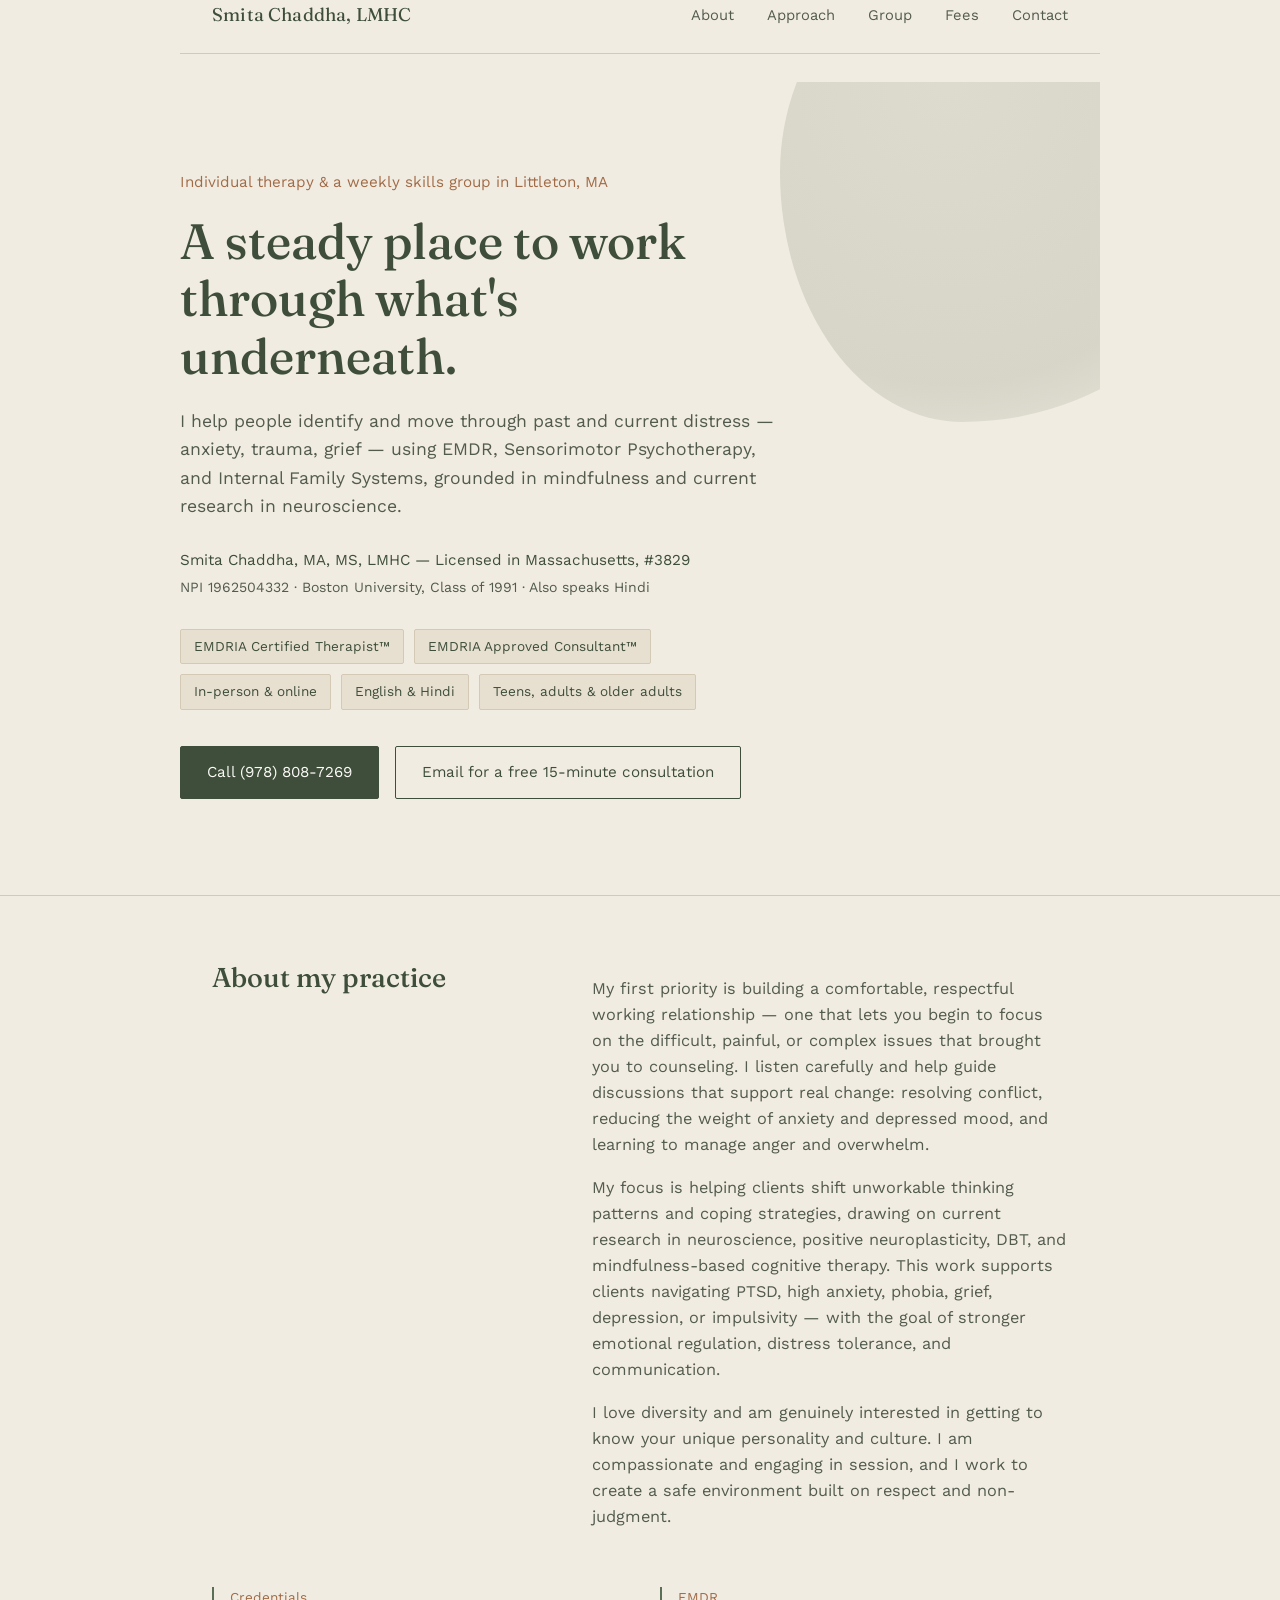
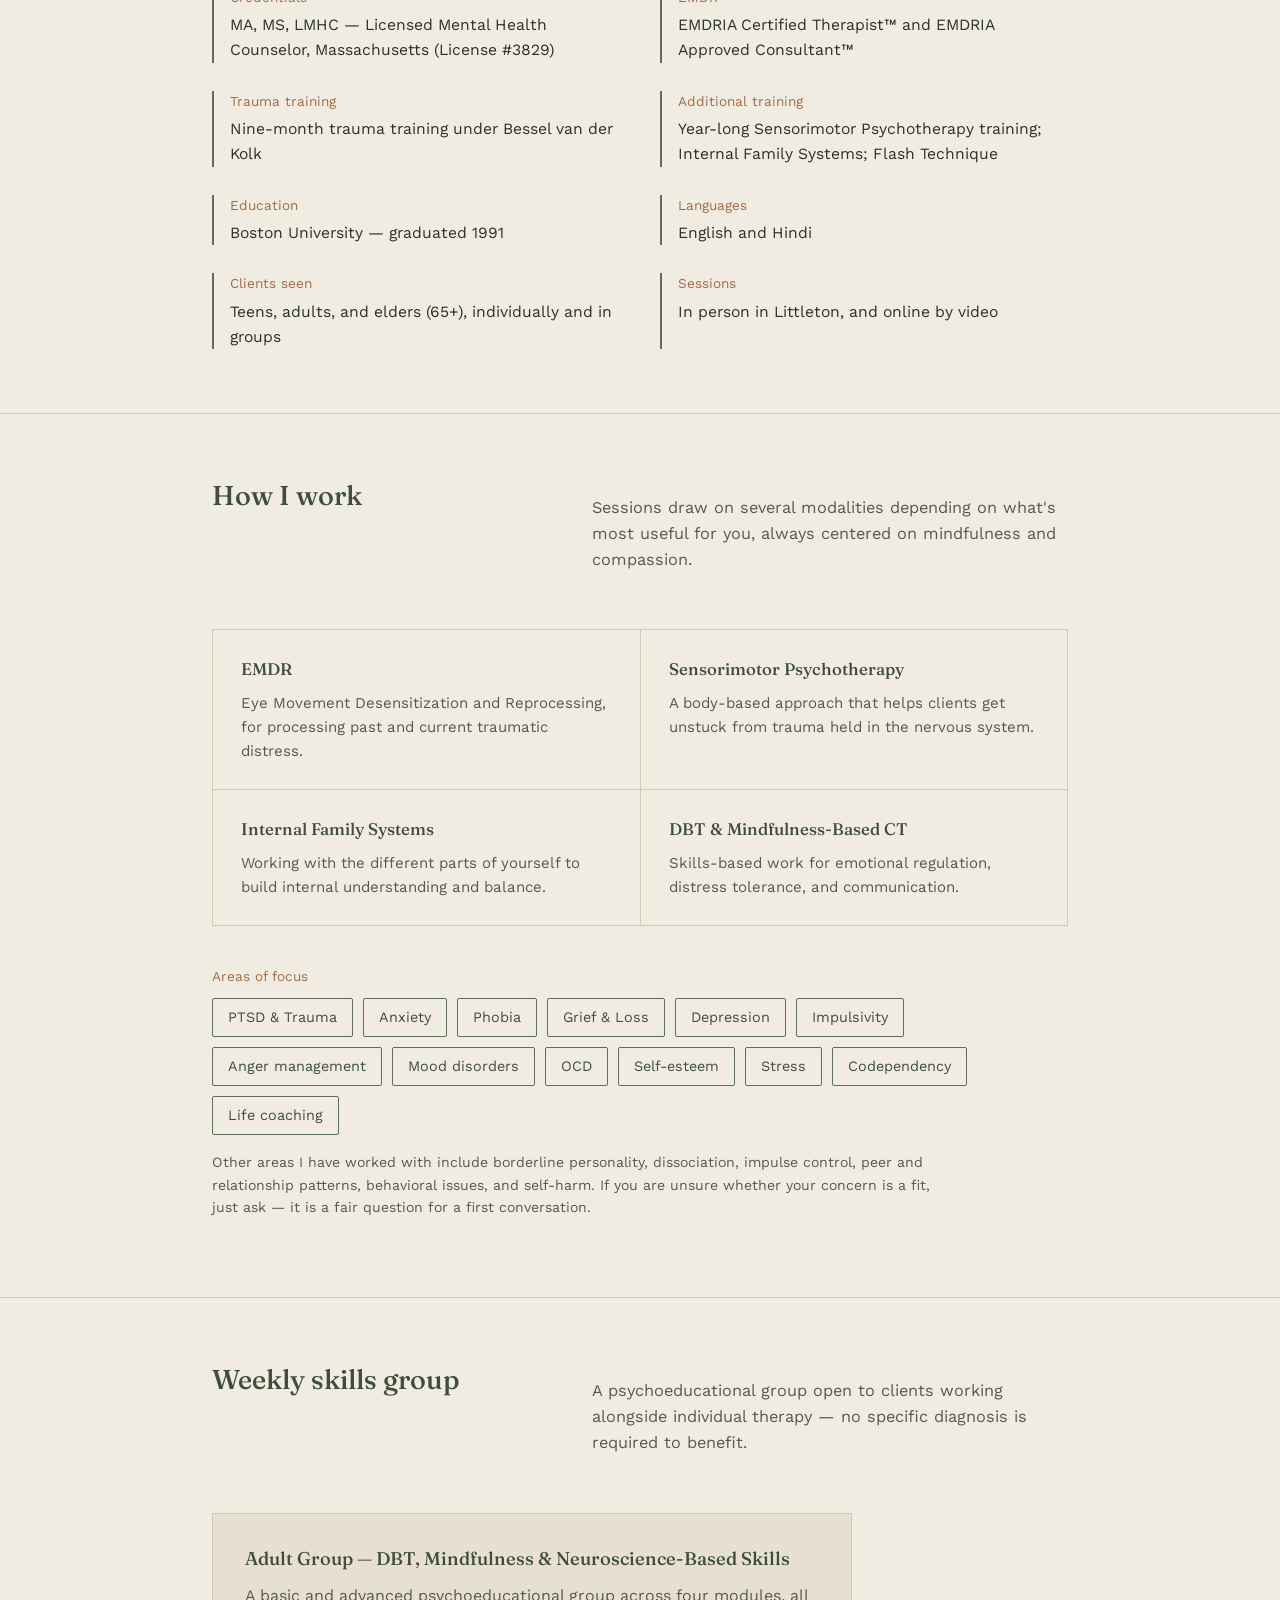
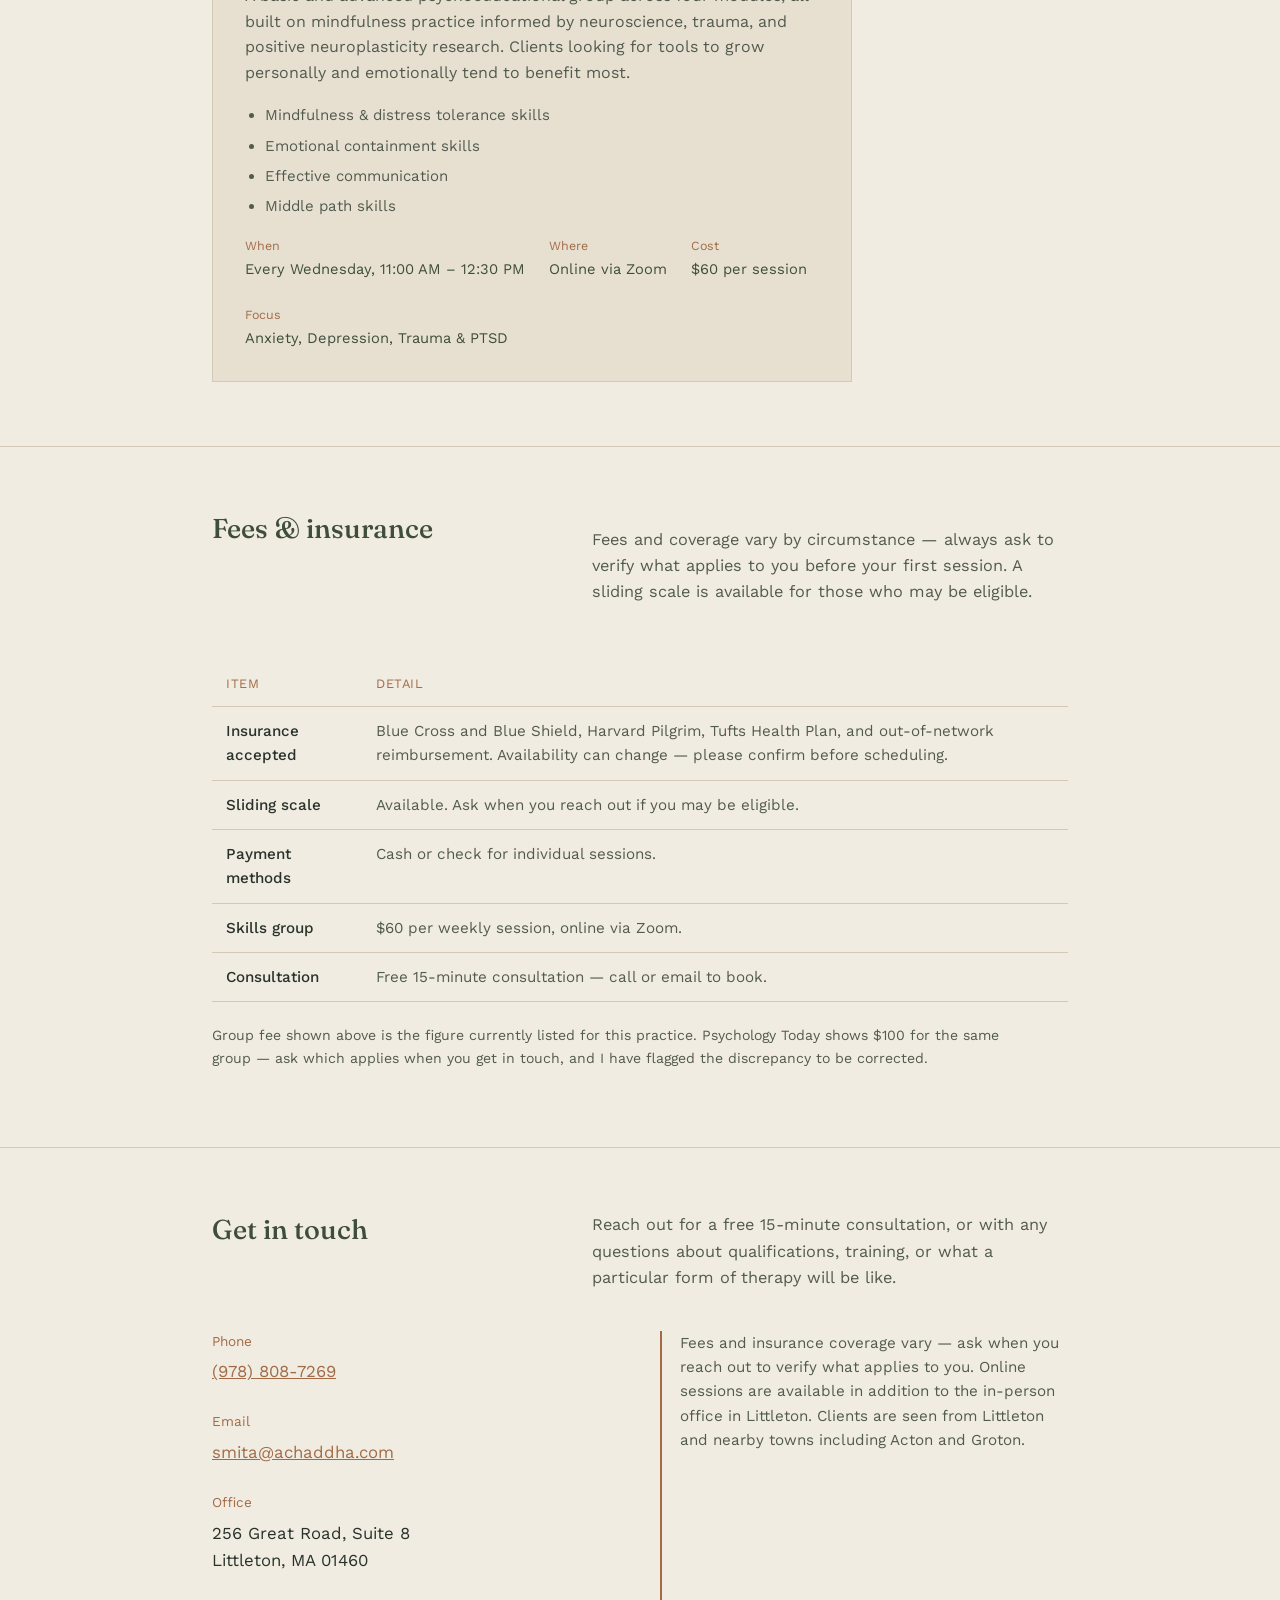
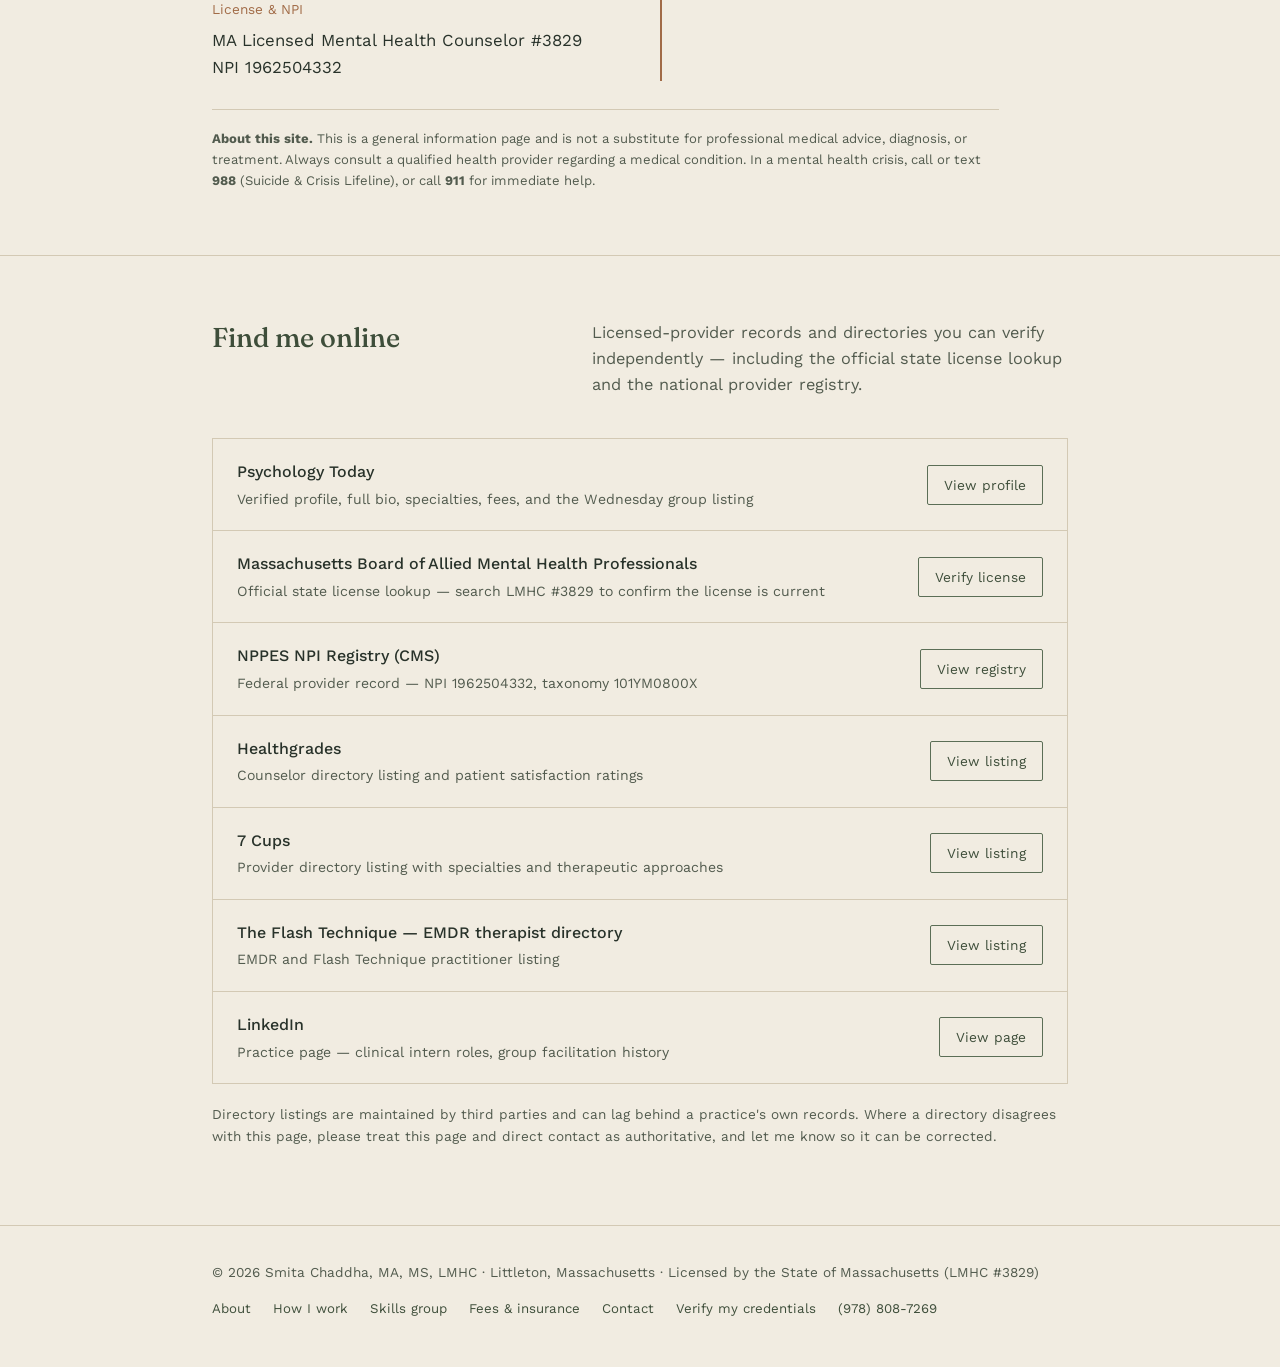
==== index.html @ 00d1aa67 "site: Smita Chaddha LMHC (Littleton, MA) — static site with schema, profiles" ====
<!DOCTYPE html>
<html lang="en">
<head>
<meta charset="UTF-8">
<meta name="viewport" content="width=device-width, initial-scale=1.0">
<title>Smita Chaddha, MA, MS, LMHC — Trauma &amp; EMDR Therapy, Littleton MA</title>
<meta name="description" content="Smita Chaddha, MA, MS, LMHC. Trauma and EMDR specialist in Littleton, Massachusetts, offering individual therapy and a weekly DBT &amp; mindfulness skills group. Licensed LMHC #3829, NPI 1962504332.">
<link rel="canonical" href="https://ari-builds.github.io/smita-chaddha-therapy/">

<meta property="og:type" content="website">
<meta property="og:title" content="Smita Chaddha, MA, MS, LMHC — Trauma &amp; EMDR Therapy in Littleton, MA">
<meta property="og:description" content="EMDR, Sensorimotor Psychotherapy and IFS for trauma, anxiety, grief and depression. Free 15-minute consultation.">
<meta property="og:locale" content="en_US">
<meta name="twitter:card" content="summary_large_image">
<meta name="twitter:title" content="Smita Chaddha, MA, MS, LMHC — Trauma &amp; EMDR Therapy, Littleton MA">
<meta name="twitter:description" content="EMDR, Sensorimotor Psychotherapy and IFS for trauma, anxiety, grief and depression. Free 15-minute consultation.">
<meta name="theme-color" content="#3E4E3A">

<link rel="preconnect" href="https://fonts.googleapis.com">
<link rel="preconnect" href="https://fonts.gstatic.com" crossorigin>
<link href="https://fonts.googleapis.com/css2?family=Fraunces:ital,opsz,wght@0,9..144,400;0,9..144,500;0,9..144,600;1,9..144,400&family=Work+Sans:wght@300;400;500;600&display=swap" rel="stylesheet">

<script type="application/ld+json">
{
  "@context": "https://schema.org",
  "@type": ["Person", "MedicalBusiness", "LocalBusiness"],
  "@id": "https://ari-builds.github.io/smita-chaddha-therapy/#person",
  "name": "Smita Chaddha",
  "alternateName": "Smita Chaddha, MA, MS, LMHC",
  "givenName": "Smita",
  "familyName": "Chaddha",
  "honorificSuffix": "MA, MS, LMHC",
  "jobTitle": "Licensed Mental Health Counselor",
  "description": "Trauma and EMDR specialist and mindfulness-based therapist in Littleton, Massachusetts. Licensed by the State of Massachusetts.",
  "url": "https://ari-builds.github.io/smita-chaddha-therapy/",
  "email": "smita@achaddha.com",
  "telephone": "+1-978-808-7269",
  "image": "https://ari-builds.github.io/smita-chaddha-therapy/og-image.jpg",
  "priceRange": "$$",
  "currenciesAccepted": "USD",
  "languages": ["en", "hi"],
  "knowsLanguage": ["en", "hi"],
  "address": {
    "@type": "PostalAddress",
    "streetAddress": "256 Great Road, Suite 8",
    "addressLocality": "Littleton",
    "addressRegion": "MA",
    "postalCode": "01460",
    "addressCountry": "US"
  },
  "geo": {
    "@type": "GeoCoordinates",
    "latitude": 42.5384,
    "longitude": -71.3089
  },
  "telephone": "+1-978-808-7269",
  "areaServed": [
    { "@type": "City", "name": "Littleton" },
    { "@type": "City", "name": "Acton" },
    { "@type": "City", "name": "Groton" },
    { "@type": "AdministrativeArea", "name": "Middlesex County" }
  ],
  "identifier": [
    { "@type": "PropertyValue", "name": "NPI", "value": "1962504332" },
    { "@type": "PropertyValue", "name": "MA LMHC License", "value": "3829" }
  ],
  "hasCredential": {
    "@type": "EducationalOccupationalCredential",
    "credentialCategory": "license",
    "identifier": "LMHC #3829"
  },
  "alumniOf": { "@type": "CollegeOrUniversity", "name": "Boston University" },
  "knowsAbout": [
    "EMDR", "Trauma and PTSD", "Sensorimotor Psychotherapy",
    "Internal Family Systems", "DBT", "Mindfulness-Based Cognitive Therapy",
    "Anxiety", "Grief", "Depression", "Phobia", "Impulsivity"
  ],
  "medicalSpecialty": "Mental Health",
  "availableService": [
    { "@type": "MedicalTherapy", "name": "Individual psychotherapy" },
    { "@type": "MedicalTherapy", "name": "EMDR trauma processing" },
    { "@type": "MedicalTherapy", "name": "Weekly DBT & mindfulness skills group" }
  ],
  "openingHoursSpecification": [{
    "@type": "OpeningHoursSpecification",
    "dayOfWeek": ["Wednesday"],
    "opens": "11:00",
    "closes": "12:30"
  }],
  "sameAs": [
    "https://www.psychologytoday.com/us/therapists/smita-chaddha-littleton-ma/141858",
    "https://www.healthgrades.com/counseling-directory/ma-massachusetts/littleton",
    "https://www.7cups.com/local/us/ma/littleton/therapists/smita-chaddha-counselor-ment-48624172",
    "https://flashtechnique.com/wp/places/united-states/massachusetts/littleton-1/therapist-1/smita-chaddha-mams-lmhc/",
    "https://npiregistry.cms.hhs.gov/provider-view/1962504332",
    "https://www.linkedin.com/company/smita-chaddha"
  ]
}
</script>

<style>
  :root{
    --paper:#F1ECE1;
    --paper-deep:#E7E0D1;
    --ink:#28322A;
    --ink-soft:#525B4E;
    --sage:#5B6E56;
    --sage-deep:#3E4E3A;
    --clay:#A16B47;
    --line:#D3C9B4;
    --white:#FBFAF6;
  }
  *{box-sizing:border-box;}
  html{scroll-behavior:smooth;}
  body{
    margin:0;
    background:var(--paper);
    color:var(--ink);
    font-family:"Work Sans", sans-serif;
    font-weight:400;
    line-height:1.6;
  }
  h1,h2,h3{
    font-family:"Fraunces", serif;
    font-weight:500;
    color:var(--sage-deep);
    margin:0;
  }
  a{color:var(--clay);}
  .wrap{
    max-width:920px;
    margin:0 auto;
    padding:0 32px;
  }
  .skip{
    position:absolute;left:-9999px;
    background:var(--sage-deep);color:var(--white);
    padding:10px 16px;z-index:100;
  }
  .skip:focus{left:12px;top:12px;}

  /* header */
  header{
    padding:28px 0 0;
  }
  .brandbar{
    display:flex;
    justify-content:space-between;
    align-items:center;
    max-width:920px;
    margin:0 auto;
    padding:0 32px 24px;
    border-bottom:1px solid var(--line);
    flex-wrap:wrap;
    gap:8px;
  }
  .brandbar .name{
    font-family:"Fraunces", serif;
    font-size:1.15rem;
    letter-spacing:0.01em;
    color:var(--sage-deep);
  }
  .brandbar nav a{
    color:var(--ink-soft);
    text-decoration:none;
    margin-left:28px;
    font-size:0.92rem;
  }
  .brandbar nav a:hover{color:var(--clay);}
  @media (max-width:560px){
    .brandbar nav a{margin-left:16px;font-size:0.85rem;}
  }

  /* hero */
  .hero{
    padding:88px 0 96px;
    position:relative;
    overflow:hidden;
  }
  .hero-shape{
    position:absolute;
    top:-140px;
    right:-160px;
    width:480px;
    height:480px;
    border-radius:44% 56% 62% 38% / 48% 40% 60% 52%;
    background:radial-gradient(circle at 35% 30%, #6F8267 0%, #4C5E47 65%, transparent 100%);
    opacity:0.16;
    z-index:0;
  }
  .hero-inner{position:relative; z-index:1; max-width:620px;}
  .eyebrow-plain{
    font-size:0.95rem;
    color:var(--clay);
    margin-bottom:18px;
  }
  .hero h1{
    font-size:clamp(2.1rem, 4.4vw, 3.1rem);
    line-height:1.16;
    max-width:11.5em;
  }
  .hero p.sub{
    margin-top:22px;
    font-size:1.1rem;
    color:var(--ink-soft);
    max-width:34em;
  }
  .creds-line{
    margin-top:28px;
    font-size:0.95rem;
    color:var(--sage-deep);
  }
  .creds-line .alt{
    display:block;
    color:var(--ink-soft);
    font-size:0.88rem;
    margin-top:4px;
  }
  .cta-row{
    margin-top:36px;
    display:flex;
    gap:16px;
    flex-wrap:wrap;
  }
  .btn{
    display:inline-block;
    padding:13px 26px;
    border-radius:2px;
    text-decoration:none;
    font-size:0.95rem;
    border:1px solid var(--sage-deep);
    transition:background 0.2s ease, color 0.2s ease;
  }
  .btn-solid{
    background:var(--sage-deep);
    color:var(--white);
  }
  .btn-solid:hover{background:var(--sage);}
  .btn-outline{
    color:var(--sage-deep);
    background:transparent;
  }
  .btn-outline:hover{background:var(--paper-deep);}

  /* badges */
  .badges{
    display:flex;
    flex-wrap:wrap;
    gap:10px;
    margin-top:30px;
  }
  .badges span{
    background:var(--paper-deep);
    border:1px solid var(--line);
    color:var(--sage-deep);
    padding:6px 13px;
    font-size:0.85rem;
    border-radius:2px;
  }

  /* section framing */
  section{
    padding:64px 0;
    border-top:1px solid var(--line);
  }
  .section-head{
    display:grid;
    grid-template-columns:1fr 1.4fr;
    gap:40px;
    margin-bottom:40px;
  }
  .section-head h2{
    font-size:1.7rem;
    line-height:1.25;
  }
  .section-head .lede{
    color:var(--ink-soft);
    font-size:1.02rem;
  }
  @media (max-width:640px){
    .section-head{grid-template-columns:1fr;}
  }

  /* about */
  .about-body p{
    max-width:60em;
    color:var(--ink-soft);
  }
  .about-body p + p{margin-top:16px;}

  /* credentials list */
  .cred-grid{
    display:grid;
    grid-template-columns:1fr 1fr;
    gap:28px 40px;
    margin-top:8px;
  }
  @media (max-width:640px){
    .cred-grid{grid-template-columns:1fr;}
  }
  .cred-item{
    border-left:2px solid var(--sage);
    padding-left:16px;
  }
  .cred-item .label{
    font-size:0.85rem;
    color:var(--clay);
    margin-bottom:4px;
  }
  .cred-item .value{
    color:var(--ink);
    font-size:0.98rem;
  }

  /* approach */
  .approach-list{
    display:grid;
    grid-template-columns:repeat(2, 1fr);
    gap:1px;
    background:var(--line);
    border:1px solid var(--line);
    margin-top:8px;
  }
  @media (max-width:640px){
    .approach-list{grid-template-columns:1fr;}
  }
  .approach-item{
    background:var(--paper);
    padding:26px 28px;
  }
  .approach-item h3{
    font-size:1.05rem;
    font-weight:500;
    margin-bottom:8px;
  }
  .approach-item p{
    color:var(--ink-soft);
    font-size:0.94rem;
    margin:0;
  }

  /* focus areas */
  .focus-tags{
    display:flex;
    flex-wrap:wrap;
    gap:10px;
    margin-top:6px;
  }
  .focus-tags span{
    border:1px solid var(--sage);
    color:var(--sage-deep);
    padding:7px 15px;
    font-size:0.9rem;
    border-radius:2px;
  }

  /* group */
  .group-card{
    margin-top:8px;
    background:var(--paper-deep);
    border:1px solid var(--line);
    padding:30px 32px;
    max-width:640px;
  }
  .group-card h3{
    font-size:1.15rem;
    margin-bottom:10px;
  }
  .group-meta{
    display:flex;
    flex-wrap:wrap;
    gap:24px;
    margin-top:18px;
    font-size:0.92rem;
    color:var(--sage-deep);
  }
  .group-meta div span{
    display:block;
    color:var(--clay);
    font-size:0.78rem;
    margin-bottom:2px;
  }
  .group-modules{
    margin:18px 0 0;
    padding-left:20px;
    color:var(--ink-soft);
    font-size:0.94rem;
  }
  .group-modules li{margin-bottom:6px;}

  /* contact */
  .contact-grid{
    display:grid;
    grid-template-columns:1fr 1fr;
    gap:40px;
  }
  @media (max-width:640px){
    .contact-grid{grid-template-columns:1fr;}
  }
  .contact-block .label{
    font-size:0.85rem;
    color:var(--clay);
    margin-bottom:6px;
  }
  .contact-block .value{
    font-size:1.05rem;
    color:var(--ink);
  }
  .contact-block + .contact-block{margin-top:26px;}
  .note-box{
    border-left:2px solid var(--clay);
    padding-left:18px;
    color:var(--ink-soft);
    font-size:0.95rem;
    max-width:32em;
  }

  /* fees / insurance */
  .fee-table{
    width:100%;
    border-collapse:collapse;
    margin-top:8px;
    font-size:0.95rem;
  }
  .fee-table th,
  .fee-table td{
    text-align:left;
    padding:12px 14px;
    border-bottom:1px solid var(--line);
    vertical-align:top;
  }
  .fee-table th{
    color:var(--clay);
    font-weight:400;
    font-size:0.8rem;
    text-transform:uppercase;
    letter-spacing:0.04em;
  }
  .fee-table td:first-child{color:var(--ink);font-weight:500;}
  .fee-table td{color:var(--ink-soft);}
  .fee-table a{text-decoration:none;border-bottom:1px solid rgba(161,107,71,0.35);}

  /* profiles */
  .profile-list{
    display:grid;
    gap:1px;
    background:var(--line);
    border:1px solid var(--line);
    margin-top:8px;
  }
  .profile-row{
    background:var(--paper);
    padding:20px 24px;
    display:flex;
    justify-content:space-between;
    align-items:center;
    gap:18px;
    flex-wrap:wrap;
  }
  .profile-row .pname{
    font-weight:500;
    color:var(--ink);
  }
  .profile-row .pdesc{
    display:block;
    color:var(--ink-soft);
    font-size:0.88rem;
    margin-top:3px;
  }
  .profile-row a{
    text-decoration:none;
    border:1px solid var(--sage);
    color:var(--sage-deep);
    padding:8px 16px;
    font-size:0.86rem;
    border-radius:2px;
    white-space:nowrap;
  }
  .profile-row a:hover{background:var(--sage);color:var(--white);}

  /* details grid */
  .detail-grid{
    display:grid;
    grid-template-columns:repeat(auto-fit,minmax(210px,1fr));
    gap:28px 40px;
    margin-top:8px;
  }
  .detail-grid .label{
    font-size:0.85rem;
    color:var(--clay);
    margin-bottom:5px;
  }
  .detail-grid .value{
    color:var(--ink);
    font-size:0.97rem;
  }

  .disclaimer{
    margin-top:28px;
    font-size:0.82rem;
    color:var(--ink-soft);
    border-top:1px solid var(--line);
    padding-top:18px;
    max-width:60em;
  }

  footer{
    padding:36px 0 48px;
    color:var(--ink-soft);
    font-size:0.85rem;
    border-top:1px solid var(--line);
  }
  footer a{color:var(--sage-deep);}
  .footer-links{
    margin-top:14px;
    display:flex;
    flex-wrap:wrap;
    gap:8px 22px;
  }
  .footer-links a{
    text-decoration:none;
    font-size:0.83rem;
  }
  .footer-links a:hover{color:var(--clay);text-decoration:underline;}

  @media print{
    .brandbar nav,.cta-row{display:none;}
    body{background:#fff;}
  }
</style>
</head>
<body>

<a class="skip" href="#main">Skip to content</a>

<div class="brandbar">
  <div class="name">Smita Chaddha, LMHC</div>
  <nav>
    <a href="#about">About</a>
    <a href="#approach">Approach</a>
    <a href="#group">Group</a>
    <a href="#fees">Fees</a>
    <a href="#contact">Contact</a>
  </nav>
</div>

<header>
  <div class="wrap hero">
    <div class="hero-shape"></div>
    <div class="hero-inner">
      <div class="eyebrow-plain">Individual therapy &amp; a weekly skills group in Littleton, MA</div>
      <h1>A steady place to work through what's underneath.</h1>
      <p class="sub">I help people identify and move through past and current distress — anxiety, trauma, grief — using EMDR, Sensorimotor Psychotherapy, and Internal Family Systems, grounded in mindfulness and current research in neuroscience.</p>
      <div class="creds-line">
        Smita Chaddha, MA, MS, LMHC — Licensed in Massachusetts, #3829
        <span class="alt">NPI 1962504332 · Boston University, Class of 1991 · Also speaks Hindi</span>
      </div>
      <div class="badges">
        <span>EMDRIA Certified Therapist™</span>
        <span>EMDRIA Approved Consultant™</span>
        <span>In-person &amp; online</span>
        <span>English &amp; Hindi</span>
        <span>Teens, adults &amp; older adults</span>
      </div>
      <div class="cta-row">
        <a class="btn btn-solid" href="tel:+19788087269">Call (978) 808-7269</a>
        <a class="btn btn-outline" href="mailto:smita@achaddha.com">Email for a free 15-minute consultation</a>
      </div>
    </div>
  </div>
</header>

<main id="main">

<section id="about">
  <div class="wrap">
    <div class="section-head">
      <h2>About my practice</h2>
      <div class="lede about-body">
        <p>My first priority is building a comfortable, respectful working relationship — one that lets you begin to focus on the difficult, painful, or complex issues that brought you to counseling. I listen carefully and help guide discussions that support real change: resolving conflict, reducing the weight of anxiety and depressed mood, and learning to manage anger and overwhelm.</p>
        <p>My focus is helping clients shift unworkable thinking patterns and coping strategies, drawing on current research in neuroscience, positive neuroplasticity, DBT, and mindfulness-based cognitive therapy. This work supports clients navigating PTSD, high anxiety, phobia, grief, depression, or impulsivity — with the goal of stronger emotional regulation, distress tolerance, and communication.</p>
        <p>I love diversity and am genuinely interested in getting to know your unique personality and culture. I am compassionate and engaging in session, and I work to create a safe environment built on respect and non-judgment.</p>
      </div>
    </div>

    <div class="cred-grid">
      <div class="cred-item">
        <div class="label">Credentials</div>
        <div class="value">MA, MS, LMHC — Licensed Mental Health Counselor, Massachusetts (License #3829)</div>
      </div>
      <div class="cred-item">
        <div class="label">EMDR</div>
        <div class="value">EMDRIA Certified Therapist™ and EMDRIA Approved Consultant™</div>
      </div>
      <div class="cred-item">
        <div class="label">Trauma training</div>
        <div class="value">Nine-month trauma training under Bessel van der Kolk</div>
      </div>
      <div class="cred-item">
        <div class="label">Additional training</div>
        <div class="value">Year-long Sensorimotor Psychotherapy training; Internal Family Systems; Flash Technique</div>
      </div>
      <div class="cred-item">
        <div class="label">Education</div>
        <div class="value">Boston University — graduated 1991</div>
      </div>
      <div class="cred-item">
        <div class="label">Languages</div>
        <div class="value">English and Hindi</div>
      </div>
      <div class="cred-item">
        <div class="label">Clients seen</div>
        <div class="value">Teens, adults, and elders (65+), individually and in groups</div>
      </div>
      <div class="cred-item">
        <div class="label">Sessions</div>
        <div class="value">In person in Littleton, and online by video</div>
      </div>
    </div>
  </div>
</section>

<section id="approach">
  <div class="wrap">
    <div class="section-head">
      <h2>How I work</h2>
      <p class="lede">Sessions draw on several modalities depending on what's most useful for you, always centered on mindfulness and compassion.</p>
    </div>

    <div class="approach-list">
      <div class="approach-item">
        <h3>EMDR</h3>
        <p>Eye Movement Desensitization and Reprocessing, for processing past and current traumatic distress.</p>
      </div>
      <div class="approach-item">
        <h3>Sensorimotor Psychotherapy</h3>
        <p>A body-based approach that helps clients get unstuck from trauma held in the nervous system.</p>
      </div>
      <div class="approach-item">
        <h3>Internal Family Systems</h3>
        <p>Working with the different parts of yourself to build internal understanding and balance.</p>
      </div>
      <div class="approach-item">
        <h3>DBT &amp; Mindfulness-Based CT</h3>
        <p>Skills-based work for emotional regulation, distress tolerance, and communication.</p>
      </div>
    </div>

    <div style="margin-top:40px;">
      <div class="label" style="font-size:0.85rem; color:var(--clay); margin-bottom:10px;">Areas of focus</div>
      <div class="focus-tags">
        <span>PTSD &amp; Trauma</span>
        <span>Anxiety</span>
        <span>Phobia</span>
        <span>Grief &amp; Loss</span>
        <span>Depression</span>
        <span>Impulsivity</span>
        <span>Anger management</span>
        <span>Mood disorders</span>
        <span>OCD</span>
        <span>Self-esteem</span>
        <span>Stress</span>
        <span>Codependency</span>
        <span>Life coaching</span>
      </div>
      <p style="color:var(--ink-soft); font-size:0.88rem; margin-top:16px; max-width:52em;">
        Other areas I have worked with include borderline personality, dissociation, impulse control, peer and relationship patterns, behavioral issues, and self-harm. If you are unsure whether your concern is a fit, just ask — it is a fair question for a first conversation.
      </p>
    </div>
  </div>
</section>

<section id="group">
  <div class="wrap">
    <div class="section-head">
      <h2>Weekly skills group</h2>
      <div class="lede">
        <p>A psychoeducational group open to clients working alongside individual therapy — no specific diagnosis is required to benefit.</p>
      </div>
    </div>

    <div class="group-card">
      <h3>Adult Group — DBT, Mindfulness &amp; Neuroscience-Based Skills</h3>
      <p style="color:var(--ink-soft); margin:0;">
        A basic and advanced psychoeducational group across four modules, all built on mindfulness practice informed by neuroscience, trauma, and positive neuroplasticity research. Clients looking for tools to grow personally and emotionally tend to benefit most.
      </p>
      <ul class="group-modules">
        <li>Mindfulness &amp; distress tolerance skills</li>
        <li>Emotional containment skills</li>
        <li>Effective communication</li>
        <li>Middle path skills</li>
      </ul>
      <div class="group-meta">
        <div><span>When</span>Every Wednesday, 11:00 AM – 12:30 PM</div>
        <div><span>Where</span>Online via Zoom</div>
        <div><span>Cost</span>$60 per session</div>
        <div><span>Focus</span>Anxiety, Depression, Trauma &amp; PTSD</div>
      </div>
    </div>
  </div>
</section>

<section id="fees">
  <div class="wrap">
    <div class="section-head">
      <h2>Fees &amp; insurance</h2>
      <p class="lede">
        Fees and coverage vary by circumstance — always ask to verify what applies to you before your first session. A sliding scale is available for those who may be eligible.
      </p>
    </div>

    <table class="fee-table">
      <thead>
        <tr><th>Item</th><th>Detail</th></tr>
      </thead>
      <tbody>
        <tr>
          <td>Insurance accepted</td>
          <td>Blue Cross and Blue Shield, Harvard Pilgrim, Tufts Health Plan, and out-of-network reimbursement. Availability can change — please confirm before scheduling.</td>
        </tr>
        <tr>
          <td>Sliding scale</td>
          <td>Available. Ask when you reach out if you may be eligible.</td>
        </tr>
        <tr>
          <td>Payment methods</td>
          <td>Cash or check for individual sessions.</td>
        </tr>
        <tr>
          <td>Skills group</td>
          <td>$60 per weekly session, online via Zoom.</td>
        </tr>
        <tr>
          <td>Consultation</td>
          <td>Free 15-minute consultation — call or email to book.</td>
        </tr>
      </tbody>
    </table>

    <p style="color:var(--ink-soft); font-size:0.88rem; margin-top:22px; max-width:56em;">
      Group fee shown above is the figure currently listed for this practice. Psychology Today shows $100 for the same group — ask which applies when you get in touch, and I have flagged the discrepancy to be corrected.
    </p>
  </div>
</section>

<section id="contact">
  <div class="wrap">
    <div class="section-head">
      <h2>Get in touch</h2>
      <div class="lede">Reach out for a free 15-minute consultation, or with any questions about qualifications, training, or what a particular form of therapy will be like.</div>
    </div>

    <div class="contact-grid">
      <div>
        <div class="contact-block">
          <div class="label">Phone</div>
          <div class="value"><a href="tel:+19788087269">(978) 808-7269</a></div>
        </div>
        <div class="contact-block">
          <div class="label">Email</div>
          <div class="value"><a href="mailto:smita@achaddha.com">smita@achaddha.com</a></div>
        </div>
        <div class="contact-block">
          <div class="label">Office</div>
          <div class="value">256 Great Road, Suite 8<br>Littleton, MA 01460</div>
        </div>
        <div class="contact-block">
          <div class="label">License &amp; NPI</div>
          <div class="value">
            MA Licensed Mental Health Counselor #3829<br>
            NPI 1962504332
          </div>
        </div>
      </div>
      <div class="note-box">
        Fees and insurance coverage vary — ask when you reach out to verify what applies to you. Online sessions are available in addition to the in-person office in Littleton. Clients are seen from Littleton and nearby towns including Acton and Groton.
      </div>
    </div>

    <div class="disclaimer">
      <strong>About this site.</strong> This is a general information page and is not a substitute for professional medical advice, diagnosis, or treatment. Always consult a qualified health provider regarding a medical condition. In a mental health crisis, call or text <strong>988</strong> (Suicide &amp; Crisis Lifeline), or call <strong>911</strong> for immediate help.
    </div>
  </div>
</section>

<section id="profiles">
  <div class="wrap">
    <div class="section-head">
      <h2>Find me online</h2>
      <div class="lede">
        Licensed-provider records and directories you can verify independently — including the official state license lookup and the national provider registry.
      </div>
    </div>

    <div class="profile-list">
      <div class="profile-row">
        <div>
          <div class="pname">Psychology Today</div>
          <span class="pdesc">Verified profile, full bio, specialties, fees, and the Wednesday group listing</span>
        </div>
        <a href="https://www.psychologytoday.com/us/therapists/smita-chaddha-littleton-ma/141858" target="_blank" rel="noopener noreferrer">View profile</a>
      </div>

      <div class="profile-row">
        <div>
          <div class="pname">Massachusetts Board of Allied Mental Health Professionals</div>
          <span class="pdesc">Official state license lookup — search LMHC #3829 to confirm the license is current</span>
        </div>
        <a href="https://mhc.mass.gov/lookup" target="_blank" rel="noopener noreferrer">Verify license</a>
      </div>

      <div class="profile-row">
        <div>
          <div class="pname">NPPES NPI Registry (CMS)</div>
          <span class="pdesc">Federal provider record — NPI 1962504332, taxonomy 101YM0800X</span>
        </div>
        <a href="https://npiregistry.cms.hhs.gov/provider-view/1962504332" target="_blank" rel="noopener noreferrer">View registry</a>
      </div>

      <div class="profile-row">
        <div>
          <div class="pname">Healthgrades</div>
          <span class="pdesc">Counselor directory listing and patient satisfaction ratings</span>
        </div>
        <a href="https://www.healthgrades.com/counseling-directory/ma-massachusetts/littleton" target="_blank" rel="noopener noreferrer">View listing</a>
      </div>

      <div class="profile-row">
        <div>
          <div class="pname">7 Cups</div>
          <span class="pdesc">Provider directory listing with specialties and therapeutic approaches</span>
        </div>
        <a href="https://www.7cups.com/local/us/ma/littleton/therapists/smita-chaddha-counselor-ment-48624172" target="_blank" rel="noopener noreferrer">View listing</a>
      </div>

      <div class="profile-row">
        <div>
          <div class="pname">The Flash Technique — EMDR therapist directory</div>
          <span class="pdesc">EMDR and Flash Technique practitioner listing</span>
        </div>
        <a href="https://flashtechnique.com/wp/places/united-states/massachusetts/littleton-1/therapist-1/smita-chaddha-mams-lmhc/" target="_blank" rel="noopener noreferrer">View listing</a>
      </div>

      <div class="profile-row">
        <div>
          <div class="pname">LinkedIn</div>
          <span class="pdesc">Practice page — clinical intern roles, group facilitation history</span>
        </div>
        <a href="https://www.linkedin.com/company/smita-chaddha" target="_blank" rel="noopener noreferrer">View page</a>
      </div>
    </div>

    <p style="color:var(--ink-soft); font-size:0.85rem; margin-top:20px;">
      Directory listings are maintained by third parties and can lag behind a practice's own records. Where a directory disagrees with this page, please treat this page and direct contact as authoritative, and let me know so it can be corrected.
    </p>
  </div>
</section>

</main>

<footer>
  <div class="wrap">
    © <span id="year"></span> Smita Chaddha, MA, MS, LMHC · Littleton, Massachusetts · Licensed by the State of Massachusetts (LMHC #3829)
    <div class="footer-links">
      <a href="#about">About</a>
      <a href="#approach">How I work</a>
      <a href="#group">Skills group</a>
      <a href="#fees">Fees &amp; insurance</a>
      <a href="#contact">Contact</a>
      <a href="#profiles">Verify my credentials</a>
      <a href="tel:+19788087269">(978) 808-7269</a>
    </div>
  </div>
</footer>

<script>
  document.getElementById('year').textContent = new Date().getFullYear();
</script>

</body>
</html>
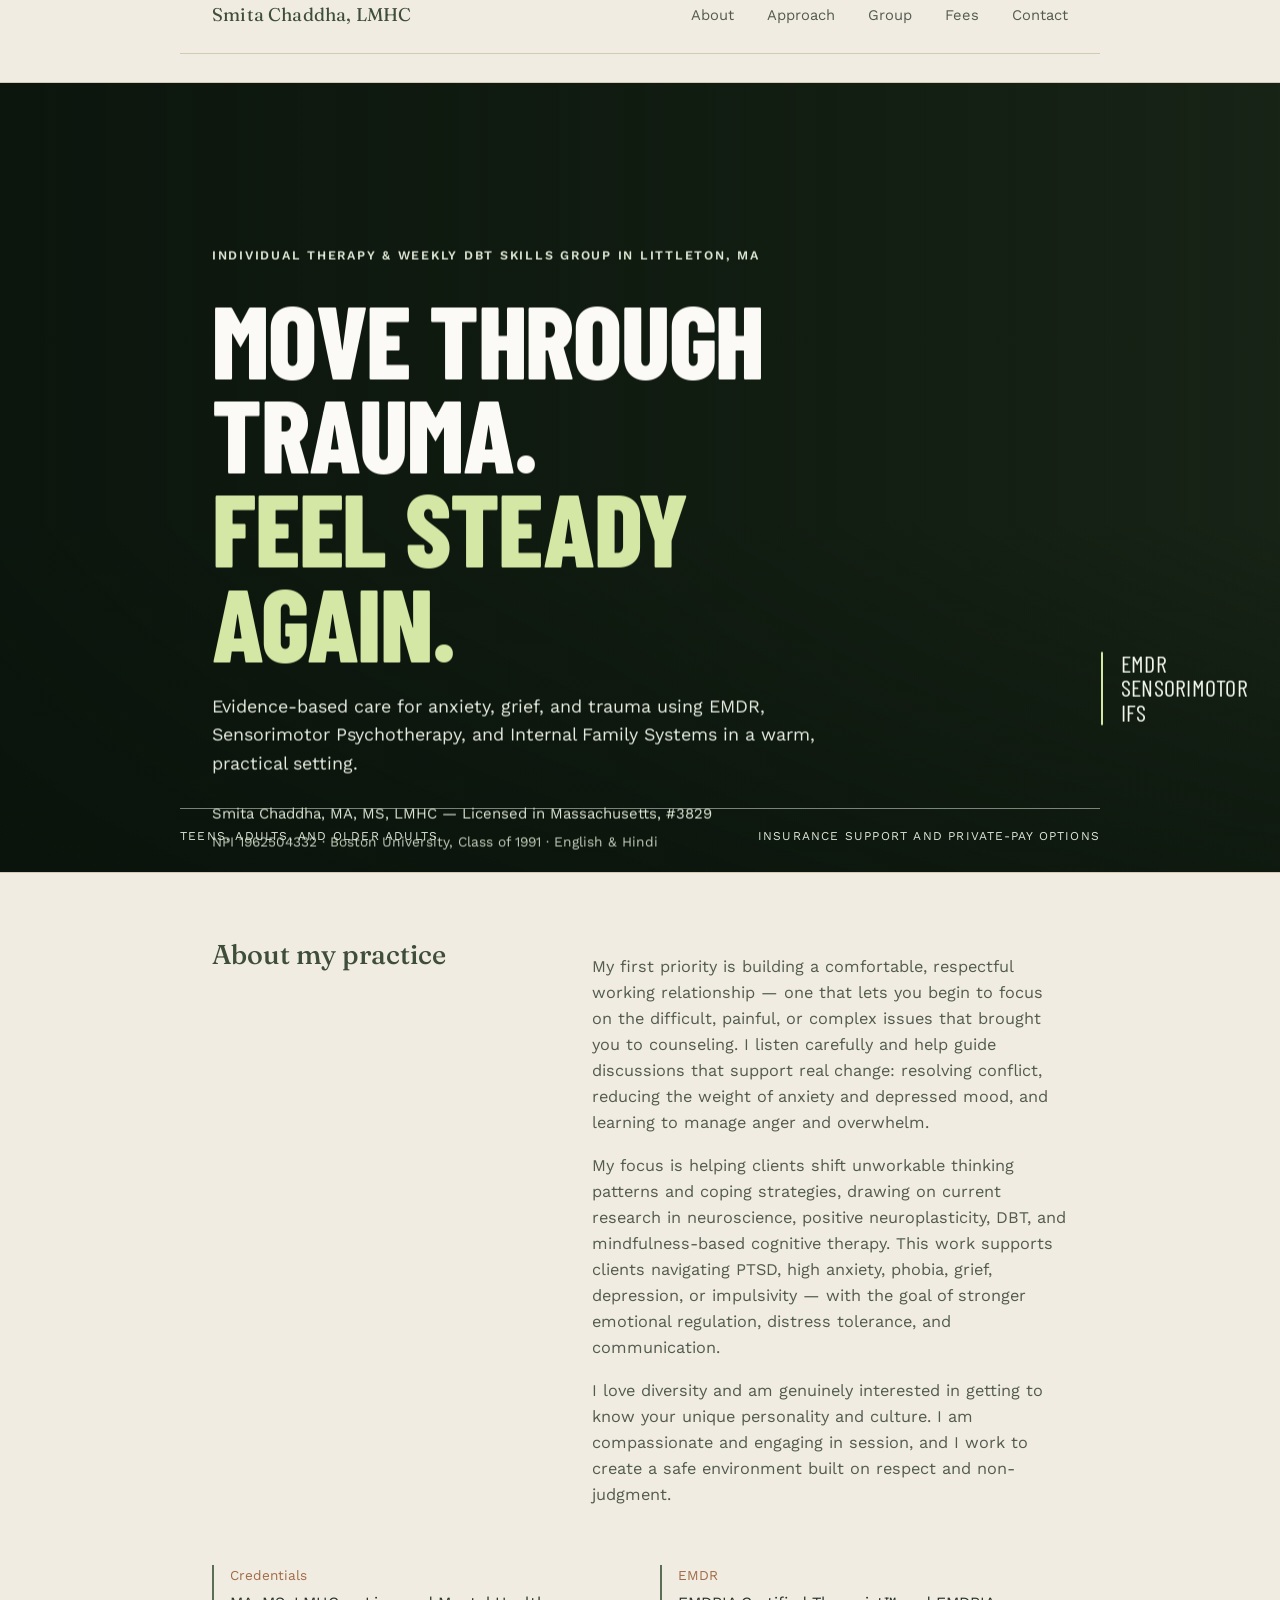
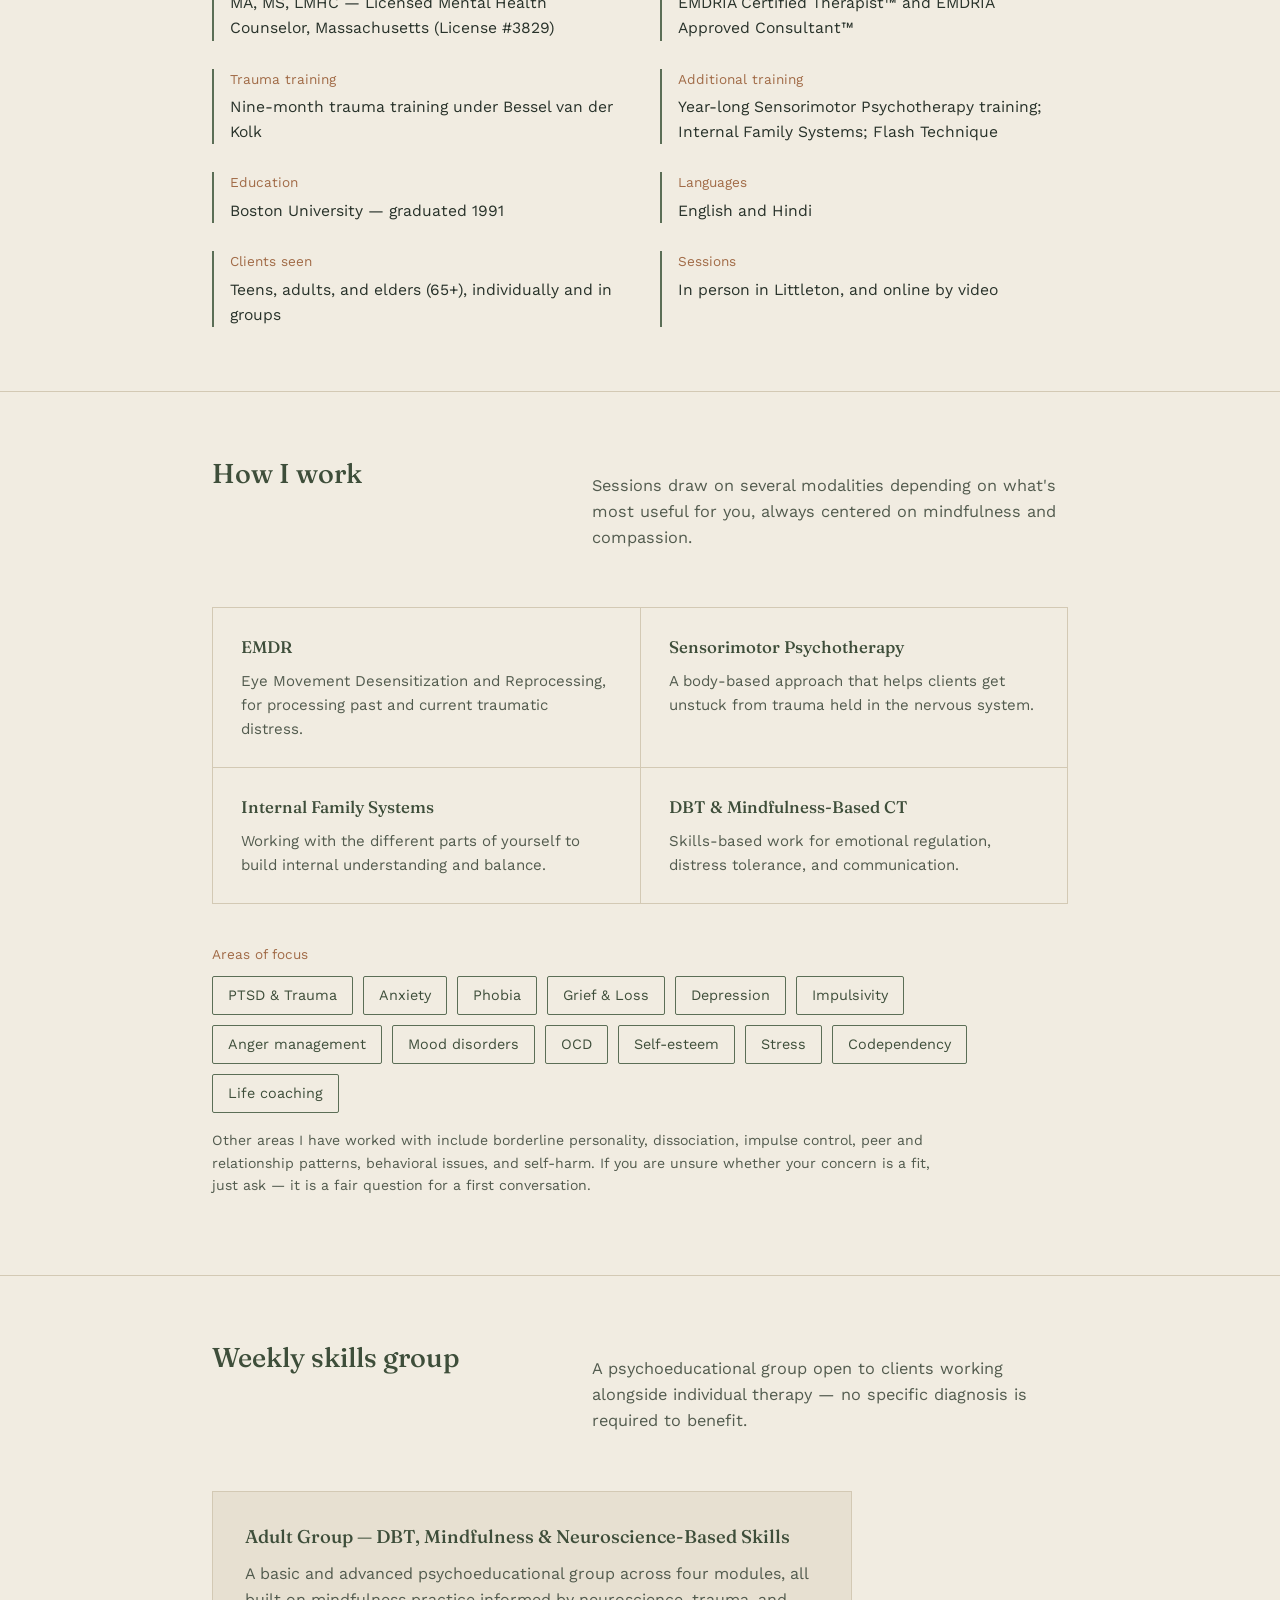
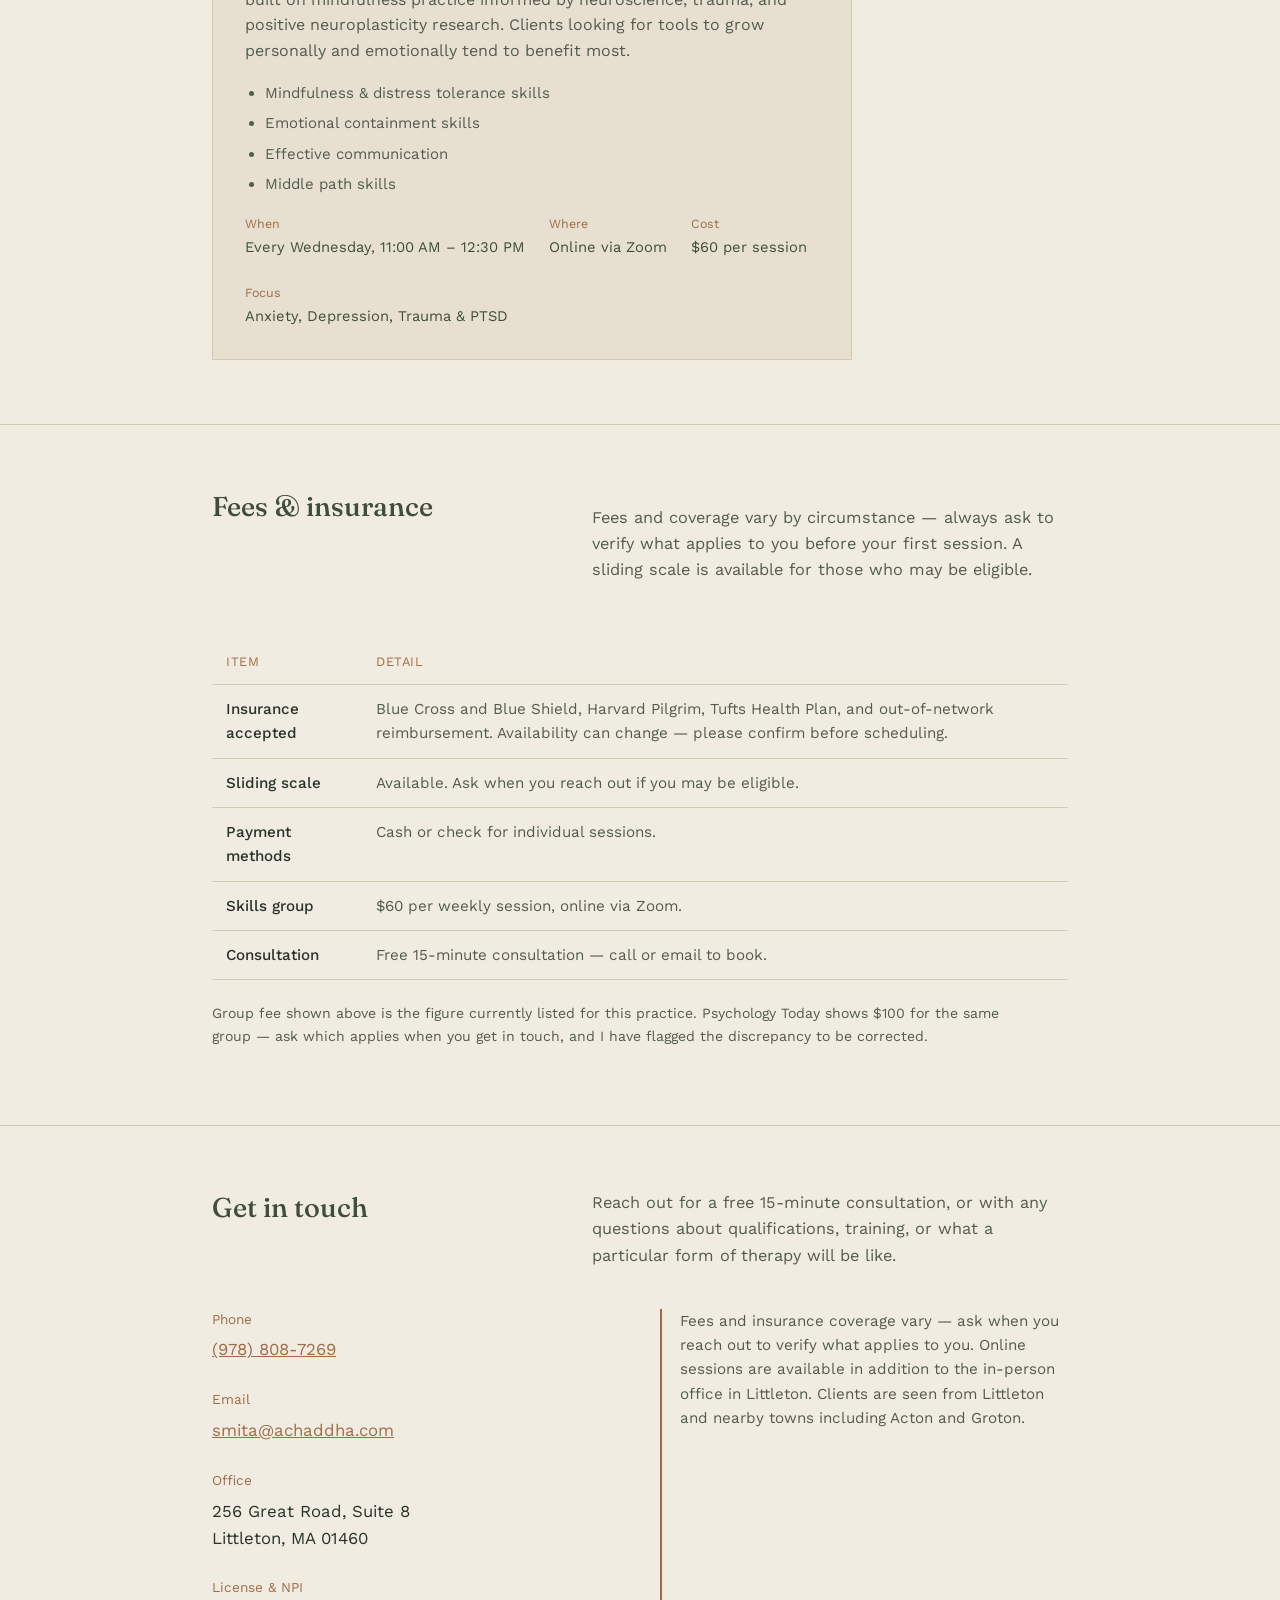
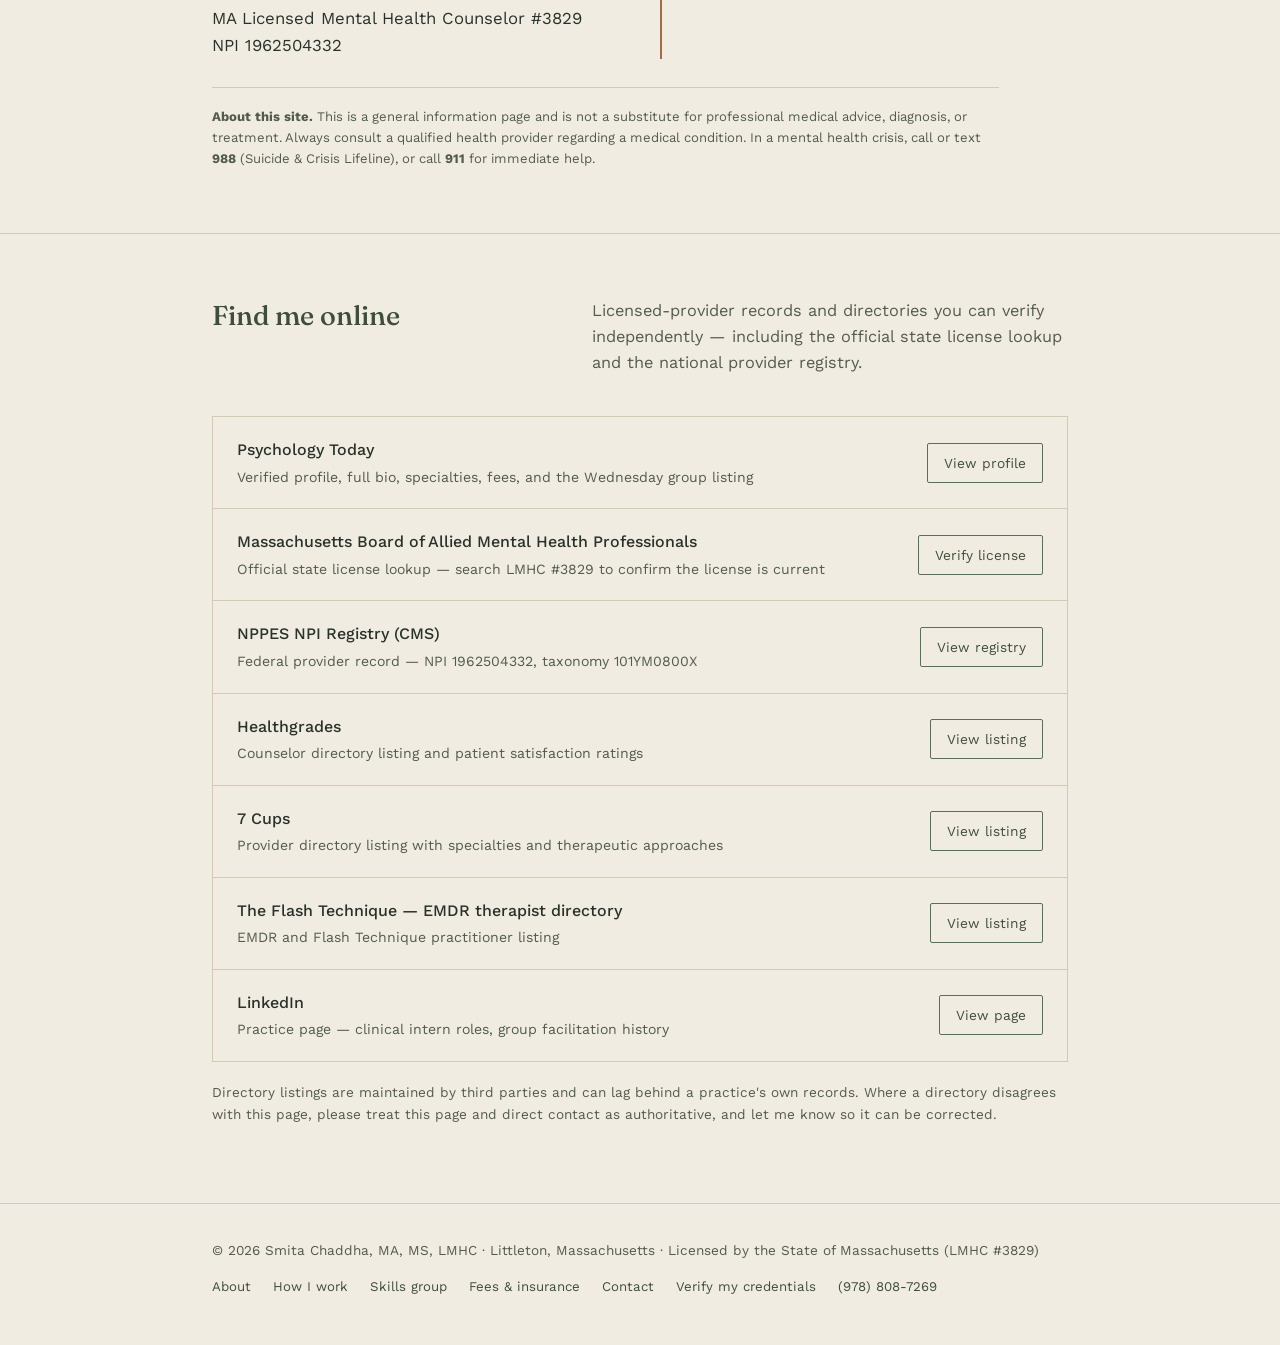
==== commit 64599adc: "Redesign hero with parallax and conversion-focused CTA layout Co-authored-by: ari-builds <283848003+" ====
--- a/index.html
+++ b/index.html
@@ -18,7 +18,7 @@
 
 <link rel="preconnect" href="https://fonts.googleapis.com">
 <link rel="preconnect" href="https://fonts.gstatic.com" crossorigin>
-<link href="https://fonts.googleapis.com/css2?family=Fraunces:ital,opsz,wght@0,9..144,400;0,9..144,500;0,9..144,600;1,9..144,400&family=Work+Sans:wght@300;400;500;600&display=swap" rel="stylesheet">
+<link href="https://fonts.googleapis.com/css2?family=Barlow+Condensed:wght@600;700;800&family=Fraunces:ital,opsz,wght@0,9..144,400;0,9..144,500;0,9..144,600;1,9..144,400&family=Work+Sans:wght@300;400;500;600&display=swap" rel="stylesheet">
 
 <script type="application/ld+json">
 {
@@ -173,74 +173,111 @@
 
   /* hero */
   .hero{
-    padding:88px 0 96px;
+    min-height:720px;
+    height:calc(100svh - 110px);
+    max-height:980px;
     position:relative;
     overflow:hidden;
-  }
-  .hero-shape{
+    color:var(--white);
+    background:#1B2819;
+    isolation:isolate;
+  }
+  .hero-media{
     position:absolute;
-    top:-140px;
-    right:-160px;
-    width:480px;
-    height:480px;
-    border-radius:44% 56% 62% 38% / 48% 40% 60% 52%;
-    background:radial-gradient(circle at 35% 30%, #6F8267 0%, #4C5E47 65%, transparent 100%);
-    opacity:0.16;
-    z-index:0;
-  }
-  .hero-inner{position:relative; z-index:1; max-width:620px;}
+    inset:-12% 0;
+    z-index:-3;
+    will-change:transform;
+  }
+  .hero-media img{
+    width:100%;
+    height:100%;
+    object-fit:cover;
+    object-position:center 58%;
+  }
+  .hero-shade{
+    position:absolute;
+    inset:0;
+    z-index:-2;
+    background:
+      linear-gradient(90deg, rgba(9,18,11,0.82) 0%, rgba(9,18,11,0.58) 48%, rgba(9,18,11,0.2) 100%),
+      linear-gradient(0deg, rgba(9,18,11,0.56), transparent 44%);
+  }
+  .hero-copy{
+    position:relative;
+    padding:88px 32px 132px;
+    max-width:920px;
+    margin:0 auto;
+    will-change:transform;
+  }
+  .hero-inner{max-width:760px;}
   .eyebrow-plain{
-    font-size:0.95rem;
-    color:var(--clay);
-    margin-bottom:18px;
+    font-size:0.78rem;
+    font-weight:600;
+    letter-spacing:0.14em;
+    color:#E0E8D6;
+    margin-bottom:26px;
+    text-transform:uppercase;
   }
   .hero h1{
-    font-size:clamp(2.1rem, 4.4vw, 3.1rem);
-    line-height:1.16;
-    max-width:11.5em;
+    font-family:"Barlow Condensed", sans-serif;
+    font-size:clamp(3.8rem, 8vw, 7.2rem);
+    font-weight:800;
+    line-height:0.92;
+    letter-spacing:-0.012em;
+    text-transform:uppercase;
+    color:var(--white);
+    max-width:13ch;
+  }
+  .hero h1 em{
+    color:#D4E7A5;
+    font-style:normal;
   }
   .hero p.sub{
-    margin-top:22px;
-    font-size:1.1rem;
-    color:var(--ink-soft);
-    max-width:34em;
+    margin-top:24px;
+    font-size:1.12rem;
+    color:#E7ECE0;
+    max-width:37em;
   }
   .creds-line{
-    margin-top:28px;
-    font-size:0.95rem;
-    color:var(--sage-deep);
+    margin-top:24px;
+    font-size:0.93rem;
+    color:#E0E8D6;
   }
   .creds-line .alt{
     display:block;
-    color:var(--ink-soft);
-    font-size:0.88rem;
+    color:#C5CFBC;
+    font-size:0.86rem;
     margin-top:4px;
   }
   .cta-row{
-    margin-top:36px;
+    margin-top:32px;
     display:flex;
-    gap:16px;
+    gap:14px;
     flex-wrap:wrap;
   }
   .btn{
-    display:inline-block;
-    padding:13px 26px;
+    display:inline-flex;
+    align-items:center;
+    justify-content:center;
+    padding:13px 24px;
     border-radius:2px;
     text-decoration:none;
-    font-size:0.95rem;
-    border:1px solid var(--sage-deep);
-    transition:background 0.2s ease, color 0.2s ease;
+    font-size:0.9rem;
+    font-weight:600;
+    border:1px solid transparent;
+    transition:background 0.2s ease, color 0.2s ease, transform 0.2s ease;
   }
   .btn-solid{
-    background:var(--sage-deep);
+    background:#D4E7A5;
+    color:#132410;
+  }
+  .btn-solid:hover{background:#E1EFBF;transform:translateY(-2px);}
+  .btn-outline{
     color:var(--white);
-  }
-  .btn-solid:hover{background:var(--sage);}
-  .btn-outline{
-    color:var(--sage-deep);
     background:transparent;
-  }
-  .btn-outline:hover{background:var(--paper-deep);}
+    border-color:#D5DDD1;
+  }
+  .btn-outline:hover{background:rgba(255,255,255,0.1);}
 
   /* badges */
   .badges{
@@ -250,12 +287,78 @@
     margin-top:30px;
   }
   .badges span{
-    background:var(--paper-deep);
-    border:1px solid var(--line);
-    color:var(--sage-deep);
+    background:rgba(7, 19, 10, 0.52);
+    border:1px solid rgba(213, 221, 209, 0.6);
+    color:#F3F6EF;
     padding:6px 13px;
-    font-size:0.85rem;
+    font-size:0.82rem;
     border-radius:2px;
+  }
+  .hero-foot{
+    position:absolute;
+    bottom:26px;
+    left:32px;
+    right:32px;
+    max-width:920px;
+    margin:0 auto;
+    border-top:1px solid rgba(213, 221, 209, 0.55);
+    display:flex;
+    justify-content:space-between;
+    gap:20px;
+    padding-top:18px;
+    font-size:0.75rem;
+    letter-spacing:0.1em;
+    text-transform:uppercase;
+    color:#DFE7D8;
+  }
+  .hero-stamp{
+    position:absolute;
+    right:32px;
+    bottom:138px;
+    border-left:2px solid #D4E7A5;
+    padding-left:18px;
+    display:flex;
+    flex-direction:column;
+    font-family:"Barlow Condensed", sans-serif;
+    font-size:1.5rem;
+    line-height:1.02;
+    letter-spacing:0.01em;
+    color:#F2F6EC;
+    will-change:transform;
+  }
+  @media (max-width:900px){
+    .hero{min-height:690px;}
+    .hero-stamp{display:none;}
+  }
+  @media (max-width:640px){
+    .hero{
+      height:auto;
+      min-height:710px;
+      max-height:none;
+    }
+    .hero-copy{
+      padding:86px 24px 120px;
+    }
+    .hero h1{
+      font-size:4.5rem;
+      line-height:0.94;
+    }
+    .hero p.sub{
+      font-size:1rem;
+      max-width:unset;
+    }
+    .btn{
+      width:100%;
+      padding:14px 20px;
+    }
+    .hero-foot{
+      left:24px;
+      right:24px;
+      font-size:0.7rem;
+      letter-spacing:0.05em;
+      flex-direction:column;
+      gap:8px;
+    }
   }
 
   /* section framing */
@@ -545,29 +648,41 @@
 </div>
 
 <header>
-  <div class="wrap hero">
-    <div class="hero-shape"></div>
-    <div class="hero-inner">
-      <div class="eyebrow-plain">Individual therapy &amp; a weekly skills group in Littleton, MA</div>
-      <h1>A steady place to work through what's underneath.</h1>
-      <p class="sub">I help people identify and move through past and current distress — anxiety, trauma, grief — using EMDR, Sensorimotor Psychotherapy, and Internal Family Systems, grounded in mindfulness and current research in neuroscience.</p>
-      <div class="creds-line">
-        Smita Chaddha, MA, MS, LMHC — Licensed in Massachusetts, #3829
-        <span class="alt">NPI 1962504332 · Boston University, Class of 1991 · Also speaks Hindi</span>
-      </div>
-      <div class="badges">
-        <span>EMDRIA Certified Therapist™</span>
-        <span>EMDRIA Approved Consultant™</span>
-        <span>In-person &amp; online</span>
-        <span>English &amp; Hindi</span>
-        <span>Teens, adults &amp; older adults</span>
-      </div>
-      <div class="cta-row">
-        <a class="btn btn-solid" href="tel:+19788087269">Call (978) 808-7269</a>
-        <a class="btn btn-outline" href="mailto:smita@achaddha.com">Email for a free 15-minute consultation</a>
-      </div>
-    </div>
-  </div>
+  <section class="hero" aria-labelledby="hero-title">
+    <div class="hero-media" data-depth="0.18">
+      <img src="https://github.com/user-attachments/assets/a3843fb7-f9f0-4b92-b313-b197921aa439" alt="Street view of the Littleton, Massachusetts office location" fetchpriority="high">
+    </div>
+    <div class="hero-shade"></div>
+    <div class="hero-copy wrap" data-depth="0.07">
+      <div class="hero-inner">
+        <div class="eyebrow-plain">Individual therapy &amp; weekly DBT skills group in Littleton, MA</div>
+        <h1 id="hero-title">Move through trauma.<br><em>Feel steady again.</em></h1>
+        <p class="sub">Evidence-based care for anxiety, grief, and trauma using EMDR, Sensorimotor Psychotherapy, and Internal Family Systems in a warm, practical setting.</p>
+        <div class="creds-line">
+          Smita Chaddha, MA, MS, LMHC — Licensed in Massachusetts, #3829
+          <span class="alt">NPI 1962504332 · Boston University, Class of 1991 · English &amp; Hindi</span>
+        </div>
+        <div class="badges">
+          <span>EMDRIA Certified Therapist™</span>
+          <span>EMDRIA Approved Consultant™</span>
+          <span>In-person in Littleton + secure online sessions</span>
+        </div>
+        <div class="cta-row">
+          <a class="btn btn-solid" href="tel:+19788087269">Call for a free 15-minute consultation</a>
+          <a class="btn btn-outline" href="mailto:smita@achaddha.com">Email Smita now</a>
+        </div>
+      </div>
+    </div>
+    <div class="hero-foot">
+      <span>Teens, adults, and older adults</span>
+      <span>Insurance support and private-pay options</span>
+    </div>
+    <div class="hero-stamp" data-depth="-0.06" aria-hidden="true">
+      <span>EMDR</span>
+      <span>SENSORIMOTOR</span>
+      <span>IFS</span>
+    </div>
+  </section>
 </header>
 
 <main id="main">
@@ -875,6 +990,46 @@
 
 <script>
   document.getElementById('year').textContent = new Date().getFullYear();
+  (() => {
+    const reduce = window.matchMedia('(prefers-reduced-motion: reduce)');
+    const layers = [...document.querySelectorAll('[data-depth]')];
+    const hero = document.querySelector('.hero');
+    if (!hero || layers.length === 0) return;
+
+    let current = window.scrollY;
+    let frame = 0;
+
+    function paint() {
+      frame = 0;
+      if (reduce.matches) {
+        layers.forEach((el) => {
+          el.style.transform = '';
+        });
+        return;
+      }
+
+      const target = Math.min(window.scrollY, hero.offsetHeight);
+      current += (target - current) * 0.12;
+      const mobile = window.innerWidth < 641 ? 0.55 : 1;
+
+      layers.forEach((el) => {
+        el.style.transform = `translate3d(0, ${(current * Number(el.dataset.depth) * mobile).toFixed(2)}px, 0)`;
+      });
+
+      if (Math.abs(target - current) > 0.1) {
+        frame = window.requestAnimationFrame(paint);
+      }
+    }
+
+    function schedule() {
+      if (!frame) frame = window.requestAnimationFrame(paint);
+    }
+
+    window.addEventListener('scroll', schedule, { passive: true });
+    window.addEventListener('resize', schedule, { passive: true });
+    reduce.addEventListener('change', schedule);
+    schedule();
+  })();
 </script>
 
 </body>
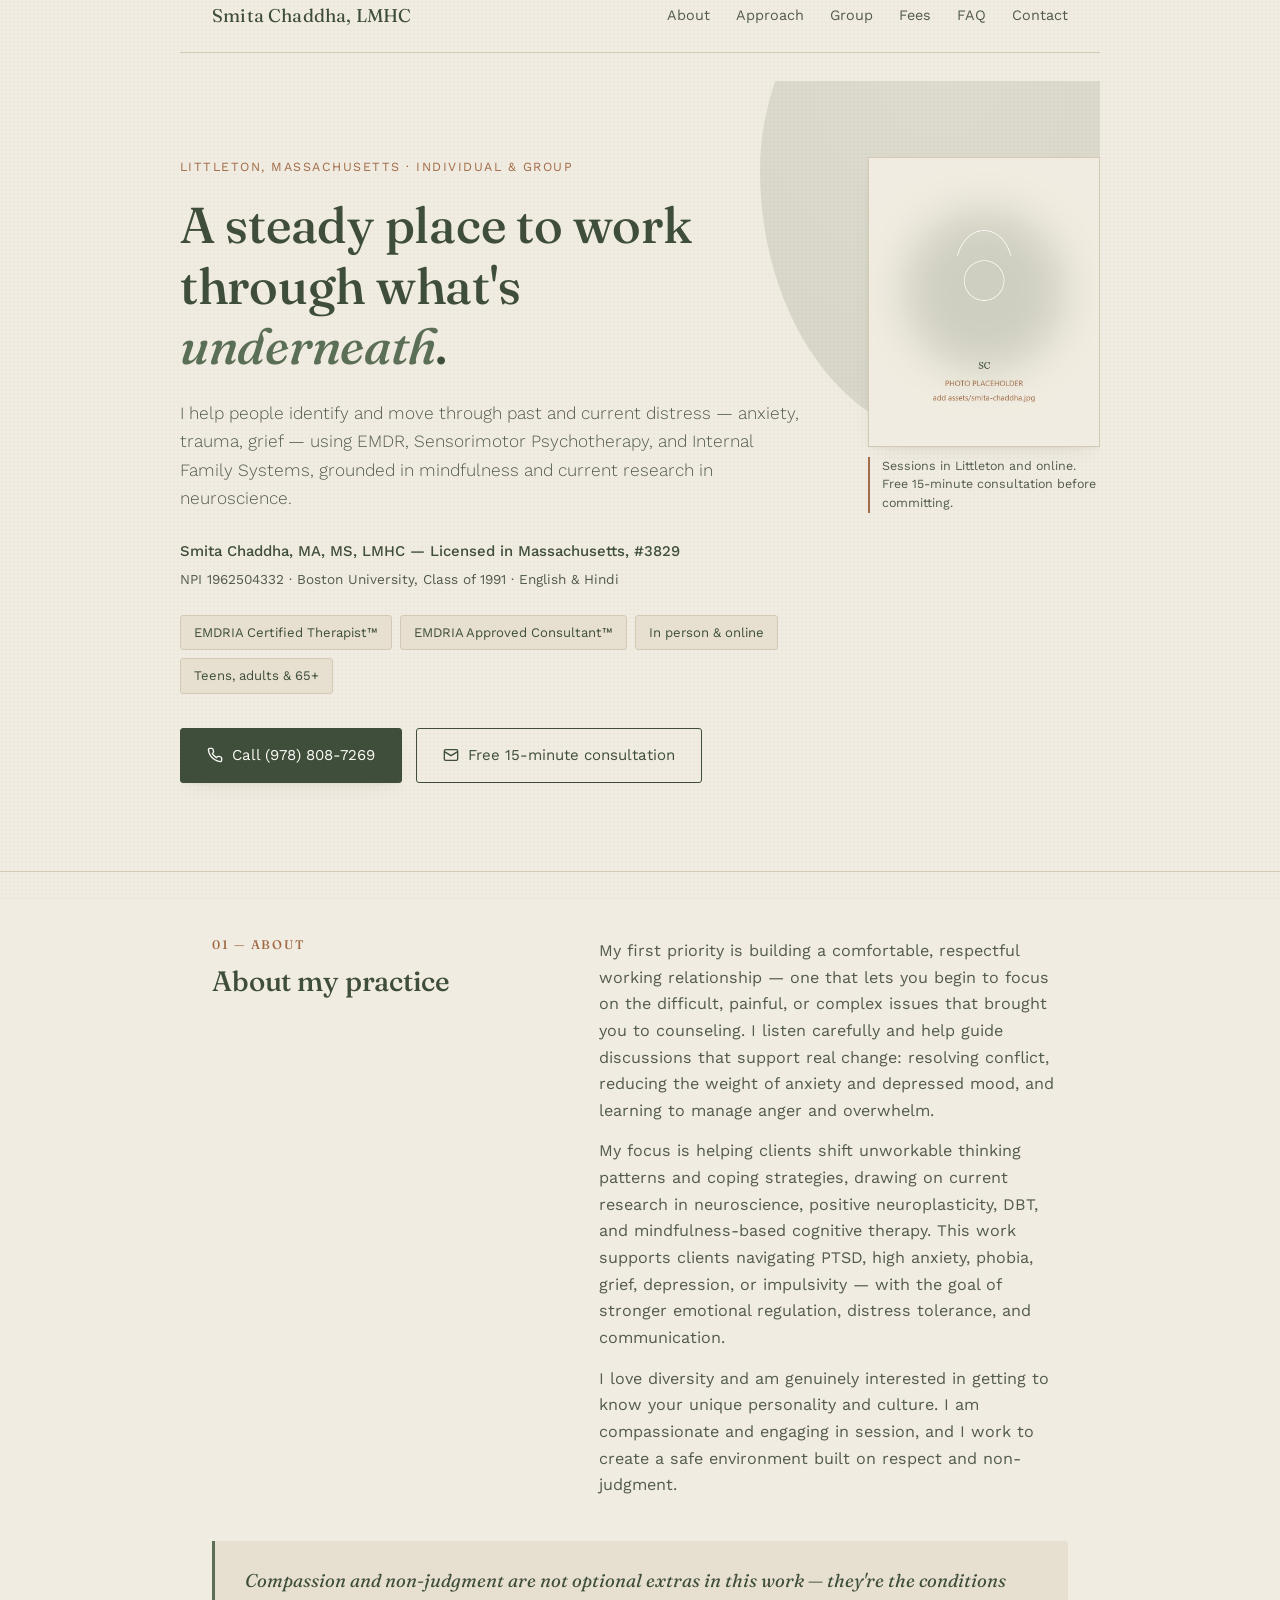
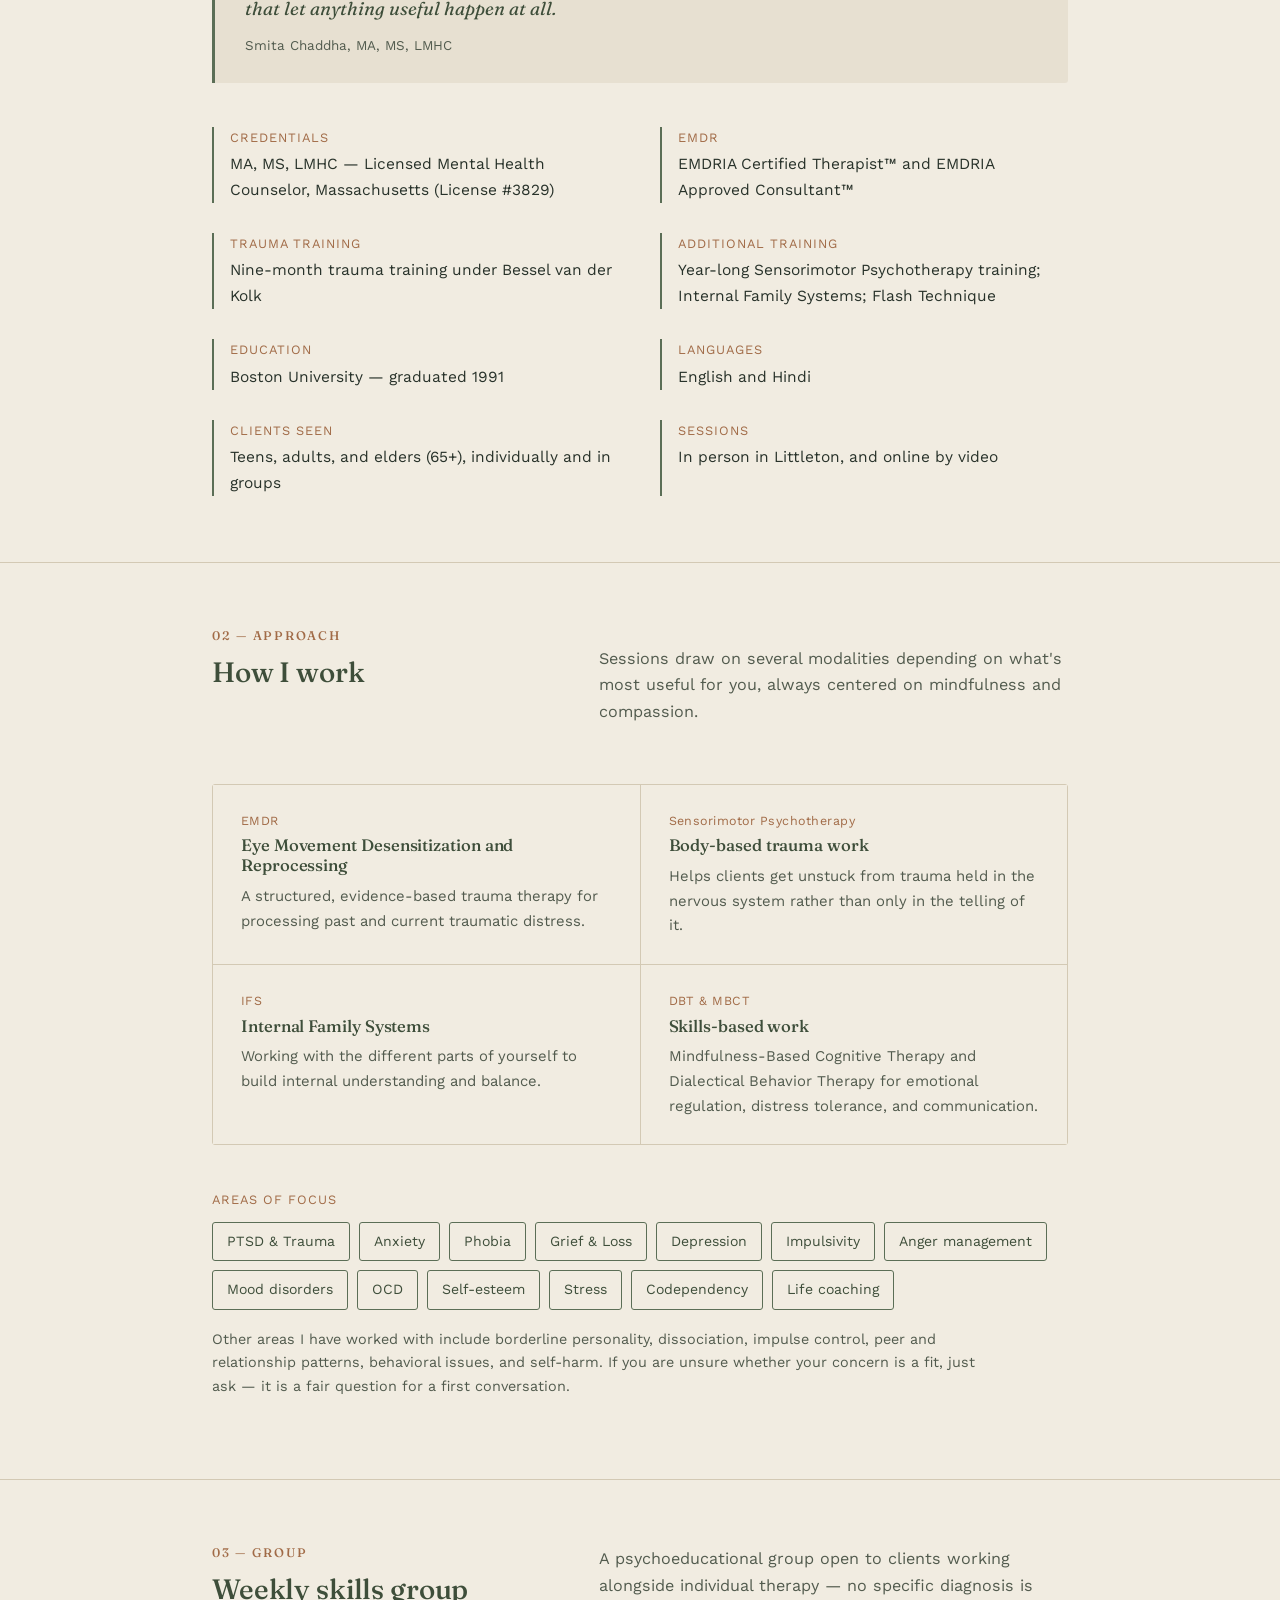
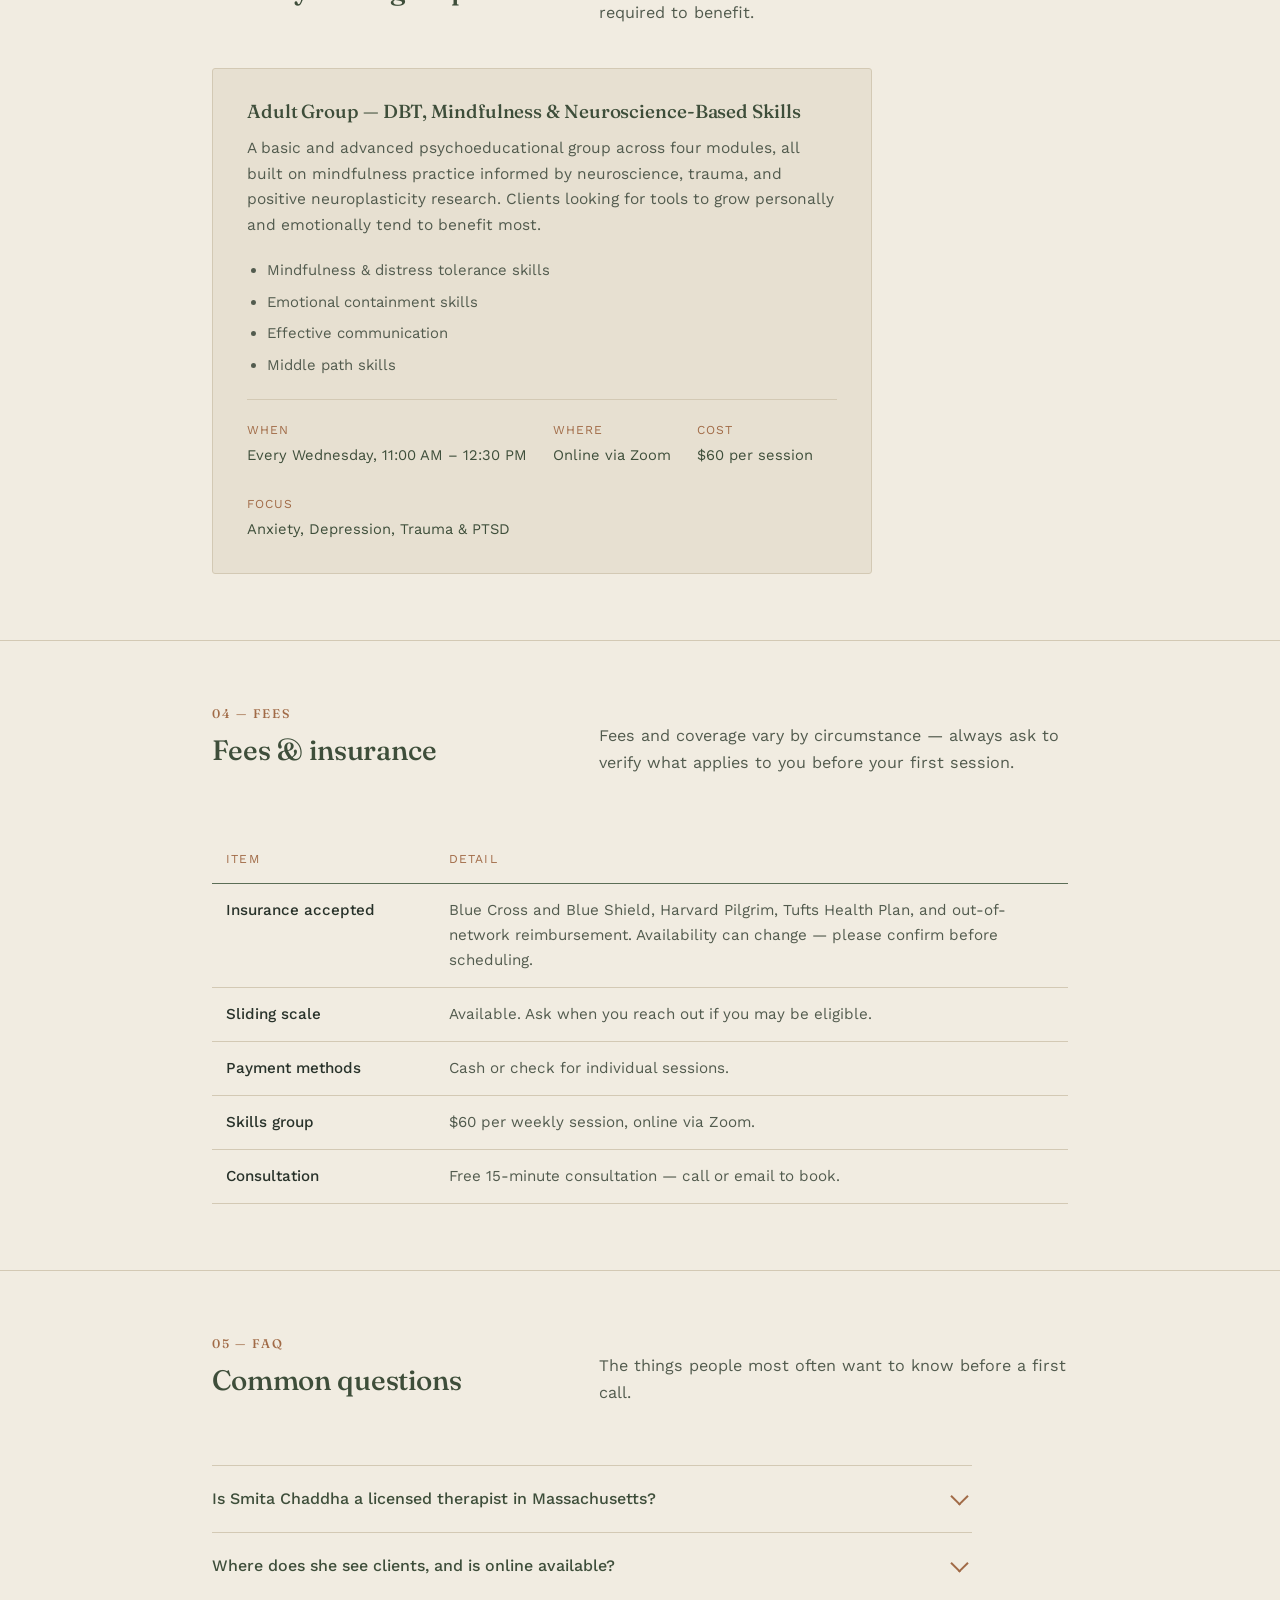
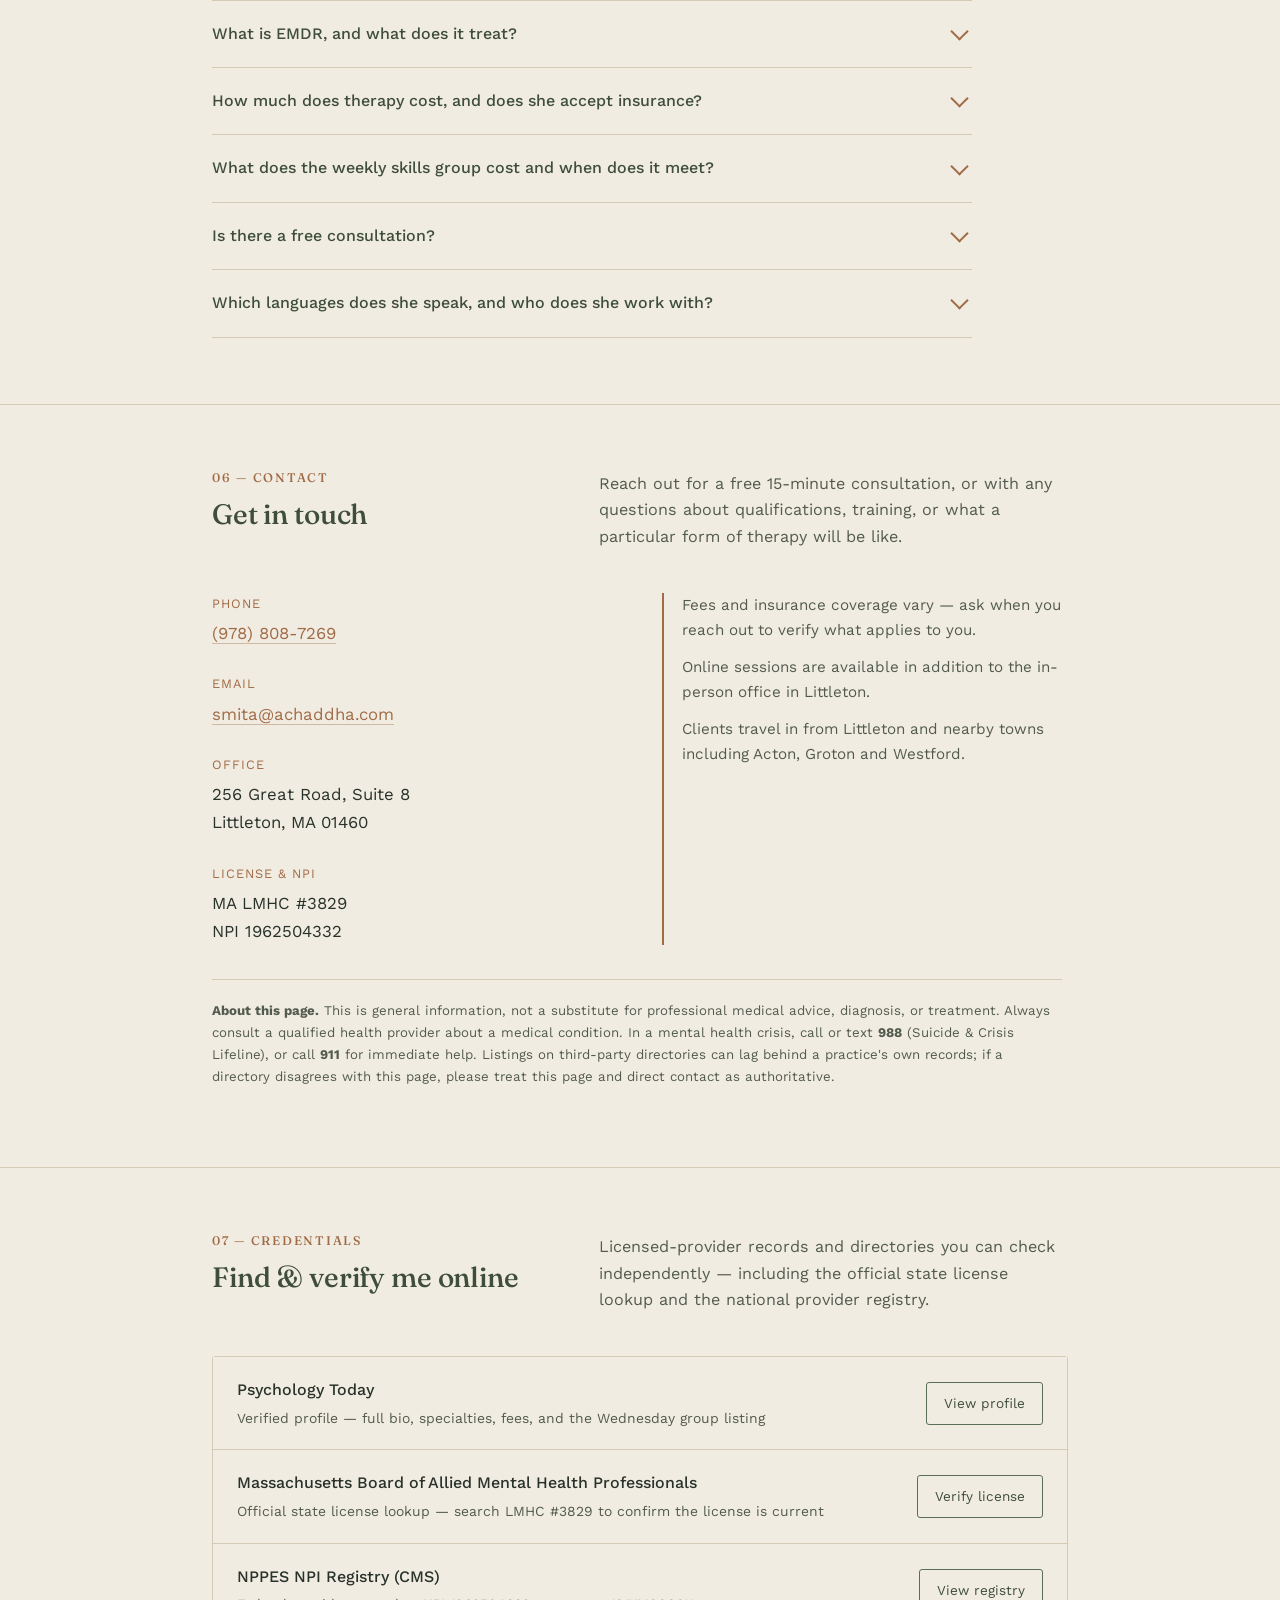
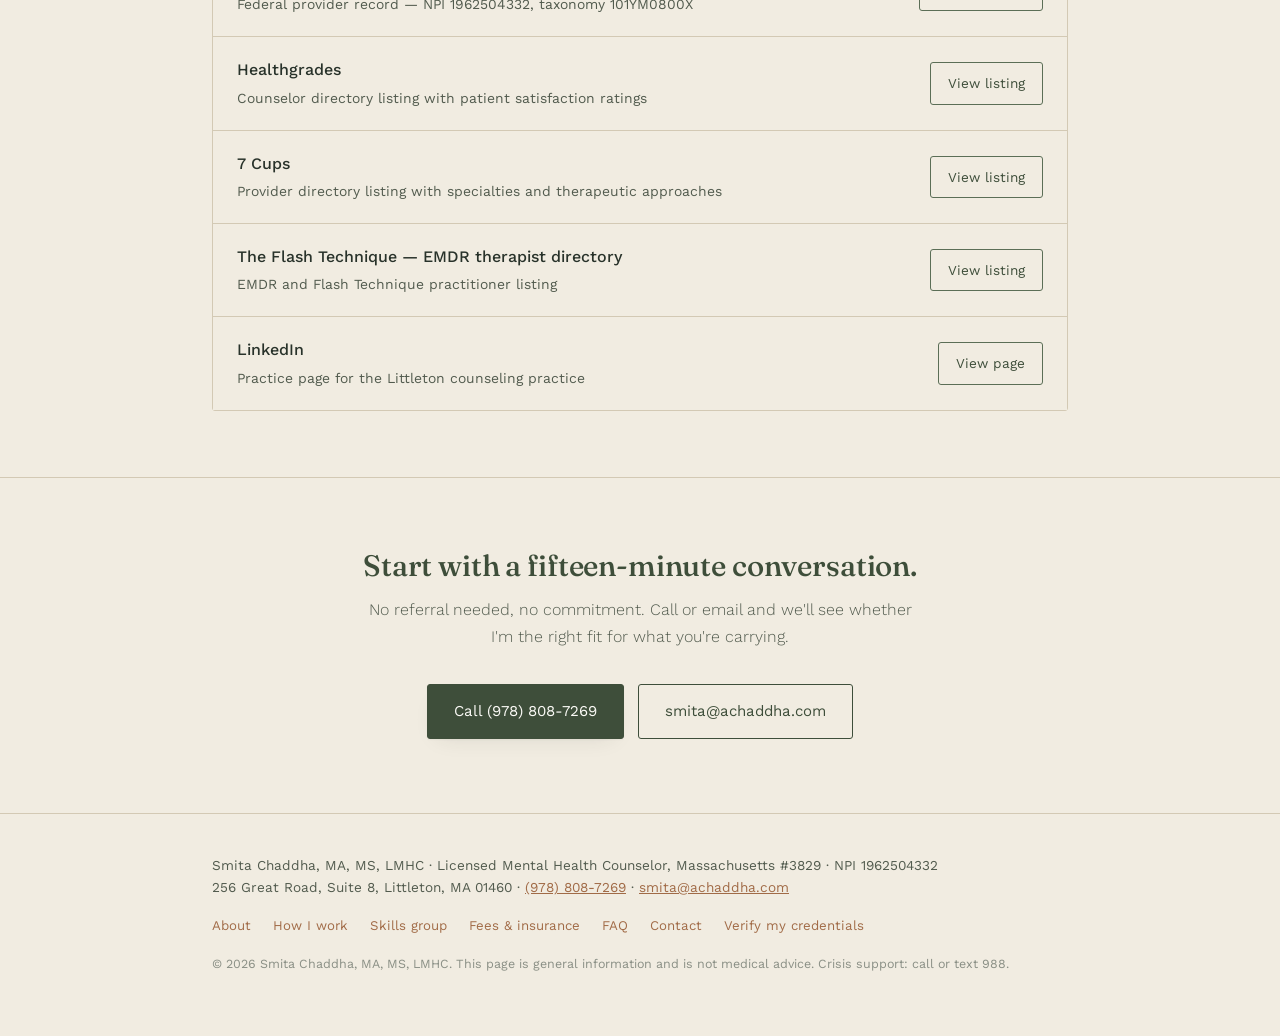
==== commit 7cae8c17: "site: rework homepage, add design system, site.js and social/photo assets - index.html: restructured" ====
--- a/index.html
+++ b/index.html
@@ -3,97 +3,186 @@
 <head>
 <meta charset="UTF-8">
 <meta name="viewport" content="width=device-width, initial-scale=1.0">
-<title>Smita Chaddha, MA, MS, LMHC — Trauma &amp; EMDR Therapy, Littleton MA</title>
-<meta name="description" content="Smita Chaddha, MA, MS, LMHC. Trauma and EMDR specialist in Littleton, Massachusetts, offering individual therapy and a weekly DBT &amp; mindfulness skills group. Licensed LMHC #3829, NPI 1962504332.">
+<title>Smita Chaddha, MA, MS, LMHC — Trauma &amp; EMDR Therapist in Littleton, MA</title>
+<meta name="description" content="Smita Chaddha, MA, MS, LMHC is a trauma and EMDR specialist in Littleton, MA. EMDR, Sensorimotor Psychotherapy, Internal Family Systems and DBT for anxiety, PTSD, grief and depression. LMHC #3829, NPI 1962504332. Free 15-minute consultation.">
+<meta name="keywords" content="EMDR therapist Littleton MA, trauma therapist Littleton, anxiety therapist Littleton MA, PTSD treatment Massachusetts, Sensorimotor Psychotherapy, Internal Family Systems, DBT group Massachusetts, grief counselor Littleton">
+<meta name="author" content="Smita Chaddha, MA, MS, LMHC">
+<meta name="robots" content="index, follow, max-image-preview:large">
 <link rel="canonical" href="https://ari-builds.github.io/smita-chaddha-therapy/">
 
 <meta property="og:type" content="website">
-<meta property="og:title" content="Smita Chaddha, MA, MS, LMHC — Trauma &amp; EMDR Therapy in Littleton, MA">
-<meta property="og:description" content="EMDR, Sensorimotor Psychotherapy and IFS for trauma, anxiety, grief and depression. Free 15-minute consultation.">
+<meta property="og:site_name" content="Smita Chaddha, MA, MS, LMHC">
+<meta property="og:title" content="Smita Chaddha, MA, MS, LMHC — Trauma &amp; EMDR Therapy, Littleton MA">
+<meta property="og:description" content="EMDR, Sensorimotor Psychotherapy and IFS for trauma, anxiety, grief and depression. Licensed mental health counselor in Littleton, Massachusetts. Free 15-minute consultation.">
+<meta property="og:url" content="https://ari-builds.github.io/smita-chaddha-therapy/">
+<meta property="og:image" content="https://ari-builds.github.io/smita-chaddha-therapy/assets/og-image.jpg">
+<meta property="og:image:width" content="1200">
+<meta property="og:image:height" content="630">
+<meta property="og:image:alt" content="Smita Chaddha, MA, MS, LMHC — trauma and EMDR therapy in Littleton, Massachusetts">
 <meta property="og:locale" content="en_US">
 <meta name="twitter:card" content="summary_large_image">
 <meta name="twitter:title" content="Smita Chaddha, MA, MS, LMHC — Trauma &amp; EMDR Therapy, Littleton MA">
-<meta name="twitter:description" content="EMDR, Sensorimotor Psychotherapy and IFS for trauma, anxiety, grief and depression. Free 15-minute consultation.">
+<meta name="twitter:description" content="EMDR, Sensorimotor Psychotherapy and IFS for trauma, anxiety, grief and depression. Licensed mental health counselor in Littleton, Massachusetts.">
+<meta name="twitter:image" content="https://ari-builds.github.io/smita-chaddha-therapy/assets/og-image.jpg">
+<meta name="twitter:image:alt" content="Smita Chaddha, MA, MS, LMHC — trauma and EMDR therapy in Littleton, Massachusetts">
 <meta name="theme-color" content="#3E4E3A">
-
+<meta name="geo.region" content="US-MA">
+<meta name="geo.placename" content="Littleton, Massachusetts">
+
+<link rel="icon" href="/favicon.svg" type="image/svg+xml">
+<link rel="apple-touch-icon" href="/assets/og-image.jpg">
+<link rel="manifest" href="/site.webmanifest">
 <link rel="preconnect" href="https://fonts.googleapis.com">
 <link rel="preconnect" href="https://fonts.gstatic.com" crossorigin>
-<link href="https://fonts.googleapis.com/css2?family=Barlow+Condensed:wght@600;700;800&family=Fraunces:ital,opsz,wght@0,9..144,400;0,9..144,500;0,9..144,600;1,9..144,400&family=Work+Sans:wght@300;400;500;600&display=swap" rel="stylesheet">
+<link rel="preload" as="style" href="https://fonts.googleapis.com/css2?family=Fraunces:ital,opsz,wght@0,9..144,400;0,9..144,500;0,9..144,600;1,9..144,400&family=Work+Sans:wght@300;400;500;600&display=swap">
+<link rel="stylesheet" href="https://fonts.googleapis.com/css2?family=Fraunces:ital,opsz,wght@0,9..144,400;0,9..144,500;0,9..144,600;1,9..144,400&family=Work+Sans:wght@300;400;500;600&display=swap">
 
 <script type="application/ld+json">
 {
   "@context": "https://schema.org",
-  "@type": ["Person", "MedicalBusiness", "LocalBusiness"],
-  "@id": "https://ari-builds.github.io/smita-chaddha-therapy/#person",
-  "name": "Smita Chaddha",
-  "alternateName": "Smita Chaddha, MA, MS, LMHC",
-  "givenName": "Smita",
-  "familyName": "Chaddha",
-  "honorificSuffix": "MA, MS, LMHC",
-  "jobTitle": "Licensed Mental Health Counselor",
-  "description": "Trauma and EMDR specialist and mindfulness-based therapist in Littleton, Massachusetts. Licensed by the State of Massachusetts.",
-  "url": "https://ari-builds.github.io/smita-chaddha-therapy/",
-  "email": "smita@achaddha.com",
-  "telephone": "+1-978-808-7269",
-  "image": "https://ari-builds.github.io/smita-chaddha-therapy/og-image.jpg",
-  "priceRange": "$$",
-  "currenciesAccepted": "USD",
-  "languages": ["en", "hi"],
-  "knowsLanguage": ["en", "hi"],
-  "address": {
-    "@type": "PostalAddress",
-    "streetAddress": "256 Great Road, Suite 8",
-    "addressLocality": "Littleton",
-    "addressRegion": "MA",
-    "postalCode": "01460",
-    "addressCountry": "US"
-  },
-  "geo": {
-    "@type": "GeoCoordinates",
-    "latitude": 42.5384,
-    "longitude": -71.3089
-  },
-  "telephone": "+1-978-808-7269",
-  "areaServed": [
-    { "@type": "City", "name": "Littleton" },
-    { "@type": "City", "name": "Acton" },
-    { "@type": "City", "name": "Groton" },
-    { "@type": "AdministrativeArea", "name": "Middlesex County" }
-  ],
-  "identifier": [
-    { "@type": "PropertyValue", "name": "NPI", "value": "1962504332" },
-    { "@type": "PropertyValue", "name": "MA LMHC License", "value": "3829" }
-  ],
-  "hasCredential": {
-    "@type": "EducationalOccupationalCredential",
-    "credentialCategory": "license",
-    "identifier": "LMHC #3829"
-  },
-  "alumniOf": { "@type": "CollegeOrUniversity", "name": "Boston University" },
-  "knowsAbout": [
-    "EMDR", "Trauma and PTSD", "Sensorimotor Psychotherapy",
-    "Internal Family Systems", "DBT", "Mindfulness-Based Cognitive Therapy",
-    "Anxiety", "Grief", "Depression", "Phobia", "Impulsivity"
-  ],
-  "medicalSpecialty": "Mental Health",
-  "availableService": [
-    { "@type": "MedicalTherapy", "name": "Individual psychotherapy" },
-    { "@type": "MedicalTherapy", "name": "EMDR trauma processing" },
-    { "@type": "MedicalTherapy", "name": "Weekly DBT & mindfulness skills group" }
-  ],
-  "openingHoursSpecification": [{
-    "@type": "OpeningHoursSpecification",
-    "dayOfWeek": ["Wednesday"],
-    "opens": "11:00",
-    "closes": "12:30"
-  }],
-  "sameAs": [
-    "https://www.psychologytoday.com/us/therapists/smita-chaddha-littleton-ma/141858",
-    "https://www.healthgrades.com/counseling-directory/ma-massachusetts/littleton",
-    "https://www.7cups.com/local/us/ma/littleton/therapists/smita-chaddha-counselor-ment-48624172",
-    "https://flashtechnique.com/wp/places/united-states/massachusetts/littleton-1/therapist-1/smita-chaddha-mams-lmhc/",
-    "https://npiregistry.cms.hhs.gov/provider-view/1962504332",
-    "https://www.linkedin.com/company/smita-chaddha"
+  "@graph": [
+    {
+      "@type": "WebSite",
+      "@id": "https://ari-builds.github.io/smita-chaddha-therapy/#website",
+      "url": "https://ari-builds.github.io/smita-chaddha-therapy/",
+      "name": "Smita Chaddha, MA, MS, LMHC — Trauma & EMDR Therapy",
+      "inLanguage": "en-US",
+      "publisher": { "@id": "https://ari-builds.github.io/smita-chaddha-therapy/#person" }
+    },
+    {
+      "@type": ["Person", "MedicalBusiness", "LocalBusiness"],
+      "@id": "https://ari-builds.github.io/smita-chaddha-therapy/#person",
+      "name": "Smita Chaddha",
+      "alternateName": ["Smita Chaddha, MA, MS, LMHC", "Smita Chaddha LMHC"],
+      "givenName": "Smita",
+      "familyName": "Chaddha",
+      "honorificSuffix": "MA, MS, LMHC",
+      "jobTitle": "Licensed Mental Health Counselor",
+      "description": "Licensed mental health counselor in Littleton, Massachusetts, specialising in trauma and EMDR. Trained in a nine-month trauma programme under Bessel van der Kolk and a year-long Sensorimotor Psychotherapy training, and certified by EMDRIA as both a therapist and an approved consultant.",
+      "url": "https://ari-builds.github.io/smita-chaddha-therapy/",
+      "email": "smita@achaddha.com",
+      "telephone": "+1-978-808-7269",
+      "image": "https://ari-builds.github.io/smita-chaddha-therapy/assets/og-image.jpg",
+      "priceRange": "$$",
+      "currenciesAccepted": "USD",
+      "paymentAccepted": "Cash, Check",
+      "languages": ["en", "hi"],
+      "knowsLanguage": [
+        { "@type": "Language", "name": "English", "alternateName": "English (US)" },
+        { "@type": "Language", "name": "Hindi" }
+      ],
+      "address": {
+        "@type": "PostalAddress",
+        "streetAddress": "256 Great Road, Suite 8",
+        "addressLocality": "Littleton",
+        "addressRegion": "MA",
+        "postalCode": "01460",
+        "addressCountry": "US"
+      },
+      "geo": { "@type": "GeoCoordinates", "latitude": 42.5384, "longitude": -71.3089 },
+      "hasMap": "https://maps.google.com/?q=256+Great+Road+Suite+8+Littleton+MA+01460",
+      "areaServed": [
+        { "@type": "City", "name": "Littleton", "containedInPlace": { "@type": "AdministrativeArea", "name": "Middlesex County, Massachusetts" } },
+        { "@type": "City", "name": "Acton" },
+        { "@type": "City", "name": "Groton" },
+        { "@type": "City", "name": "Westford" },
+        { "@type": "AdministrativeArea", "name": "Middlesex County, Massachusetts" }
+      ],
+      "serviceArea": { "@type": "GeoCircle", "geoMidpoint": { "@type": "GeoCoordinates", "latitude": 42.5384, "longitude": -71.3089 }, "geoRadius": 25000 },
+      "identifier": [
+        { "@type": "PropertyValue", "name": "NPI", "value": "1962504332" },
+        { "@type": "PropertyValue", "name": "MA Licensed Mental Health Counselor", "value": "3829" },
+        { "@type": "PropertyValue", "name": "NPI Taxonomy Code", "value": "101YM0800X" }
+      ],
+      "hasCredential": [
+        { "@type": "EducationalOccupationalCredential", "credentialCategory": "license", "identifier": "LMHC #3829", "recognizedBy": { "@type": "GovernmentOrganization", "name": "Massachusetts Board of Allied Mental Health Professionals" } },
+        { "@type": "EducationalOccupationalCredential", "credentialCategory": "certification", "identifier": "EMDRIA Certified Therapist" },
+        { "@type": "EducationalOccupationalCredential", "credentialCategory": "certification", "identifier": "EMDRIA Approved Consultant" }
+      ],
+      "alumniOf": { "@type": "CollegeOrUniversity", "name": "Boston University" },
+      "medicalSpecialty": "Mental Health",
+      "knowsAbout": [
+        "Eye Movement Desensitization and Reprocessing (EMDR)", "Post-traumatic stress disorder (PTSD)",
+        "Sensorimotor Psychotherapy", "Internal Family Systems (IFS)",
+        "Dialectical Behavior Therapy (DBT)", "Mindfulness-Based Cognitive Therapy (MBCT)",
+        "Anxiety", "Grief and loss", "Depression", "Specific phobias", "Impulsivity",
+        "Positive neuroplasticity", "Neuroscience-informed therapy"
+      ],
+      "availableService": [
+        { "@type": "MedicalTherapy", "name": "Individual psychotherapy", "description": "One-to-one therapy for teens, adults and older adults, in person in Littleton or online by video." },
+        { "@type": "MedicalTherapy", "name": "EMDR trauma processing", "description": "EMDR for past and present traumatic distress." },
+        { "@type": "MedicalTherapy", "name": "Trauma-focused therapy", "description": "Trauma work informed by current neuroscience and positive neuroplasticity research." },
+        { "@type": "MedicalTherapy", "name": "Weekly DBT and mindfulness skills group", "description": "A psychoeducational group for adults meeting online on Wednesdays." }
+      ],
+      "isAcceptingNewPatients": true,
+      "sameAs": [
+        "https://www.psychologytoday.com/us/therapists/smita-chaddha-littleton-ma/141858",
+        "https://www.healthgrades.com/counseling-directory/ma-massachusetts/littleton",
+        "https://www.7cups.com/local/us/ma/littleton/therapists/smita-chaddha-counselor-ment-48624172",
+        "https://flashtechnique.com/wp/places/united-states/massachusetts/littleton-1/therapist-1/smita-chaddha-mams-lmhc/",
+        "https://npiregistry.cms.hhs.gov/provider-view/1962504332",
+        "https://www.linkedin.com/company/smita-chaddha"
+      ]
+    },
+    {
+      "@type": "Event",
+      "@id": "https://ari-builds.github.io/smita-chaddha-therapy/#group",
+      "name": "Adult Group — DBT, Mindfulness & Neuroscience-Based Skills",
+      "description": "A basic and advanced psychoeducational skills group in four modules: mindfulness and distress tolerance, emotional containment, effective communication, and middle path skills. Intended for clients working alongside individual therapy. No specific diagnosis is required to benefit.",
+      "eventAttendanceMode": "https://schema.org/OnlineEventAttendanceMode",
+      "eventStatus": "https://schema.org/EventScheduled",
+      "organizer": { "@id": "https://ari-builds.github.io/smita-chaddha-therapy/#person" },
+      "location": { "@type": "VirtualLocation", "url": "https://www.zoom.us/" },
+      "offers": {
+        "@type": "Offer",
+        "price": "60",
+        "priceCurrency": "USD",
+        "availability": "https://schema.org/InStock",
+        "description": "Per weekly session. Sliding scale may apply — ask when you get in touch."
+      },
+      "about": ["DBT", "Mindfulness", "Distress tolerance", "Emotional regulation"]
+    },
+    {
+      "@type": "FAQPage",
+      "@id": "https://ari-builds.github.io/smita-chaddha-therapy/#faq",
+      "mainEntity": [
+        {
+          "@type": "Question",
+          "name": "Is Smita Chaddha a licensed therapist in Massachusetts?",
+          "acceptedAnswer": { "@type": "Answer", "text": "Yes. Smita Chaddha is a Licensed Mental Health Counselor in Massachusetts, license number 3829, and a sole proprietor. She also holds National Provider Identifier 1962504332. You can verify the license through the Massachusetts Board of Allied Mental Health Professionals and the NPI through the CMS NPI Registry." }
+        },
+        {
+          "@type": "Question",
+          "name": "Where does Smita Chaddha see clients?",
+          "acceptedAnswer": { "@type": "Answer", "text": "Her office is at 256 Great Road, Suite 8, Littleton, Massachusetts 01460. Sessions are also available online by video, and clients commonly travel from Acton, Groton, Westford and elsewhere in Middlesex County." }
+        },
+        {
+          "@type": "Question",
+          "name": "What is EMDR and what does it treat?",
+          "acceptedAnswer": { "@type": "Answer", "text": "EMDR stands for Eye Movement Desensitization and Reprocessing. It is a structured trauma therapy used to process past and present traumatic distress. Smita Chaddha is an EMDRIA Certified Therapist and an EMDRIA Approved Consultant, and uses EMDR for PTSD, high anxiety, phobias, grief and depression." }
+        },
+        {
+          "@type": "Question",
+          "name": "How much does therapy cost and does she accept insurance?",
+          "acceptedAnswer": { "@type": "Answer", "text": "Fees and coverage vary, so ask when you reach out to verify what applies to you. Blue Cross and Blue Shield, Harvard Pilgrim and Tufts Health Plan are accepted, as well as out-of-network reimbursement. A sliding scale is available for those who may be eligible. Individual sessions are paid by cash or check." }
+        },
+        {
+          "@type": "Question",
+          "name": "What does the weekly skills group cost and when does it meet?",
+          "acceptedAnswer": { "@type": "Answer", "text": "The adult skills group meets online via Zoom every Wednesday from 11:00 AM to 12:30 PM, at $60 per session. It runs as a basic and advanced psychoeducational group across four modules: mindfulness and distress tolerance, emotional containment, effective communication, and middle path skills. It is intended for clients working alongside individual therapy, and no specific diagnosis is required to benefit." }
+        },
+        {
+          "@type": "Question",
+          "name": "Does Smita Chaddha offer a free consultation?",
+          "acceptedAnswer": { "@type": "Answer", "text": "Yes. Call (978) 808-7269 or email smita@achaddha.com to book a free 15-minute consultation, or to ask about qualifications, training, or what a particular form of therapy will be like." }
+        },
+        {
+          "@type": "Question",
+          "name": "Which languages does she speak, and who does she work with?",
+          "acceptedAnswer": { "@type": "Answer", "text": "She works in English and Hindi. She sees individuals and groups, and works with teens, adults and adults aged 65 and over." }
+        }
+      ]
+    }
   ]
 }
 </script>
@@ -109,526 +198,283 @@
     --clay:#A16B47;
     --line:#D3C9B4;
     --white:#FBFAF6;
+    --radius:3px;
+    --shadow:0 1px 2px rgba(40,50,42,.05), 0 8px 24px -12px rgba(40,50,42,.14);
   }
   *{box-sizing:border-box;}
-  html{scroll-behavior:smooth;}
+  html{scroll-behavior:smooth;scroll-padding-top:88px;}
   body{
     margin:0;
     background:var(--paper);
     color:var(--ink);
-    font-family:"Work Sans", sans-serif;
+    font-family:"Work Sans",sans-serif;
     font-weight:400;
-    line-height:1.6;
+    line-height:1.65;
+    -webkit-font-smoothing:antialiased;
+    overflow-x:hidden;
+  }
+  body::before{
+    content:"";position:fixed;inset:0;pointer-events:none;z-index:0;opacity:.5;
+    background-image:radial-gradient(rgba(62,78,58,.055) 1px, transparent 1px);
+    background-size:4px 4px;
   }
   h1,h2,h3{
-    font-family:"Fraunces", serif;
+    font-family:"Fraunces",serif;
     font-weight:500;
     color:var(--sage-deep);
     margin:0;
+    line-height:1.2;
+    letter-spacing:-0.005em;
   }
   a{color:var(--clay);}
-  .wrap{
-    max-width:920px;
-    margin:0 auto;
-    padding:0 32px;
-  }
-  .skip{
-    position:absolute;left:-9999px;
-    background:var(--sage-deep);color:var(--white);
-    padding:10px 16px;z-index:100;
-  }
+  :focus-visible{outline:2px solid var(--clay);outline-offset:3px;border-radius:2px;}
+  .wrap{max-width:920px;margin:0 auto;padding:0 32px;position:relative;z-index:1;}
+
+  .skip{position:absolute;left:-9999px;background:var(--sage-deep);color:var(--white);padding:12px 18px;z-index:200;}
   .skip:focus{left:12px;top:12px;}
 
-  /* header */
-  header{
-    padding:28px 0 0;
-  }
+  /* ============ header ============ */
+  header{padding:28px 0 0;}
   .brandbar{
-    display:flex;
-    justify-content:space-between;
-    align-items:center;
-    max-width:920px;
-    margin:0 auto;
-    padding:0 32px 24px;
+    display:flex;justify-content:space-between;align-items:center;gap:10px;
+    max-width:920px;margin:0 auto;padding:0 32px 20px;
     border-bottom:1px solid var(--line);
-    flex-wrap:wrap;
-    gap:8px;
   }
   .brandbar .name{
-    font-family:"Fraunces", serif;
-    font-size:1.15rem;
-    letter-spacing:0.01em;
-    color:var(--sage-deep);
-  }
+    font-family:"Fraunces",serif;font-size:1.15rem;color:var(--sage-deep);
+    text-decoration:none;letter-spacing:.01em;white-space:nowrap;
+  }
+  .brandbar nav{display:flex;flex-wrap:wrap;gap:4px 0;}
   .brandbar nav a{
-    color:var(--ink-soft);
-    text-decoration:none;
-    margin-left:28px;
-    font-size:0.92rem;
-  }
-  .brandbar nav a:hover{color:var(--clay);}
-  @media (max-width:560px){
-    .brandbar nav a{margin-left:16px;font-size:0.85rem;}
-  }
-
-  /* hero */
-  .hero{
-    min-height:720px;
-    height:calc(100svh - 110px);
-    max-height:980px;
-    position:relative;
-    overflow:hidden;
-    color:var(--white);
-    background:#1B2819;
-    isolation:isolate;
-  }
-  .hero-media{
-    position:absolute;
-    inset:-12% 0;
-    z-index:-3;
-    will-change:transform;
-  }
-  .hero-media img{
-    width:100%;
-    height:100%;
-    object-fit:cover;
-    object-position:center 58%;
-  }
-  .hero-shade{
-    position:absolute;
-    inset:0;
-    z-index:-2;
-    background:
-      linear-gradient(90deg, rgba(9,18,11,0.82) 0%, rgba(9,18,11,0.58) 48%, rgba(9,18,11,0.2) 100%),
-      linear-gradient(0deg, rgba(9,18,11,0.56), transparent 44%);
-  }
-  .hero-copy{
-    position:relative;
-    padding:88px 32px 132px;
-    max-width:920px;
-    margin:0 auto;
-    will-change:transform;
-  }
-  .hero-inner{max-width:760px;}
-  .eyebrow-plain{
-    font-size:0.78rem;
-    font-weight:600;
-    letter-spacing:0.14em;
-    color:#E0E8D6;
-    margin-bottom:26px;
-    text-transform:uppercase;
-  }
-  .hero h1{
-    font-family:"Barlow Condensed", sans-serif;
-    font-size:clamp(3.8rem, 8vw, 7.2rem);
-    font-weight:800;
-    line-height:0.92;
-    letter-spacing:-0.012em;
-    text-transform:uppercase;
-    color:var(--white);
-    max-width:13ch;
-  }
-  .hero h1 em{
-    color:#D4E7A5;
-    font-style:normal;
-  }
-  .hero p.sub{
-    margin-top:24px;
-    font-size:1.12rem;
-    color:#E7ECE0;
-    max-width:37em;
-  }
-  .creds-line{
-    margin-top:24px;
-    font-size:0.93rem;
-    color:#E0E8D6;
-  }
-  .creds-line .alt{
-    display:block;
-    color:#C5CFBC;
-    font-size:0.86rem;
-    margin-top:4px;
-  }
-  .cta-row{
-    margin-top:32px;
-    display:flex;
-    gap:14px;
-    flex-wrap:wrap;
-  }
+    color:var(--ink-soft);text-decoration:none;margin-left:26px;font-size:.9rem;
+    padding:4px 0;position:relative;transition:color .18s ease;
+  }
+  .brandbar nav a::after{
+    content:"";position:absolute;left:0;bottom:0;height:1px;width:0;background:var(--clay);
+    transition:width .22s ease;
+  }
+  .brandbar nav a:hover{color:var(--sage-deep);}
+  .brandbar nav a:hover::after{width:100%;}
+  @media (max-width:620px){
+    .brandbar{padding-bottom:14px;}
+    .brandbar nav a{margin-left:16px;font-size:.83rem;}
+    .brandbar .name{font-size:1.02rem;}
+  }
+
+  /* ============ hero ============ */
+  .hero{padding:76px 0 88px;position:relative;overflow:hidden;}
+  .hero-shape{
+    position:absolute;top:-160px;right:-180px;width:520px;height:520px;z-index:0;
+    border-radius:44% 56% 62% 38% / 48% 40% 60% 52%;
+    background:radial-gradient(circle at 35% 30%,#6F8267 0%,#4C5E47 65%,transparent 100%);
+    opacity:.15;
+  }
+  .hero-grid{display:grid;grid-template-columns:1fr 232px;gap:48px;align-items:start;position:relative;z-index:1;}
+  .eyebrow-plain{font-size:.78rem;color:var(--clay);margin-bottom:18px;text-transform:uppercase;letter-spacing:.12em;}
+  .hero h1{font-size:clamp(2.15rem,4.6vw,3.15rem);max-width:12em;}
+  .hero h1 em{font-style:italic;color:var(--sage);}
+  .hero p.sub{margin-top:22px;font-size:1.08rem;color:var(--ink-soft);max-width:36em;font-weight:300;}
+  .creds-line{margin-top:26px;font-size:.93rem;color:var(--sage-deep);font-weight:500;}
+  .creds-line .alt{display:block;color:var(--ink-soft);font-size:.85rem;margin-top:5px;font-weight:400;}
+  .badges{display:flex;flex-wrap:wrap;gap:8px;margin-top:24px;}
+  .badges span{
+    background:var(--paper-deep);border:1px solid var(--line);color:var(--sage-deep);
+    padding:6px 13px;font-size:.82rem;border-radius:var(--radius);
+  }
+  .cta-row{margin-top:34px;display:flex;gap:14px;flex-wrap:wrap;}
   .btn{
-    display:inline-flex;
-    align-items:center;
-    justify-content:center;
-    padding:13px 24px;
-    border-radius:2px;
-    text-decoration:none;
-    font-size:0.9rem;
-    font-weight:600;
-    border:1px solid transparent;
-    transition:background 0.2s ease, color 0.2s ease, transform 0.2s ease;
-  }
-  .btn-solid{
-    background:#D4E7A5;
-    color:#132410;
-  }
-  .btn-solid:hover{background:#E1EFBF;transform:translateY(-2px);}
-  .btn-outline{
-    color:var(--white);
-    background:transparent;
-    border-color:#D5DDD1;
-  }
-  .btn-outline:hover{background:rgba(255,255,255,0.1);}
-
-  /* badges */
-  .badges{
-    display:flex;
-    flex-wrap:wrap;
-    gap:10px;
-    margin-top:30px;
-  }
-  .badges span{
-    background:rgba(7, 19, 10, 0.52);
-    border:1px solid rgba(213, 221, 209, 0.6);
-    color:#F3F6EF;
-    padding:6px 13px;
-    font-size:0.82rem;
-    border-radius:2px;
-  }
-  .hero-foot{
-    position:absolute;
-    bottom:26px;
-    left:32px;
-    right:32px;
-    max-width:920px;
-    margin:0 auto;
-    border-top:1px solid rgba(213, 221, 209, 0.55);
-    display:flex;
-    justify-content:space-between;
-    gap:20px;
-    padding-top:18px;
-    font-size:0.75rem;
-    letter-spacing:0.1em;
-    text-transform:uppercase;
-    color:#DFE7D8;
-  }
-  .hero-stamp{
-    position:absolute;
-    right:32px;
-    bottom:138px;
-    border-left:2px solid #D4E7A5;
-    padding-left:18px;
-    display:flex;
-    flex-direction:column;
-    font-family:"Barlow Condensed", sans-serif;
-    font-size:1.5rem;
-    line-height:1.02;
-    letter-spacing:0.01em;
-    color:#F2F6EC;
-    will-change:transform;
-  }
-  @media (max-width:900px){
-    .hero{min-height:690px;}
-    .hero-stamp{display:none;}
-  }
-  @media (max-width:640px){
-    .hero{
-      height:auto;
-      min-height:710px;
-      max-height:none;
-    }
-    .hero-copy{
-      padding:86px 24px 120px;
-    }
-    .hero h1{
-      font-size:4.5rem;
-      line-height:0.94;
-    }
-    .hero p.sub{
-      font-size:1rem;
-      max-width:unset;
-    }
-    .btn{
-      width:100%;
-      padding:14px 20px;
-    }
-    .hero-foot{
-      left:24px;
-      right:24px;
-      font-size:0.7rem;
-      letter-spacing:0.05em;
-      flex-direction:column;
-      gap:8px;
-    }
-  }
-
-  /* section framing */
-  section{
-    padding:64px 0;
-    border-top:1px solid var(--line);
-  }
-  .section-head{
-    display:grid;
-    grid-template-columns:1fr 1.4fr;
-    gap:40px;
-    margin-bottom:40px;
-  }
-  .section-head h2{
-    font-size:1.7rem;
-    line-height:1.25;
-  }
-  .section-head .lede{
-    color:var(--ink-soft);
-    font-size:1.02rem;
-  }
-  @media (max-width:640px){
-    .section-head{grid-template-columns:1fr;}
-  }
-
-  /* about */
-  .about-body p{
-    max-width:60em;
-    color:var(--ink-soft);
-  }
+    display:inline-flex;align-items:center;gap:9px;
+    padding:14px 26px;border-radius:var(--radius);text-decoration:none;
+    font-size:.94rem;border:1px solid var(--sage-deep);
+    transition:background .2s ease,color .2s ease,transform .2s ease,box-shadow .2s ease;
+  }
+  .btn svg{flex:none;width:16px;height:16px;}
+  .btn-solid{background:var(--sage-deep);color:var(--white);box-shadow:var(--shadow);}
+  .btn-solid:hover{background:var(--sage);transform:translateY(-1px);}
+  .btn-outline{color:var(--sage-deep);background:transparent;}
+  .btn-outline:hover{background:var(--paper-deep);}
+
+  /* portrait */
+  .portrait{position:relative;}
+  .portrait-frame{
+    border:1px solid var(--line);background:var(--paper-deep);
+    aspect-ratio:4/5;overflow:hidden;box-shadow:var(--shadow);
+  }
+  .portrait-frame img{width:100%;height:100%;object-fit:cover;display:block;}
+  .portrait-cap{
+    font-size:.78rem;color:var(--ink-soft);margin-top:10px;line-height:1.5;
+    border-left:2px solid var(--clay);padding-left:12px;
+  }
+  @media (max-width:820px){
+    .hero-grid{grid-template-columns:1fr;gap:34px;}
+    .portrait{max-width:260px;}
+  }
+
+  /* ============ sections ============ */
+  section{padding:66px 0;border-top:1px solid var(--line);position:relative;z-index:1;}
+  .section-head{display:grid;grid-template-columns:1fr 1.35fr;gap:40px;margin-bottom:42px;}
+  .section-head h2{font-size:1.75rem;}
+  .section-head .num{
+    display:block;font-size:.78rem;color:var(--clay);letter-spacing:.14em;
+    text-transform:uppercase;margin-bottom:12px;
+  }
+  .section-head .lede{color:var(--ink-soft);font-size:1.01rem;}
+  .section-head .lede p{margin:0;}
+  .section-head .lede p + p{margin-top:14px;}
+  @media (max-width:640px){.section-head{grid-template-columns:1fr;gap:18px;}}
+
+  .about-body p{max-width:60em;color:var(--ink-soft);}
   .about-body p + p{margin-top:16px;}
 
-  /* credentials list */
-  .cred-grid{
-    display:grid;
-    grid-template-columns:1fr 1fr;
-    gap:28px 40px;
-    margin-top:8px;
-  }
-  @media (max-width:640px){
-    .cred-grid{grid-template-columns:1fr;}
-  }
-  .cred-item{
-    border-left:2px solid var(--sage);
-    padding-left:16px;
-  }
-  .cred-item .label{
-    font-size:0.85rem;
-    color:var(--clay);
-    margin-bottom:4px;
-  }
-  .cred-item .value{
-    color:var(--ink);
-    font-size:0.98rem;
-  }
-
-  /* approach */
+  /* pull quote */
+  .pullquote{
+    margin:34px 0 0;padding:26px 30px;background:var(--paper-deep);
+    border-left:3px solid var(--sage);border-radius:0 var(--radius) var(--radius) 0;
+  }
+  .pullquote p{margin:0;font-family:"Fraunces",serif;font-style:italic;font-size:1.16rem;color:var(--sage-deep);line-height:1.5;}
+  .pullquote cite{display:block;margin-top:12px;font-style:normal;font-size:.84rem;color:var(--ink-soft);}
+
+  /* credentials */
+  .cred-grid{display:grid;grid-template-columns:1fr 1fr;gap:30px 40px;}
+  @media (max-width:640px){.cred-grid{grid-template-columns:1fr;gap:24px;}}
+  .cred-item{border-left:2px solid var(--sage);padding-left:16px;}
+  .cred-item .label{font-size:.8rem;color:var(--clay);margin-bottom:4px;text-transform:uppercase;letter-spacing:.08em;}
+  .cred-item .value{color:var(--ink);font-size:.97rem;}
+
+  /* approach cards */
   .approach-list{
-    display:grid;
-    grid-template-columns:repeat(2, 1fr);
-    gap:1px;
-    background:var(--line);
-    border:1px solid var(--line);
-    margin-top:8px;
-  }
-  @media (max-width:640px){
-    .approach-list{grid-template-columns:1fr;}
-  }
-  .approach-item{
-    background:var(--paper);
-    padding:26px 28px;
-  }
-  .approach-item h3{
-    font-size:1.05rem;
-    font-weight:500;
-    margin-bottom:8px;
-  }
-  .approach-item p{
-    color:var(--ink-soft);
-    font-size:0.94rem;
-    margin:0;
-  }
-
-  /* focus areas */
-  .focus-tags{
-    display:flex;
-    flex-wrap:wrap;
-    gap:10px;
-    margin-top:6px;
-  }
+    display:grid;grid-template-columns:repeat(2,1fr);gap:1px;
+    background:var(--line);border:1px solid var(--line);border-radius:var(--radius);
+  }
+  @media (max-width:640px){.approach-list{grid-template-columns:1fr;}}
+  .approach-item{background:var(--paper);padding:26px 28px;transition:background .2s ease;}
+  .approach-item:hover{background:var(--white);}
+  .approach-item h3{font-size:1.04rem;font-weight:500;margin-bottom:8px;}
+  .approach-item p{color:var(--ink-soft);font-size:.93rem;margin:0;}
+  .approach-item .abbr{font-size:.78rem;color:var(--clay);display:block;margin-bottom:5px;letter-spacing:.04em;}
+
+  /* tags */
+  .focus-tags{display:flex;flex-wrap:wrap;gap:9px;}
   .focus-tags span{
-    border:1px solid var(--sage);
-    color:var(--sage-deep);
-    padding:7px 15px;
-    font-size:0.9rem;
-    border-radius:2px;
+    border:1px solid var(--sage);color:var(--sage-deep);padding:7px 14px;
+    font-size:.88rem;border-radius:var(--radius);
   }
 
   /* group */
   .group-card{
-    margin-top:8px;
-    background:var(--paper-deep);
-    border:1px solid var(--line);
-    padding:30px 32px;
-    max-width:640px;
-  }
-  .group-card h3{
-    font-size:1.15rem;
-    margin-bottom:10px;
-  }
-  .group-meta{
-    display:flex;
-    flex-wrap:wrap;
-    gap:24px;
-    margin-top:18px;
-    font-size:0.92rem;
-    color:var(--sage-deep);
-  }
-  .group-meta div span{
-    display:block;
-    color:var(--clay);
-    font-size:0.78rem;
-    margin-bottom:2px;
-  }
-  .group-modules{
-    margin:18px 0 0;
-    padding-left:20px;
-    color:var(--ink-soft);
-    font-size:0.94rem;
-  }
-  .group-modules li{margin-bottom:6px;}
+    margin-top:6px;background:var(--paper-deep);border:1px solid var(--line);
+    padding:32px 34px;max-width:660px;border-radius:var(--radius);
+  }
+  .group-card h3{font-size:1.18rem;margin-bottom:12px;}
+  .group-card p{color:var(--ink-soft);margin:0;font-size:.97rem;}
+  .group-modules{margin:20px 0 0;padding-left:20px;color:var(--ink-soft);font-size:.93rem;}
+  .group-modules li{margin-bottom:7px;}
+  .group-meta{display:flex;flex-wrap:wrap;gap:26px;margin-top:22px;padding-top:20px;border-top:1px solid var(--line);font-size:.92rem;color:var(--sage-deep);}
+  .group-meta div span{display:block;color:var(--clay);font-size:.76rem;margin-bottom:3px;text-transform:uppercase;letter-spacing:.08em;}
+
+  /* fees */
+  .fee-table{width:100%;border-collapse:collapse;margin-top:6px;font-size:.95rem;}
+  .fee-table th,.fee-table td{text-align:left;padding:14px 14px;border-bottom:1px solid var(--line);vertical-align:top;}
+  .fee-table thead th{color:var(--clay);font-weight:400;font-size:.76rem;text-transform:uppercase;letter-spacing:.1em;border-bottom:1px solid var(--sage);}
+  .fee-table tbody tr:hover{background:var(--white);}
+  .fee-table td:first-child{color:var(--ink);font-weight:500;width:26%;}
+  .fee-table td{color:var(--ink-soft);}
+
+  /* profiles */
+  .profile-list{display:grid;gap:1px;background:var(--line);border:1px solid var(--line);border-radius:var(--radius);}
+  .profile-row{
+    background:var(--paper);padding:20px 24px;display:flex;justify-content:space-between;
+    align-items:center;gap:18px;flex-wrap:wrap;transition:background .18s ease;
+  }
+  .profile-row:hover{background:var(--white);}
+  .profile-row .pname{font-weight:500;color:var(--ink);}
+  .profile-row .pdesc{display:block;color:var(--ink-soft);font-size:.87rem;margin-top:3px;max-width:46em;}
+  .profile-row a{
+    text-decoration:none;border:1px solid var(--sage);color:var(--sage-deep);
+    padding:9px 17px;font-size:.85rem;border-radius:var(--radius);white-space:nowrap;
+    transition:background .18s ease,color .18s ease;
+  }
+  .profile-row a:hover{background:var(--sage);color:var(--white);}
+
+  /* faq */
+  .faq-list{border-top:1px solid var(--line);max-width:760px;}
+  .faq-item{border-bottom:1px solid var(--line);}
+  .faq-item summary{
+    list-style:none;cursor:pointer;padding:20px 40px 20px 0;position:relative;
+    font-weight:500;color:var(--sage-deep);font-size:1rem;
+  }
+  .faq-item summary::-webkit-details-marker{display:none;}
+  .faq-item summary::after{
+    content:"";position:absolute;right:6px;top:50%;width:11px;height:11px;
+    border-right:2px solid var(--clay);border-bottom:2px solid var(--clay);
+    transform:translateY(-70%) rotate(45deg);transition:transform .2s ease;
+  }
+  .faq-item[open] summary::after{transform:translateY(-30%) rotate(-135deg);}
+  .faq-item summary:hover{color:var(--clay);}
+  .faq-item .answer{padding:0 44px 22px 0;color:var(--ink-soft);font-size:.95rem;}
 
   /* contact */
-  .contact-grid{
-    display:grid;
-    grid-template-columns:1fr 1fr;
-    gap:40px;
-  }
+  .contact-grid{display:grid;grid-template-columns:1fr 1fr;gap:44px;}
+  @media (max-width:640px){.contact-grid{grid-template-columns:1fr;gap:34px;}}
+  .contact-block .label{font-size:.8rem;color:var(--clay);margin-bottom:6px;text-transform:uppercase;letter-spacing:.08em;}
+  .contact-block .value{font-size:1.05rem;color:var(--ink);}
+  .contact-block + .contact-block{margin-top:26px;}
+  .contact-block a{text-decoration:none;border-bottom:1px solid rgba(161,107,71,.4);}
+  .contact-block a:hover{border-bottom-color:var(--clay);}
+  .note-box{border-left:2px solid var(--clay);padding-left:18px;color:var(--ink-soft);font-size:.95rem;max-width:34em;}
+  .note-box p{margin:0 0 12px;}
+  .note-box p:last-child{margin:0;}
+
+  .disclaimer{
+    margin-top:34px;padding-top:20px;border-top:1px solid var(--line);
+    font-size:.83rem;color:var(--ink-soft);max-width:64em;
+  }
+  .disclaimer strong{color:var(--ink-soft);}
+
+  /* final cta */
+  .final-cta{
+    text-align:center;padding:70px 0 74px;border-top:1px solid var(--line);position:relative;z-index:1;
+  }
+  .final-cta h2{font-size:1.85rem;margin-bottom:14px;}
+  .final-cta p{color:var(--ink-soft);max-width:34em;margin:0 auto 28px;font-weight:300;}
+
+  /* mobile sticky bar */
+  .mobile-bar{
+    display:none;position:fixed;left:0;right:0;bottom:0;z-index:120;
+    background:var(--sage-deep);padding:10px 14px;gap:10px;
+    box-shadow:0 -4px 20px -8px rgba(40,50,42,.4);
+  }
+  .mobile-bar a{
+    flex:1;text-align:center;text-decoration:none;padding:13px 10px;
+    font-size:.92rem;border-radius:var(--radius);
+  }
+  .mobile-bar .call{background:var(--white);color:var(--sage-deep);}
+  .mobile-bar .mail{border:1px solid rgba(251,250,246,.45);color:var(--white);}
   @media (max-width:640px){
-    .contact-grid{grid-template-columns:1fr;}
-  }
-  .contact-block .label{
-    font-size:0.85rem;
-    color:var(--clay);
-    margin-bottom:6px;
-  }
-  .contact-block .value{
-    font-size:1.05rem;
-    color:var(--ink);
-  }
-  .contact-block + .contact-block{margin-top:26px;}
-  .note-box{
-    border-left:2px solid var(--clay);
-    padding-left:18px;
-    color:var(--ink-soft);
-    font-size:0.95rem;
-    max-width:32em;
-  }
-
-  /* fees / insurance */
-  .fee-table{
-    width:100%;
-    border-collapse:collapse;
-    margin-top:8px;
-    font-size:0.95rem;
-  }
-  .fee-table th,
-  .fee-table td{
-    text-align:left;
-    padding:12px 14px;
-    border-bottom:1px solid var(--line);
-    vertical-align:top;
-  }
-  .fee-table th{
-    color:var(--clay);
-    font-weight:400;
-    font-size:0.8rem;
-    text-transform:uppercase;
-    letter-spacing:0.04em;
-  }
-  .fee-table td:first-child{color:var(--ink);font-weight:500;}
-  .fee-table td{color:var(--ink-soft);}
-  .fee-table a{text-decoration:none;border-bottom:1px solid rgba(161,107,71,0.35);}
-
-  /* profiles */
-  .profile-list{
-    display:grid;
-    gap:1px;
-    background:var(--line);
-    border:1px solid var(--line);
-    margin-top:8px;
-  }
-  .profile-row{
-    background:var(--paper);
-    padding:20px 24px;
-    display:flex;
-    justify-content:space-between;
-    align-items:center;
-    gap:18px;
-    flex-wrap:wrap;
-  }
-  .profile-row .pname{
-    font-weight:500;
-    color:var(--ink);
-  }
-  .profile-row .pdesc{
-    display:block;
-    color:var(--ink-soft);
-    font-size:0.88rem;
-    margin-top:3px;
-  }
-  .profile-row a{
-    text-decoration:none;
-    border:1px solid var(--sage);
-    color:var(--sage-deep);
-    padding:8px 16px;
-    font-size:0.86rem;
-    border-radius:2px;
-    white-space:nowrap;
-  }
-  .profile-row a:hover{background:var(--sage);color:var(--white);}
-
-  /* details grid */
-  .detail-grid{
-    display:grid;
-    grid-template-columns:repeat(auto-fit,minmax(210px,1fr));
-    gap:28px 40px;
-    margin-top:8px;
-  }
-  .detail-grid .label{
-    font-size:0.85rem;
-    color:var(--clay);
-    margin-bottom:5px;
-  }
-  .detail-grid .value{
-    color:var(--ink);
-    font-size:0.97rem;
-  }
-
-  .disclaimer{
-    margin-top:28px;
-    font-size:0.82rem;
-    color:var(--ink-soft);
-    border-top:1px solid var(--line);
-    padding-top:18px;
-    max-width:60em;
-  }
-
-  footer{
-    padding:36px 0 48px;
-    color:var(--ink-soft);
-    font-size:0.85rem;
-    border-top:1px solid var(--line);
-  }
-  footer a{color:var(--sage-deep);}
-  .footer-links{
-    margin-top:14px;
-    display:flex;
-    flex-wrap:wrap;
-    gap:8px 22px;
-  }
-  .footer-links a{
-    text-decoration:none;
-    font-size:0.83rem;
-  }
+    .mobile-bar{display:flex;}
+    body{padding-bottom:74px;}
+  }
+
+  footer{padding:40px 0 48px;color:var(--ink-soft);font-size:.85rem;border-top:1px solid var(--line);position:relative;z-index:1;}
+  footer .nap{margin-bottom:12px;}
+  .footer-links{margin-top:16px;display:flex;flex-wrap:wrap;gap:8px 22px;}
+  .footer-links a{text-decoration:none;font-size:.83rem;}
   .footer-links a:hover{color:var(--clay);text-decoration:underline;}
+  .colophon{margin-top:18px;font-size:.78rem;color:#8a8f85;}
+
+  /* reveal */
+  .rv{opacity:0;transform:translateY(14px);transition:opacity .7s cubic-bezier(.2,.7,.3,1),transform .7s cubic-bezier(.2,.7,.3,1);}
+  .rv.in{opacity:1;transform:none;}
+  @media (prefers-reduced-motion:reduce){
+    html{scroll-behavior:auto;}
+    .rv{opacity:1;transform:none;transition:none;}
+    *{animation:none!important;transition-duration:.01ms!important;}
+  }
 
   @media print{
-    .brandbar nav,.cta-row{display:none;}
+    .brandbar nav,.cta-row,.mobile-bar,.final-cta,.hero-shape{display:none;}
     body{background:#fff;}
+    .faq-item .answer{display:block!important;}
   }
 </style>
 </head>
@@ -637,27 +483,25 @@
 <a class="skip" href="#main">Skip to content</a>
 
 <div class="brandbar">
-  <div class="name">Smita Chaddha, LMHC</div>
-  <nav>
+  <a class="name" href="#main">Smita Chaddha, LMHC</a>
+  <nav aria-label="Primary">
     <a href="#about">About</a>
     <a href="#approach">Approach</a>
     <a href="#group">Group</a>
     <a href="#fees">Fees</a>
+    <a href="#faq">FAQ</a>
     <a href="#contact">Contact</a>
   </nav>
 </div>
 
 <header>
-  <section class="hero" aria-labelledby="hero-title">
-    <div class="hero-media" data-depth="0.18">
-      <img src="https://github.com/user-attachments/assets/a3843fb7-f9f0-4b92-b313-b197921aa439" alt="Street view of the Littleton, Massachusetts office location" fetchpriority="high">
-    </div>
-    <div class="hero-shade"></div>
-    <div class="hero-copy wrap" data-depth="0.07">
+  <div class="wrap hero">
+    <div class="hero-shape" aria-hidden="true"></div>
+    <div class="hero-grid">
       <div class="hero-inner">
-        <div class="eyebrow-plain">Individual therapy &amp; weekly DBT skills group in Littleton, MA</div>
-        <h1 id="hero-title">Move through trauma.<br><em>Feel steady again.</em></h1>
-        <p class="sub">Evidence-based care for anxiety, grief, and trauma using EMDR, Sensorimotor Psychotherapy, and Internal Family Systems in a warm, practical setting.</p>
+        <div class="eyebrow-plain">Littleton, Massachusetts · Individual &amp; group</div>
+        <h1>A steady place to work through what's <em>underneath</em>.</h1>
+        <p class="sub">I help people identify and move through past and current distress — anxiety, trauma, grief — using EMDR, Sensorimotor Psychotherapy, and Internal Family Systems, grounded in mindfulness and current research in neuroscience.</p>
         <div class="creds-line">
           Smita Chaddha, MA, MS, LMHC — Licensed in Massachusetts, #3829
           <span class="alt">NPI 1962504332 · Boston University, Class of 1991 · English &amp; Hindi</span>
@@ -665,24 +509,31 @@
         <div class="badges">
           <span>EMDRIA Certified Therapist™</span>
           <span>EMDRIA Approved Consultant™</span>
-          <span>In-person in Littleton + secure online sessions</span>
+          <span>In person &amp; online</span>
+          <span>Teens, adults &amp; 65+</span>
         </div>
         <div class="cta-row">
-          <a class="btn btn-solid" href="tel:+19788087269">Call for a free 15-minute consultation</a>
-          <a class="btn btn-outline" href="mailto:smita@achaddha.com">Email Smita now</a>
-        </div>
-      </div>
-    </div>
-    <div class="hero-foot">
-      <span>Teens, adults, and older adults</span>
-      <span>Insurance support and private-pay options</span>
-    </div>
-    <div class="hero-stamp" data-depth="-0.06" aria-hidden="true">
-      <span>EMDR</span>
-      <span>SENSORIMOTOR</span>
-      <span>IFS</span>
-    </div>
-  </section>
+          <a class="btn btn-solid" href="tel:+19788087269">
+            <svg viewBox="0 0 24 24" fill="none" stroke="currentColor" stroke-width="2" aria-hidden="true"><path d="M22 16.9v3a2 2 0 0 1-2.2 2 19.8 19.8 0 0 1-8.6-3.1 19.5 19.5 0 0 1-6-6A19.8 19.8 0 0 1 2.1 4.2 2 2 0 0 1 4.1 2h3a2 2 0 0 1 2 1.7c.1 1 .4 1.9.7 2.8a2 2 0 0 1-.5 2.1L8.1 9.9a16 16 0 0 0 6 6l1.3-1.2a2 2 0 0 1 2.1-.5c.9.3 1.8.6 2.8.7a2 2 0 0 1 1.7 2Z"/></svg>
+            Call (978) 808-7269
+          </a>
+          <a class="btn btn-outline" href="mailto:smita@achaddha.com">
+            <svg viewBox="0 0 24 24" fill="none" stroke="currentColor" stroke-width="2" aria-hidden="true"><rect x="2" y="4" width="20" height="16" rx="2"/><path d="m2 7 10 6 10-6"/></svg>
+            Free 15-minute consultation
+          </a>
+        </div>
+      </div>
+
+      <div class="portrait">
+        <div class="portrait-frame">
+          <!-- Drop a real headshot at assets/smita-chaddha.jpg and it replaces the placeholder automatically. -->
+          <img src="assets/photo-placeholder.jpg" alt="Portrait of Smita Chaddha, MA, MS, LMHC, licensed mental health counselor in Littleton, Massachusetts"
+               onerror="this.src='assets/photo-placeholder.jpg'">
+        </div>
+        <p class="portrait-cap">Sessions in Littleton and online. Free 15-minute consultation before committing.</p>
+      </div>
+    </div>
+  </div>
 </header>
 
 <main id="main">
@@ -690,7 +541,7 @@
 <section id="about">
   <div class="wrap">
     <div class="section-head">
-      <h2>About my practice</h2>
+      <h2><span class="num">01 — About</span>About my practice</h2>
       <div class="lede about-body">
         <p>My first priority is building a comfortable, respectful working relationship — one that lets you begin to focus on the difficult, painful, or complex issues that brought you to counseling. I listen carefully and help guide discussions that support real change: resolving conflict, reducing the weight of anxiety and depressed mood, and learning to manage anger and overwhelm.</p>
         <p>My focus is helping clients shift unworkable thinking patterns and coping strategies, drawing on current research in neuroscience, positive neuroplasticity, DBT, and mindfulness-based cognitive therapy. This work supports clients navigating PTSD, high anxiety, phobia, grief, depression, or impulsivity — with the goal of stronger emotional regulation, distress tolerance, and communication.</p>
@@ -698,36 +549,41 @@
       </div>
     </div>
 
-    <div class="cred-grid">
-      <div class="cred-item">
+    <blockquote class="pullquote rv">
+      <p>Compassion and non-judgment are not optional extras in this work — they're the conditions that let anything useful happen at all.</p>
+      <cite>Smita Chaddha, MA, MS, LMHC</cite>
+    </blockquote>
+
+    <div class="cred-grid" style="margin-top:44px;">
+      <div class="cred-item rv">
         <div class="label">Credentials</div>
         <div class="value">MA, MS, LMHC — Licensed Mental Health Counselor, Massachusetts (License #3829)</div>
       </div>
-      <div class="cred-item">
+      <div class="cred-item rv">
         <div class="label">EMDR</div>
         <div class="value">EMDRIA Certified Therapist™ and EMDRIA Approved Consultant™</div>
       </div>
-      <div class="cred-item">
+      <div class="cred-item rv">
         <div class="label">Trauma training</div>
         <div class="value">Nine-month trauma training under Bessel van der Kolk</div>
       </div>
-      <div class="cred-item">
+      <div class="cred-item rv">
         <div class="label">Additional training</div>
         <div class="value">Year-long Sensorimotor Psychotherapy training; Internal Family Systems; Flash Technique</div>
       </div>
-      <div class="cred-item">
+      <div class="cred-item rv">
         <div class="label">Education</div>
         <div class="value">Boston University — graduated 1991</div>
       </div>
-      <div class="cred-item">
+      <div class="cred-item rv">
         <div class="label">Languages</div>
         <div class="value">English and Hindi</div>
       </div>
-      <div class="cred-item">
+      <div class="cred-item rv">
         <div class="label">Clients seen</div>
         <div class="value">Teens, adults, and elders (65+), individually and in groups</div>
       </div>
-      <div class="cred-item">
+      <div class="cred-item rv">
         <div class="label">Sessions</div>
         <div class="value">In person in Littleton, and online by video</div>
       </div>
@@ -738,47 +594,43 @@
 <section id="approach">
   <div class="wrap">
     <div class="section-head">
-      <h2>How I work</h2>
+      <h2><span class="num">02 — Approach</span>How I work</h2>
       <p class="lede">Sessions draw on several modalities depending on what's most useful for you, always centered on mindfulness and compassion.</p>
     </div>
 
-    <div class="approach-list">
+    <div class="approach-list rv">
       <div class="approach-item">
-        <h3>EMDR</h3>
-        <p>Eye Movement Desensitization and Reprocessing, for processing past and current traumatic distress.</p>
+        <span class="abbr">EMDR</span>
+        <h3>Eye Movement Desensitization and Reprocessing</h3>
+        <p>A structured, evidence-based trauma therapy for processing past and current traumatic distress.</p>
       </div>
       <div class="approach-item">
-        <h3>Sensorimotor Psychotherapy</h3>
-        <p>A body-based approach that helps clients get unstuck from trauma held in the nervous system.</p>
+        <span class="abbr">Sensorimotor Psychotherapy</span>
+        <h3>Body-based trauma work</h3>
+        <p>Helps clients get unstuck from trauma held in the nervous system rather than only in the telling of it.</p>
       </div>
       <div class="approach-item">
+        <span class="abbr">IFS</span>
         <h3>Internal Family Systems</h3>
         <p>Working with the different parts of yourself to build internal understanding and balance.</p>
       </div>
       <div class="approach-item">
-        <h3>DBT &amp; Mindfulness-Based CT</h3>
-        <p>Skills-based work for emotional regulation, distress tolerance, and communication.</p>
-      </div>
-    </div>
-
-    <div style="margin-top:40px;">
-      <div class="label" style="font-size:0.85rem; color:var(--clay); margin-bottom:10px;">Areas of focus</div>
+        <span class="abbr">DBT &amp; MBCT</span>
+        <h3>Skills-based work</h3>
+        <p>Mindfulness-Based Cognitive Therapy and Dialectical Behavior Therapy for emotional regulation, distress tolerance, and communication.</p>
+      </div>
+    </div>
+
+    <div style="margin-top:44px;" class="rv">
+      <div class="label" style="font-size:.8rem;color:var(--clay);margin-bottom:12px;text-transform:uppercase;letter-spacing:.08em;">Areas of focus</div>
       <div class="focus-tags">
-        <span>PTSD &amp; Trauma</span>
-        <span>Anxiety</span>
-        <span>Phobia</span>
-        <span>Grief &amp; Loss</span>
-        <span>Depression</span>
-        <span>Impulsivity</span>
-        <span>Anger management</span>
-        <span>Mood disorders</span>
-        <span>OCD</span>
-        <span>Self-esteem</span>
-        <span>Stress</span>
-        <span>Codependency</span>
+        <span>PTSD &amp; Trauma</span><span>Anxiety</span><span>Phobia</span>
+        <span>Grief &amp; Loss</span><span>Depression</span><span>Impulsivity</span>
+        <span>Anger management</span><span>Mood disorders</span><span>OCD</span>
+        <span>Self-esteem</span><span>Stress</span><span>Codependency</span>
         <span>Life coaching</span>
       </div>
-      <p style="color:var(--ink-soft); font-size:0.88rem; margin-top:16px; max-width:52em;">
+      <p style="color:var(--ink-soft);font-size:.9rem;margin-top:18px;max-width:54em;">
         Other areas I have worked with include borderline personality, dissociation, impulse control, peer and relationship patterns, behavioral issues, and self-harm. If you are unsure whether your concern is a fit, just ask — it is a fair question for a first conversation.
       </p>
     </div>
@@ -788,17 +640,15 @@
 <section id="group">
   <div class="wrap">
     <div class="section-head">
-      <h2>Weekly skills group</h2>
+      <h2><span class="num">03 — Group</span>Weekly skills group</h2>
       <div class="lede">
         <p>A psychoeducational group open to clients working alongside individual therapy — no specific diagnosis is required to benefit.</p>
       </div>
     </div>
 
-    <div class="group-card">
+    <div class="group-card rv">
       <h3>Adult Group — DBT, Mindfulness &amp; Neuroscience-Based Skills</h3>
-      <p style="color:var(--ink-soft); margin:0;">
-        A basic and advanced psychoeducational group across four modules, all built on mindfulness practice informed by neuroscience, trauma, and positive neuroplasticity research. Clients looking for tools to grow personally and emotionally tend to benefit most.
-      </p>
+      <p>A basic and advanced psychoeducational group across four modules, all built on mindfulness practice informed by neuroscience, trauma, and positive neuroplasticity research. Clients looking for tools to grow personally and emotionally tend to benefit most.</p>
       <ul class="group-modules">
         <li>Mindfulness &amp; distress tolerance skills</li>
         <li>Emotional containment skills</li>
@@ -818,55 +668,74 @@
 <section id="fees">
   <div class="wrap">
     <div class="section-head">
-      <h2>Fees &amp; insurance</h2>
-      <p class="lede">
-        Fees and coverage vary by circumstance — always ask to verify what applies to you before your first session. A sliding scale is available for those who may be eligible.
-      </p>
-    </div>
-
-    <table class="fee-table">
+      <h2><span class="num">04 — Fees</span>Fees &amp; insurance</h2>
+      <p class="lede">Fees and coverage vary by circumstance — always ask to verify what applies to you before your first session.</p>
+    </div>
+
+    <table class="fee-table rv">
       <thead>
-        <tr><th>Item</th><th>Detail</th></tr>
+        <tr><th scope="col">Item</th><th scope="col">Detail</th></tr>
       </thead>
       <tbody>
-        <tr>
-          <td>Insurance accepted</td>
-          <td>Blue Cross and Blue Shield, Harvard Pilgrim, Tufts Health Plan, and out-of-network reimbursement. Availability can change — please confirm before scheduling.</td>
-        </tr>
-        <tr>
-          <td>Sliding scale</td>
-          <td>Available. Ask when you reach out if you may be eligible.</td>
-        </tr>
-        <tr>
-          <td>Payment methods</td>
-          <td>Cash or check for individual sessions.</td>
-        </tr>
-        <tr>
-          <td>Skills group</td>
-          <td>$60 per weekly session, online via Zoom.</td>
-        </tr>
-        <tr>
-          <td>Consultation</td>
-          <td>Free 15-minute consultation — call or email to book.</td>
-        </tr>
+        <tr><td>Insurance accepted</td><td>Blue Cross and Blue Shield, Harvard Pilgrim, Tufts Health Plan, and out-of-network reimbursement. Availability can change — please confirm before scheduling.</td></tr>
+        <tr><td>Sliding scale</td><td>Available. Ask when you reach out if you may be eligible.</td></tr>
+        <tr><td>Payment methods</td><td>Cash or check for individual sessions.</td></tr>
+        <tr><td>Skills group</td><td>$60 per weekly session, online via Zoom.</td></tr>
+        <tr><td>Consultation</td><td>Free 15-minute consultation — call or email to book.</td></tr>
       </tbody>
     </table>
-
-    <p style="color:var(--ink-soft); font-size:0.88rem; margin-top:22px; max-width:56em;">
-      Group fee shown above is the figure currently listed for this practice. Psychology Today shows $100 for the same group — ask which applies when you get in touch, and I have flagged the discrepancy to be corrected.
-    </p>
+  </div>
+</section>
+
+<section id="faq">
+  <div class="wrap">
+    <div class="section-head">
+      <h2><span class="num">05 — FAQ</span>Common questions</h2>
+      <p class="lede">The things people most often want to know before a first call.</p>
+    </div>
+
+    <div class="faq-list">
+      <details class="faq-item">
+        <summary>Is Smita Chaddha a licensed therapist in Massachusetts?</summary>
+        <div class="answer">Yes — Licensed Mental Health Counselor, Massachusetts license #3829, sole proprietor, NPI 1962504332. You can confirm both independently: the license through the Massachusetts Board of Allied Mental Health Professionals, and the NPI through the CMS NPI Registry. Links are in the "Find me online" section below.</div>
+      </details>
+      <details class="faq-item">
+        <summary>Where does she see clients, and is online available?</summary>
+        <div class="answer">The office is at 256 Great Road, Suite 8, Littleton, MA 01460. Sessions are also available online by video, and clients commonly travel from Acton, Groton, Westford and elsewhere in Middlesex County.</div>
+      </details>
+      <details class="faq-item">
+        <summary>What is EMDR, and what does it treat?</summary>
+        <div class="answer">EMDR stands for Eye Movement Desensitization and Reprocessing — a structured, evidence-based trauma therapy used to process past and present traumatic distress. Smita is an EMDRIA Certified Therapist™ and an EMDRIA Approved Consultant™, and uses EMDR for PTSD, high anxiety, phobias, grief and depression.</div>
+      </details>
+      <details class="faq-item">
+        <summary>How much does therapy cost, and does she accept insurance?</summary>
+        <div class="answer">Fees and coverage vary, so ask when you reach out to verify what applies to you. Blue Cross and Blue Shield, Harvard Pilgrim and Tufts Health Plan are accepted, as well as out-of-network reimbursement. A sliding scale is available for those who may be eligible. Individual sessions are paid by cash or check.</div>
+      </details>
+      <details class="faq-item">
+        <summary>What does the weekly skills group cost and when does it meet?</summary>
+        <div class="answer">The adult skills group meets online via Zoom every Wednesday from 11:00 AM to 12:30 PM, at $60 per session. It runs as a basic and advanced psychoeducational group across four modules — mindfulness and distress tolerance, emotional containment, effective communication, and middle path skills. It is intended for clients working alongside individual therapy, and no specific diagnosis is required to benefit.</div>
+      </details>
+      <details class="faq-item">
+        <summary>Is there a free consultation?</summary>
+        <div class="answer">Yes — call (978) 808-7269 or email smita@achaddha.com to book a free 15-minute consultation, or to ask about qualifications, training, or what a particular form of therapy will be like.</div>
+      </details>
+      <details class="faq-item">
+        <summary>Which languages does she speak, and who does she work with?</summary>
+        <div class="answer">She works in English and Hindi. She sees individuals and groups, and works with teens, adults, and adults aged 65 and over.</div>
+      </details>
+    </div>
   </div>
 </section>
 
 <section id="contact">
   <div class="wrap">
     <div class="section-head">
-      <h2>Get in touch</h2>
+      <h2><span class="num">06 — Contact</span>Get in touch</h2>
       <div class="lede">Reach out for a free 15-minute consultation, or with any questions about qualifications, training, or what a particular form of therapy will be like.</div>
     </div>
 
     <div class="contact-grid">
-      <div>
+      <div class="rv">
         <div class="contact-block">
           <div class="label">Phone</div>
           <div class="value"><a href="tel:+19788087269">(978) 808-7269</a></div>
@@ -881,29 +750,28 @@
         </div>
         <div class="contact-block">
           <div class="label">License &amp; NPI</div>
-          <div class="value">
-            MA Licensed Mental Health Counselor #3829<br>
-            NPI 1962504332
-          </div>
-        </div>
-      </div>
-      <div class="note-box">
-        Fees and insurance coverage vary — ask when you reach out to verify what applies to you. Online sessions are available in addition to the in-person office in Littleton. Clients are seen from Littleton and nearby towns including Acton and Groton.
-      </div>
-    </div>
-
-    <div class="disclaimer">
-      <strong>About this site.</strong> This is a general information page and is not a substitute for professional medical advice, diagnosis, or treatment. Always consult a qualified health provider regarding a medical condition. In a mental health crisis, call or text <strong>988</strong> (Suicide &amp; Crisis Lifeline), or call <strong>911</strong> for immediate help.
-    </div>
+          <div class="value">MA LMHC #3829<br>NPI 1962504332</div>
+        </div>
+      </div>
+      <div class="note-box rv">
+        <p>Fees and insurance coverage vary — ask when you reach out to verify what applies to you.</p>
+        <p>Online sessions are available in addition to the in-person office in Littleton.</p>
+        <p>Clients travel in from Littleton and nearby towns including Acton, Groton and Westford.</p>
+      </div>
+    </div>
+
+    <p class="disclaimer">
+      <strong>About this page.</strong> This is general information, not a substitute for professional medical advice, diagnosis, or treatment. Always consult a qualified health provider about a medical condition. In a mental health crisis, call or text <strong>988</strong> (Suicide &amp; Crisis Lifeline), or call <strong>911</strong> for immediate help. Listings on third-party directories can lag behind a practice's own records; if a directory disagrees with this page, please treat this page and direct contact as authoritative.
+    </p>
   </div>
 </section>
 
 <section id="profiles">
   <div class="wrap">
     <div class="section-head">
-      <h2>Find me online</h2>
+      <h2><span class="num">07 — Credentials</span>Find &amp; verify me online</h2>
       <div class="lede">
-        Licensed-provider records and directories you can verify independently — including the official state license lookup and the national provider registry.
+        Licensed-provider records and directories you can check independently — including the official state license lookup and the national provider registry.
       </div>
     </div>
 
@@ -911,11 +779,10 @@
       <div class="profile-row">
         <div>
           <div class="pname">Psychology Today</div>
-          <span class="pdesc">Verified profile, full bio, specialties, fees, and the Wednesday group listing</span>
+          <span class="pdesc">Verified profile — full bio, specialties, fees, and the Wednesday group listing</span>
         </div>
         <a href="https://www.psychologytoday.com/us/therapists/smita-chaddha-littleton-ma/141858" target="_blank" rel="noopener noreferrer">View profile</a>
       </div>
-
       <div class="profile-row">
         <div>
           <div class="pname">Massachusetts Board of Allied Mental Health Professionals</div>
@@ -923,7 +790,6 @@
         </div>
         <a href="https://mhc.mass.gov/lookup" target="_blank" rel="noopener noreferrer">Verify license</a>
       </div>
-
       <div class="profile-row">
         <div>
           <div class="pname">NPPES NPI Registry (CMS)</div>
@@ -931,15 +797,13 @@
         </div>
         <a href="https://npiregistry.cms.hhs.gov/provider-view/1962504332" target="_blank" rel="noopener noreferrer">View registry</a>
       </div>
-
       <div class="profile-row">
         <div>
           <div class="pname">Healthgrades</div>
-          <span class="pdesc">Counselor directory listing and patient satisfaction ratings</span>
+          <span class="pdesc">Counselor directory listing with patient satisfaction ratings</span>
         </div>
         <a href="https://www.healthgrades.com/counseling-directory/ma-massachusetts/littleton" target="_blank" rel="noopener noreferrer">View listing</a>
       </div>
-
       <div class="profile-row">
         <div>
           <div class="pname">7 Cups</div>
@@ -947,7 +811,6 @@
         </div>
         <a href="https://www.7cups.com/local/us/ma/littleton/therapists/smita-chaddha-counselor-ment-48624172" target="_blank" rel="noopener noreferrer">View listing</a>
       </div>
-
       <div class="profile-row">
         <div>
           <div class="pname">The Flash Technique — EMDR therapist directory</div>
@@ -955,81 +818,72 @@
         </div>
         <a href="https://flashtechnique.com/wp/places/united-states/massachusetts/littleton-1/therapist-1/smita-chaddha-mams-lmhc/" target="_blank" rel="noopener noreferrer">View listing</a>
       </div>
-
       <div class="profile-row">
         <div>
           <div class="pname">LinkedIn</div>
-          <span class="pdesc">Practice page — clinical intern roles, group facilitation history</span>
+          <span class="pdesc">Practice page for the Littleton counseling practice</span>
         </div>
         <a href="https://www.linkedin.com/company/smita-chaddha" target="_blank" rel="noopener noreferrer">View page</a>
       </div>
     </div>
-
-    <p style="color:var(--ink-soft); font-size:0.85rem; margin-top:20px;">
-      Directory listings are maintained by third parties and can lag behind a practice's own records. Where a directory disagrees with this page, please treat this page and direct contact as authoritative, and let me know so it can be corrected.
-    </p>
   </div>
 </section>
+
+<div class="final-cta">
+  <div class="wrap">
+    <h2>Start with a fifteen-minute conversation.</h2>
+    <p>No referral needed, no commitment. Call or email and we'll see whether I'm the right fit for what you're carrying.</p>
+    <div class="cta-row" style="justify-content:center;">
+      <a class="btn btn-solid" href="tel:+19788087269">Call (978) 808-7269</a>
+      <a class="btn btn-outline" href="mailto:smita@achaddha.com">smita@achaddha.com</a>
+    </div>
+  </div>
+</div>
 
 </main>
 
 <footer>
   <div class="wrap">
-    © <span id="year"></span> Smita Chaddha, MA, MS, LMHC · Littleton, Massachusetts · Licensed by the State of Massachusetts (LMHC #3829)
+    <div class="nap">
+      Smita Chaddha, MA, MS, LMHC · Licensed Mental Health Counselor, Massachusetts #3829 · NPI 1962504332<br>
+      256 Great Road, Suite 8, Littleton, MA 01460 · <a href="tel:+19788087269">(978) 808-7269</a> · <a href="mailto:smita@achaddha.com">smita@achaddha.com</a>
+    </div>
     <div class="footer-links">
-      <a href="#about">About</a>
-      <a href="#approach">How I work</a>
-      <a href="#group">Skills group</a>
-      <a href="#fees">Fees &amp; insurance</a>
-      <a href="#contact">Contact</a>
+      <a href="#about">About</a><a href="#approach">How I work</a><a href="#group">Skills group</a>
+      <a href="#fees">Fees &amp; insurance</a><a href="#faq">FAQ</a><a href="#contact">Contact</a>
       <a href="#profiles">Verify my credentials</a>
-      <a href="tel:+19788087269">(978) 808-7269</a>
-    </div>
+    </div>
+    <p class="colophon">&copy; <span id="year"></span> Smita Chaddha, MA, MS, LMHC. This page is general information and is not medical advice. Crisis support: call or text 988.</p>
   </div>
 </footer>
+
+<div class="mobile-bar">
+  <a class="call" href="tel:+19788087269">Call (978) 808-7269</a>
+  <a class="mail" href="mailto:smita@achaddha.com">Email</a>
+</div>
 
 <script>
   document.getElementById('year').textContent = new Date().getFullYear();
-  (() => {
-    const reduce = window.matchMedia('(prefers-reduced-motion: reduce)');
-    const layers = [...document.querySelectorAll('[data-depth]')];
-    const hero = document.querySelector('.hero');
-    if (!hero || layers.length === 0) return;
-
-    let current = window.scrollY;
-    let frame = 0;
-
-    function paint() {
-      frame = 0;
-      if (reduce.matches) {
-        layers.forEach((el) => {
-          el.style.transform = '';
-        });
-        return;
-      }
-
-      const target = Math.min(window.scrollY, hero.offsetHeight);
-      current += (target - current) * 0.12;
-      const mobile = window.innerWidth < 641 ? 0.55 : 1;
-
-      layers.forEach((el) => {
-        el.style.transform = `translate3d(0, ${(current * Number(el.dataset.depth) * mobile).toFixed(2)}px, 0)`;
+
+  // Real photo wins over placeholder when present.
+  var hero = document.querySelector('.portrait-frame img');
+  var real = new Image();
+  real.onload = function () { hero.src = 'assets/smita-chaddha.jpg'; };
+  real.src = 'assets/smita-chaddha.jpg';
+
+  // Gentle scroll reveal, skipped when reduced motion is requested.
+  var reduce = window.matchMedia('(prefers-reduced-motion: reduce)').matches;
+  var items = document.querySelectorAll('.rv');
+  if (!reduce && 'IntersectionObserver' in window) {
+    var io = new IntersectionObserver(function (entries) {
+      entries.forEach(function (e) {
+        if (e.isIntersecting) { e.target.classList.add('in'); io.unobserve(e.target); }
       });
-
-      if (Math.abs(target - current) > 0.1) {
-        frame = window.requestAnimationFrame(paint);
-      }
-    }
-
-    function schedule() {
-      if (!frame) frame = window.requestAnimationFrame(paint);
-    }
-
-    window.addEventListener('scroll', schedule, { passive: true });
-    window.addEventListener('resize', schedule, { passive: true });
-    reduce.addEventListener('change', schedule);
-    schedule();
-  })();
+    }, { rootMargin: '0px 0px -8% 0px', threshold: 0.06 });
+    items.forEach(function (el) { io.observe(el); });
+  } else {
+    items.forEach(function (el) { el.classList.add('in'); });
+  }
 </script>
 
 </body>
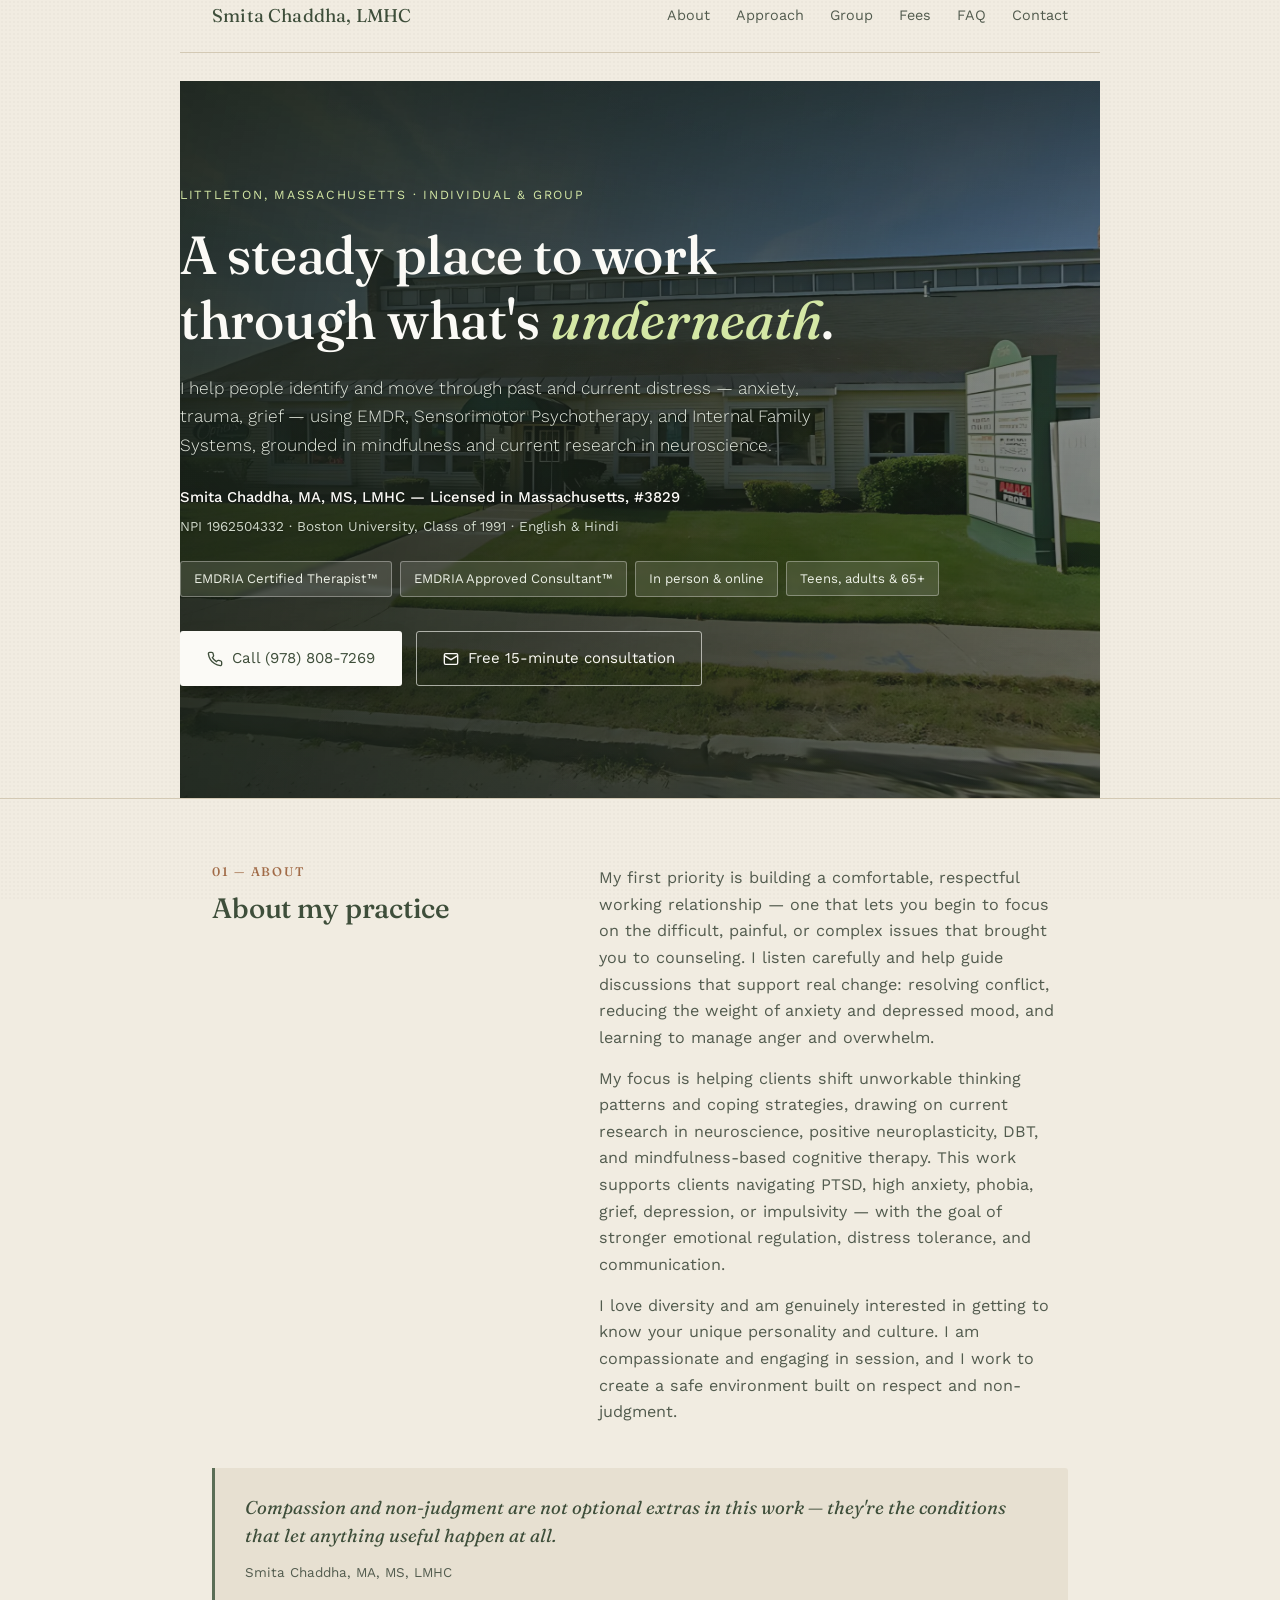
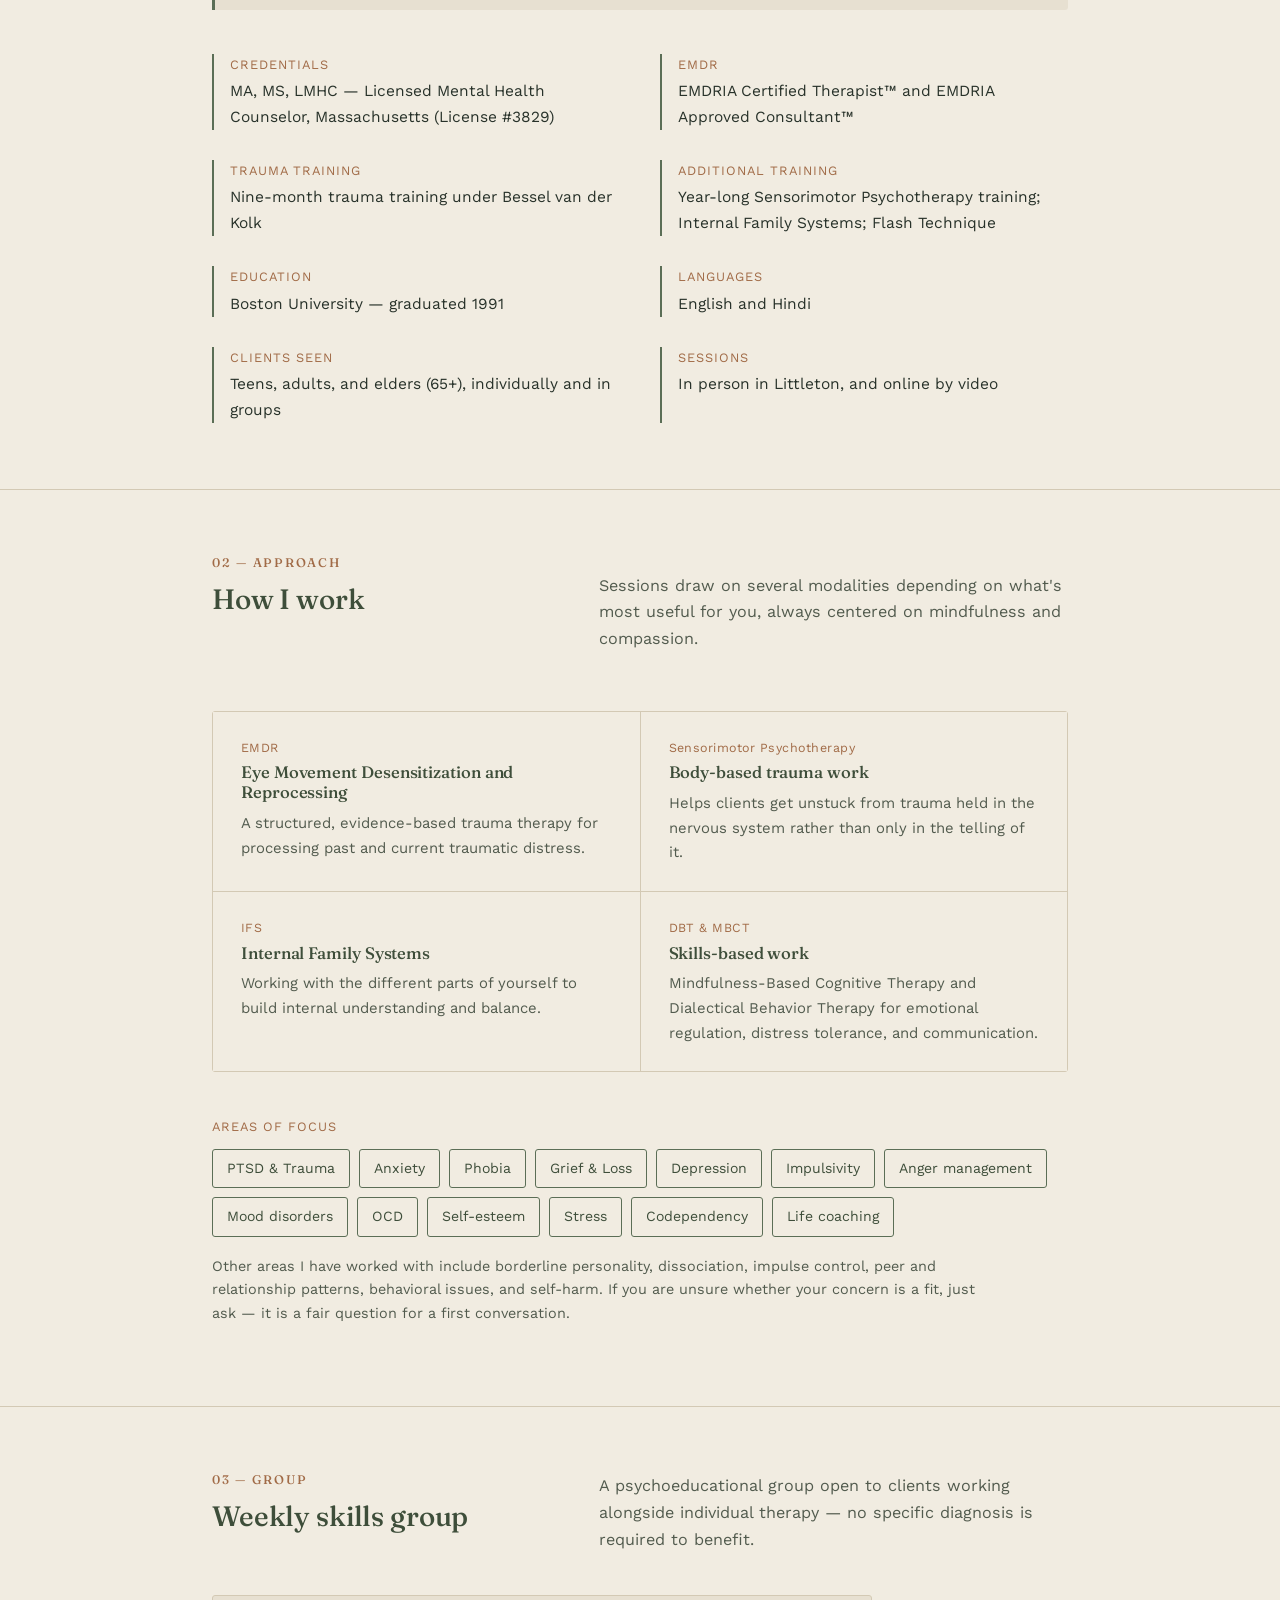
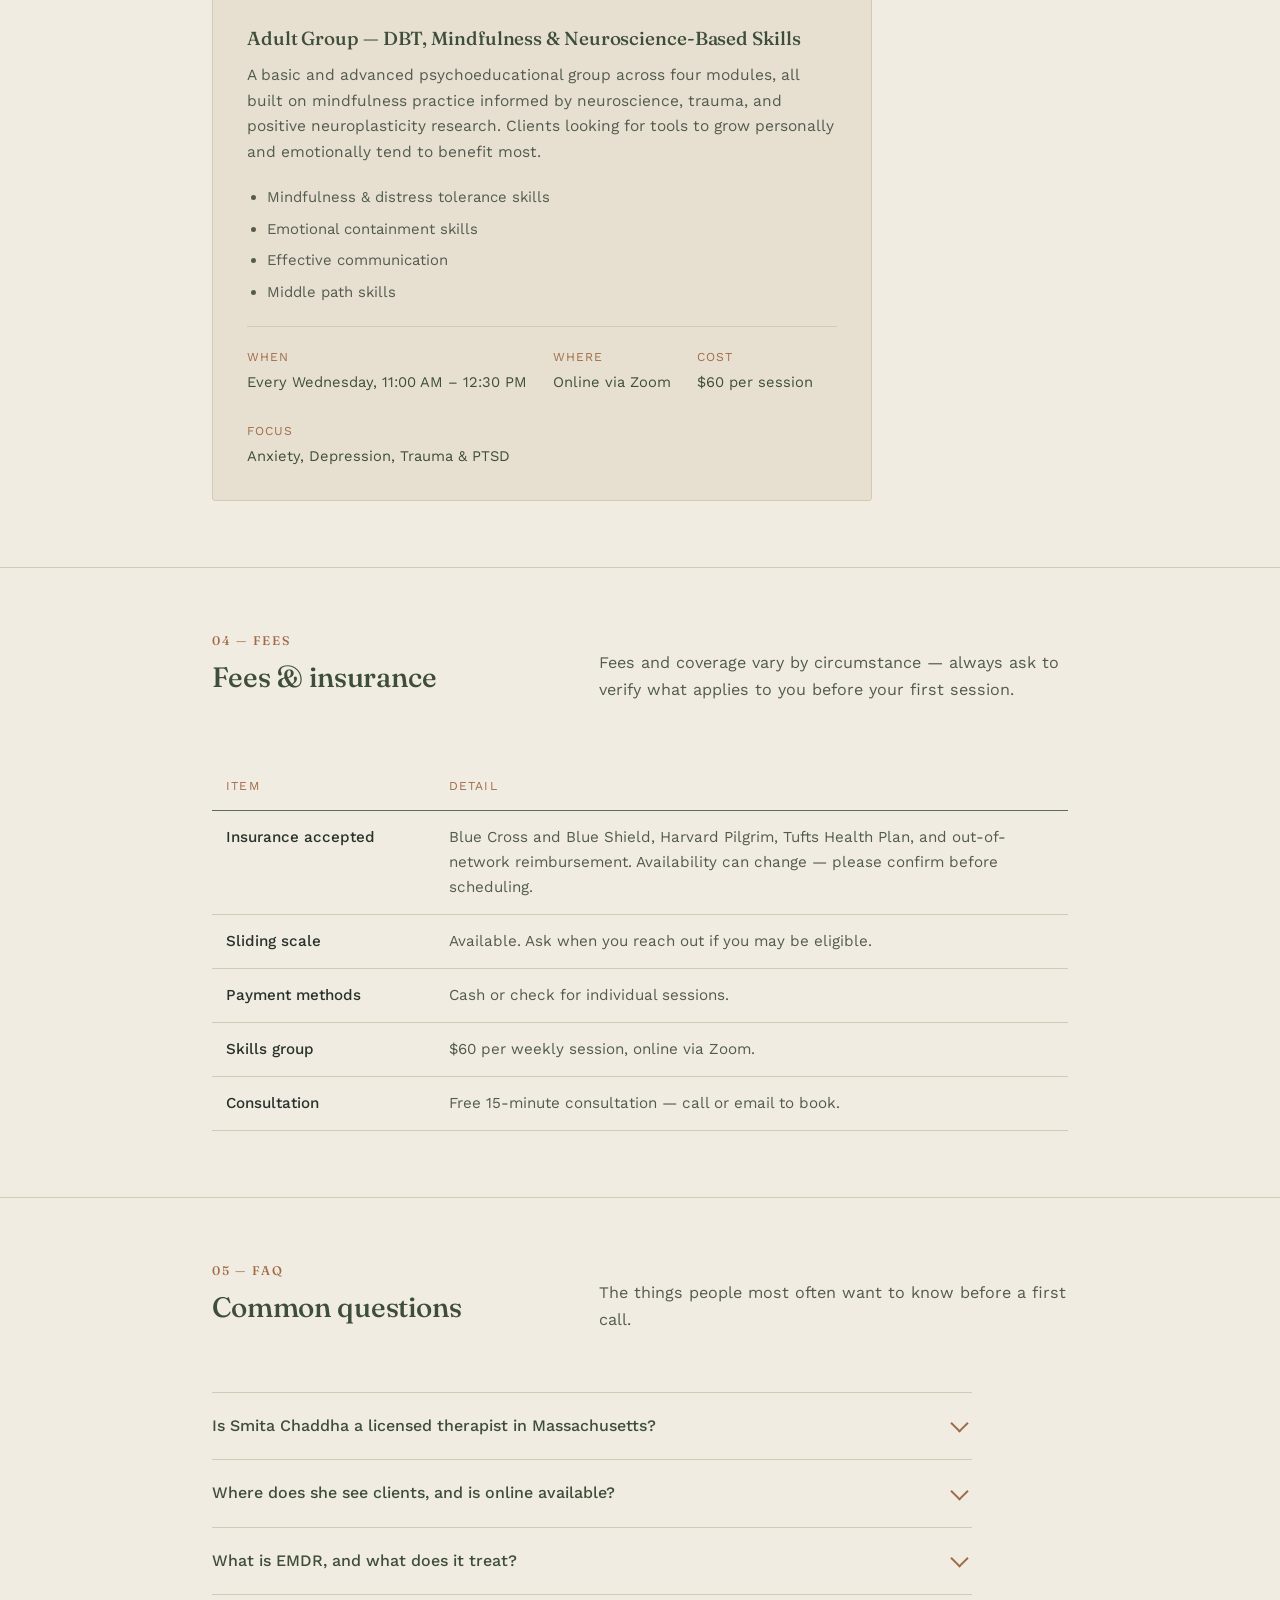
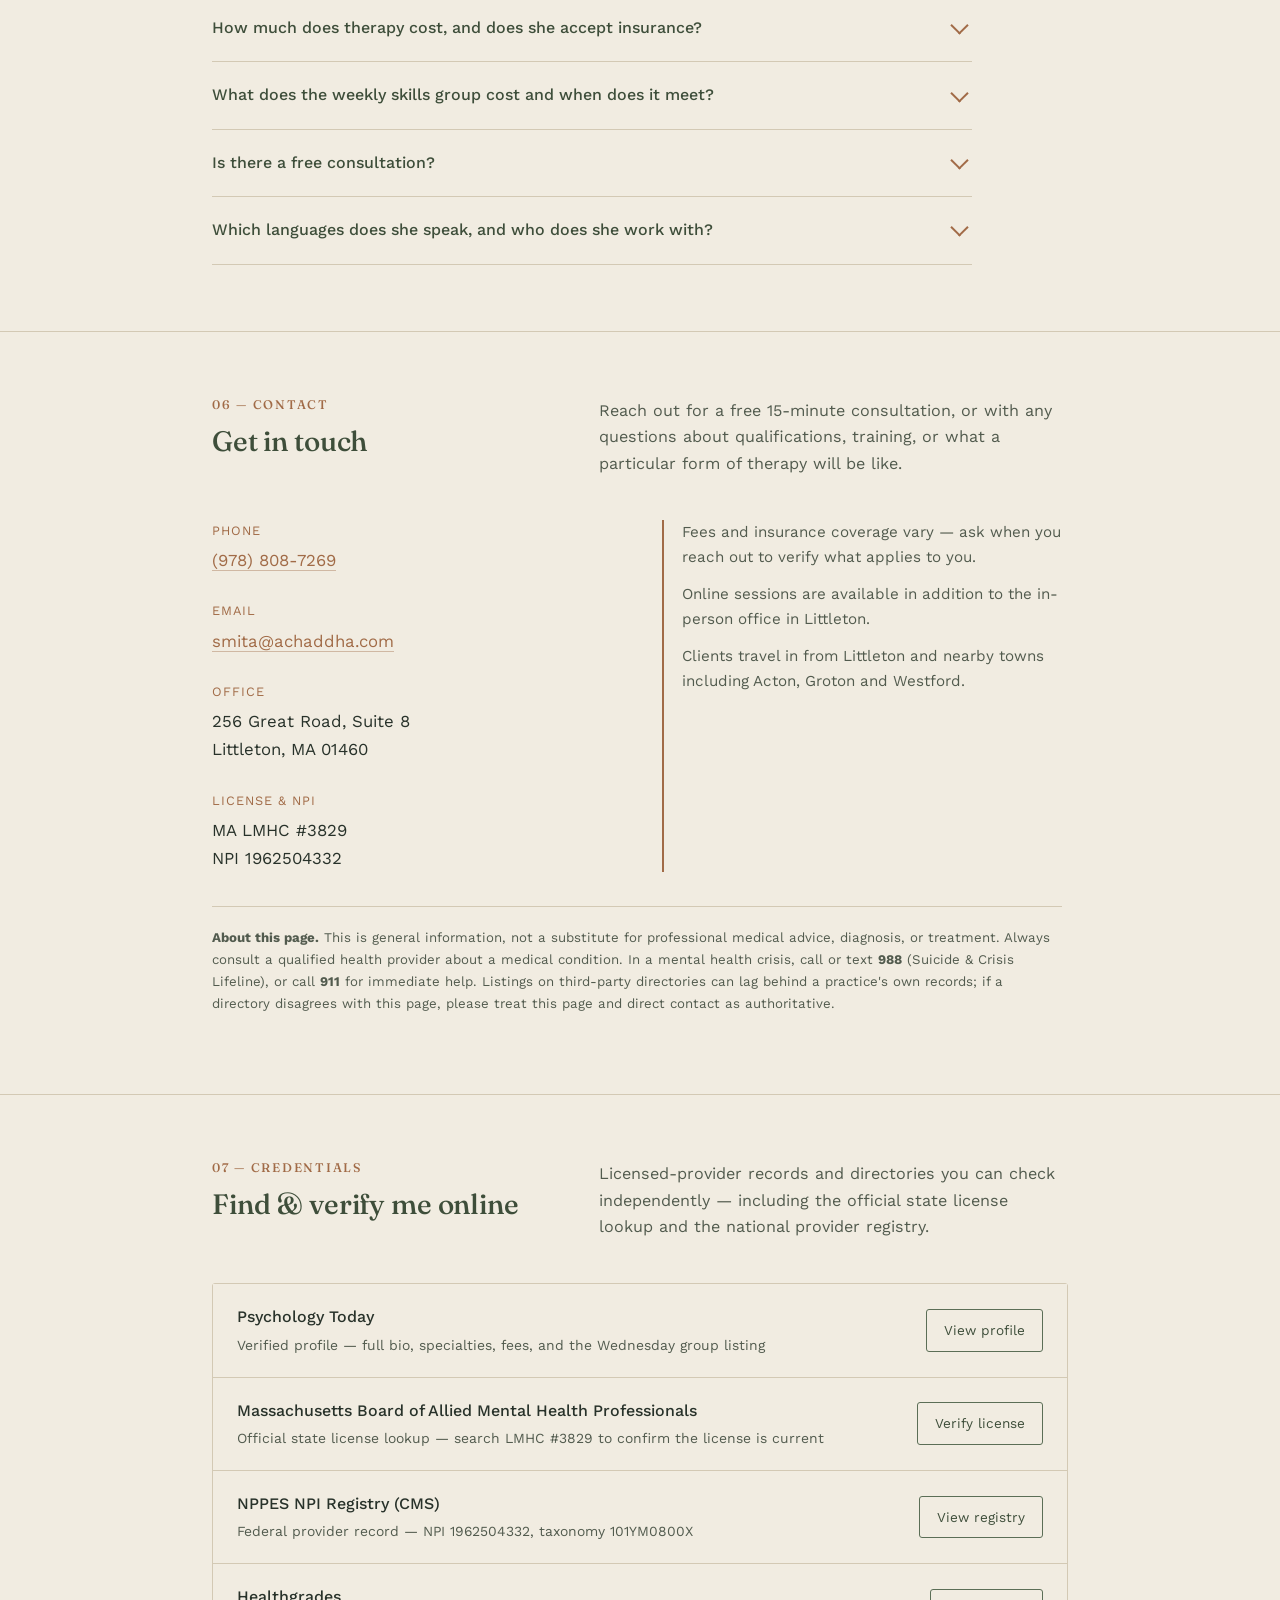
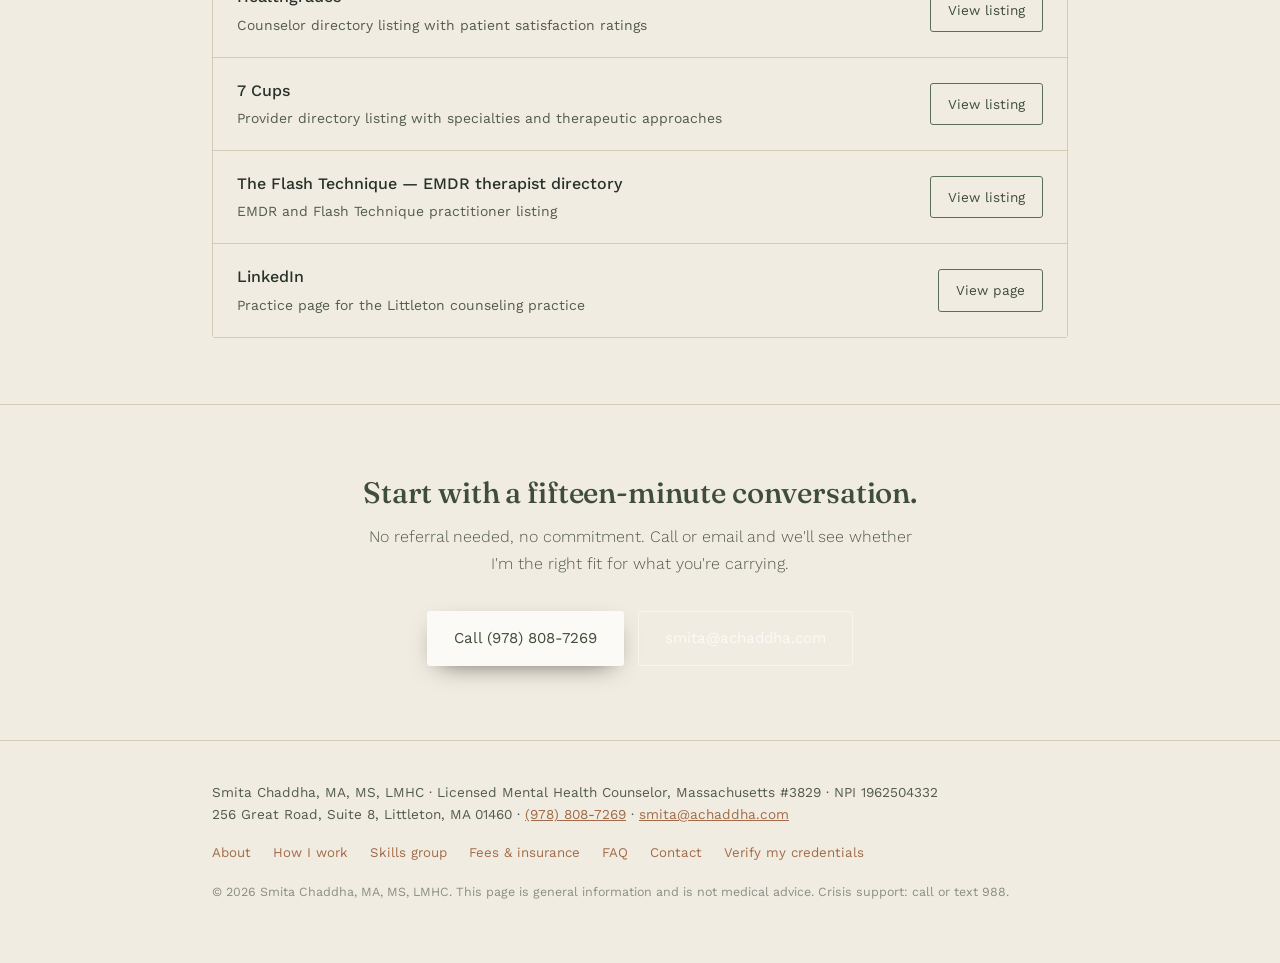
==== commit 74324143: "site: AI-enhanced full-bleed hero, fix hero collision, wire site.js Hero was a 142x70 thumbnail stre" ====
--- a/index.html
+++ b/index.html
@@ -61,7 +61,7 @@
       "description": "Licensed mental health counselor in Littleton, Massachusetts, specialising in trauma and EMDR. Trained in a nine-month trauma programme under Bessel van der Kolk and a year-long Sensorimotor Psychotherapy training, and certified by EMDRIA as both a therapist and an approved consultant.",
       "url": "https://ari-builds.github.io/smita-chaddha-therapy/",
       "email": "smita@achaddha.com",
-      "telephone": "+1-978-808-7269",
+      "telephone": "+19788087269",
       "image": "https://ari-builds.github.io/smita-chaddha-therapy/assets/og-image.jpg",
       "priceRange": "$$",
       "currenciesAccepted": "USD",
@@ -262,39 +262,67 @@
   }
 
   /* ============ hero ============ */
-  .hero{padding:76px 0 88px;position:relative;overflow:hidden;}
-  .hero-shape{
-    position:absolute;top:-160px;right:-180px;width:520px;height:520px;z-index:0;
-    border-radius:44% 56% 62% 38% / 48% 40% 60% 52%;
-    background:radial-gradient(circle at 35% 30%,#6F8267 0%,#4C5E47 65%,transparent 100%);
-    opacity:.15;
-  }
-  .hero-grid{display:grid;grid-template-columns:1fr 232px;gap:48px;align-items:start;position:relative;z-index:1;}
-  .eyebrow-plain{font-size:.78rem;color:var(--clay);margin-bottom:18px;text-transform:uppercase;letter-spacing:.12em;}
-  .hero h1{font-size:clamp(2.15rem,4.6vw,3.15rem);max-width:12em;}
-  .hero h1 em{font-style:italic;color:var(--sage);}
-  .hero p.sub{margin-top:22px;font-size:1.08rem;color:var(--ink-soft);max-width:36em;font-weight:300;}
-  .creds-line{margin-top:26px;font-size:.93rem;color:var(--sage-deep);font-weight:500;}
-  .creds-line .alt{display:block;color:var(--ink-soft);font-size:.85rem;margin-top:5px;font-weight:400;}
+  /* Full-bleed photo hero. Text is NEVER transformed here: only the
+     decorative media layer moves on scroll, which is what removes the
+     copy-vs-next-section collision the deployed build had. */
+  .hero{
+    position:relative;z-index:1;isolation:isolate;overflow:hidden;
+    padding:104px 0 112px;min-height:min(76vh,740px);
+    display:flex;align-items:center;
+  }
+  .hero-media{
+    position:absolute;inset:-10% 0;z-index:-2;
+    will-change:transform;transform:translate3d(0,0,0);
+    background:var(--sage-deep);
+  }
+  .hero-media img{width:100%;height:100%;object-fit:cover;object-position:center 54%;display:block;}
+  .hero-scrim{
+    position:absolute;inset:0;z-index:-1;
+    background:
+      linear-gradient(100deg, rgba(24,32,24,.90) 0%, rgba(26,34,26,.74) 44%, rgba(28,36,28,.42) 100%),
+      linear-gradient(to bottom, rgba(20,27,20,.55) 0%, rgba(20,27,20,0) 30%, rgba(20,27,20,.45) 100%);
+  }
+  .hero-grid{
+    display:grid;grid-template-columns:1fr;gap:48px;align-items:center;
+    position:relative;z-index:1;width:100%;
+  }
+  .hero-inner{max-width:780px;}
+  .eyebrow-plain{
+    font-size:.78rem;color:#D4E7A5;margin-bottom:18px;
+    text-transform:uppercase;letter-spacing:.14em;
+  }
+  .hero h1{font-size:clamp(2.2rem,4.8vw,3.35rem);max-width:13em;color:#FBFAF6;}
+  .hero h1 em{font-style:italic;color:#D4E7A5;}
+  .hero p.sub{
+    margin-top:22px;font-size:1.08rem;color:#E4EADF;max-width:38em;font-weight:300;
+    text-shadow:0 1px 2px rgba(0,0,0,.35);
+  }
+  .creds-line{
+    margin-top:26px;font-size:.93rem;color:#FBFAF6;font-weight:500;
+    text-shadow:0 1px 2px rgba(0,0,0,.4);
+  }
+  .creds-line .alt{display:block;color:#CFD8C9;font-size:.85rem;margin-top:5px;font-weight:400;}
   .badges{display:flex;flex-wrap:wrap;gap:8px;margin-top:24px;}
   .badges span{
-    background:var(--paper-deep);border:1px solid var(--line);color:var(--sage-deep);
+    background:rgba(251,250,246,.12);border:1px solid rgba(251,250,246,.34);color:#EDF1E7;
     padding:6px 13px;font-size:.82rem;border-radius:var(--radius);
+    backdrop-filter:blur(2px);
   }
   .cta-row{margin-top:34px;display:flex;gap:14px;flex-wrap:wrap;}
   .btn{
     display:inline-flex;align-items:center;gap:9px;
     padding:14px 26px;border-radius:var(--radius);text-decoration:none;
-    font-size:.94rem;border:1px solid var(--sage-deep);
+    font-size:.94rem;border:1px solid transparent;
     transition:background .2s ease,color .2s ease,transform .2s ease,box-shadow .2s ease;
   }
   .btn svg{flex:none;width:16px;height:16px;}
-  .btn-solid{background:var(--sage-deep);color:var(--white);box-shadow:var(--shadow);}
-  .btn-solid:hover{background:var(--sage);transform:translateY(-1px);}
-  .btn-outline{color:var(--sage-deep);background:transparent;}
-  .btn-outline:hover{background:var(--paper-deep);}
-
-  /* portrait */
+  .btn-solid{background:var(--white);color:var(--sage-deep);box-shadow:0 8px 26px -12px rgba(0,0,0,.7);}
+  .btn-solid:hover{background:#EDE7D9;transform:translateY(-1px);}
+  .btn-outline{color:#FBFAF6;border-color:rgba(251,250,246,.62);background:transparent;}
+  .btn-outline:hover{background:rgba(251,250,246,.14);}
+  .btn:focus-visible{outline:2px solid #D4E7A5;outline-offset:3px;}
+
+  /* portrait card, kept off the hero and used inside About instead */
   .portrait{position:relative;}
   .portrait-frame{
     border:1px solid var(--line);background:var(--paper-deep);
@@ -306,9 +334,15 @@
     border-left:2px solid var(--clay);padding-left:12px;
   }
   @media (max-width:820px){
-    .hero-grid{grid-template-columns:1fr;gap:34px;}
+    .hero{padding:74px 0 82px;min-height:0;}
+    .hero-grid{gap:34px;}
+    .hero-scrim{
+      background:
+        linear-gradient(180deg, rgba(22,30,22,.86) 0%, rgba(24,32,24,.78) 60%, rgba(24,32,24,.86) 100%);
+    }
     .portrait{max-width:260px;}
   }
+
 
   /* ============ sections ============ */
   section{padding:66px 0;border-top:1px solid var(--line);position:relative;z-index:1;}
@@ -463,20 +497,34 @@
   .colophon{margin-top:18px;font-size:.78rem;color:#8a8f85;}
 
   /* reveal */
-  .rv{opacity:0;transform:translateY(14px);transition:opacity .7s cubic-bezier(.2,.7,.3,1),transform .7s cubic-bezier(.2,.7,.3,1);}
-  .rv.in{opacity:1;transform:none;}
+  /* Reveal is opt-IN via html.reveal, set by the head snippet below.
+     If site.js never loads, that class is removed by a failsafe timer, so
+     content can never be left permanently invisible. */
+  .rv{transition:opacity .7s cubic-bezier(.2,.7,.3,1),transform .7s cubic-bezier(.2,.7,.3,1);}
+  html.reveal .rv{opacity:0;transform:translateY(14px);}
+  html.reveal .rv.in{opacity:1;transform:none;}
   @media (prefers-reduced-motion:reduce){
     html{scroll-behavior:auto;}
-    .rv{opacity:1;transform:none;transition:none;}
+    .rv,html.reveal .rv{opacity:1;transform:none;transition:none;}
     *{animation:none!important;transition-duration:.01ms!important;}
   }
 
   @media print{
-    .brandbar nav,.cta-row,.mobile-bar,.final-cta,.hero-shape{display:none;}
+    .brandbar nav,.cta-row,.mobile-bar,.final-cta,.hero-media,.hero-scrim{display:none;}
     body{background:#fff;}
     .faq-item .answer{display:block!important;}
   }
 </style>
+<script>
+/* Arms scroll-reveal before first paint. Failsafe: if site.js never runs
+   (404, blocked, error), reveal is switched back off so no content can be
+   left permanently invisible. With JS disabled this script never executes
+   either, so content stays visible. */
+document.documentElement.classList.add('reveal');
+window.__revealFailsafe = setTimeout(function () {
+  document.documentElement.classList.remove('reveal');
+}, 3000);
+</script>
 </head>
 <body>
 
@@ -496,7 +544,13 @@
 
 <header>
   <div class="wrap hero">
-    <div class="hero-shape" aria-hidden="true"></div>
+    <div class="hero-media" aria-hidden="true">
+      <picture>
+        <source srcset="assets/hero-enhanced.webp" type="image/webp">
+        <img src="assets/hero-enhanced.jpg" alt="" fetchpriority="high" decoding="async">
+      </picture>
+    </div>
+    <div class="hero-scrim" aria-hidden="true"></div>
     <div class="hero-grid">
       <div class="hero-inner">
         <div class="eyebrow-plain">Littleton, Massachusetts · Individual &amp; group</div>
@@ -523,18 +577,10 @@
           </a>
         </div>
       </div>
-
-      <div class="portrait">
-        <div class="portrait-frame">
-          <!-- Drop a real headshot at assets/smita-chaddha.jpg and it replaces the placeholder automatically. -->
-          <img src="assets/photo-placeholder.jpg" alt="Portrait of Smita Chaddha, MA, MS, LMHC, licensed mental health counselor in Littleton, Massachusetts"
-               onerror="this.src='assets/photo-placeholder.jpg'">
-        </div>
-        <p class="portrait-cap">Sessions in Littleton and online. Free 15-minute consultation before committing.</p>
-      </div>
     </div>
   </div>
 </header>
+
 
 <main id="main">
 
@@ -788,7 +834,7 @@
           <div class="pname">Massachusetts Board of Allied Mental Health Professionals</div>
           <span class="pdesc">Official state license lookup — search LMHC #3829 to confirm the license is current</span>
         </div>
-        <a href="https://mhc.mass.gov/lookup" target="_blank" rel="noopener noreferrer">Verify license</a>
+        <a href="https://www.mass.gov/orgs/board-of-registration-of-allied-mental-health-and-human-services-professions" target="_blank" rel="noopener noreferrer">Verify license</a>
       </div>
       <div class="profile-row">
         <div>
@@ -862,29 +908,7 @@
   <a class="mail" href="mailto:smita@achaddha.com">Email</a>
 </div>
 
-<script>
-  document.getElementById('year').textContent = new Date().getFullYear();
-
-  // Real photo wins over placeholder when present.
-  var hero = document.querySelector('.portrait-frame img');
-  var real = new Image();
-  real.onload = function () { hero.src = 'assets/smita-chaddha.jpg'; };
-  real.src = 'assets/smita-chaddha.jpg';
-
-  // Gentle scroll reveal, skipped when reduced motion is requested.
-  var reduce = window.matchMedia('(prefers-reduced-motion: reduce)').matches;
-  var items = document.querySelectorAll('.rv');
-  if (!reduce && 'IntersectionObserver' in window) {
-    var io = new IntersectionObserver(function (entries) {
-      entries.forEach(function (e) {
-        if (e.isIntersecting) { e.target.classList.add('in'); io.unobserve(e.target); }
-      });
-    }, { rootMargin: '0px 0px -8% 0px', threshold: 0.06 });
-    items.forEach(function (el) { io.observe(el); });
-  } else {
-    items.forEach(function (el) { el.classList.add('in'); });
-  }
-</script>
+<script src="site.js" defer></script>
 
 </body>
 </html>
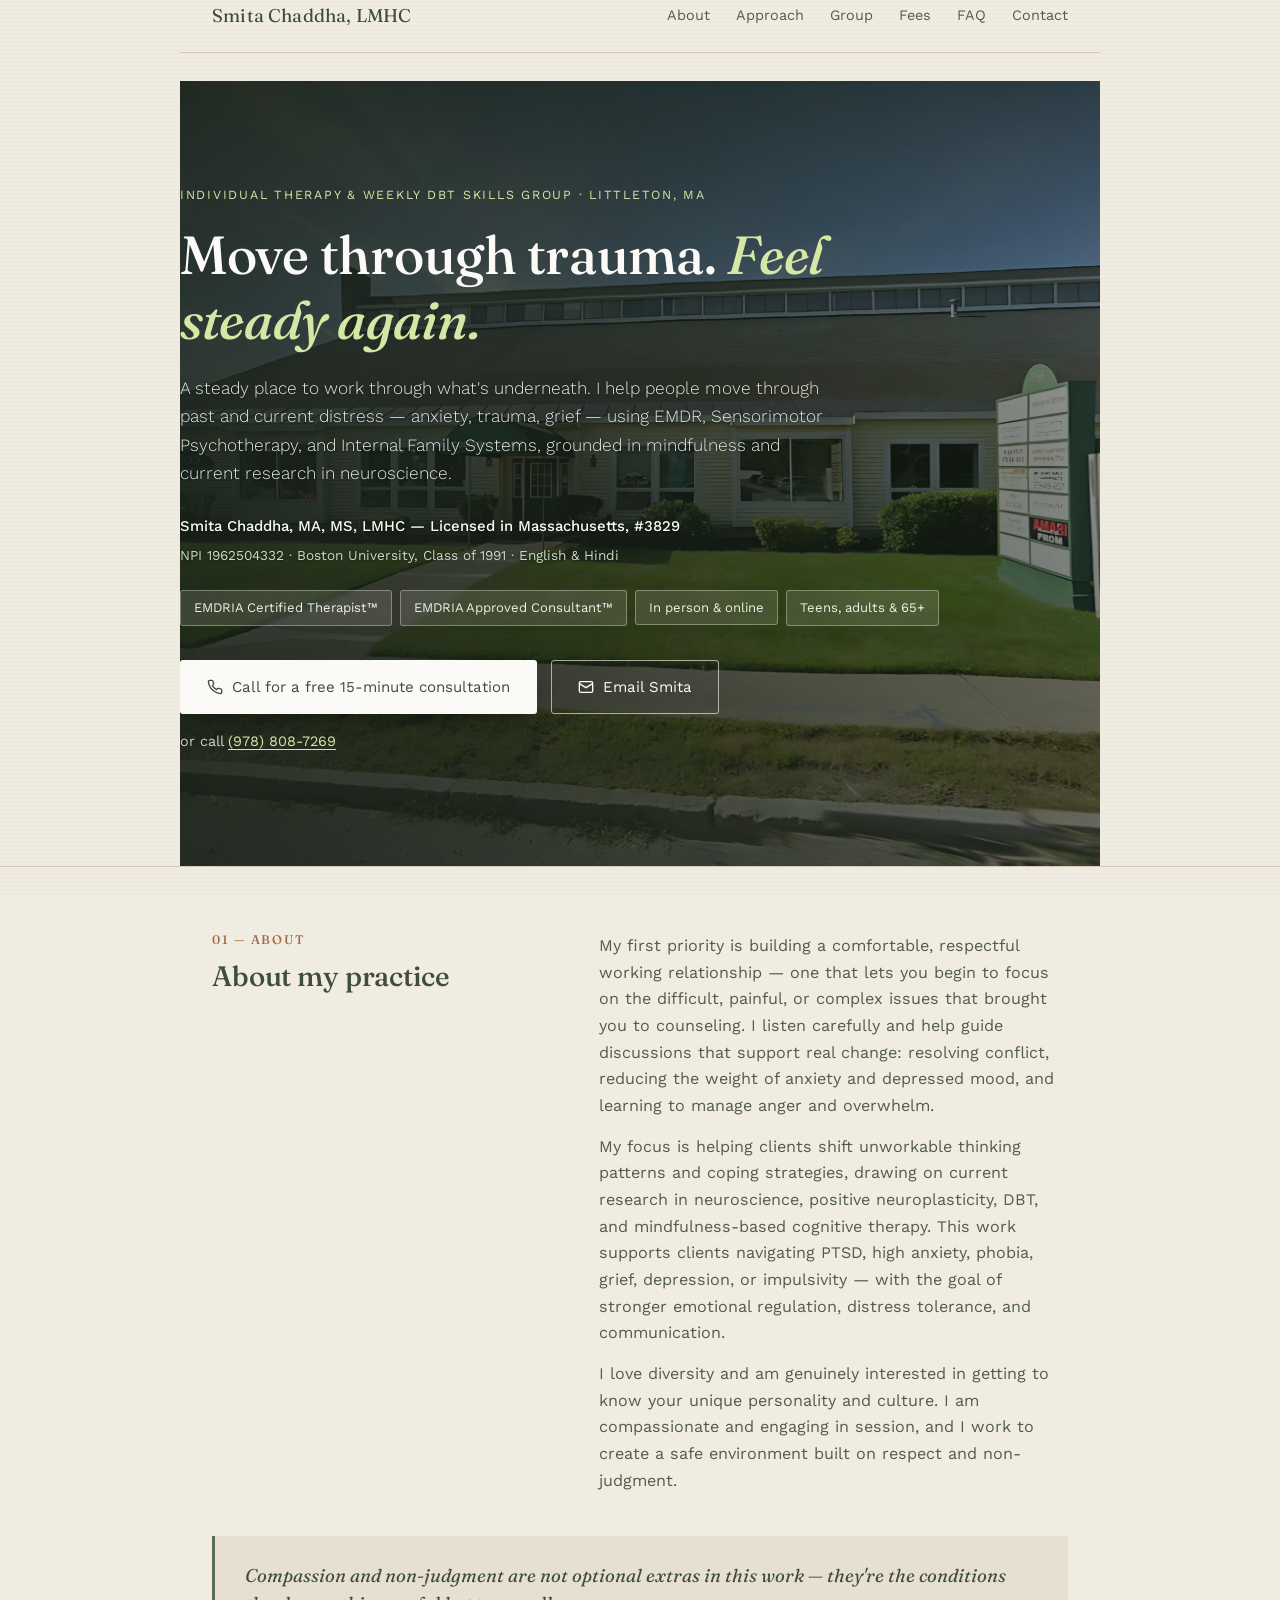
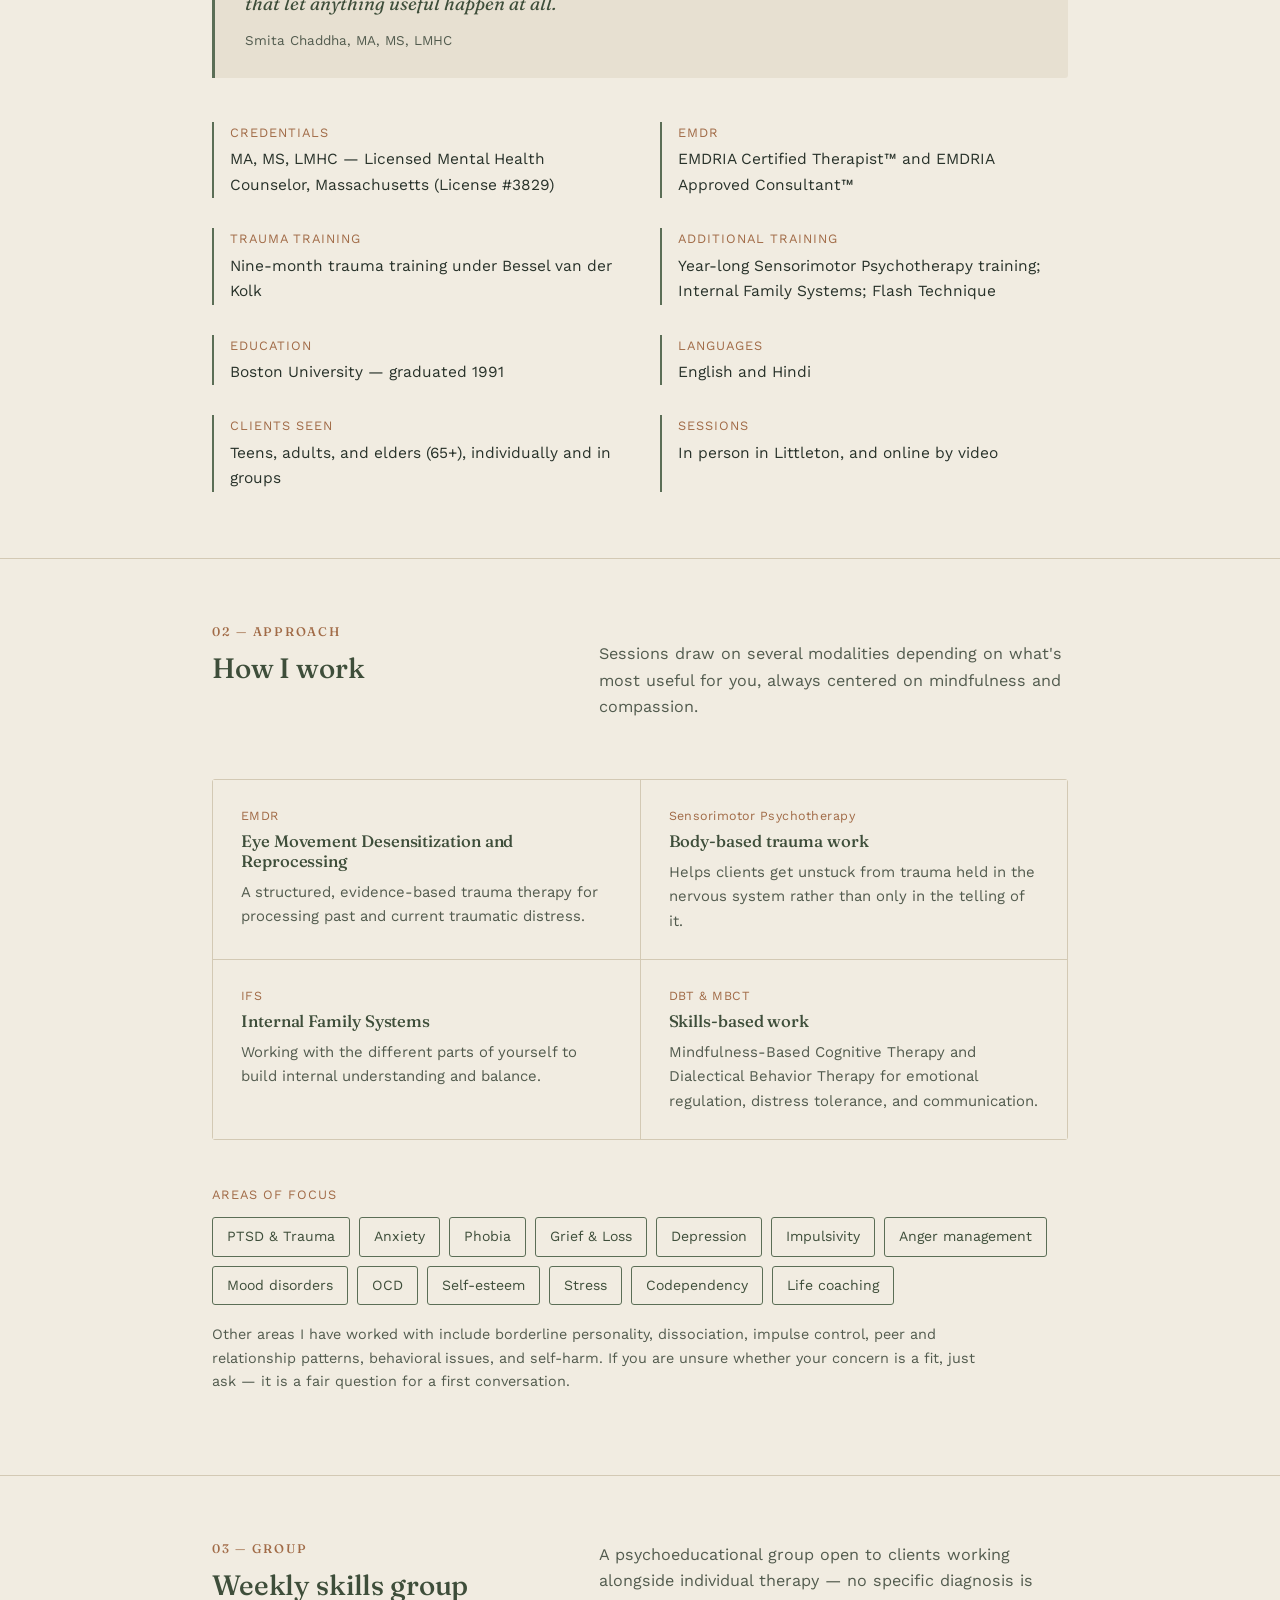
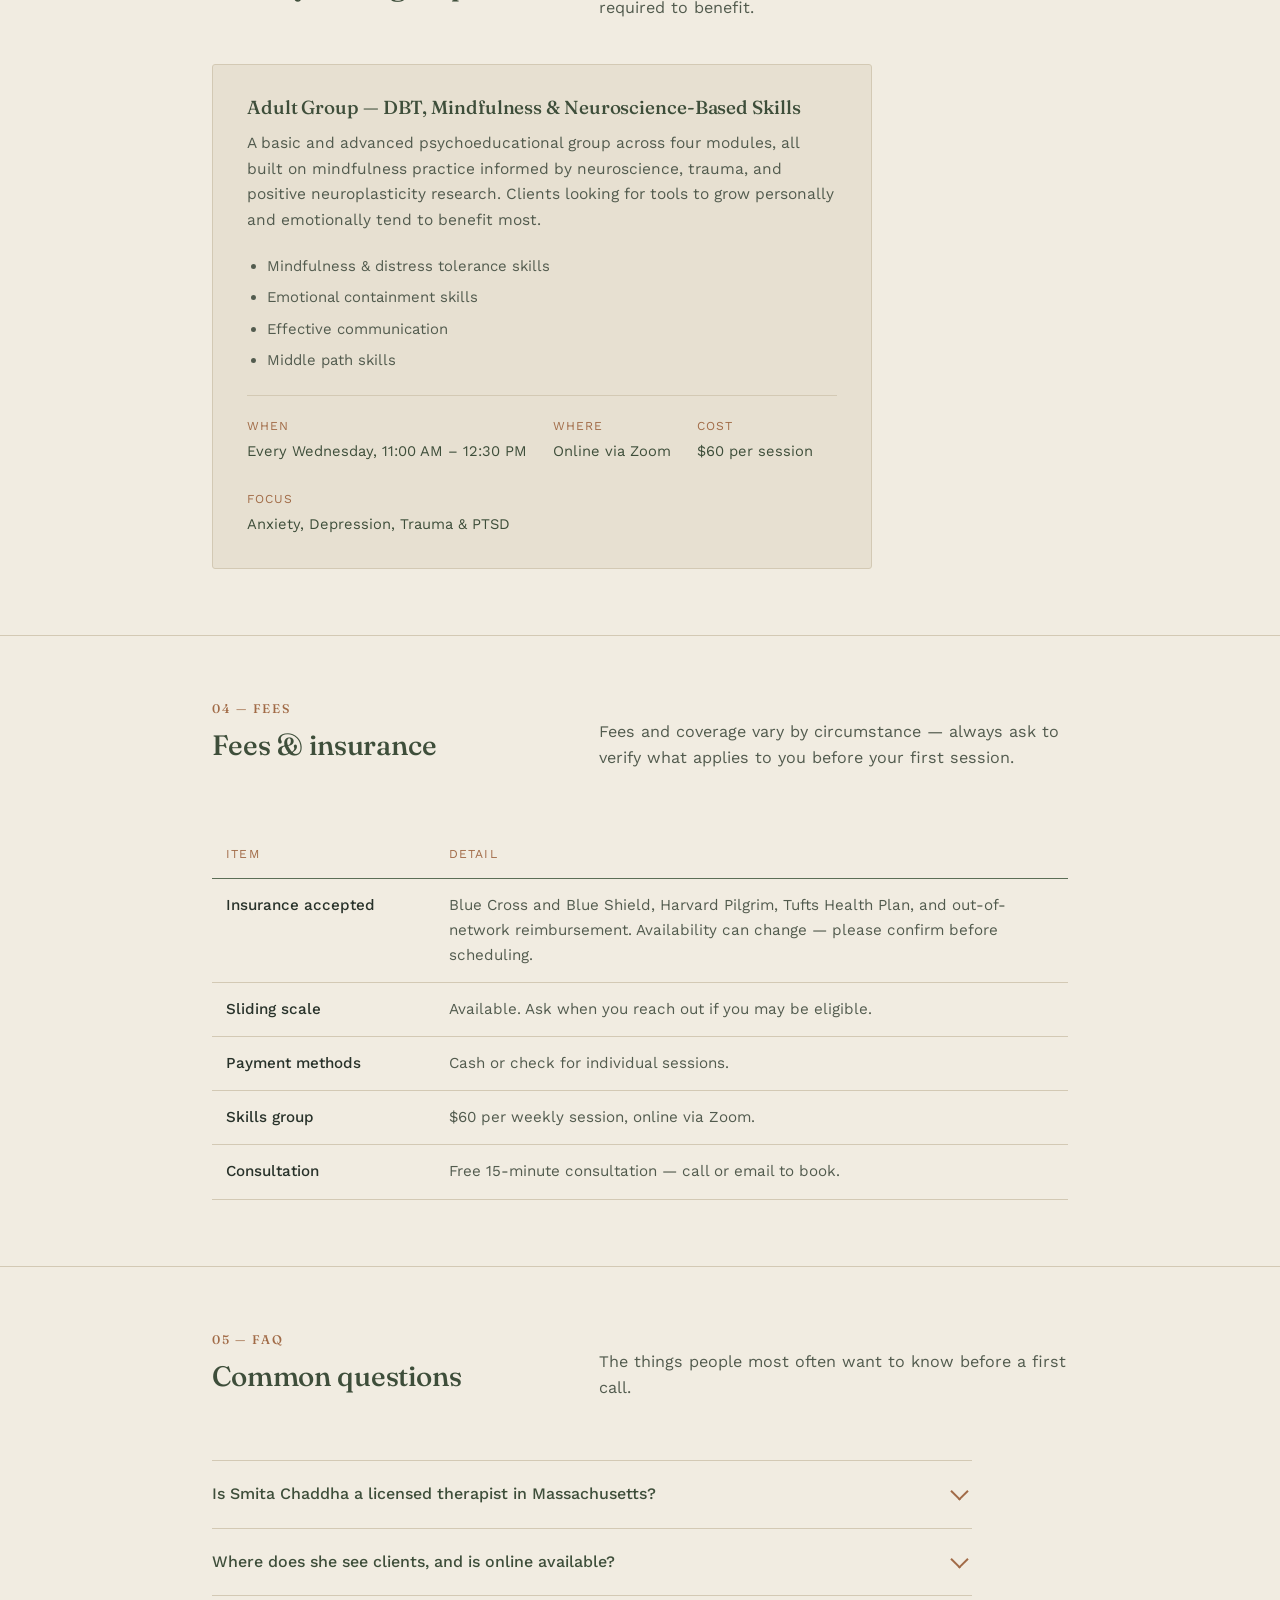
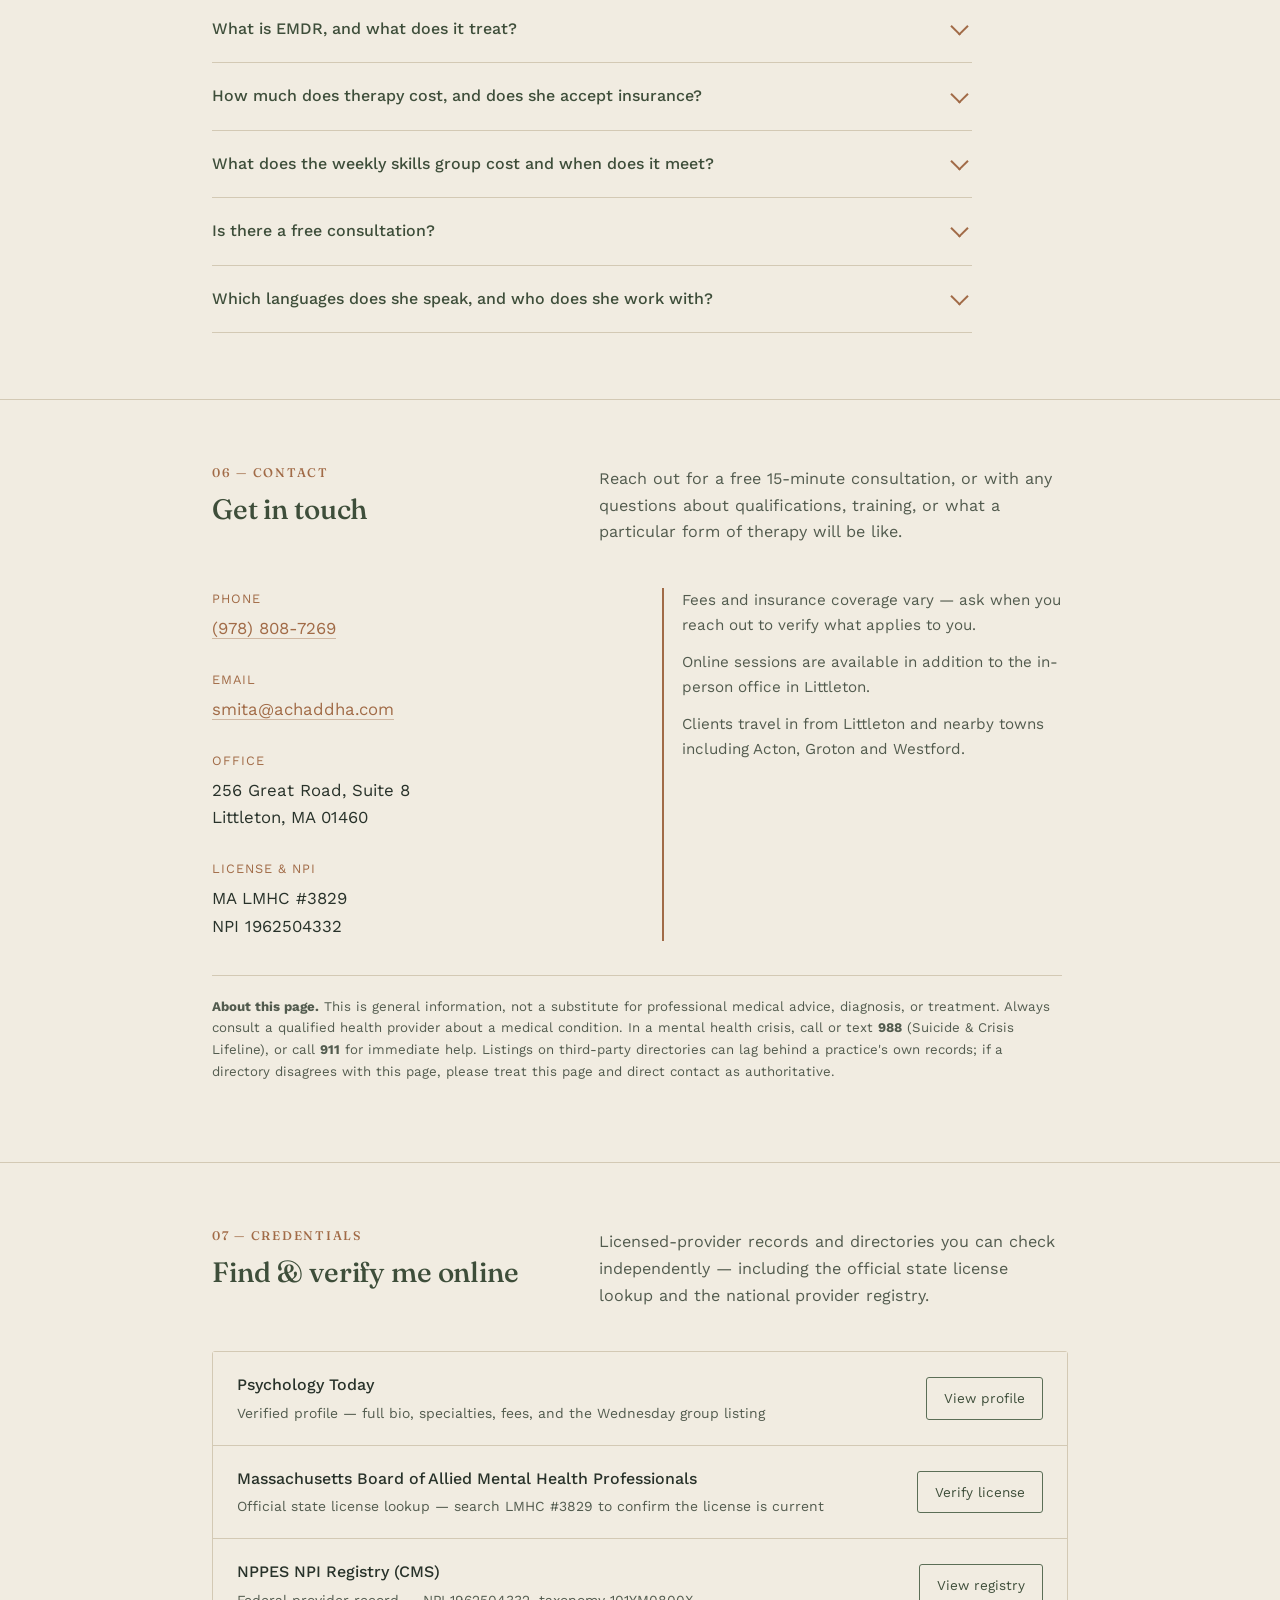
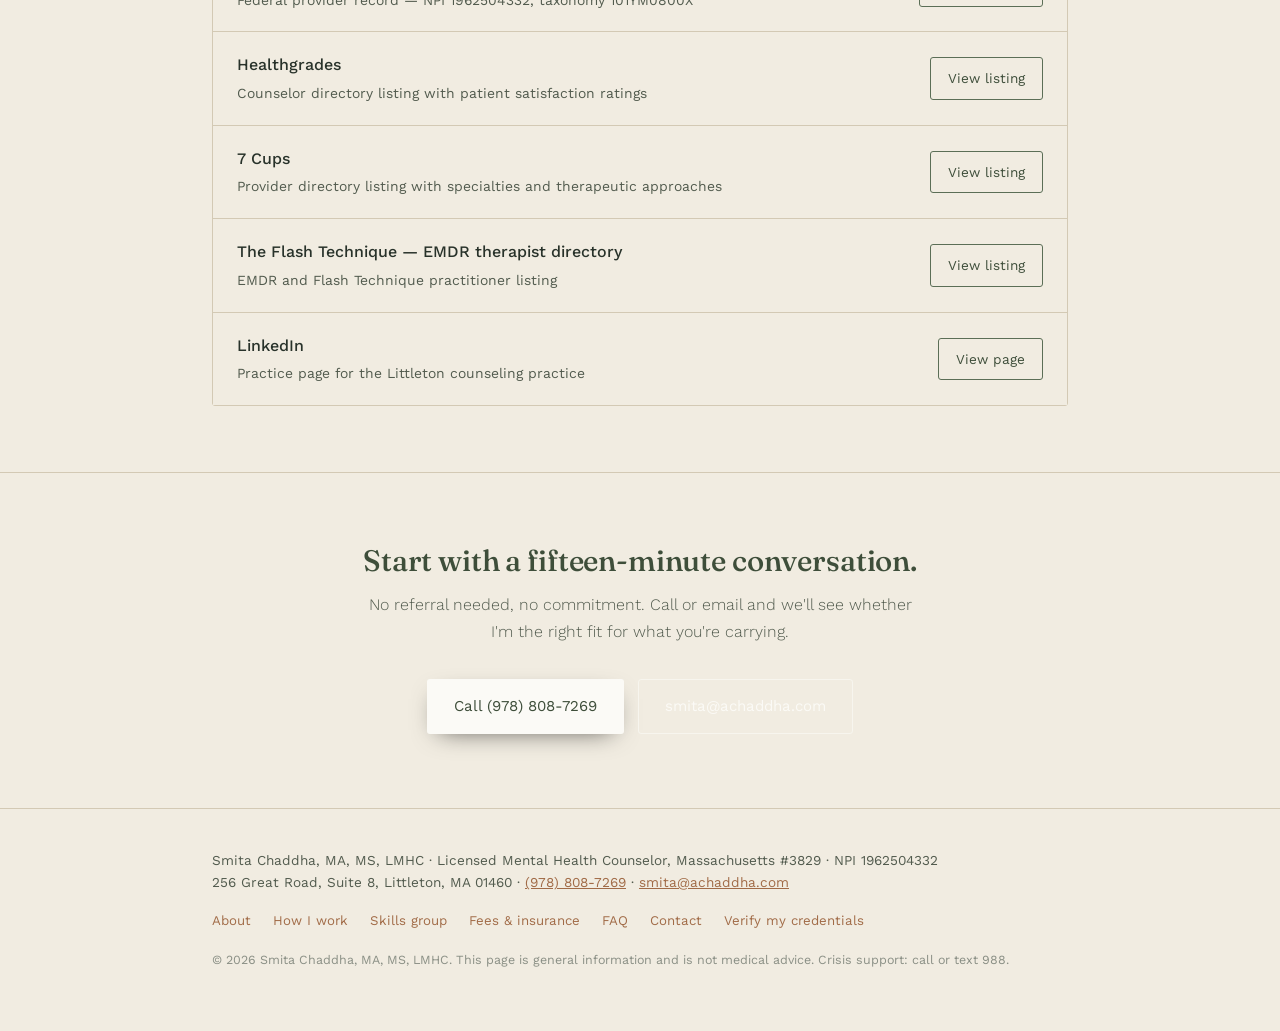
==== commit 56a0aafe: "site: blend hero copy from PR #1 with verified build - h1: adopt PR #1 wording 'Move through trauma." ====
--- a/index.html
+++ b/index.html
@@ -308,7 +308,9 @@
     padding:6px 13px;font-size:.82rem;border-radius:var(--radius);
     backdrop-filter:blur(2px);
   }
-  .cta-row{margin-top:34px;display:flex;gap:14px;flex-wrap:wrap;}
+  .cta-row{margin-top:34px;display:flex;gap:14px;flex-wrap:wrap;align-items:center;}
+  .hero .cta-note{flex-basis:100%;margin:2px 0 0;font-size:.9rem;color:rgba(251,250,246,.8);}
+  .hero .cta-note a{color:#D4E7A5;text-decoration:underline;text-underline-offset:3px;}
   .btn{
     display:inline-flex;align-items:center;gap:9px;
     padding:14px 26px;border-radius:var(--radius);text-decoration:none;
@@ -553,9 +555,9 @@
     <div class="hero-scrim" aria-hidden="true"></div>
     <div class="hero-grid">
       <div class="hero-inner">
-        <div class="eyebrow-plain">Littleton, Massachusetts · Individual &amp; group</div>
-        <h1>A steady place to work through what's <em>underneath</em>.</h1>
-        <p class="sub">I help people identify and move through past and current distress — anxiety, trauma, grief — using EMDR, Sensorimotor Psychotherapy, and Internal Family Systems, grounded in mindfulness and current research in neuroscience.</p>
+        <div class="eyebrow-plain">Individual therapy &amp; weekly DBT skills group · Littleton, MA</div>
+        <h1>Move through trauma. <em>Feel steady again.</em></h1>
+        <p class="sub">A steady place to work through what's underneath. I help people move through past and current distress — anxiety, trauma, grief — using EMDR, Sensorimotor Psychotherapy, and Internal Family Systems, grounded in mindfulness and current research in neuroscience.</p>
         <div class="creds-line">
           Smita Chaddha, MA, MS, LMHC — Licensed in Massachusetts, #3829
           <span class="alt">NPI 1962504332 · Boston University, Class of 1991 · English &amp; Hindi</span>
@@ -569,12 +571,13 @@
         <div class="cta-row">
           <a class="btn btn-solid" href="tel:+19788087269">
             <svg viewBox="0 0 24 24" fill="none" stroke="currentColor" stroke-width="2" aria-hidden="true"><path d="M22 16.9v3a2 2 0 0 1-2.2 2 19.8 19.8 0 0 1-8.6-3.1 19.5 19.5 0 0 1-6-6A19.8 19.8 0 0 1 2.1 4.2 2 2 0 0 1 4.1 2h3a2 2 0 0 1 2 1.7c.1 1 .4 1.9.7 2.8a2 2 0 0 1-.5 2.1L8.1 9.9a16 16 0 0 0 6 6l1.3-1.2a2 2 0 0 1 2.1-.5c.9.3 1.8.6 2.8.7a2 2 0 0 1 1.7 2Z"/></svg>
-            Call (978) 808-7269
+            Call for a free 15-minute consultation
           </a>
           <a class="btn btn-outline" href="mailto:smita@achaddha.com">
             <svg viewBox="0 0 24 24" fill="none" stroke="currentColor" stroke-width="2" aria-hidden="true"><rect x="2" y="4" width="20" height="16" rx="2"/><path d="m2 7 10 6 10-6"/></svg>
-            Free 15-minute consultation
+            Email Smita
           </a>
+          <p class="cta-note">or call <a href="tel:+19788087269">(978) 808-7269</a></p>
         </div>
       </div>
     </div>
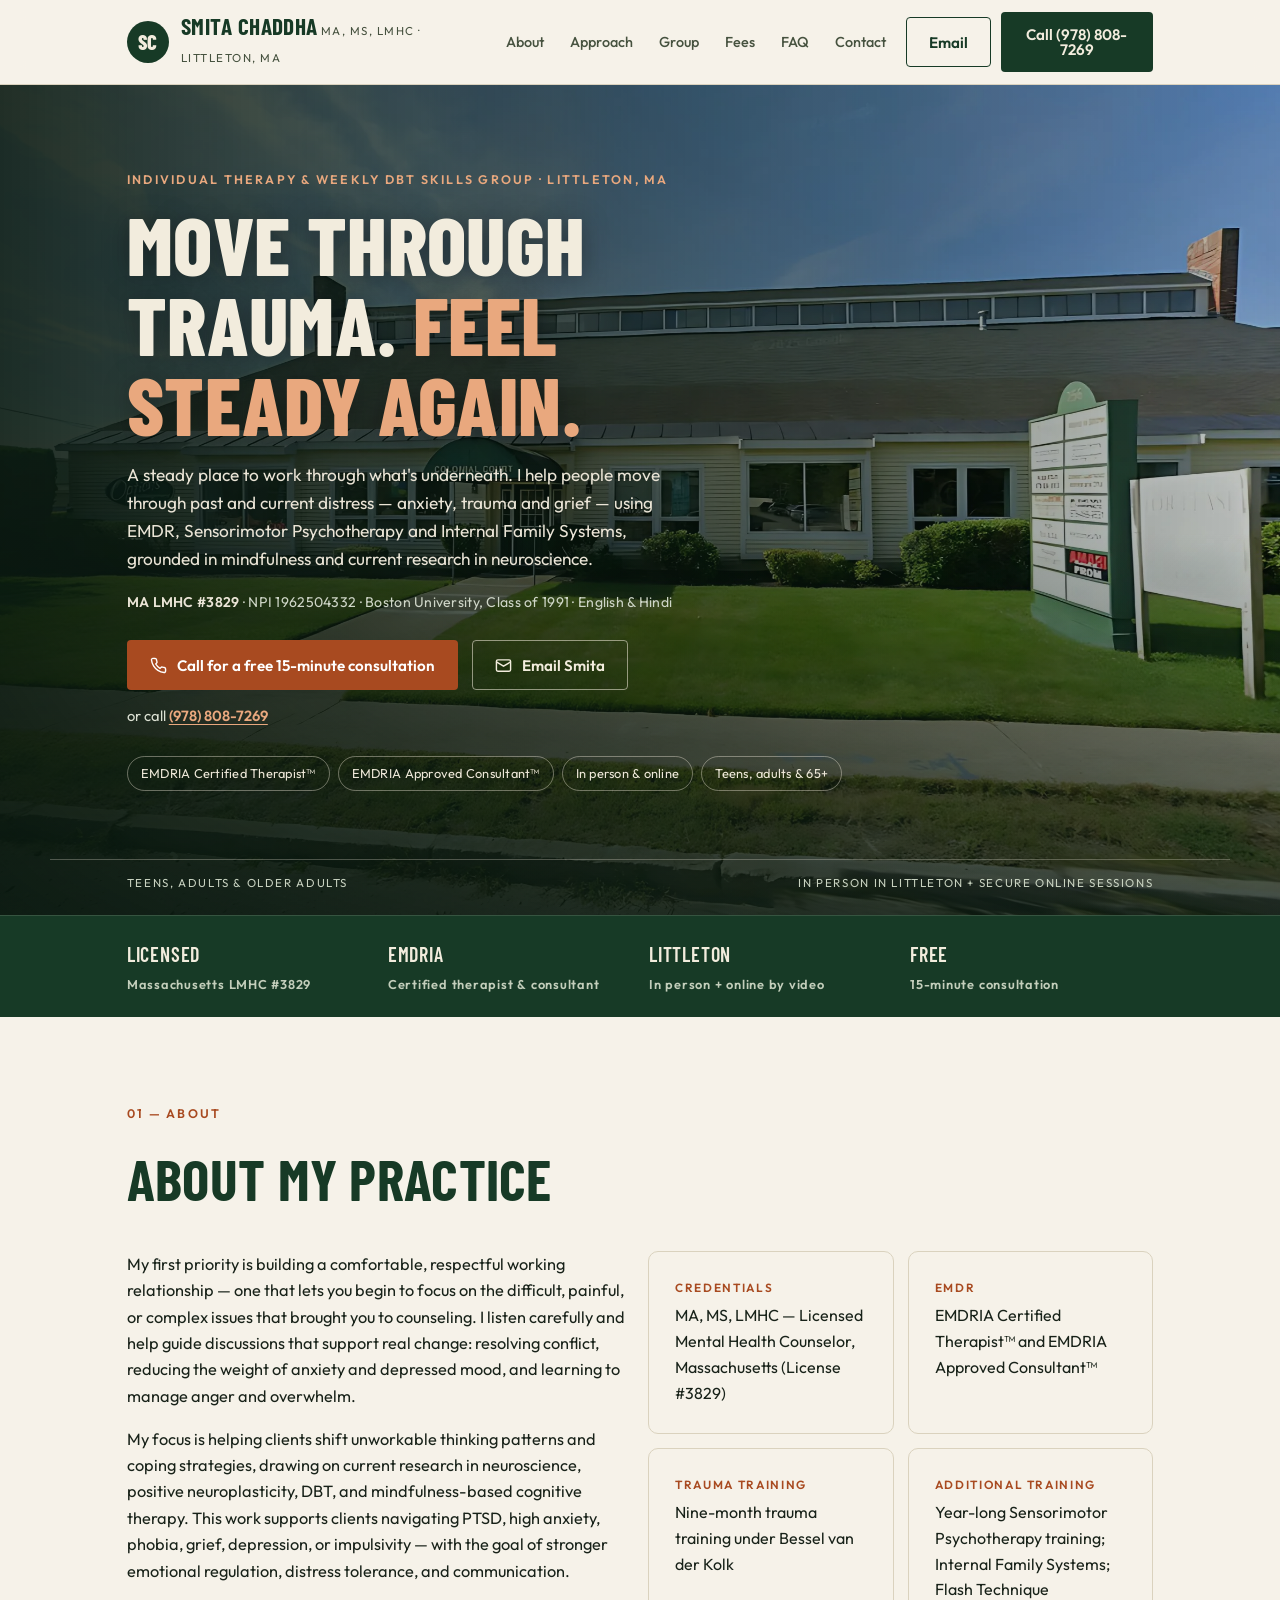
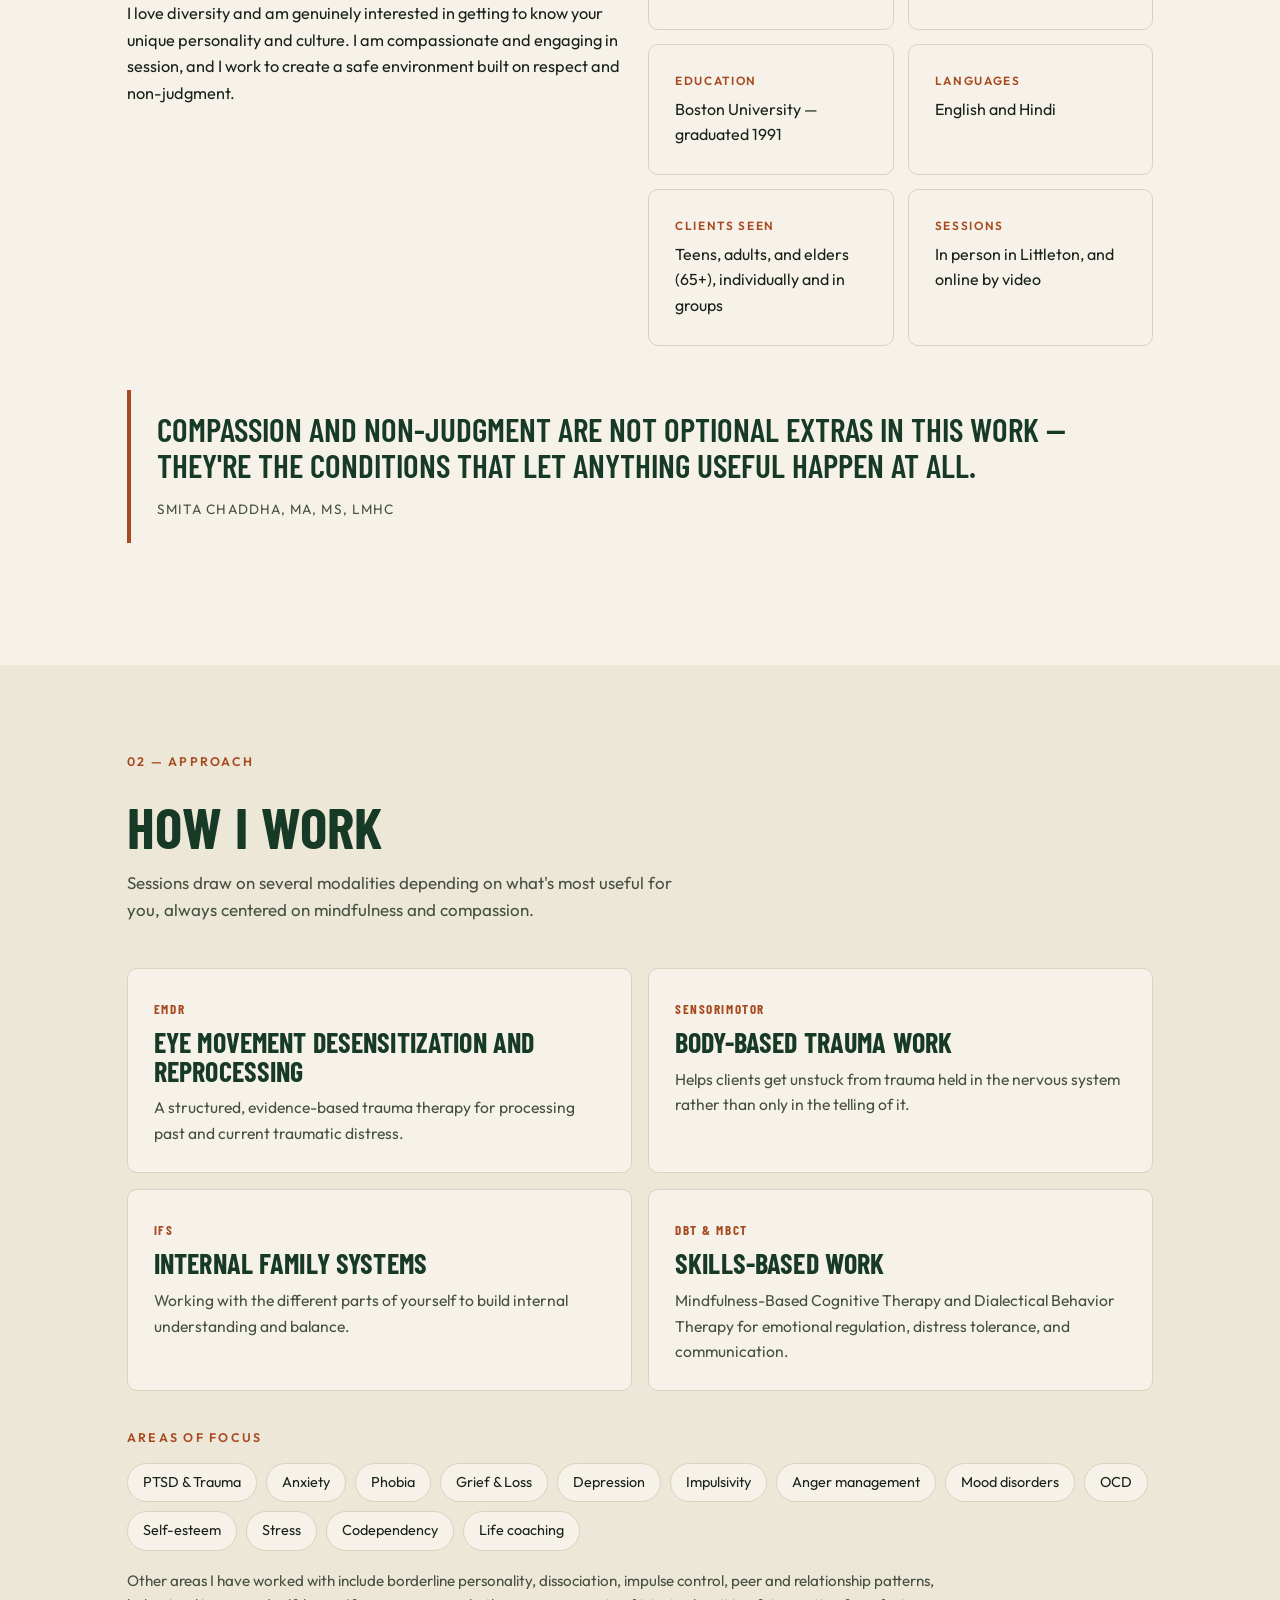
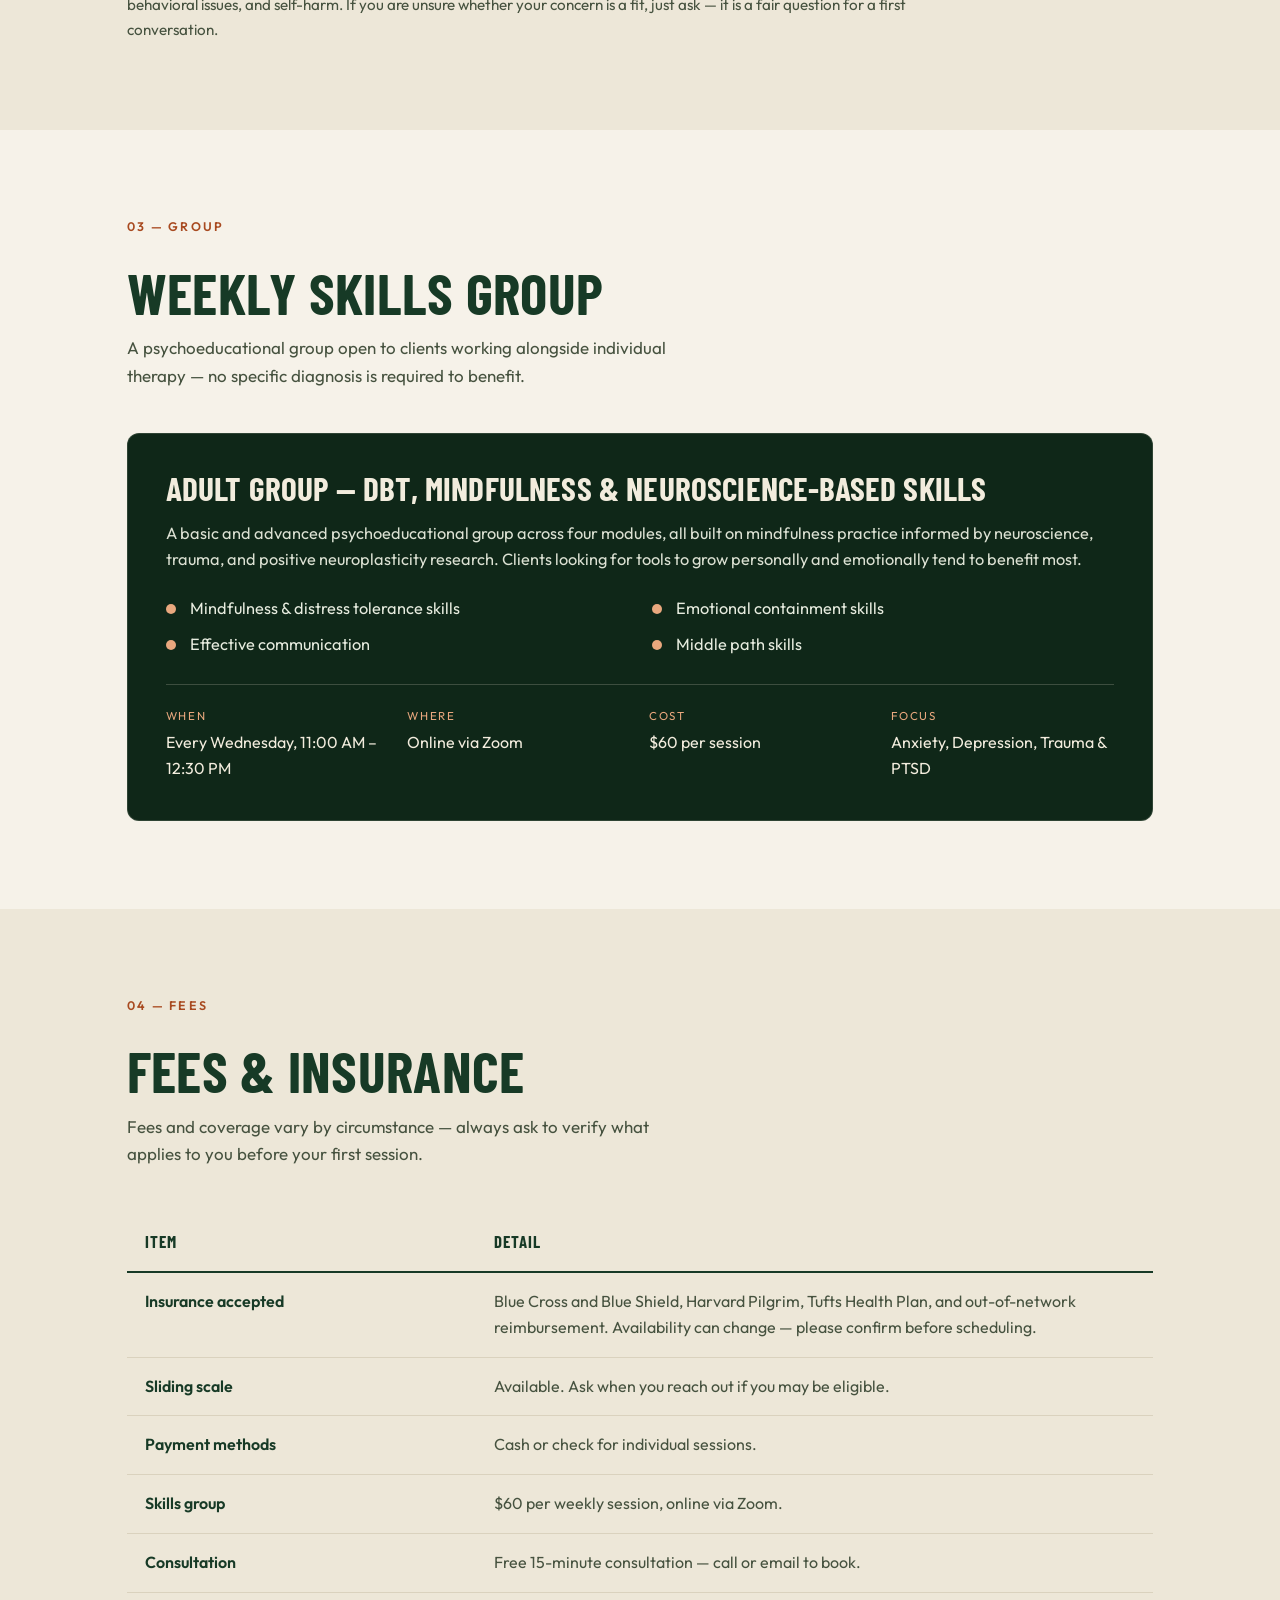
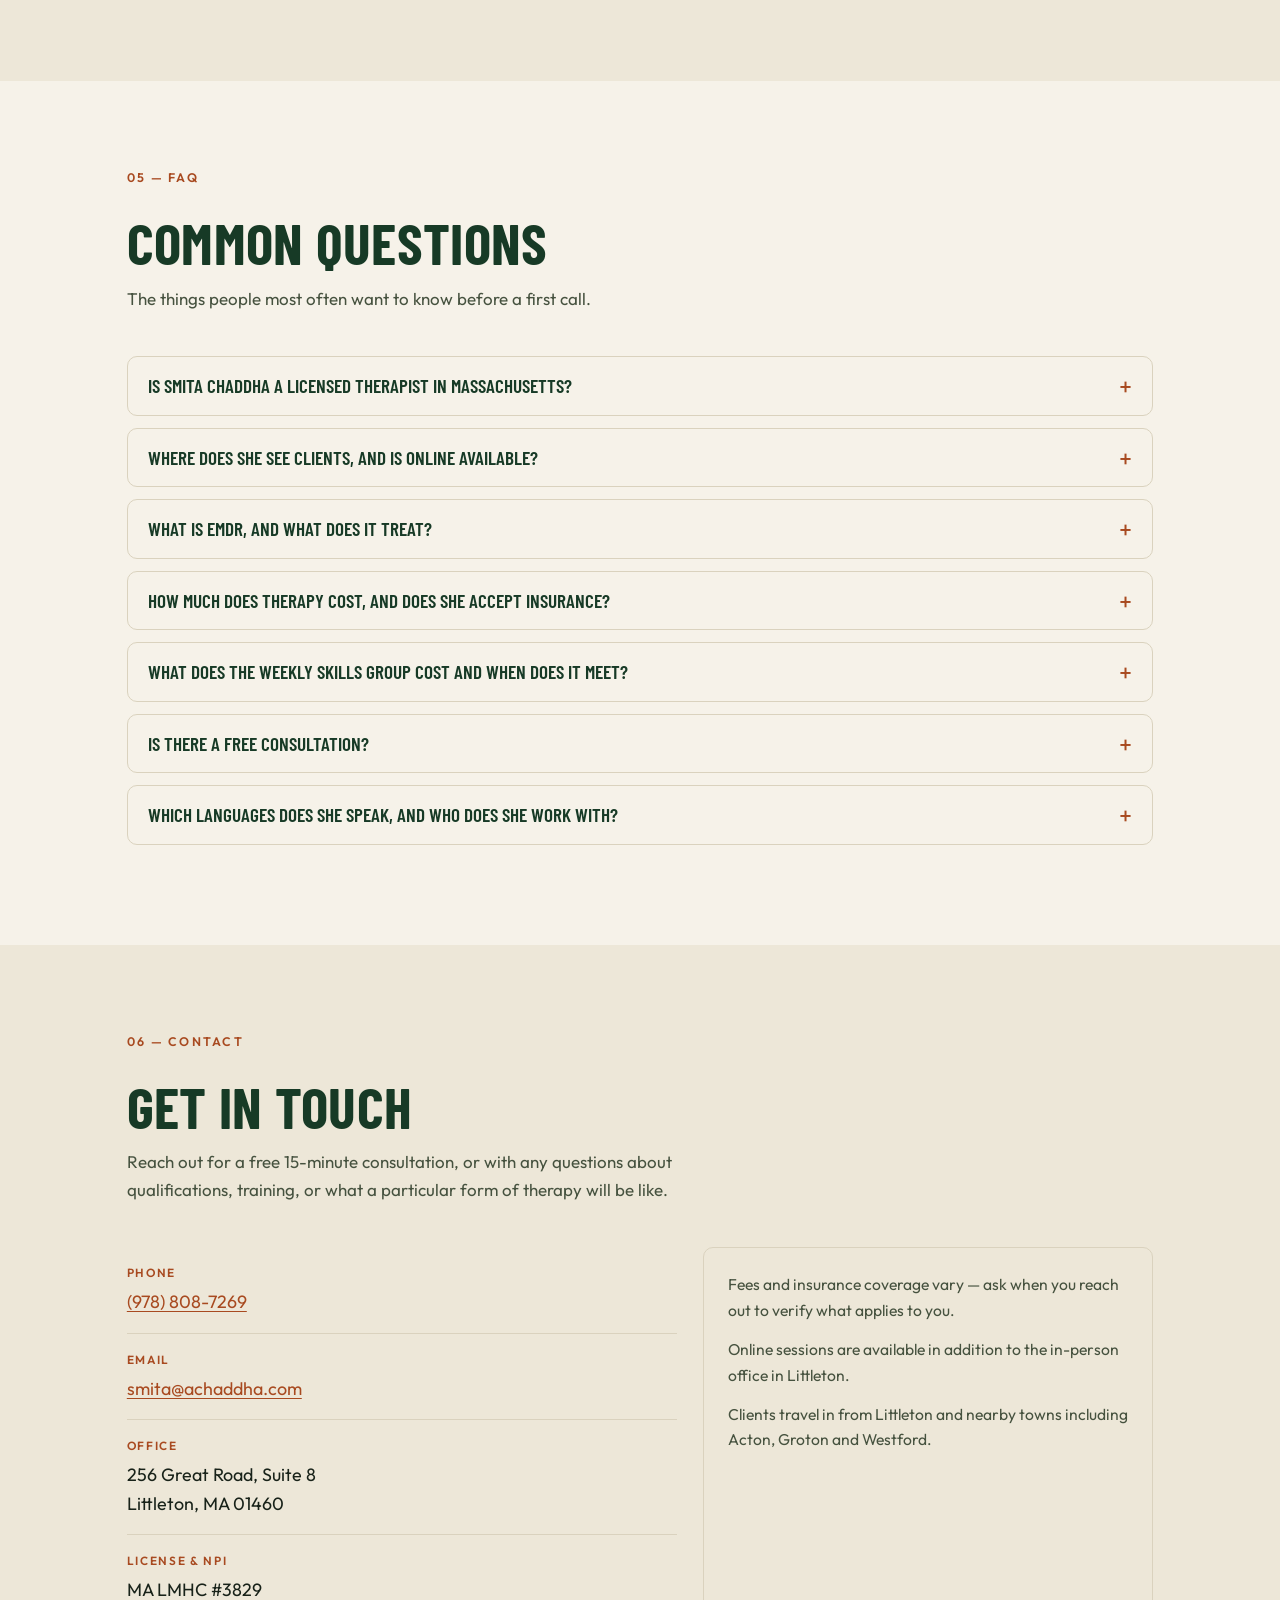
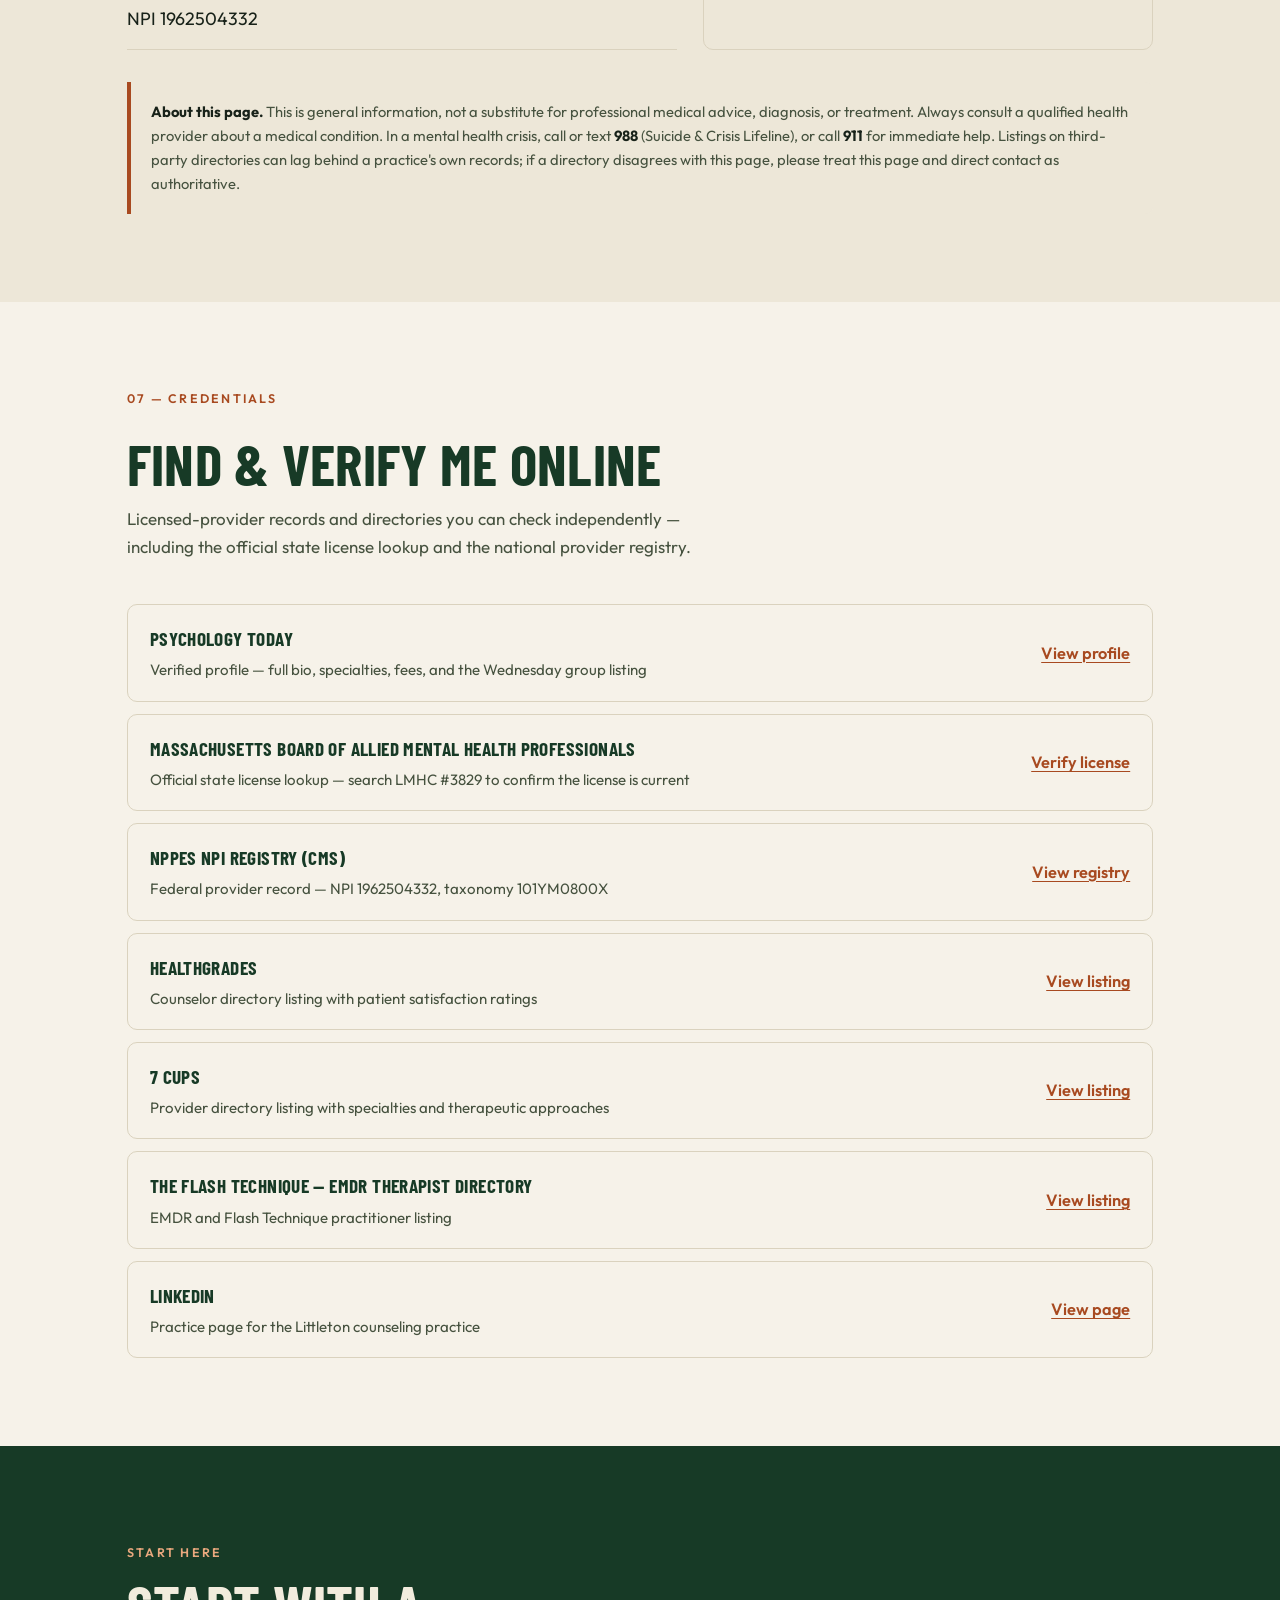
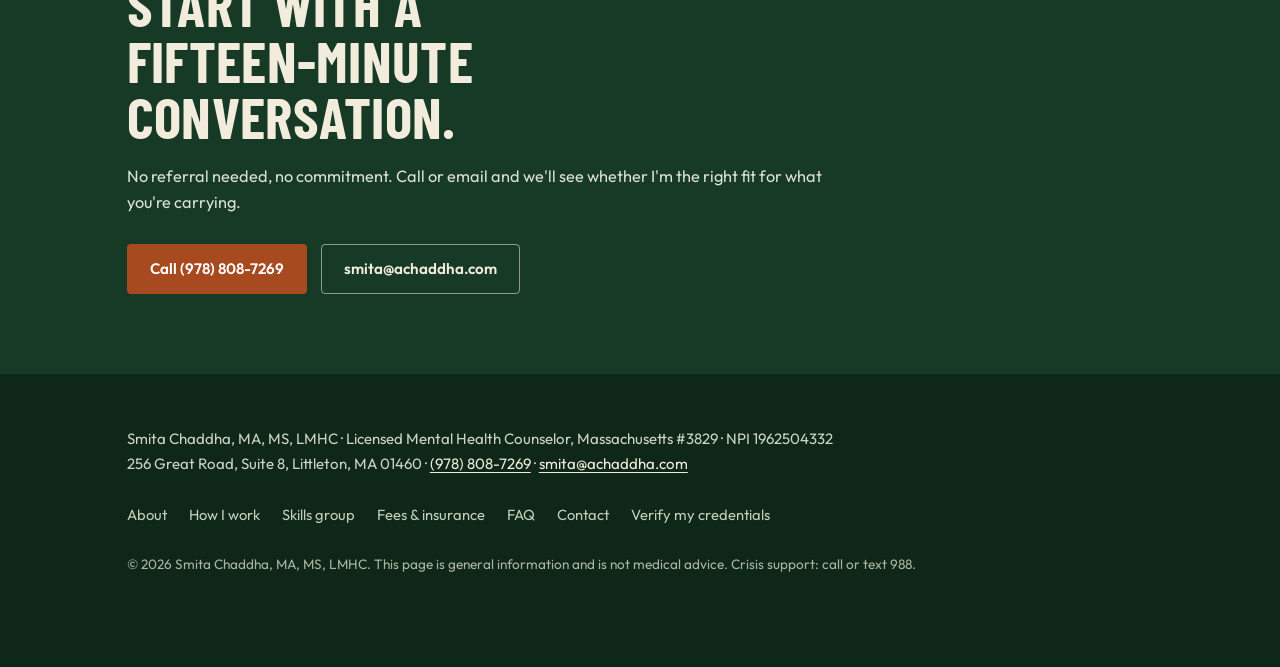
==== commit f151c453: "site: rebuild homepage on new design system; fix all contrast failures Adopt the layout/type/interac" ====
--- a/index.html
+++ b/index.html
@@ -25,17 +25,17 @@
 <meta name="twitter:description" content="EMDR, Sensorimotor Psychotherapy and IFS for trauma, anxiety, grief and depression. Licensed mental health counselor in Littleton, Massachusetts.">
 <meta name="twitter:image" content="https://ari-builds.github.io/smita-chaddha-therapy/assets/og-image.jpg">
 <meta name="twitter:image:alt" content="Smita Chaddha, MA, MS, LMHC — trauma and EMDR therapy in Littleton, Massachusetts">
-<meta name="theme-color" content="#3E4E3A">
+<meta name="theme-color" content="#173A26">
 <meta name="geo.region" content="US-MA">
 <meta name="geo.placename" content="Littleton, Massachusetts">
 
-<link rel="icon" href="/favicon.svg" type="image/svg+xml">
-<link rel="apple-touch-icon" href="/assets/og-image.jpg">
-<link rel="manifest" href="/site.webmanifest">
+<link rel="icon" href="favicon.svg" type="image/svg+xml">
+<link rel="apple-touch-icon" href="assets/og-image.jpg">
+<link rel="manifest" href="site.webmanifest">
 <link rel="preconnect" href="https://fonts.googleapis.com">
 <link rel="preconnect" href="https://fonts.gstatic.com" crossorigin>
-<link rel="preload" as="style" href="https://fonts.googleapis.com/css2?family=Fraunces:ital,opsz,wght@0,9..144,400;0,9..144,500;0,9..144,600;1,9..144,400&family=Work+Sans:wght@300;400;500;600&display=swap">
-<link rel="stylesheet" href="https://fonts.googleapis.com/css2?family=Fraunces:ital,opsz,wght@0,9..144,400;0,9..144,500;0,9..144,600;1,9..144,400&family=Work+Sans:wght@300;400;500;600&display=swap">
+<link rel="stylesheet" href="https://fonts.googleapis.com/css2?family=Barlow+Condensed:wght@600;700;800&family=Outfit:wght@400;500;600;700&display=swap">
+<link rel="stylesheet" href="styles.css">
 
 <script type="application/ld+json">
 {
@@ -186,342 +186,11 @@
   ]
 }
 </script>
-
-<style>
-  :root{
-    --paper:#F1ECE1;
-    --paper-deep:#E7E0D1;
-    --ink:#28322A;
-    --ink-soft:#525B4E;
-    --sage:#5B6E56;
-    --sage-deep:#3E4E3A;
-    --clay:#A16B47;
-    --line:#D3C9B4;
-    --white:#FBFAF6;
-    --radius:3px;
-    --shadow:0 1px 2px rgba(40,50,42,.05), 0 8px 24px -12px rgba(40,50,42,.14);
-  }
-  *{box-sizing:border-box;}
-  html{scroll-behavior:smooth;scroll-padding-top:88px;}
-  body{
-    margin:0;
-    background:var(--paper);
-    color:var(--ink);
-    font-family:"Work Sans",sans-serif;
-    font-weight:400;
-    line-height:1.65;
-    -webkit-font-smoothing:antialiased;
-    overflow-x:hidden;
-  }
-  body::before{
-    content:"";position:fixed;inset:0;pointer-events:none;z-index:0;opacity:.5;
-    background-image:radial-gradient(rgba(62,78,58,.055) 1px, transparent 1px);
-    background-size:4px 4px;
-  }
-  h1,h2,h3{
-    font-family:"Fraunces",serif;
-    font-weight:500;
-    color:var(--sage-deep);
-    margin:0;
-    line-height:1.2;
-    letter-spacing:-0.005em;
-  }
-  a{color:var(--clay);}
-  :focus-visible{outline:2px solid var(--clay);outline-offset:3px;border-radius:2px;}
-  .wrap{max-width:920px;margin:0 auto;padding:0 32px;position:relative;z-index:1;}
-
-  .skip{position:absolute;left:-9999px;background:var(--sage-deep);color:var(--white);padding:12px 18px;z-index:200;}
-  .skip:focus{left:12px;top:12px;}
-
-  /* ============ header ============ */
-  header{padding:28px 0 0;}
-  .brandbar{
-    display:flex;justify-content:space-between;align-items:center;gap:10px;
-    max-width:920px;margin:0 auto;padding:0 32px 20px;
-    border-bottom:1px solid var(--line);
-  }
-  .brandbar .name{
-    font-family:"Fraunces",serif;font-size:1.15rem;color:var(--sage-deep);
-    text-decoration:none;letter-spacing:.01em;white-space:nowrap;
-  }
-  .brandbar nav{display:flex;flex-wrap:wrap;gap:4px 0;}
-  .brandbar nav a{
-    color:var(--ink-soft);text-decoration:none;margin-left:26px;font-size:.9rem;
-    padding:4px 0;position:relative;transition:color .18s ease;
-  }
-  .brandbar nav a::after{
-    content:"";position:absolute;left:0;bottom:0;height:1px;width:0;background:var(--clay);
-    transition:width .22s ease;
-  }
-  .brandbar nav a:hover{color:var(--sage-deep);}
-  .brandbar nav a:hover::after{width:100%;}
-  @media (max-width:620px){
-    .brandbar{padding-bottom:14px;}
-    .brandbar nav a{margin-left:16px;font-size:.83rem;}
-    .brandbar .name{font-size:1.02rem;}
-  }
-
-  /* ============ hero ============ */
-  /* Full-bleed photo hero. Text is NEVER transformed here: only the
-     decorative media layer moves on scroll, which is what removes the
-     copy-vs-next-section collision the deployed build had. */
-  .hero{
-    position:relative;z-index:1;isolation:isolate;overflow:hidden;
-    padding:104px 0 112px;min-height:min(76vh,740px);
-    display:flex;align-items:center;
-  }
-  .hero-media{
-    position:absolute;inset:-10% 0;z-index:-2;
-    will-change:transform;transform:translate3d(0,0,0);
-    background:var(--sage-deep);
-  }
-  .hero-media img{width:100%;height:100%;object-fit:cover;object-position:center 54%;display:block;}
-  .hero-scrim{
-    position:absolute;inset:0;z-index:-1;
-    background:
-      linear-gradient(100deg, rgba(24,32,24,.90) 0%, rgba(26,34,26,.74) 44%, rgba(28,36,28,.42) 100%),
-      linear-gradient(to bottom, rgba(20,27,20,.55) 0%, rgba(20,27,20,0) 30%, rgba(20,27,20,.45) 100%);
-  }
-  .hero-grid{
-    display:grid;grid-template-columns:1fr;gap:48px;align-items:center;
-    position:relative;z-index:1;width:100%;
-  }
-  .hero-inner{max-width:780px;}
-  .eyebrow-plain{
-    font-size:.78rem;color:#D4E7A5;margin-bottom:18px;
-    text-transform:uppercase;letter-spacing:.14em;
-  }
-  .hero h1{font-size:clamp(2.2rem,4.8vw,3.35rem);max-width:13em;color:#FBFAF6;}
-  .hero h1 em{font-style:italic;color:#D4E7A5;}
-  .hero p.sub{
-    margin-top:22px;font-size:1.08rem;color:#E4EADF;max-width:38em;font-weight:300;
-    text-shadow:0 1px 2px rgba(0,0,0,.35);
-  }
-  .creds-line{
-    margin-top:26px;font-size:.93rem;color:#FBFAF6;font-weight:500;
-    text-shadow:0 1px 2px rgba(0,0,0,.4);
-  }
-  .creds-line .alt{display:block;color:#CFD8C9;font-size:.85rem;margin-top:5px;font-weight:400;}
-  .badges{display:flex;flex-wrap:wrap;gap:8px;margin-top:24px;}
-  .badges span{
-    background:rgba(251,250,246,.12);border:1px solid rgba(251,250,246,.34);color:#EDF1E7;
-    padding:6px 13px;font-size:.82rem;border-radius:var(--radius);
-    backdrop-filter:blur(2px);
-  }
-  .cta-row{margin-top:34px;display:flex;gap:14px;flex-wrap:wrap;align-items:center;}
-  .hero .cta-note{flex-basis:100%;margin:2px 0 0;font-size:.9rem;color:rgba(251,250,246,.8);}
-  .hero .cta-note a{color:#D4E7A5;text-decoration:underline;text-underline-offset:3px;}
-  .btn{
-    display:inline-flex;align-items:center;gap:9px;
-    padding:14px 26px;border-radius:var(--radius);text-decoration:none;
-    font-size:.94rem;border:1px solid transparent;
-    transition:background .2s ease,color .2s ease,transform .2s ease,box-shadow .2s ease;
-  }
-  .btn svg{flex:none;width:16px;height:16px;}
-  .btn-solid{background:var(--white);color:var(--sage-deep);box-shadow:0 8px 26px -12px rgba(0,0,0,.7);}
-  .btn-solid:hover{background:#EDE7D9;transform:translateY(-1px);}
-  .btn-outline{color:#FBFAF6;border-color:rgba(251,250,246,.62);background:transparent;}
-  .btn-outline:hover{background:rgba(251,250,246,.14);}
-  .btn:focus-visible{outline:2px solid #D4E7A5;outline-offset:3px;}
-
-  /* portrait card, kept off the hero and used inside About instead */
-  .portrait{position:relative;}
-  .portrait-frame{
-    border:1px solid var(--line);background:var(--paper-deep);
-    aspect-ratio:4/5;overflow:hidden;box-shadow:var(--shadow);
-  }
-  .portrait-frame img{width:100%;height:100%;object-fit:cover;display:block;}
-  .portrait-cap{
-    font-size:.78rem;color:var(--ink-soft);margin-top:10px;line-height:1.5;
-    border-left:2px solid var(--clay);padding-left:12px;
-  }
-  @media (max-width:820px){
-    .hero{padding:74px 0 82px;min-height:0;}
-    .hero-grid{gap:34px;}
-    .hero-scrim{
-      background:
-        linear-gradient(180deg, rgba(22,30,22,.86) 0%, rgba(24,32,24,.78) 60%, rgba(24,32,24,.86) 100%);
-    }
-    .portrait{max-width:260px;}
-  }
-
-
-  /* ============ sections ============ */
-  section{padding:66px 0;border-top:1px solid var(--line);position:relative;z-index:1;}
-  .section-head{display:grid;grid-template-columns:1fr 1.35fr;gap:40px;margin-bottom:42px;}
-  .section-head h2{font-size:1.75rem;}
-  .section-head .num{
-    display:block;font-size:.78rem;color:var(--clay);letter-spacing:.14em;
-    text-transform:uppercase;margin-bottom:12px;
-  }
-  .section-head .lede{color:var(--ink-soft);font-size:1.01rem;}
-  .section-head .lede p{margin:0;}
-  .section-head .lede p + p{margin-top:14px;}
-  @media (max-width:640px){.section-head{grid-template-columns:1fr;gap:18px;}}
-
-  .about-body p{max-width:60em;color:var(--ink-soft);}
-  .about-body p + p{margin-top:16px;}
-
-  /* pull quote */
-  .pullquote{
-    margin:34px 0 0;padding:26px 30px;background:var(--paper-deep);
-    border-left:3px solid var(--sage);border-radius:0 var(--radius) var(--radius) 0;
-  }
-  .pullquote p{margin:0;font-family:"Fraunces",serif;font-style:italic;font-size:1.16rem;color:var(--sage-deep);line-height:1.5;}
-  .pullquote cite{display:block;margin-top:12px;font-style:normal;font-size:.84rem;color:var(--ink-soft);}
-
-  /* credentials */
-  .cred-grid{display:grid;grid-template-columns:1fr 1fr;gap:30px 40px;}
-  @media (max-width:640px){.cred-grid{grid-template-columns:1fr;gap:24px;}}
-  .cred-item{border-left:2px solid var(--sage);padding-left:16px;}
-  .cred-item .label{font-size:.8rem;color:var(--clay);margin-bottom:4px;text-transform:uppercase;letter-spacing:.08em;}
-  .cred-item .value{color:var(--ink);font-size:.97rem;}
-
-  /* approach cards */
-  .approach-list{
-    display:grid;grid-template-columns:repeat(2,1fr);gap:1px;
-    background:var(--line);border:1px solid var(--line);border-radius:var(--radius);
-  }
-  @media (max-width:640px){.approach-list{grid-template-columns:1fr;}}
-  .approach-item{background:var(--paper);padding:26px 28px;transition:background .2s ease;}
-  .approach-item:hover{background:var(--white);}
-  .approach-item h3{font-size:1.04rem;font-weight:500;margin-bottom:8px;}
-  .approach-item p{color:var(--ink-soft);font-size:.93rem;margin:0;}
-  .approach-item .abbr{font-size:.78rem;color:var(--clay);display:block;margin-bottom:5px;letter-spacing:.04em;}
-
-  /* tags */
-  .focus-tags{display:flex;flex-wrap:wrap;gap:9px;}
-  .focus-tags span{
-    border:1px solid var(--sage);color:var(--sage-deep);padding:7px 14px;
-    font-size:.88rem;border-radius:var(--radius);
-  }
-
-  /* group */
-  .group-card{
-    margin-top:6px;background:var(--paper-deep);border:1px solid var(--line);
-    padding:32px 34px;max-width:660px;border-radius:var(--radius);
-  }
-  .group-card h3{font-size:1.18rem;margin-bottom:12px;}
-  .group-card p{color:var(--ink-soft);margin:0;font-size:.97rem;}
-  .group-modules{margin:20px 0 0;padding-left:20px;color:var(--ink-soft);font-size:.93rem;}
-  .group-modules li{margin-bottom:7px;}
-  .group-meta{display:flex;flex-wrap:wrap;gap:26px;margin-top:22px;padding-top:20px;border-top:1px solid var(--line);font-size:.92rem;color:var(--sage-deep);}
-  .group-meta div span{display:block;color:var(--clay);font-size:.76rem;margin-bottom:3px;text-transform:uppercase;letter-spacing:.08em;}
-
-  /* fees */
-  .fee-table{width:100%;border-collapse:collapse;margin-top:6px;font-size:.95rem;}
-  .fee-table th,.fee-table td{text-align:left;padding:14px 14px;border-bottom:1px solid var(--line);vertical-align:top;}
-  .fee-table thead th{color:var(--clay);font-weight:400;font-size:.76rem;text-transform:uppercase;letter-spacing:.1em;border-bottom:1px solid var(--sage);}
-  .fee-table tbody tr:hover{background:var(--white);}
-  .fee-table td:first-child{color:var(--ink);font-weight:500;width:26%;}
-  .fee-table td{color:var(--ink-soft);}
-
-  /* profiles */
-  .profile-list{display:grid;gap:1px;background:var(--line);border:1px solid var(--line);border-radius:var(--radius);}
-  .profile-row{
-    background:var(--paper);padding:20px 24px;display:flex;justify-content:space-between;
-    align-items:center;gap:18px;flex-wrap:wrap;transition:background .18s ease;
-  }
-  .profile-row:hover{background:var(--white);}
-  .profile-row .pname{font-weight:500;color:var(--ink);}
-  .profile-row .pdesc{display:block;color:var(--ink-soft);font-size:.87rem;margin-top:3px;max-width:46em;}
-  .profile-row a{
-    text-decoration:none;border:1px solid var(--sage);color:var(--sage-deep);
-    padding:9px 17px;font-size:.85rem;border-radius:var(--radius);white-space:nowrap;
-    transition:background .18s ease,color .18s ease;
-  }
-  .profile-row a:hover{background:var(--sage);color:var(--white);}
-
-  /* faq */
-  .faq-list{border-top:1px solid var(--line);max-width:760px;}
-  .faq-item{border-bottom:1px solid var(--line);}
-  .faq-item summary{
-    list-style:none;cursor:pointer;padding:20px 40px 20px 0;position:relative;
-    font-weight:500;color:var(--sage-deep);font-size:1rem;
-  }
-  .faq-item summary::-webkit-details-marker{display:none;}
-  .faq-item summary::after{
-    content:"";position:absolute;right:6px;top:50%;width:11px;height:11px;
-    border-right:2px solid var(--clay);border-bottom:2px solid var(--clay);
-    transform:translateY(-70%) rotate(45deg);transition:transform .2s ease;
-  }
-  .faq-item[open] summary::after{transform:translateY(-30%) rotate(-135deg);}
-  .faq-item summary:hover{color:var(--clay);}
-  .faq-item .answer{padding:0 44px 22px 0;color:var(--ink-soft);font-size:.95rem;}
-
-  /* contact */
-  .contact-grid{display:grid;grid-template-columns:1fr 1fr;gap:44px;}
-  @media (max-width:640px){.contact-grid{grid-template-columns:1fr;gap:34px;}}
-  .contact-block .label{font-size:.8rem;color:var(--clay);margin-bottom:6px;text-transform:uppercase;letter-spacing:.08em;}
-  .contact-block .value{font-size:1.05rem;color:var(--ink);}
-  .contact-block + .contact-block{margin-top:26px;}
-  .contact-block a{text-decoration:none;border-bottom:1px solid rgba(161,107,71,.4);}
-  .contact-block a:hover{border-bottom-color:var(--clay);}
-  .note-box{border-left:2px solid var(--clay);padding-left:18px;color:var(--ink-soft);font-size:.95rem;max-width:34em;}
-  .note-box p{margin:0 0 12px;}
-  .note-box p:last-child{margin:0;}
-
-  .disclaimer{
-    margin-top:34px;padding-top:20px;border-top:1px solid var(--line);
-    font-size:.83rem;color:var(--ink-soft);max-width:64em;
-  }
-  .disclaimer strong{color:var(--ink-soft);}
-
-  /* final cta */
-  .final-cta{
-    text-align:center;padding:70px 0 74px;border-top:1px solid var(--line);position:relative;z-index:1;
-  }
-  .final-cta h2{font-size:1.85rem;margin-bottom:14px;}
-  .final-cta p{color:var(--ink-soft);max-width:34em;margin:0 auto 28px;font-weight:300;}
-
-  /* mobile sticky bar */
-  .mobile-bar{
-    display:none;position:fixed;left:0;right:0;bottom:0;z-index:120;
-    background:var(--sage-deep);padding:10px 14px;gap:10px;
-    box-shadow:0 -4px 20px -8px rgba(40,50,42,.4);
-  }
-  .mobile-bar a{
-    flex:1;text-align:center;text-decoration:none;padding:13px 10px;
-    font-size:.92rem;border-radius:var(--radius);
-  }
-  .mobile-bar .call{background:var(--white);color:var(--sage-deep);}
-  .mobile-bar .mail{border:1px solid rgba(251,250,246,.45);color:var(--white);}
-  @media (max-width:640px){
-    .mobile-bar{display:flex;}
-    body{padding-bottom:74px;}
-  }
-
-  footer{padding:40px 0 48px;color:var(--ink-soft);font-size:.85rem;border-top:1px solid var(--line);position:relative;z-index:1;}
-  footer .nap{margin-bottom:12px;}
-  .footer-links{margin-top:16px;display:flex;flex-wrap:wrap;gap:8px 22px;}
-  .footer-links a{text-decoration:none;font-size:.83rem;}
-  .footer-links a:hover{color:var(--clay);text-decoration:underline;}
-  .colophon{margin-top:18px;font-size:.78rem;color:#8a8f85;}
-
-  /* reveal */
-  /* Reveal is opt-IN via html.reveal, set by the head snippet below.
-     If site.js never loads, that class is removed by a failsafe timer, so
-     content can never be left permanently invisible. */
-  .rv{transition:opacity .7s cubic-bezier(.2,.7,.3,1),transform .7s cubic-bezier(.2,.7,.3,1);}
-  html.reveal .rv{opacity:0;transform:translateY(14px);}
-  html.reveal .rv.in{opacity:1;transform:none;}
-  @media (prefers-reduced-motion:reduce){
-    html{scroll-behavior:auto;}
-    .rv,html.reveal .rv{opacity:1;transform:none;transition:none;}
-    *{animation:none!important;transition-duration:.01ms!important;}
-  }
-
-  @media print{
-    .brandbar nav,.cta-row,.mobile-bar,.final-cta,.hero-media,.hero-scrim{display:none;}
-    body{background:#fff;}
-    .faq-item .answer{display:block!important;}
-  }
-</style>
 <script>
 /* Arms scroll-reveal before first paint. Failsafe: if site.js never runs
    (404, blocked, error), reveal is switched back off so no content can be
-   left permanently invisible. With JS disabled this script never executes
-   either, so content stays visible. */
+   left permanently invisible. With JS disabled this never executes either,
+   so content stays visible. */
 document.documentElement.classList.add('reveal');
 window.__revealFailsafe = setTimeout(function () {
   document.documentElement.classList.remove('reveal');
@@ -532,9 +201,39 @@
 
 <a class="skip" href="#main">Skip to content</a>
 
-<div class="brandbar">
-  <a class="name" href="#main">Smita Chaddha, LMHC</a>
-  <nav aria-label="Primary">
+<header class="site-header">
+  <div class="bar">
+    <a class="brand" href="#main" aria-label="Smita Chaddha, LMHC — home">
+      <span class="mark" aria-hidden="true">SC</span>
+      <span>
+        <span class="name">Smita Chaddha</span>
+        <span class="sub">MA, MS, LMHC · Littleton, MA</span>
+      </span>
+    </a>
+    <nav class="site-nav" aria-label="Primary">
+      <a href="#about">About</a>
+      <a href="#approach">Approach</a>
+      <a href="#group">Group</a>
+      <a href="#fees">Fees</a>
+      <a href="#faq">FAQ</a>
+      <a href="#contact">Contact</a>
+    </nav>
+    <div class="head-actions">
+      <a class="btn btn-outline" href="mailto:smita@achaddha.com">Email</a>
+      <a class="btn btn-green" href="tel:+19788087269">Call (978) 808-7269</a>
+      <button id="menuBtn" type="button" aria-label="Open menu" aria-expanded="false" aria-controls="mobileMenu">
+        <svg width="22" height="16" viewBox="0 0 22 16" fill="none" aria-hidden="true"><path d="M1 1h20M1 8h20M1 15h20" stroke="currentColor" stroke-width="2" stroke-linecap="round"/></svg>
+      </button>
+    </div>
+  </div>
+</header>
+
+<div class="mobile-menu" id="mobileMenu" aria-hidden="true">
+  <div class="mm-head">
+    <div class="mm-title">Smita Chaddha, LMHC</div>
+    <button id="menuClose" type="button" aria-label="Close menu">&#10005;</button>
+  </div>
+  <nav class="mm-links" aria-label="Mobile">
     <a href="#about">About</a>
     <a href="#approach">Approach</a>
     <a href="#group">Group</a>
@@ -542,10 +241,15 @@
     <a href="#faq">FAQ</a>
     <a href="#contact">Contact</a>
   </nav>
+  <div class="mm-cta">
+    <a class="btn btn-solid" href="tel:+19788087269">Call</a>
+    <a class="btn btn-ghost-light" href="mailto:smita@achaddha.com">Email</a>
+  </div>
+  <div class="mm-phone">(978) 808-7269 · Littleton, MA</div>
 </div>
 
 <header>
-  <div class="wrap hero">
+  <section class="hero" aria-labelledby="hero-title">
     <div class="hero-media" aria-hidden="true">
       <picture>
         <source srcset="assets/hero-enhanced.webp" type="image/webp">
@@ -553,158 +257,121 @@
       </picture>
     </div>
     <div class="hero-scrim" aria-hidden="true"></div>
-    <div class="hero-grid">
-      <div class="hero-inner">
-        <div class="eyebrow-plain">Individual therapy &amp; weekly DBT skills group · Littleton, MA</div>
-        <h1>Move through trauma. <em>Feel steady again.</em></h1>
-        <p class="sub">A steady place to work through what's underneath. I help people move through past and current distress — anxiety, trauma, grief — using EMDR, Sensorimotor Psychotherapy, and Internal Family Systems, grounded in mindfulness and current research in neuroscience.</p>
-        <div class="creds-line">
-          Smita Chaddha, MA, MS, LMHC — Licensed in Massachusetts, #3829
-          <span class="alt">NPI 1962504332 · Boston University, Class of 1991 · English &amp; Hindi</span>
-        </div>
-        <div class="badges">
-          <span>EMDRIA Certified Therapist™</span>
-          <span>EMDRIA Approved Consultant™</span>
-          <span>In person &amp; online</span>
-          <span>Teens, adults &amp; 65+</span>
-        </div>
-        <div class="cta-row">
-          <a class="btn btn-solid" href="tel:+19788087269">
-            <svg viewBox="0 0 24 24" fill="none" stroke="currentColor" stroke-width="2" aria-hidden="true"><path d="M22 16.9v3a2 2 0 0 1-2.2 2 19.8 19.8 0 0 1-8.6-3.1 19.5 19.5 0 0 1-6-6A19.8 19.8 0 0 1 2.1 4.2 2 2 0 0 1 4.1 2h3a2 2 0 0 1 2 1.7c.1 1 .4 1.9.7 2.8a2 2 0 0 1-.5 2.1L8.1 9.9a16 16 0 0 0 6 6l1.3-1.2a2 2 0 0 1 2.1-.5c.9.3 1.8.6 2.8.7a2 2 0 0 1 1.7 2Z"/></svg>
-            Call for a free 15-minute consultation
-          </a>
-          <a class="btn btn-outline" href="mailto:smita@achaddha.com">
-            <svg viewBox="0 0 24 24" fill="none" stroke="currentColor" stroke-width="2" aria-hidden="true"><rect x="2" y="4" width="20" height="16" rx="2"/><path d="m2 7 10 6 10-6"/></svg>
-            Email Smita
-          </a>
-          <p class="cta-note">or call <a href="tel:+19788087269">(978) 808-7269</a></p>
-        </div>
+    <div class="hero-inner">
+      <p class="kicker">Individual therapy &amp; weekly DBT skills group · Littleton, MA</p>
+      <h1 id="hero-title">Move through trauma. <em>Feel steady again.</em></h1>
+      <p class="lede">A steady place to work through what's underneath. I help people move through past and current distress — anxiety, trauma and grief — using EMDR, Sensorimotor Psychotherapy and Internal Family Systems, grounded in mindfulness and current research in neuroscience.</p>
+      <p class="hero-creds"><strong>MA LMHC #3829</strong> · NPI 1962504332 · Boston University, Class of 1991 · English &amp; Hindi</p>
+      <div class="hero-actions">
+        <a class="btn btn-solid" href="tel:+19788087269">
+          <svg viewBox="0 0 24 24" fill="none" stroke="currentColor" stroke-width="2" aria-hidden="true"><path d="M22 16.9v3a2 2 0 0 1-2.2 2 19.8 19.8 0 0 1-8.6-3.1 19.5 19.5 0 0 1-6-6A19.8 19.8 0 0 1 2.1 4.2 2 2 0 0 1 4.1 2h3a2 2 0 0 1 2 1.7c.1 1 .4 1.9.7 2.8a2 2 0 0 1-.5 2.1L8.1 9.9a16 16 0 0 0 6 6l1.3-1.2a2 2 0 0 1 2.1-.5c.9.3 1.8.6 2.8.7a2 2 0 0 1 1.7 2Z"/></svg>
+          Call for a free 15-minute consultation
+        </a>
+        <a class="btn btn-ghost-light" href="mailto:smita@achaddha.com">
+          <svg viewBox="0 0 24 24" fill="none" stroke="currentColor" stroke-width="2" aria-hidden="true"><rect x="2" y="4" width="20" height="16" rx="2"/><path d="m2 7 10 6 10-6"/></svg>
+          Email Smita
+        </a>
+        <p class="hero-note">or call <a href="tel:+19788087269">(978) 808-7269</a></p>
       </div>
-    </div>
-  </div>
+      <ul class="hero-badges">
+        <li>EMDRIA Certified Therapist™</li>
+        <li>EMDRIA Approved Consultant™</li>
+        <li>In person &amp; online</li>
+        <li>Teens, adults &amp; 65+</li>
+      </ul>
+    </div>
+    <div class="hero-foot">
+      <span>Teens, adults &amp; older adults</span>
+      <span>In person in Littleton + secure online sessions</span>
+    </div>
+  </section>
 </header>
 
+<div class="stats">
+  <div class="row">
+    <div>Licensed<span>Massachusetts LMHC #3829</span></div>
+    <div>EMDRIA<span>Certified therapist &amp; consultant</span></div>
+    <div>Littleton<span>In person + online by video</span></div>
+    <div>Free<span>15-minute consultation</span></div>
+  </div>
+</div>
 
 <main id="main">
 
-<section id="about">
-  <div class="wrap">
-    <div class="section-head">
-      <h2><span class="num">01 — About</span>About my practice</h2>
-      <div class="lede about-body">
+<section class="section" id="about">
+  <div class="container">
+    <div class="section-head">
+      <p class="kicker">01 — About</p>
+      <h2>About my practice</h2>
+    </div>
+    <div class="grid grid-2">
+      <div>
         <p>My first priority is building a comfortable, respectful working relationship — one that lets you begin to focus on the difficult, painful, or complex issues that brought you to counseling. I listen carefully and help guide discussions that support real change: resolving conflict, reducing the weight of anxiety and depressed mood, and learning to manage anger and overwhelm.</p>
         <p>My focus is helping clients shift unworkable thinking patterns and coping strategies, drawing on current research in neuroscience, positive neuroplasticity, DBT, and mindfulness-based cognitive therapy. This work supports clients navigating PTSD, high anxiety, phobia, grief, depression, or impulsivity — with the goal of stronger emotional regulation, distress tolerance, and communication.</p>
         <p>I love diversity and am genuinely interested in getting to know your unique personality and culture. I am compassionate and engaging in session, and I work to create a safe environment built on respect and non-judgment.</p>
       </div>
-    </div>
-
-    <blockquote class="pullquote rv">
+      <div class="cred-grid">
+        <div class="cred card"><div class="label">Credentials</div><div class="value">MA, MS, LMHC — Licensed Mental Health Counselor, Massachusetts (License #3829)</div></div>
+        <div class="cred card"><div class="label">EMDR</div><div class="value">EMDRIA Certified Therapist™ and EMDRIA Approved Consultant™</div></div>
+        <div class="cred card"><div class="label">Trauma training</div><div class="value">Nine-month trauma training under Bessel van der Kolk</div></div>
+        <div class="cred card"><div class="label">Additional training</div><div class="value">Year-long Sensorimotor Psychotherapy training; Internal Family Systems; Flash Technique</div></div>
+        <div class="cred card"><div class="label">Education</div><div class="value">Boston University — graduated 1991</div></div>
+        <div class="cred card"><div class="label">Languages</div><div class="value">English and Hindi</div></div>
+        <div class="cred card"><div class="label">Clients seen</div><div class="value">Teens, adults, and elders (65+), individually and in groups</div></div>
+        <div class="cred card"><div class="label">Sessions</div><div class="value">In person in Littleton, and online by video</div></div>
+      </div>
+    </div>
+    <blockquote class="pullquote rv" style="margin-top:44px;">
       <p>Compassion and non-judgment are not optional extras in this work — they're the conditions that let anything useful happen at all.</p>
       <cite>Smita Chaddha, MA, MS, LMHC</cite>
     </blockquote>
-
-    <div class="cred-grid" style="margin-top:44px;">
-      <div class="cred-item rv">
-        <div class="label">Credentials</div>
-        <div class="value">MA, MS, LMHC — Licensed Mental Health Counselor, Massachusetts (License #3829)</div>
-      </div>
-      <div class="cred-item rv">
-        <div class="label">EMDR</div>
-        <div class="value">EMDRIA Certified Therapist™ and EMDRIA Approved Consultant™</div>
-      </div>
-      <div class="cred-item rv">
-        <div class="label">Trauma training</div>
-        <div class="value">Nine-month trauma training under Bessel van der Kolk</div>
-      </div>
-      <div class="cred-item rv">
-        <div class="label">Additional training</div>
-        <div class="value">Year-long Sensorimotor Psychotherapy training; Internal Family Systems; Flash Technique</div>
-      </div>
-      <div class="cred-item rv">
-        <div class="label">Education</div>
-        <div class="value">Boston University — graduated 1991</div>
-      </div>
-      <div class="cred-item rv">
-        <div class="label">Languages</div>
-        <div class="value">English and Hindi</div>
-      </div>
-      <div class="cred-item rv">
-        <div class="label">Clients seen</div>
-        <div class="value">Teens, adults, and elders (65+), individually and in groups</div>
-      </div>
-      <div class="cred-item rv">
-        <div class="label">Sessions</div>
-        <div class="value">In person in Littleton, and online by video</div>
-      </div>
-    </div>
-  </div>
-</section>
-
-<section id="approach">
-  <div class="wrap">
-    <div class="section-head">
-      <h2><span class="num">02 — Approach</span>How I work</h2>
+  </div>
+</section>
+
+<section class="section alt" id="approach">
+  <div class="container">
+    <div class="section-head">
+      <p class="kicker">02 — Approach</p>
+      <h2>How I work</h2>
       <p class="lede">Sessions draw on several modalities depending on what's most useful for you, always centered on mindfulness and compassion.</p>
     </div>
-
-    <div class="approach-list rv">
-      <div class="approach-item">
-        <span class="abbr">EMDR</span>
-        <h3>Eye Movement Desensitization and Reprocessing</h3>
-        <p>A structured, evidence-based trauma therapy for processing past and current traumatic distress.</p>
-      </div>
-      <div class="approach-item">
-        <span class="abbr">Sensorimotor Psychotherapy</span>
-        <h3>Body-based trauma work</h3>
-        <p>Helps clients get unstuck from trauma held in the nervous system rather than only in the telling of it.</p>
-      </div>
-      <div class="approach-item">
-        <span class="abbr">IFS</span>
-        <h3>Internal Family Systems</h3>
-        <p>Working with the different parts of yourself to build internal understanding and balance.</p>
-      </div>
-      <div class="approach-item">
-        <span class="abbr">DBT &amp; MBCT</span>
-        <h3>Skills-based work</h3>
-        <p>Mindfulness-Based Cognitive Therapy and Dialectical Behavior Therapy for emotional regulation, distress tolerance, and communication.</p>
-      </div>
-    </div>
-
-    <div style="margin-top:44px;" class="rv">
-      <div class="label" style="font-size:.8rem;color:var(--clay);margin-bottom:12px;text-transform:uppercase;letter-spacing:.08em;">Areas of focus</div>
-      <div class="focus-tags">
-        <span>PTSD &amp; Trauma</span><span>Anxiety</span><span>Phobia</span>
-        <span>Grief &amp; Loss</span><span>Depression</span><span>Impulsivity</span>
-        <span>Anger management</span><span>Mood disorders</span><span>OCD</span>
-        <span>Self-esteem</span><span>Stress</span><span>Codependency</span>
-        <span>Life coaching</span>
-      </div>
-      <p style="color:var(--ink-soft);font-size:.9rem;margin-top:18px;max-width:54em;">
+    <div class="approach-grid">
+      <div class="card approach rv"><span class="abbr">EMDR</span><h3>Eye Movement Desensitization and Reprocessing</h3><p>A structured, evidence-based trauma therapy for processing past and current traumatic distress.</p></div>
+      <div class="card approach rv"><span class="abbr">Sensorimotor</span><h3>Body-based trauma work</h3><p>Helps clients get unstuck from trauma held in the nervous system rather than only in the telling of it.</p></div>
+      <div class="card approach rv"><span class="abbr">IFS</span><h3>Internal Family Systems</h3><p>Working with the different parts of yourself to build internal understanding and balance.</p></div>
+      <div class="card approach rv"><span class="abbr">DBT &amp; MBCT</span><h3>Skills-based work</h3><p>Mindfulness-Based Cognitive Therapy and Dialectical Behavior Therapy for emotional regulation, distress tolerance, and communication.</p></div>
+    </div>
+    <div class="rv" style="margin-top:38px;">
+      <p class="kicker" style="margin-bottom:16px;">Areas of focus</p>
+      <ul class="tags">
+        <li>PTSD &amp; Trauma</li><li>Anxiety</li><li>Phobia</li><li>Grief &amp; Loss</li>
+        <li>Depression</li><li>Impulsivity</li><li>Anger management</li><li>Mood disorders</li>
+        <li>OCD</li><li>Self-esteem</li><li>Stress</li><li>Codependency</li><li>Life coaching</li>
+      </ul>
+      <p style="color:var(--ink-soft);font-size:.95rem;margin-top:18px;max-width:56em;">
         Other areas I have worked with include borderline personality, dissociation, impulse control, peer and relationship patterns, behavioral issues, and self-harm. If you are unsure whether your concern is a fit, just ask — it is a fair question for a first conversation.
       </p>
     </div>
   </div>
 </section>
 
-<section id="group">
-  <div class="wrap">
-    <div class="section-head">
-      <h2><span class="num">03 — Group</span>Weekly skills group</h2>
-      <div class="lede">
-        <p>A psychoeducational group open to clients working alongside individual therapy — no specific diagnosis is required to benefit.</p>
-      </div>
-    </div>
-
-    <div class="group-card rv">
+<section class="section" id="group">
+  <div class="container">
+    <div class="section-head">
+      <p class="kicker">03 — Group</p>
+      <h2>Weekly skills group</h2>
+      <p class="lede">A psychoeducational group open to clients working alongside individual therapy — no specific diagnosis is required to benefit.</p>
+    </div>
+    <div class="feature rv">
       <h3>Adult Group — DBT, Mindfulness &amp; Neuroscience-Based Skills</h3>
       <p>A basic and advanced psychoeducational group across four modules, all built on mindfulness practice informed by neuroscience, trauma, and positive neuroplasticity research. Clients looking for tools to grow personally and emotionally tend to benefit most.</p>
-      <ul class="group-modules">
+      <ul class="modules">
         <li>Mindfulness &amp; distress tolerance skills</li>
         <li>Emotional containment skills</li>
         <li>Effective communication</li>
         <li>Middle path skills</li>
       </ul>
-      <div class="group-meta">
+      <div class="feature-meta">
         <div><span>When</span>Every Wednesday, 11:00 AM – 12:30 PM</div>
         <div><span>Where</span>Online via Zoom</div>
         <div><span>Cost</span>$60 per session</div>
@@ -714,39 +381,39 @@
   </div>
 </section>
 
-<section id="fees">
-  <div class="wrap">
-    <div class="section-head">
-      <h2><span class="num">04 — Fees</span>Fees &amp; insurance</h2>
+<section class="section alt" id="fees">
+  <div class="container">
+    <div class="section-head">
+      <p class="kicker">04 — Fees</p>
+      <h2>Fees &amp; insurance</h2>
       <p class="lede">Fees and coverage vary by circumstance — always ask to verify what applies to you before your first session.</p>
     </div>
-
     <table class="fee-table rv">
       <thead>
         <tr><th scope="col">Item</th><th scope="col">Detail</th></tr>
       </thead>
       <tbody>
-        <tr><td>Insurance accepted</td><td>Blue Cross and Blue Shield, Harvard Pilgrim, Tufts Health Plan, and out-of-network reimbursement. Availability can change — please confirm before scheduling.</td></tr>
-        <tr><td>Sliding scale</td><td>Available. Ask when you reach out if you may be eligible.</td></tr>
-        <tr><td>Payment methods</td><td>Cash or check for individual sessions.</td></tr>
-        <tr><td>Skills group</td><td>$60 per weekly session, online via Zoom.</td></tr>
-        <tr><td>Consultation</td><td>Free 15-minute consultation — call or email to book.</td></tr>
+        <tr><th scope="row">Insurance accepted</th><td>Blue Cross and Blue Shield, Harvard Pilgrim, Tufts Health Plan, and out-of-network reimbursement. Availability can change — please confirm before scheduling.</td></tr>
+        <tr><th scope="row">Sliding scale</th><td>Available. Ask when you reach out if you may be eligible.</td></tr>
+        <tr><th scope="row">Payment methods</th><td>Cash or check for individual sessions.</td></tr>
+        <tr><th scope="row">Skills group</th><td>$60 per weekly session, online via Zoom.</td></tr>
+        <tr><th scope="row">Consultation</th><td>Free 15-minute consultation — call or email to book.</td></tr>
       </tbody>
     </table>
   </div>
 </section>
 
-<section id="faq">
-  <div class="wrap">
-    <div class="section-head">
-      <h2><span class="num">05 — FAQ</span>Common questions</h2>
+<section class="section" id="faq">
+  <div class="container">
+    <div class="section-head">
+      <p class="kicker">05 — FAQ</p>
+      <h2>Common questions</h2>
       <p class="lede">The things people most often want to know before a first call.</p>
     </div>
-
     <div class="faq-list">
       <details class="faq-item">
         <summary>Is Smita Chaddha a licensed therapist in Massachusetts?</summary>
-        <div class="answer">Yes — Licensed Mental Health Counselor, Massachusetts license #3829, sole proprietor, NPI 1962504332. You can confirm both independently: the license through the Massachusetts Board of Allied Mental Health Professionals, and the NPI through the CMS NPI Registry. Links are in the "Find me online" section below.</div>
+        <div class="answer">Yes — Licensed Mental Health Counselor, Massachusetts license #3829, sole proprietor, NPI 1962504332. You can confirm both independently: the license through the Massachusetts Board of Allied Mental Health Professionals, and the NPI through the CMS NPI Registry. Links are in the "Find &amp; verify me online" section below.</div>
       </details>
       <details class="faq-item">
         <summary>Where does she see clients, and is online available?</summary>
@@ -776,31 +443,19 @@
   </div>
 </section>
 
-<section id="contact">
-  <div class="wrap">
-    <div class="section-head">
-      <h2><span class="num">06 — Contact</span>Get in touch</h2>
-      <div class="lede">Reach out for a free 15-minute consultation, or with any questions about qualifications, training, or what a particular form of therapy will be like.</div>
-    </div>
-
+<section class="section alt" id="contact">
+  <div class="container">
+    <div class="section-head">
+      <p class="kicker">06 — Contact</p>
+      <h2>Get in touch</h2>
+      <p class="lede">Reach out for a free 15-minute consultation, or with any questions about qualifications, training, or what a particular form of therapy will be like.</p>
+    </div>
     <div class="contact-grid">
       <div class="rv">
-        <div class="contact-block">
-          <div class="label">Phone</div>
-          <div class="value"><a href="tel:+19788087269">(978) 808-7269</a></div>
-        </div>
-        <div class="contact-block">
-          <div class="label">Email</div>
-          <div class="value"><a href="mailto:smita@achaddha.com">smita@achaddha.com</a></div>
-        </div>
-        <div class="contact-block">
-          <div class="label">Office</div>
-          <div class="value">256 Great Road, Suite 8<br>Littleton, MA 01460</div>
-        </div>
-        <div class="contact-block">
-          <div class="label">License &amp; NPI</div>
-          <div class="value">MA LMHC #3829<br>NPI 1962504332</div>
-        </div>
+        <div class="contact-block"><div class="label">Phone</div><div class="value"><a href="tel:+19788087269">(978) 808-7269</a></div></div>
+        <div class="contact-block"><div class="label">Email</div><div class="value"><a href="mailto:smita@achaddha.com">smita@achaddha.com</a></div></div>
+        <div class="contact-block"><div class="label">Office</div><div class="value">256 Great Road, Suite 8<br>Littleton, MA 01460</div></div>
+        <div class="contact-block"><div class="label">License &amp; NPI</div><div class="value">MA LMHC #3829<br>NPI 1962504332</div></div>
       </div>
       <div class="note-box rv">
         <p>Fees and insurance coverage vary — ask when you reach out to verify what applies to you.</p>
@@ -808,91 +463,47 @@
         <p>Clients travel in from Littleton and nearby towns including Acton, Groton and Westford.</p>
       </div>
     </div>
-
     <p class="disclaimer">
       <strong>About this page.</strong> This is general information, not a substitute for professional medical advice, diagnosis, or treatment. Always consult a qualified health provider about a medical condition. In a mental health crisis, call or text <strong>988</strong> (Suicide &amp; Crisis Lifeline), or call <strong>911</strong> for immediate help. Listings on third-party directories can lag behind a practice's own records; if a directory disagrees with this page, please treat this page and direct contact as authoritative.
     </p>
   </div>
 </section>
 
-<section id="profiles">
-  <div class="wrap">
-    <div class="section-head">
-      <h2><span class="num">07 — Credentials</span>Find &amp; verify me online</h2>
-      <div class="lede">
-        Licensed-provider records and directories you can check independently — including the official state license lookup and the national provider registry.
-      </div>
-    </div>
-
+<section class="section" id="profiles">
+  <div class="container">
+    <div class="section-head">
+      <p class="kicker">07 — Credentials</p>
+      <h2>Find &amp; verify me online</h2>
+      <p class="lede">Licensed-provider records and directories you can check independently — including the official state license lookup and the national provider registry.</p>
+    </div>
     <div class="profile-list">
-      <div class="profile-row">
-        <div>
-          <div class="pname">Psychology Today</div>
-          <span class="pdesc">Verified profile — full bio, specialties, fees, and the Wednesday group listing</span>
-        </div>
-        <a href="https://www.psychologytoday.com/us/therapists/smita-chaddha-littleton-ma/141858" target="_blank" rel="noopener noreferrer">View profile</a>
-      </div>
-      <div class="profile-row">
-        <div>
-          <div class="pname">Massachusetts Board of Allied Mental Health Professionals</div>
-          <span class="pdesc">Official state license lookup — search LMHC #3829 to confirm the license is current</span>
-        </div>
-        <a href="https://www.mass.gov/orgs/board-of-registration-of-allied-mental-health-and-human-services-professions" target="_blank" rel="noopener noreferrer">Verify license</a>
-      </div>
-      <div class="profile-row">
-        <div>
-          <div class="pname">NPPES NPI Registry (CMS)</div>
-          <span class="pdesc">Federal provider record — NPI 1962504332, taxonomy 101YM0800X</span>
-        </div>
-        <a href="https://npiregistry.cms.hhs.gov/provider-view/1962504332" target="_blank" rel="noopener noreferrer">View registry</a>
-      </div>
-      <div class="profile-row">
-        <div>
-          <div class="pname">Healthgrades</div>
-          <span class="pdesc">Counselor directory listing with patient satisfaction ratings</span>
-        </div>
-        <a href="https://www.healthgrades.com/counseling-directory/ma-massachusetts/littleton" target="_blank" rel="noopener noreferrer">View listing</a>
-      </div>
-      <div class="profile-row">
-        <div>
-          <div class="pname">7 Cups</div>
-          <span class="pdesc">Provider directory listing with specialties and therapeutic approaches</span>
-        </div>
-        <a href="https://www.7cups.com/local/us/ma/littleton/therapists/smita-chaddha-counselor-ment-48624172" target="_blank" rel="noopener noreferrer">View listing</a>
-      </div>
-      <div class="profile-row">
-        <div>
-          <div class="pname">The Flash Technique — EMDR therapist directory</div>
-          <span class="pdesc">EMDR and Flash Technique practitioner listing</span>
-        </div>
-        <a href="https://flashtechnique.com/wp/places/united-states/massachusetts/littleton-1/therapist-1/smita-chaddha-mams-lmhc/" target="_blank" rel="noopener noreferrer">View listing</a>
-      </div>
-      <div class="profile-row">
-        <div>
-          <div class="pname">LinkedIn</div>
-          <span class="pdesc">Practice page for the Littleton counseling practice</span>
-        </div>
-        <a href="https://www.linkedin.com/company/smita-chaddha" target="_blank" rel="noopener noreferrer">View page</a>
-      </div>
+      <div class="profile-row rv"><div><div class="pname">Psychology Today</div><span class="pdesc">Verified profile — full bio, specialties, fees, and the Wednesday group listing</span></div><a href="https://www.psychologytoday.com/us/therapists/smita-chaddha-littleton-ma/141858" target="_blank" rel="noopener noreferrer">View profile</a></div>
+      <div class="profile-row rv"><div><div class="pname">Massachusetts Board of Allied Mental Health Professionals</div><span class="pdesc">Official state license lookup — search LMHC #3829 to confirm the license is current</span></div><a href="https://www.mass.gov/orgs/board-of-registration-of-allied-mental-health-and-human-services-professions" target="_blank" rel="noopener noreferrer">Verify license</a></div>
+      <div class="profile-row rv"><div><div class="pname">NPPES NPI Registry (CMS)</div><span class="pdesc">Federal provider record — NPI 1962504332, taxonomy 101YM0800X</span></div><a href="https://npiregistry.cms.hhs.gov/provider-view/1962504332" target="_blank" rel="noopener noreferrer">View registry</a></div>
+      <div class="profile-row rv"><div><div class="pname">Healthgrades</div><span class="pdesc">Counselor directory listing with patient satisfaction ratings</span></div><a href="https://www.healthgrades.com/counseling-directory/ma-massachusetts/littleton" target="_blank" rel="noopener noreferrer">View listing</a></div>
+      <div class="profile-row rv"><div><div class="pname">7 Cups</div><span class="pdesc">Provider directory listing with specialties and therapeutic approaches</span></div><a href="https://www.7cups.com/local/us/ma/littleton/therapists/smita-chaddha-counselor-ment-48624172" target="_blank" rel="noopener noreferrer">View listing</a></div>
+      <div class="profile-row rv"><div><div class="pname">The Flash Technique — EMDR therapist directory</div><span class="pdesc">EMDR and Flash Technique practitioner listing</span></div><a href="https://flashtechnique.com/wp/places/united-states/massachusetts/littleton-1/therapist-1/smita-chaddha-mams-lmhc/" target="_blank" rel="noopener noreferrer">View listing</a></div>
+      <div class="profile-row rv"><div><div class="pname">LinkedIn</div><span class="pdesc">Practice page for the Littleton counseling practice</span></div><a href="https://www.linkedin.com/company/smita-chaddha" target="_blank" rel="noopener noreferrer">View page</a></div>
     </div>
   </div>
 </section>
 
 <div class="final-cta">
-  <div class="wrap">
+  <div class="container">
+    <p class="kicker" style="color:var(--accent-light);">Start here</p>
     <h2>Start with a fifteen-minute conversation.</h2>
     <p>No referral needed, no commitment. Call or email and we'll see whether I'm the right fit for what you're carrying.</p>
-    <div class="cta-row" style="justify-content:center;">
+    <div class="hero-actions">
       <a class="btn btn-solid" href="tel:+19788087269">Call (978) 808-7269</a>
-      <a class="btn btn-outline" href="mailto:smita@achaddha.com">smita@achaddha.com</a>
+      <a class="btn btn-ghost-light" href="mailto:smita@achaddha.com">smita@achaddha.com</a>
     </div>
   </div>
 </div>
 
 </main>
 
-<footer>
-  <div class="wrap">
+<footer class="site-footer">
+  <div class="container">
     <div class="nap">
       Smita Chaddha, MA, MS, LMHC · Licensed Mental Health Counselor, Massachusetts #3829 · NPI 1962504332<br>
       256 Great Road, Suite 8, Littleton, MA 01460 · <a href="tel:+19788087269">(978) 808-7269</a> · <a href="mailto:smita@achaddha.com">smita@achaddha.com</a>
@@ -907,11 +518,11 @@
 </footer>
 
 <div class="mobile-bar">
-  <a class="call" href="tel:+19788087269">Call (978) 808-7269</a>
-  <a class="mail" href="mailto:smita@achaddha.com">Email</a>
+  <a class="btn btn-solid" href="tel:+19788087269">Call (978) 808-7269</a>
+  <a class="btn btn-ghost-light" href="mailto:smita@achaddha.com">Email</a>
 </div>
 
 <script src="site.js" defer></script>
 
 </body>
-</html>+</html>
--- a/styles.css
+++ b/styles.css
@@ -0,0 +1,360 @@
+/* ==========================================================================
+   Smita Chaddha, MA, MS, LMHC - shared design system
+   Palette: deep evergreen + warm cream + accessible clay accent.
+   Layout & type language adapted from the Nevan / Repairs-N-Moore builds:
+   sticky blurred header, condensed display type, card grids, dark feature
+   bands, full-screen mobile menu, sticky mobile call bar.
+   All text/background pairs verified for WCAG AA contrast.
+   ========================================================================== */
+
+:root{
+  --paper:#F6F2E9;
+  --paper-2:#EDE7D8;
+  --ink:#182219;
+  --ink-soft:#46523F;
+  --line:#DAD2BE;
+  --line-strong:#C9BFAD;
+  --evergreen:#173A26;
+  --evergreen-2:#0F2718;
+  --cream:#F2ECDD;
+  --cream-soft:#C3CEBB;
+  --accent:#A84A20;
+  --accent-hover:#8A3A15;
+  --accent-light:#E9A87E;
+  --radius:4px;
+  --maxw:1180px;
+  --pad:6%;
+  --shadow:0 1px 2px rgba(24,34,25,.05), 0 18px 40px -24px rgba(24,34,25,.25);
+  --font-display:"Barlow Condensed",Impact,system-ui,sans-serif;
+  --font-body:"Outfit",system-ui,-apple-system,"Segoe UI",Roboto,Arial,sans-serif;
+}
+
+*{box-sizing:border-box;}
+html{scroll-behavior:smooth;scroll-padding-top:96px;}
+body{
+  margin:0;background:var(--paper);color:var(--ink);
+  font:400 1.02rem/1.62 var(--font-body);
+  -webkit-font-smoothing:antialiased;text-rendering:optimizeLegibility;
+  overflow-x:hidden;
+}
+img{display:block;max-width:100%;}
+a{color:var(--accent);text-decoration-thickness:1px;text-underline-offset:3px;}
+a:hover{color:var(--accent-hover);}
+:focus-visible{outline:3px solid var(--accent);outline-offset:3px;border-radius:3px;}
+
+h1,h2,h3,h4{
+  font-family:var(--font-display);font-weight:700;color:var(--evergreen);
+  margin:0;line-height:.98;letter-spacing:.005em;text-transform:uppercase;
+}
+h1{font-size:clamp(2.4rem,6.4vw,5.4rem);font-weight:800;}
+h2{font-size:clamp(2rem,4.6vw,3.6rem);}
+h3{font-size:clamp(1.35rem,2.2vw,1.9rem);line-height:1.02;}
+p{margin:0 0 1em;}
+p:last-child{margin-bottom:0;}
+
+.container{max-width:var(--maxw);margin:0 auto;padding:0 var(--pad);}
+
+.skip{position:fixed;left:12px;top:-100px;background:var(--evergreen);color:var(--cream);
+  padding:12px 18px;z-index:200;border-radius:var(--radius);transition:top .2s;}
+.skip:focus{top:12px;}
+
+.kicker{
+  font:600 .78rem/1.4 var(--font-body);letter-spacing:.18em;text-transform:uppercase;
+  color:var(--accent);margin:0 0 1.1em;
+}
+.on-dark .kicker{color:var(--accent-light);}
+
+/* ---------- header ---------- */
+.site-header{
+  position:sticky;top:0;z-index:60;
+  background:color-mix(in srgb,var(--paper) 88%,transparent);
+  backdrop-filter:blur(12px);-webkit-backdrop-filter:blur(12px);
+  border-bottom:1px solid var(--line);
+}
+.site-header .bar{display:flex;align-items:center;justify-content:space-between;gap:20px;
+  max-width:var(--maxw);margin:0 auto;padding:12px var(--pad);}
+.brand{display:flex;align-items:center;gap:12px;text-decoration:none;color:inherit;}
+.brand .mark{
+  width:42px;height:42px;flex:none;border-radius:50%;
+  background:var(--evergreen);color:var(--cream);
+  display:grid;place-items:center;font-family:var(--font-display);
+  font-weight:800;font-size:1.3rem;letter-spacing:.02em;
+}
+.brand .name{font-family:var(--font-display);font-weight:700;font-size:1.45rem;
+  line-height:.95;color:var(--evergreen);text-transform:uppercase;letter-spacing:.02em;}
+.brand .sub{font-size:.72rem;letter-spacing:.13em;text-transform:uppercase;color:var(--ink-soft);margin-top:3px;}
+.site-nav{display:flex;align-items:center;gap:26px;font-size:.9rem;font-weight:500;}
+.site-nav a{color:var(--ink-soft);text-decoration:none;}
+.site-nav a:hover{color:var(--accent);}
+.head-actions{display:flex;align-items:center;gap:10px;}
+#menuBtn{display:none;}
+
+/* ---------- buttons ---------- */
+.btn{
+  display:inline-flex;align-items:center;justify-content:center;gap:10px;
+  padding:14px 22px;border:1px solid transparent;border-radius:var(--radius);
+  font:600 .95rem/1 var(--font-body);text-decoration:none;cursor:pointer;
+  transition:background .18s,color .18s,border-color .18s,transform .18s;
+  min-height:50px;text-align:center;
+}
+.btn:hover{transform:translateY(-2px);}
+.btn svg{width:17px;height:17px;flex:none;}
+.btn-solid{background:var(--accent);color:#fff;}
+.btn-solid:hover{background:var(--accent-hover);color:#fff;}
+.btn-green{background:var(--evergreen);color:var(--cream);}
+.btn-green:hover{background:var(--evergreen-2);color:var(--cream);}
+.btn-outline{background:transparent;color:var(--evergreen);border-color:var(--evergreen);}
+.btn-outline:hover{background:var(--evergreen);color:var(--cream);}
+.btn-ghost-light{background:transparent;color:var(--cream);border-color:rgba(242,236,221,.55);}
+.btn-ghost-light:hover{background:rgba(242,236,221,.14);color:var(--cream);}
+.btn-block{width:100%;}
+
+/* ---------- hero ---------- */
+.hero{position:relative;overflow:hidden;isolation:isolate;color:var(--cream);
+  min-height:min(88vh,820px);display:flex;align-items:flex-end;background:var(--evergreen-2);}
+.hero-media{position:absolute;inset:-12% 0;z-index:-3;will-change:transform;}
+.hero-media img{width:100%;height:100%;object-fit:cover;object-position:center 54%;}
+.hero-scrim{position:absolute;inset:0;z-index:-2;
+  background:
+    linear-gradient(90deg,rgba(9,24,15,.9) 0%,rgba(9,24,15,.62) 46%,rgba(9,24,15,.24) 100%),
+    linear-gradient(0deg,rgba(9,24,15,.72) 0%,rgba(9,24,15,0) 46%);
+}
+.hero-inner{position:relative;width:100%;max-width:var(--maxw);margin:0 auto;
+  padding:86px var(--pad) 108px;}
+.hero .kicker{color:var(--accent-light);}
+.hero h1{color:var(--cream);max-width:16ch;text-shadow:0 2px 26px rgba(0,0,0,.35);}
+.hero h1 em{font-style:normal;color:var(--accent-light);}
+.hero .lede{margin-top:18px;max-width:34rem;font-size:1.08rem;color:#EAE4D6;}
+.hero-creds{margin-top:18px;font-size:.88rem;letter-spacing:.02em;color:#CFD6C8;}
+.hero-creds strong{color:#EAE4D6;font-weight:600;}
+.hero-actions{margin-top:26px;display:flex;flex-wrap:wrap;align-items:center;gap:14px;}
+.hero-note{flex-basis:100%;font-size:.92rem;color:#DCE1D3;}
+.hero-note a{color:var(--accent-light);font-weight:600;}
+.hero-badges{margin-top:28px;display:flex;flex-wrap:wrap;gap:8px;list-style:none;padding:0;}
+.hero-badges li{
+  font-size:.8rem;letter-spacing:.02em;color:#EDE7D8;
+  border:1px solid rgba(242,236,221,.4);border-radius:999px;padding:6px 13px;
+}
+.hero-foot{position:absolute;bottom:22px;left:50%;transform:translateX(-50%);
+  width:100%;max-width:var(--maxw);padding:14px var(--pad) 0;
+  display:flex;justify-content:space-between;gap:16px;
+  font-size:.72rem;letter-spacing:.14em;text-transform:uppercase;color:#C8D2C0;
+  border-top:1px solid rgba(242,236,221,.28);}
+
+/* ---------- stat band ---------- */
+.stats{background:var(--evergreen);color:var(--cream);border-top:1px solid rgba(242,236,221,.14);}
+.stats .row{display:grid;grid-template-columns:repeat(4,1fr);gap:18px;
+  max-width:var(--maxw);margin:0 auto;padding:22px var(--pad);}
+.stats .row div{font-family:var(--font-display);font-weight:600;font-size:1.25rem;
+  text-transform:uppercase;letter-spacing:.04em;}
+.stats .row span{display:block;font-family:var(--font-body);font-size:.8rem;
+  letter-spacing:.06em;color:var(--cream-soft);text-transform:none;margin-top:4px;}
+
+/* ---------- generic section ---------- */
+.section{padding:88px 0;}
+.section.alt{background:var(--paper-2);}
+.section.dark{background:var(--evergreen);color:var(--cream);}
+.section.dark h2,.section.dark h3{color:var(--cream);}
+.section.dark p{color:#DCE1D3;}
+.section-head{display:grid;grid-template-columns:1fr;gap:14px;margin-bottom:44px;}
+.section-head h2{max-width:24ch;}
+.section-head .lede{color:var(--ink-soft);max-width:52ch;font-size:1.06rem;}
+.section.dark .section-head .lede{color:#D6DCCE;}
+
+/* ---------- cards ---------- */
+.card{background:var(--paper);border:1px solid var(--line);border-radius:10px;padding:26px;}
+.section.alt .card{background:var(--paper);}
+.grid{display:grid;gap:16px;}
+.grid-2{grid-template-columns:repeat(2,1fr);}
+.grid-3{grid-template-columns:repeat(3,1fr);}
+.card h3{margin-bottom:10px;}
+.card p{color:var(--ink-soft);font-size:.98rem;}
+
+/* cred grid */
+.cred-grid{display:grid;grid-template-columns:repeat(2,1fr);gap:14px;}
+.cred .label{font-size:.74rem;letter-spacing:.14em;text-transform:uppercase;
+  color:var(--accent);font-weight:600;margin-bottom:6px;}
+.cred .value{font-size:1rem;color:var(--ink);}
+
+/* pull quote */
+.pullquote{margin:0 0 34px;padding:22px 0 22px 26px;border-left:4px solid var(--accent);}
+.pullquote p{font-family:var(--font-display);font-weight:600;font-size:clamp(1.4rem,2.6vw,2.1rem);
+  line-height:1.06;text-transform:uppercase;color:var(--evergreen);margin:0 0 12px;}
+.pullquote cite{font-style:normal;font-size:.85rem;letter-spacing:.08em;
+  text-transform:uppercase;color:var(--ink-soft);}
+
+/* approach */
+.approach-grid{display:grid;grid-template-columns:repeat(2,1fr);gap:16px;}
+.approach .abbr{display:inline-block;font-family:var(--font-display);font-weight:700;
+  font-size:.82rem;letter-spacing:.12em;text-transform:uppercase;color:var(--accent);
+  margin-bottom:8px;}
+
+/* focus tags */
+.tags{display:flex;flex-wrap:wrap;gap:9px;list-style:none;padding:0;margin:0;}
+.tags li{border:1px solid var(--line);border-radius:999px;padding:7px 15px;
+  font-size:.9rem;color:var(--ink);background:var(--paper);}
+.section.alt .tags li{background:var(--paper);}
+
+/* ---------- group feature ---------- */
+.feature{background:var(--evergreen-2);color:var(--cream);border-radius:12px;padding:38px;
+  border:1px solid rgba(242,236,221,.14);}
+.feature h3{color:var(--cream);font-size:clamp(1.5rem,2.6vw,2.2rem);margin-bottom:14px;}
+.feature p{color:#DCE1D3;}
+.modules{list-style:none;padding:0;margin:22px 0;display:grid;grid-template-columns:1fr 1fr;gap:10px 24px;}
+.modules li{position:relative;padding-left:24px;color:#E7ECDF;}
+.modules li::before{content:"";position:absolute;left:0;top:.55em;width:10px;height:10px;
+  border-radius:50%;background:var(--accent-light);}
+.feature-meta{display:grid;grid-template-columns:repeat(4,1fr);gap:18px;margin-top:26px;
+  border-top:1px solid rgba(242,236,221,.2);padding-top:22px;}
+.feature-meta div{font-size:1rem;color:var(--cream);}
+.feature-meta span{display:block;font-size:.72rem;letter-spacing:.14em;text-transform:uppercase;
+  color:var(--accent-light);margin-bottom:5px;}
+
+/* ---------- fees table ---------- */
+.fee-table{width:100%;border-collapse:collapse;font-size:1rem;}
+.fee-table th,.fee-table td{text-align:left;padding:16px 18px;border-bottom:1px solid var(--line);
+  vertical-align:top;}
+.fee-table thead th{font-family:var(--font-display);font-weight:700;font-size:1.05rem;
+  text-transform:uppercase;letter-spacing:.06em;color:var(--evergreen);
+  background:var(--paper-2);border-bottom:2px solid var(--evergreen);}
+.fee-table tbody th{font-weight:600;color:var(--evergreen);width:34%;}
+.fee-table td{color:var(--ink-soft);}
+
+/* ---------- faq ---------- */
+.faq-item{border:1px solid var(--line);border-radius:10px;background:var(--paper);
+  margin-bottom:12px;overflow:hidden;}
+.faq-item summary{
+  cursor:pointer;list-style:none;padding:18px 52px 18px 20px;position:relative;
+  font-family:var(--font-display);font-weight:600;font-size:1.2rem;line-height:1.12;
+  text-transform:uppercase;color:var(--evergreen);
+}
+.faq-item summary::-webkit-details-marker{display:none;}
+.faq-item summary::after{
+  content:"+";position:absolute;right:20px;top:50%;transform:translateY(-50%);
+  font-family:var(--font-body);font-weight:400;font-size:1.5rem;color:var(--accent);
+}
+.faq-item[open] summary::after{content:"\2013";}
+.faq-item summary:hover{color:var(--accent);}
+.faq-item .answer{padding:0 20px 20px;color:var(--ink-soft);border-top:1px solid var(--line);
+  margin-top:0;padding-top:16px;}
+
+/* ---------- contact ---------- */
+.contact-grid{display:grid;grid-template-columns:1.1fr .9fr;gap:26px;}
+.contact-block{padding:16px 0;border-bottom:1px solid var(--line);}
+.contact-block .label{font-size:.74rem;letter-spacing:.14em;text-transform:uppercase;
+  color:var(--accent);font-weight:600;margin-bottom:5px;}
+.contact-block .value{font-size:1.12rem;}
+.note-box{background:var(--paper-2);border:1px solid var(--line);border-radius:10px;padding:24px;}
+.note-box p{color:var(--ink-soft);font-size:.98rem;margin-bottom:14px;}
+.note-box p:last-child{margin-bottom:0;}
+
+.disclaimer{margin-top:32px;padding:18px 20px;border-left:4px solid var(--accent);
+  background:var(--paper-2);border-radius:0 8px 8px 0;font-size:.92rem;color:var(--ink-soft);}
+.disclaimer strong{color:var(--ink);}
+
+/* ---------- profiles ---------- */
+.profile-list{display:grid;gap:12px;}
+.profile-row{display:flex;align-items:center;justify-content:space-between;gap:20px;
+  background:var(--paper);border:1px solid var(--line);border-radius:10px;padding:18px 22px;}
+.profile-row .pname{font-family:var(--font-display);font-weight:700;font-size:1.2rem;
+  text-transform:uppercase;color:var(--evergreen);letter-spacing:.02em;}
+.profile-row .pdesc{display:block;color:var(--ink-soft);font-size:.94rem;margin-top:4px;}
+.profile-row a{font-weight:600;white-space:nowrap;}
+
+/* ---------- final cta ---------- */
+.final-cta{background:var(--evergreen);color:var(--cream);padding:80px 0;}
+.final-cta h2{color:var(--cream);max-width:18ch;}
+.final-cta p{color:#DCE1D3;margin-top:18px;max-width:46rem;}
+.final-cta .hero-actions{margin-top:28px;justify-content:flex-start;}
+
+/* ---------- footer ---------- */
+.site-footer{background:var(--evergreen-2);color:var(--cream-soft);padding:52px 0 92px;}
+.site-footer .nap{font-size:.94rem;line-height:1.7;color:#CBD4C3;}
+.site-footer .nap a{color:var(--cream);}
+.site-footer .footer-links{display:flex;flex-wrap:wrap;gap:8px 22px;margin:26px 0;font-size:.92rem;}
+.site-footer .footer-links a{color:var(--cream-soft);text-decoration:none;}
+.site-footer .footer-links a:hover{color:var(--cream);text-decoration:underline;}
+.site-footer .colophon{font-size:.85rem;color:#A9B4A1;margin:0;}
+
+/* ---------- mobile menu ---------- */
+.mobile-menu{position:fixed;inset:0;z-index:100;display:none;flex-direction:column;
+  background:var(--evergreen-2);color:var(--cream);padding:20px var(--pad) 28px;overflow:auto;}
+.mobile-menu.open{display:flex;}
+.mobile-menu .mm-head{display:flex;align-items:center;justify-content:space-between;}
+.mobile-menu .mm-title{font-family:var(--font-display);font-weight:700;font-size:1.4rem;
+  text-transform:uppercase;letter-spacing:.02em;}
+#menuClose{width:46px;height:46px;border-radius:50%;border:1px solid rgba(242,236,221,.35);
+  background:transparent;color:var(--cream);font-size:1.2rem;cursor:pointer;}
+.mobile-menu .mm-links{display:flex;flex-direction:column;gap:14px;margin-top:44px;}
+.mobile-menu .mm-links a{font-family:var(--font-display);font-weight:700;font-size:2.5rem;
+  line-height:1;text-transform:uppercase;color:var(--cream);text-decoration:none;}
+.mobile-menu .mm-links a:hover{color:var(--accent-light);}
+.mobile-menu .mm-cta{margin-top:auto;display:grid;grid-template-columns:1fr 1fr;gap:10px;}
+.mobile-menu .mm-cta .btn{width:100%;}
+.mobile-menu .mm-phone{margin-top:18px;text-align:center;font-family:var(--font-display);
+  font-size:1rem;letter-spacing:.14em;text-transform:uppercase;color:var(--cream-soft);}
+body.locked{overflow:hidden;}
+
+/* ---------- sticky mobile bar ---------- */
+.mobile-bar{display:none;}
+
+/* ---------- reveal ---------- */
+.rv{transition:opacity .6s cubic-bezier(.2,.7,.3,1),transform .6s cubic-bezier(.2,.7,.3,1);}
+html.reveal .rv{opacity:0;transform:translateY(16px);}
+html.reveal .rv.in{opacity:1;transform:none;}
+
+/* ---------- responsive ---------- */
+@media (max-width:1040px){
+  .grid-3{grid-template-columns:repeat(2,1fr);}
+  .cred-grid{grid-template-columns:1fr 1fr;}
+}
+@media (max-width:880px){
+  :root{--pad:6%;}
+  .site-nav,.head-actions .btn-green{display:none;}
+  #menuBtn{display:inline-flex;align-items:center;justify-content:center;width:46px;height:46px;
+    border:1px solid var(--line);border-radius:50%;background:transparent;color:var(--evergreen);cursor:pointer;}
+  .contact-grid{grid-template-columns:1fr;}
+  .feature-meta{grid-template-columns:1fr 1fr;}
+}
+@media (max-width:640px){
+  h1{font-size:clamp(2.5rem,13vw,3.6rem);}
+  .section{padding:60px 0;}
+  .grid-2,.grid-3,.approach-grid,.cred-grid{grid-template-columns:1fr;}
+  .modules{grid-template-columns:1fr;}
+  .stats .row{grid-template-columns:1fr 1fr;}
+  .hero{min-height:auto;}
+  .hero-inner{padding:96px var(--pad) 60px;}
+  .hero-foot{position:static;transform:none;max-width:none;margin:8px 0 0;padding-top:16px;}
+  .hero-foot span:last-child{display:none;}
+  .fee-table thead{display:none;}
+  .fee-table tbody th,.fee-table tbody td{display:block;width:auto;border-bottom:0;padding:6px 0;}
+  .fee-table tbody th{border-top:1px solid var(--line);padding-top:16px;}
+  .fee-table tbody td{padding-bottom:14px;color:var(--ink-soft);}
+  .profile-row{flex-direction:column;align-items:flex-start;gap:10px;}
+  .mobile-menu .mm-links a{font-size:2.1rem;}
+
+  /* sticky call bar replaces header buttons on phones */
+  .head-actions{display:none;}
+  .mobile-bar{
+    display:grid;grid-template-columns:1fr 1fr;gap:10px;position:fixed;
+    left:0;right:0;bottom:0;z-index:70;padding:11px 14px calc(11px + env(safe-area-inset-bottom));
+    background:color-mix(in srgb,var(--evergreen-2) 94%,transparent);
+    backdrop-filter:blur(10px);border-top:1px solid rgba(242,236,221,.2);
+  }
+  .mobile-bar .btn{min-height:48px;width:100%;}
+  body{padding-bottom:calc(5rem + env(safe-area-inset-bottom));}
+  .site-footer{padding-bottom:112px;}
+}
+
+@media (prefers-reduced-motion:reduce){
+  html{scroll-behavior:auto;}
+  .rv,html.reveal .rv{opacity:1;transform:none;transition:none;}
+  *{animation:none!important;transition-duration:.01ms!important;}
+  [data-depth]{transform:none!important;will-change:auto!important;}
+}
+
+@media print{
+  .site-nav,.head-actions,#menuBtn,.mobile-bar,.final-cta,.hero-media,.hero-scrim,.mobile-menu{display:none!important;}
+  body{background:#fff;padding:0;}
+  .faq-item .answer{display:block!important;}
+}
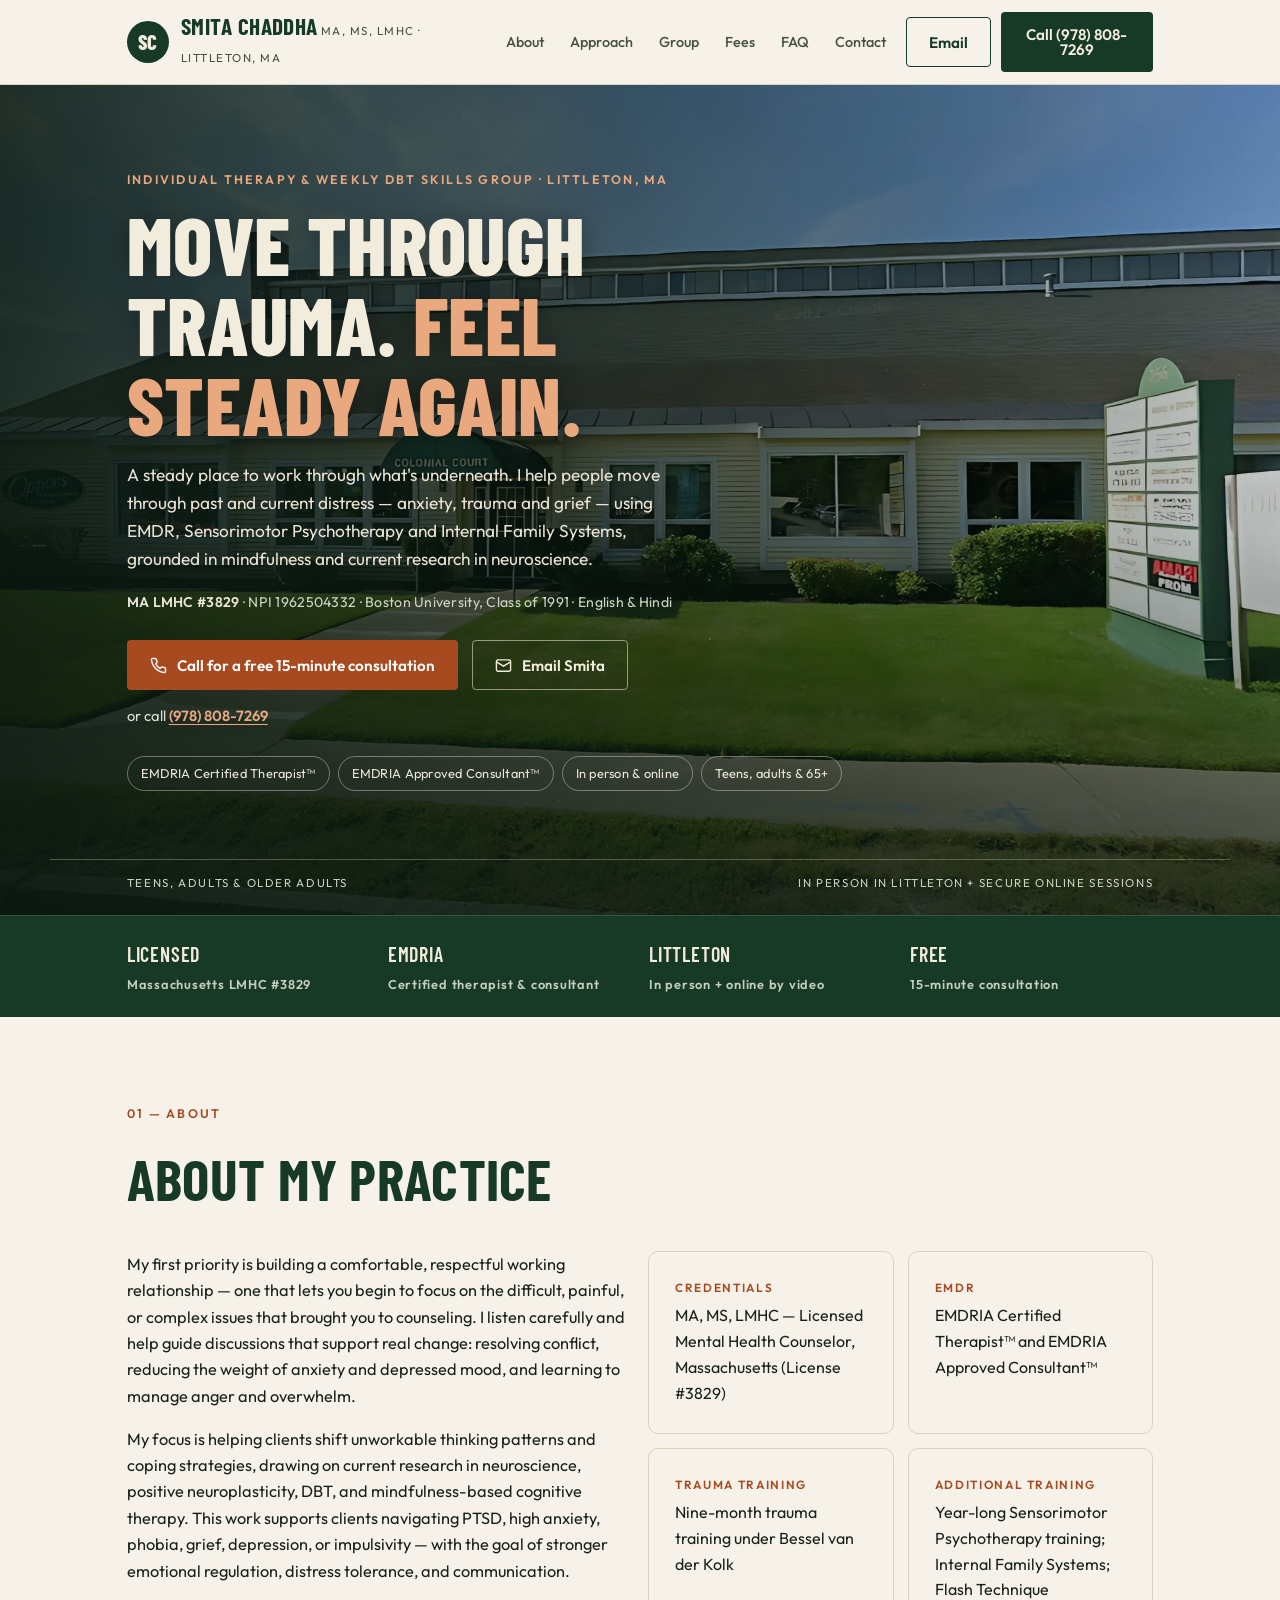
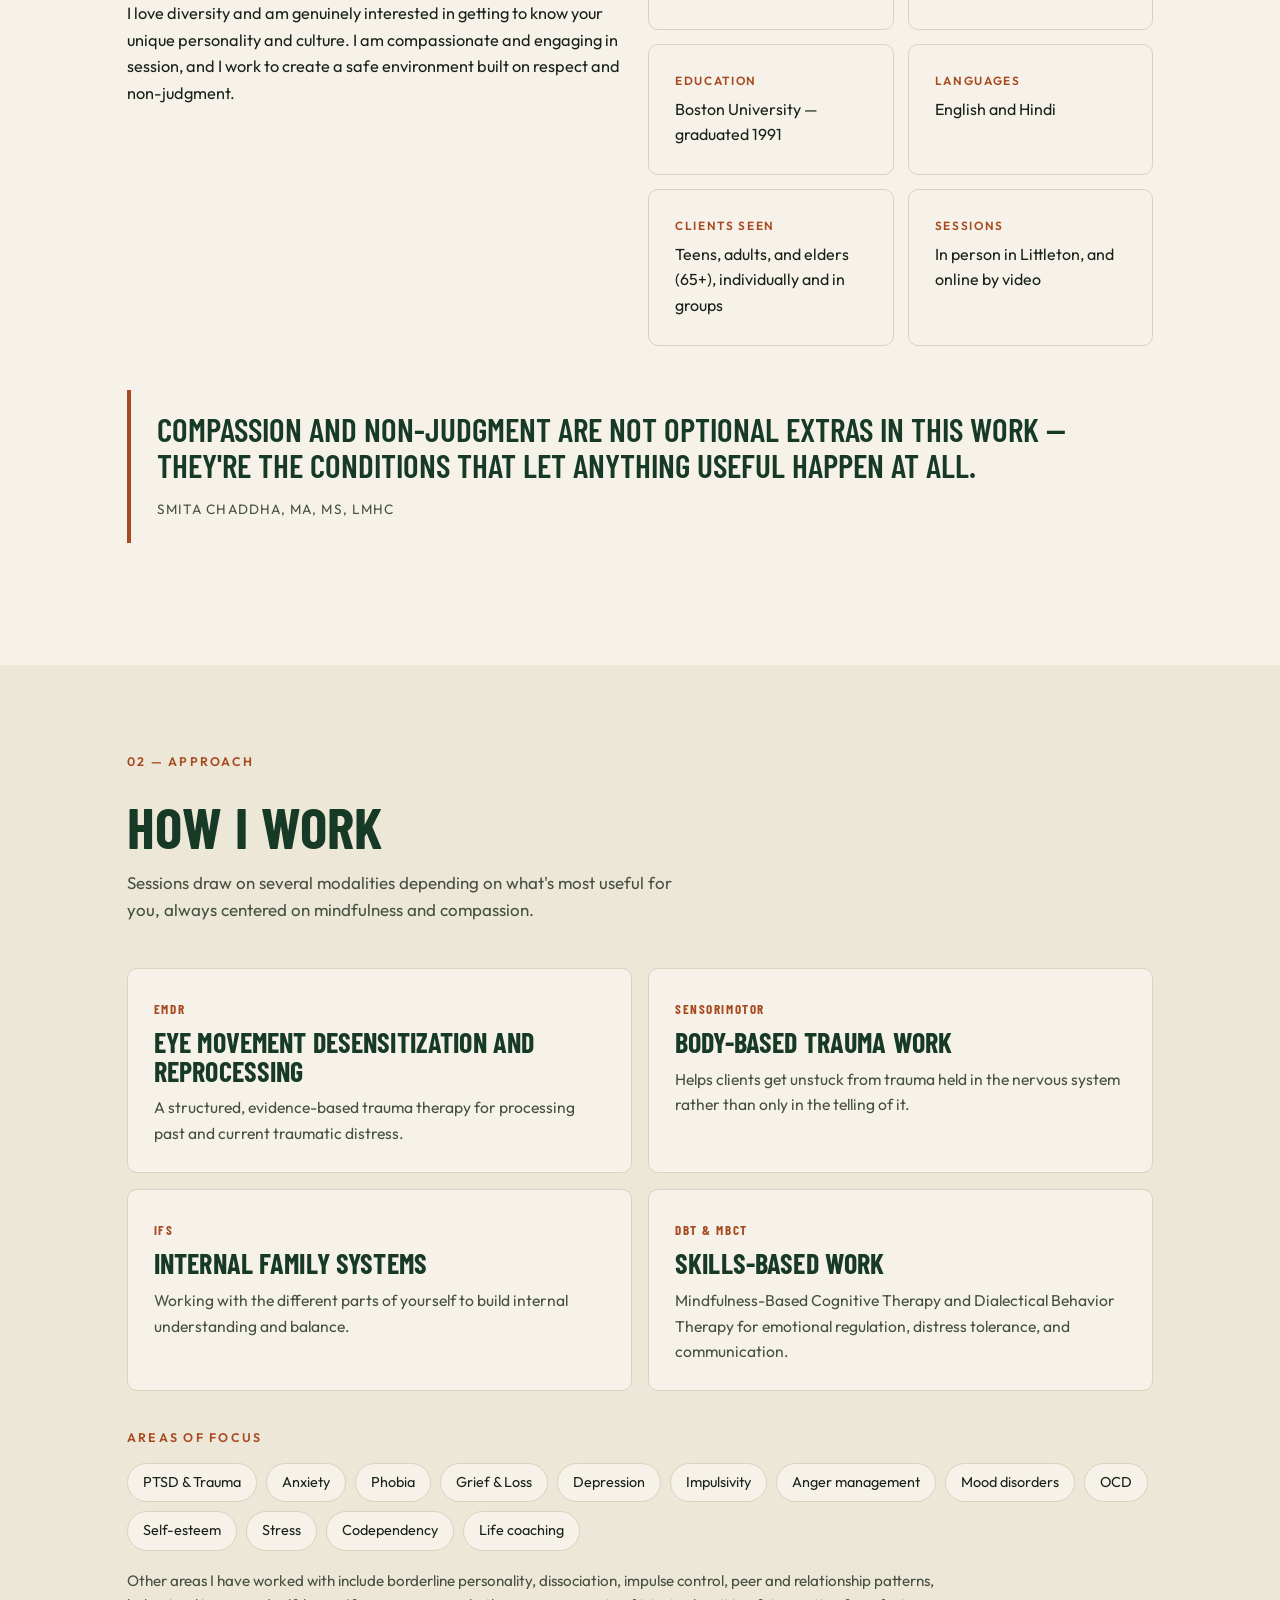
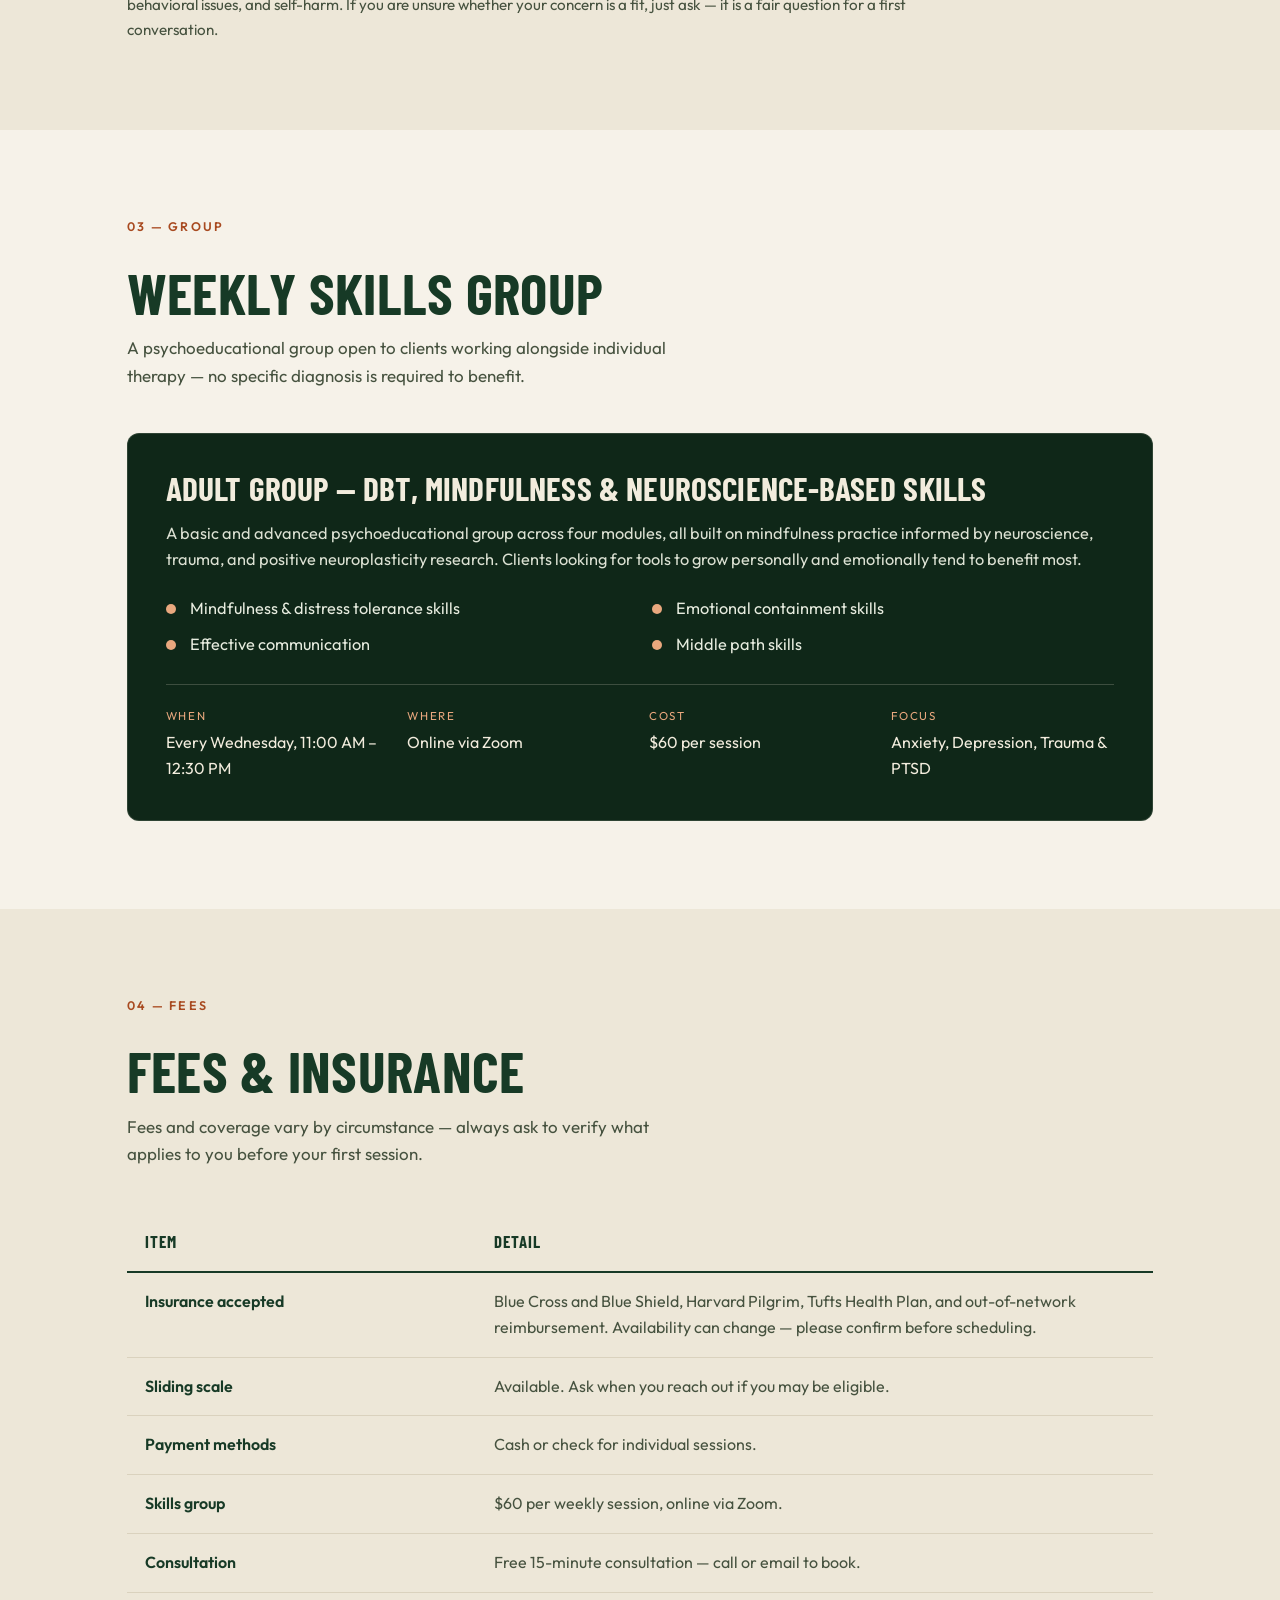
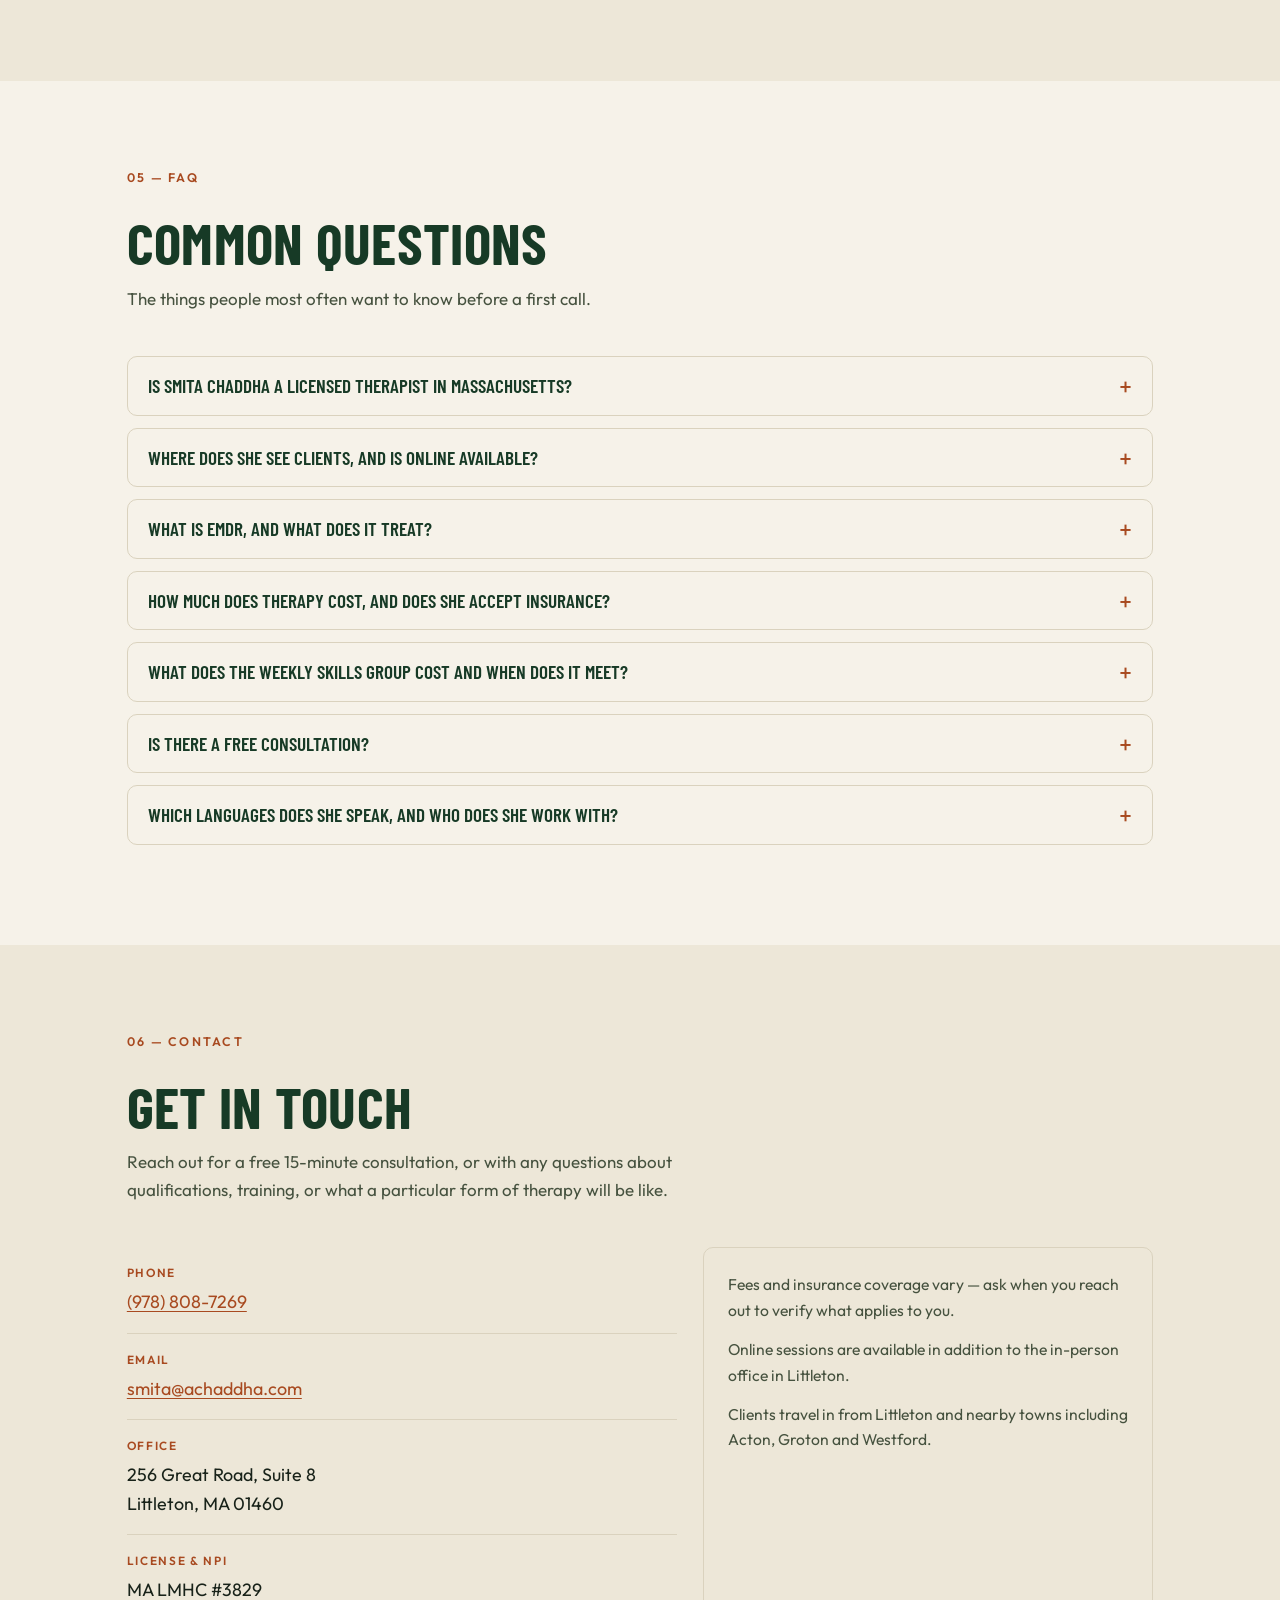
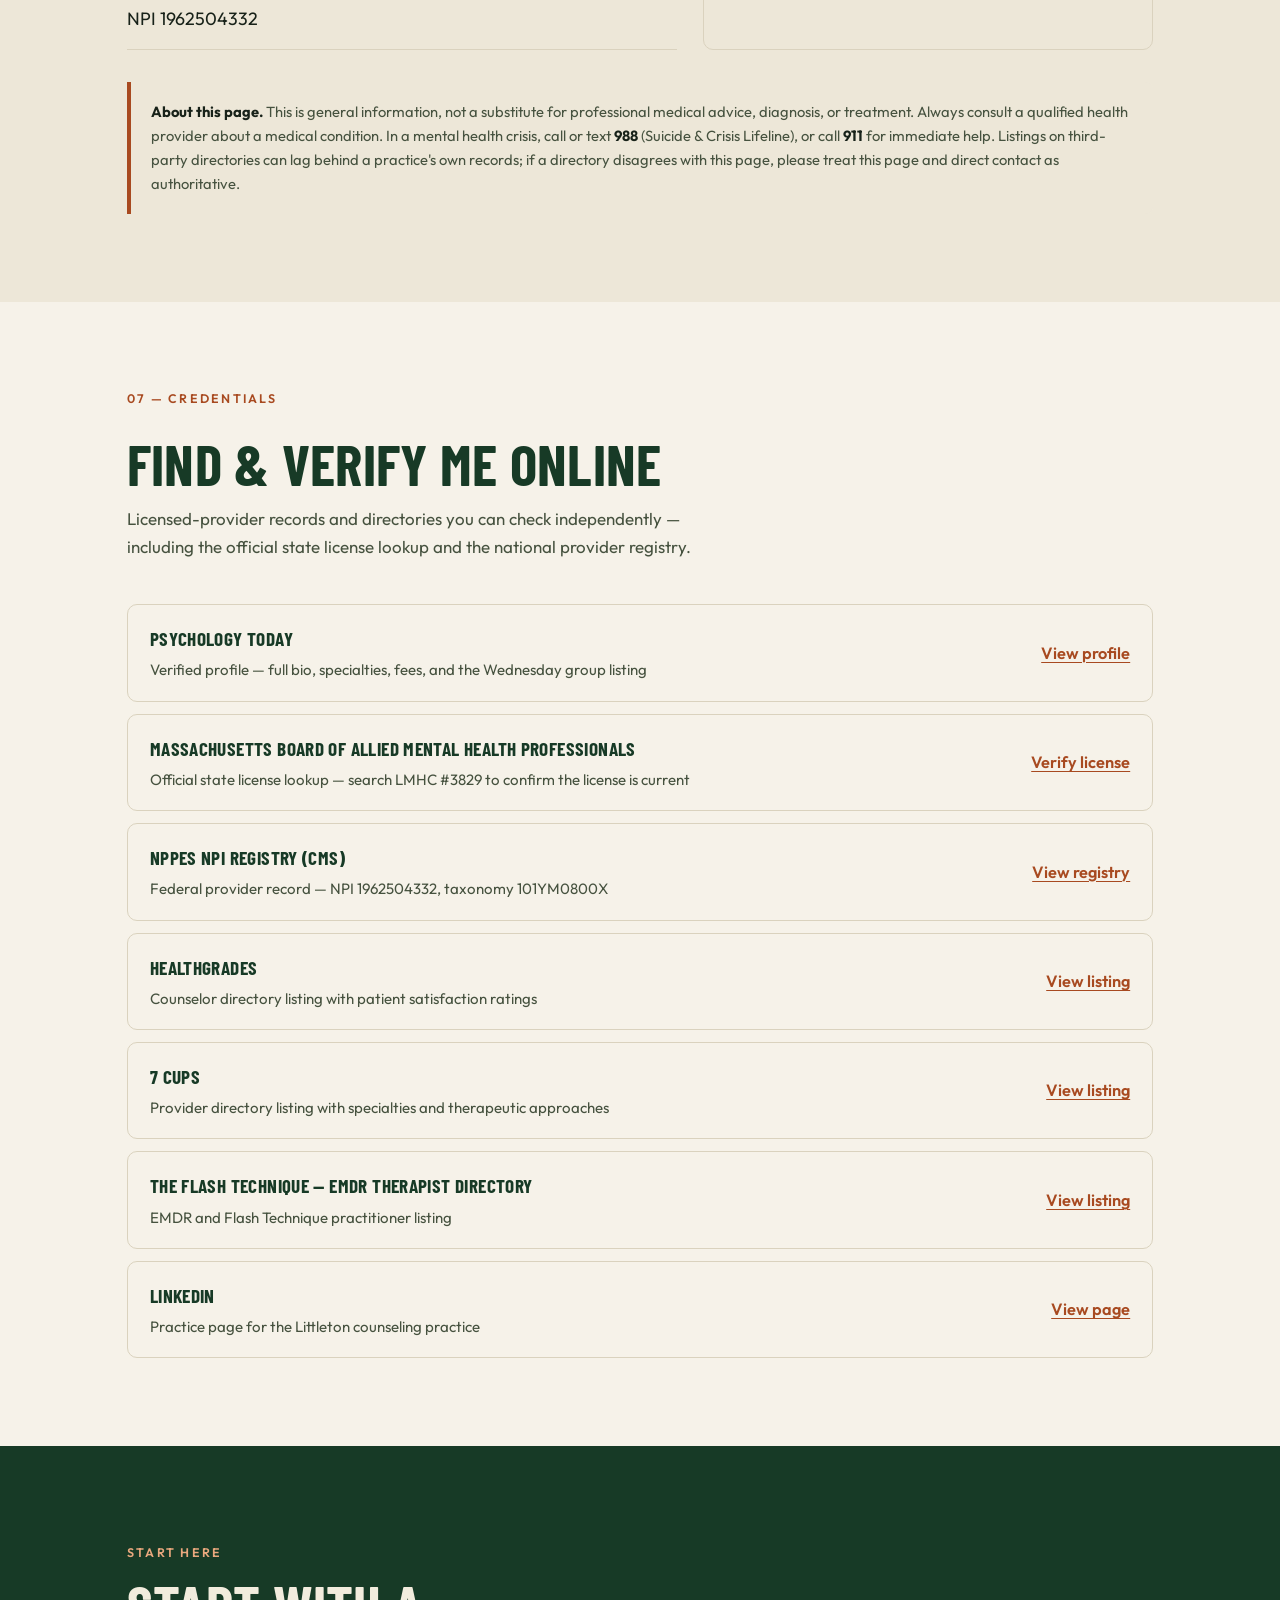
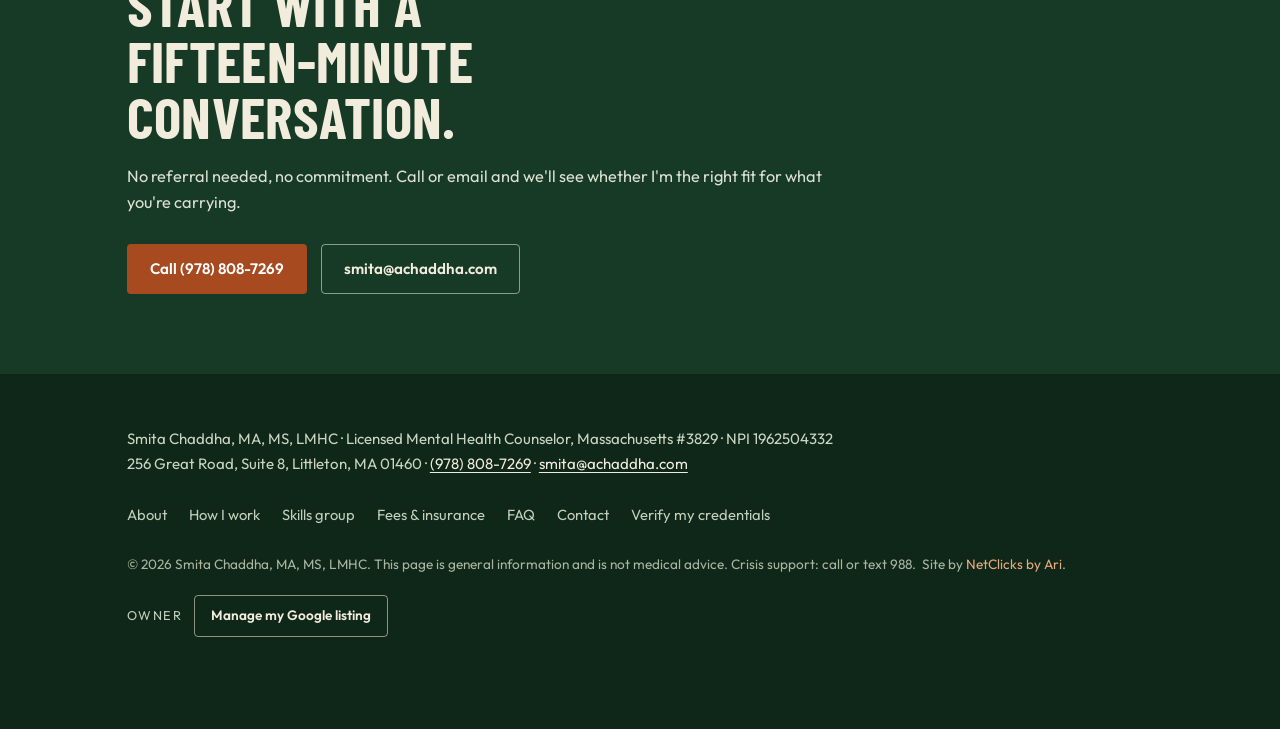
==== commit 1834166c: "site: polish mobile type, add subtle motion, stronger parallax, footer credit & owner tools - Adopt " ====
--- a/index.html
+++ b/index.html
@@ -513,7 +513,11 @@
       <a href="#fees">Fees &amp; insurance</a><a href="#faq">FAQ</a><a href="#contact">Contact</a>
       <a href="#profiles">Verify my credentials</a>
     </div>
-    <p class="colophon">&copy; <span id="year"></span> Smita Chaddha, MA, MS, LMHC. This page is general information and is not medical advice. Crisis support: call or text 988.</p>
+    <p class="colophon">&copy; <span id="year">2026</span> Smita Chaddha, MA, MS, LMHC. This page is general information and is not medical advice. Crisis support: call or text 988.&nbsp; Site by <a href="https://netclicksbyari.tech" target="_blank" rel="noopener">NetClicks by Ari</a>.</p>
+    <div class="owner-tools">
+      <span class="owner-label" id="owner-label">Owner</span>
+      <a class="btn btn-ghost-light" href="https://business.google.com/" target="_blank" rel="noopener" aria-describedby="owner-label">Manage my Google listing</a>
+    </div>
   </div>
 </footer>
 
--- a/styles.css
+++ b/styles.css
@@ -112,14 +112,14 @@
 /* ---------- hero ---------- */
 .hero{position:relative;overflow:hidden;isolation:isolate;color:var(--cream);
   min-height:min(88vh,820px);display:flex;align-items:flex-end;background:var(--evergreen-2);}
-.hero-media{position:absolute;inset:-12% 0;z-index:-3;will-change:transform;}
+.hero-media{position:absolute;inset:-24% 0;z-index:-3;will-change:transform;}
 .hero-media img{width:100%;height:100%;object-fit:cover;object-position:center 54%;}
 .hero-scrim{position:absolute;inset:0;z-index:-2;
   background:
     linear-gradient(90deg,rgba(9,24,15,.9) 0%,rgba(9,24,15,.62) 46%,rgba(9,24,15,.24) 100%),
     linear-gradient(0deg,rgba(9,24,15,.72) 0%,rgba(9,24,15,0) 46%);
 }
-.hero-inner{position:relative;width:100%;max-width:var(--maxw);margin:0 auto;
+.hero-inner{position:relative;flex:0 0 100%;width:100%;max-width:var(--maxw);margin:0 auto;
   padding:86px var(--pad) 108px;}
 .hero .kicker{color:var(--accent-light);}
 .hero h1{color:var(--cream);max-width:16ch;text-shadow:0 2px 26px rgba(0,0,0,.35);}
@@ -275,6 +275,11 @@
 .site-footer .footer-links a{color:var(--cream-soft);text-decoration:none;}
 .site-footer .footer-links a:hover{color:var(--cream);text-decoration:underline;}
 .site-footer .colophon{font-size:.85rem;color:#A9B4A1;margin:0;}
+.site-footer .colophon a{color:var(--accent-light);text-decoration:none;}
+.site-footer .colophon a:hover{text-decoration:underline;}
+.owner-tools{margin-top:20px;display:flex;align-items:center;gap:12px;}
+.owner-label{font-size:.8rem;letter-spacing:.12em;text-transform:uppercase;color:var(--cream-soft);}
+.owner-tools .btn{min-height:42px;padding:9px 16px;font-size:.85rem;}
 
 /* ---------- mobile menu ---------- */
 .mobile-menu{position:fixed;inset:0;z-index:100;display:none;flex-direction:column;
@@ -298,6 +303,36 @@
 /* ---------- sticky mobile bar ---------- */
 .mobile-bar{display:none;}
 
+/* ---------- motion (subtle; all disabled by prefers-reduced-motion) ---------- */
+.site-nav a{position:relative;}
+.site-nav a::after{content:"";position:absolute;left:0;right:0;bottom:-5px;height:2px;
+  background:var(--accent);transform:scaleX(0);transform-origin:left;transition:transform .25s ease;}
+.site-nav a:hover::after{transform:scaleX(1);}
+
+.card,.feature,.profile-row{transition:box-shadow .25s ease,border-color .25s ease;}
+.card:hover,.feature:hover,.profile-row:hover{box-shadow:0 16px 36px -20px rgba(24,34,25,.4);}
+.card:hover{border-color:var(--line-strong);}
+
+.hero-inner>*{animation:rise .7s cubic-bezier(.2,.7,.3,1) both;}
+.hero-inner>:nth-child(2){animation-delay:.09s}
+.hero-inner>:nth-child(3){animation-delay:.18s}
+.hero-inner>:nth-child(4){animation-delay:.27s}
+.hero-inner>:nth-child(5){animation-delay:.36s}
+.hero-inner>:nth-child(6){animation-delay:.45s}
+@keyframes rise{from{opacity:0;transform:translateY(16px)}to{opacity:1;transform:none}}
+.hero-media img{animation:heroIn 1.2s ease-out both;}
+@keyframes heroIn{from{opacity:.3;transform:scale(1.06)}to{opacity:1;transform:scale(1)}}
+.hero-actions .btn-solid{animation:callPulse 3s ease-in-out 1.6s infinite;}
+@keyframes callPulse{0%,100%{box-shadow:0 0 0 0 rgba(233,168,126,.5)}50%{box-shadow:0 0 0 12px rgba(233,168,126,0)}}
+.mobile-menu.open .mm-links a{animation:mmIn .4s cubic-bezier(.2,.7,.3,1) both;}
+.mobile-menu.open .mm-links a:nth-child(1){animation-delay:.03s}
+.mobile-menu.open .mm-links a:nth-child(2){animation-delay:.07s}
+.mobile-menu.open .mm-links a:nth-child(3){animation-delay:.11s}
+.mobile-menu.open .mm-links a:nth-child(4){animation-delay:.15s}
+.mobile-menu.open .mm-links a:nth-child(5){animation-delay:.19s}
+.mobile-menu.open .mm-links a:nth-child(6){animation-delay:.23s}
+@keyframes mmIn{from{opacity:0;transform:translateY(10px)}to{opacity:1;transform:none}}
+
 /* ---------- reveal ---------- */
 .rv{transition:opacity .6s cubic-bezier(.2,.7,.3,1),transform .6s cubic-bezier(.2,.7,.3,1);}
 html.reveal .rv{opacity:0;transform:translateY(16px);}
@@ -318,12 +353,22 @@
 }
 @media (max-width:640px){
   h1{font-size:clamp(2.5rem,13vw,3.6rem);}
-  .section{padding:60px 0;}
+  h2{font-size:clamp(1.9rem,8.6vw,2.6rem);}
+  p{line-height:1.6;}
+  .section{padding:60px 0 56px;}
   .grid-2,.grid-3,.approach-grid,.cred-grid{grid-template-columns:1fr;}
   .modules{grid-template-columns:1fr;}
   .stats .row{grid-template-columns:1fr 1fr;}
   .hero{min-height:auto;}
-  .hero-inner{padding:96px var(--pad) 60px;}
+  .hero-inner{padding:86px var(--pad) 40px;}
+  .hero h1{max-width:none;text-wrap:balance;}
+  .hero .lede{font-size:1.13rem;line-height:1.62;max-width:none;}
+  .hero-actions .btn{width:100%;justify-content:center;}
+  .hero-note{margin-top:2px;}
+  .hero-badges li{font-size:.74rem;padding:5px 11px;}
+  .kicker{margin-bottom:.9em;}
+  .card,.feature{padding:22px 18px;}
+  .owner-tools{flex-direction:column;align-items:flex-start;gap:8px;}
   .hero-foot{position:static;transform:none;max-width:none;margin:8px 0 0;padding-top:16px;}
   .hero-foot span:last-child{display:none;}
   .fee-table thead{display:none;}
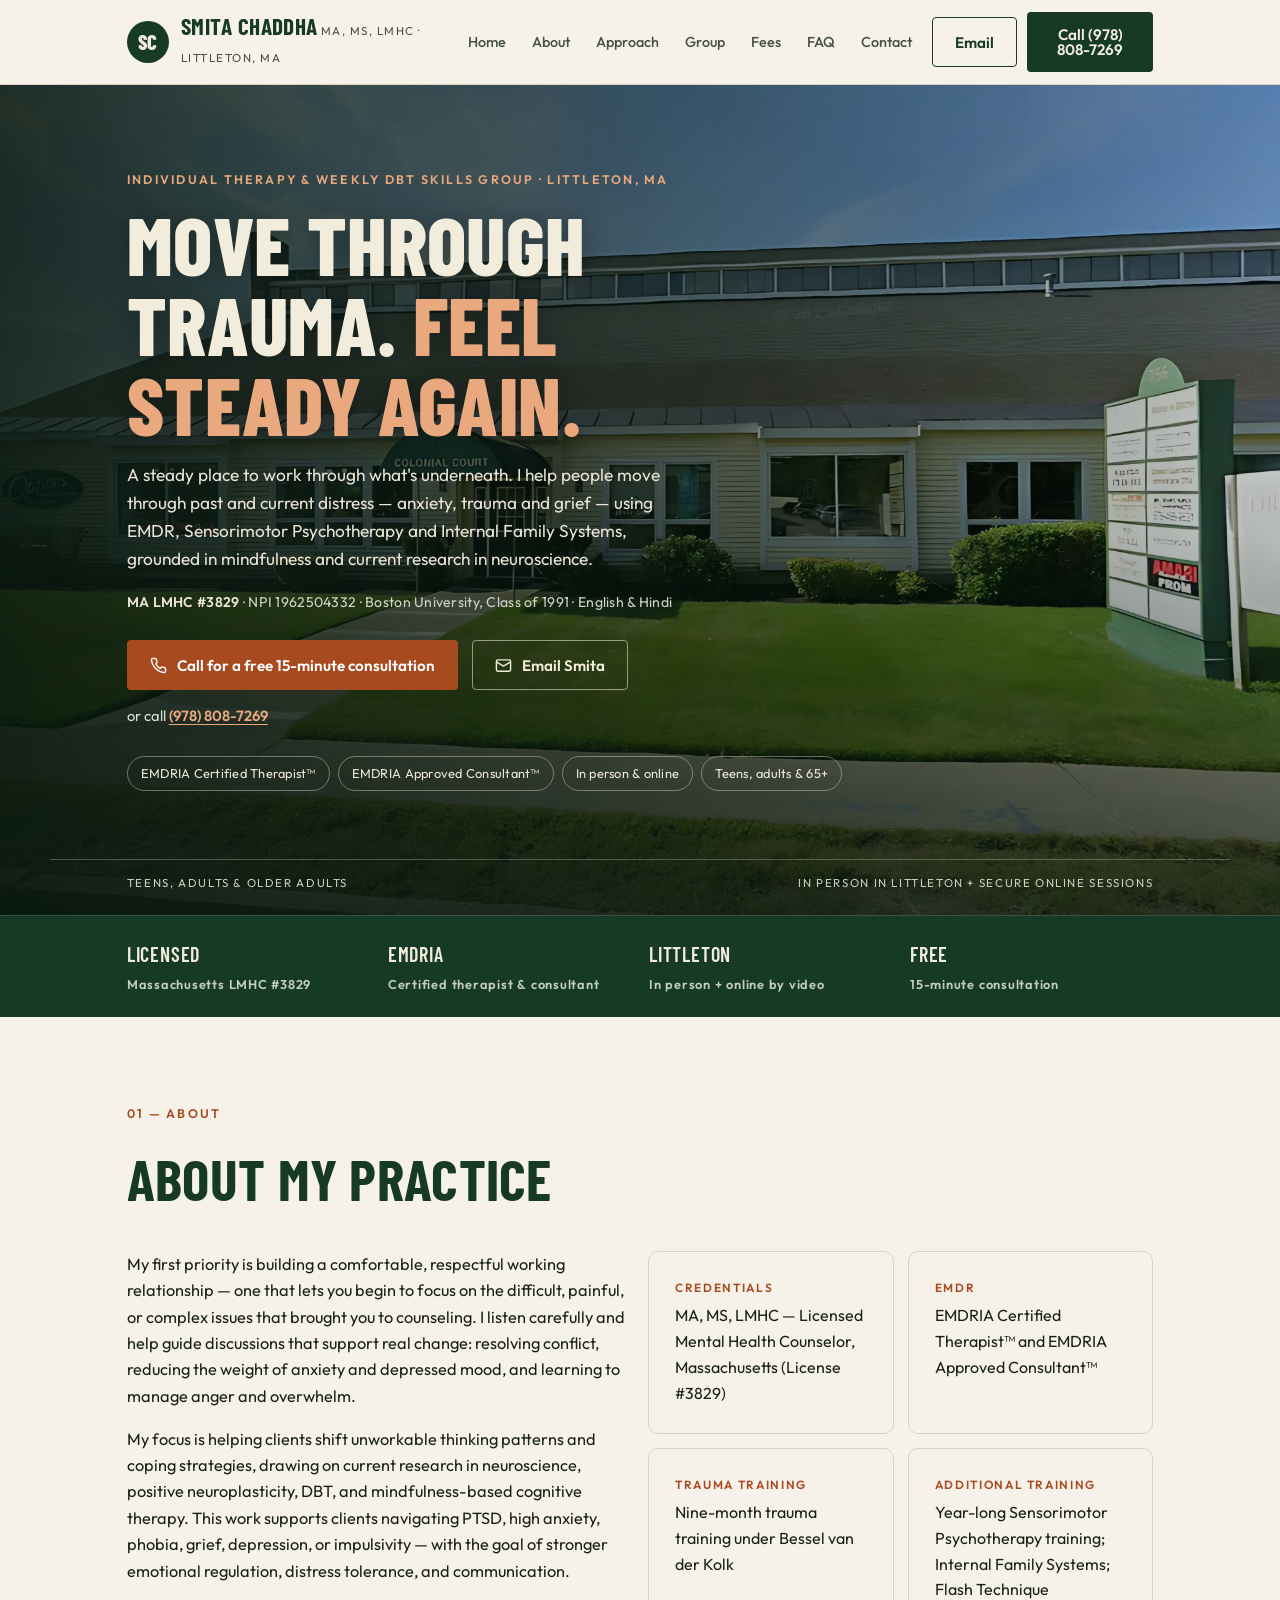
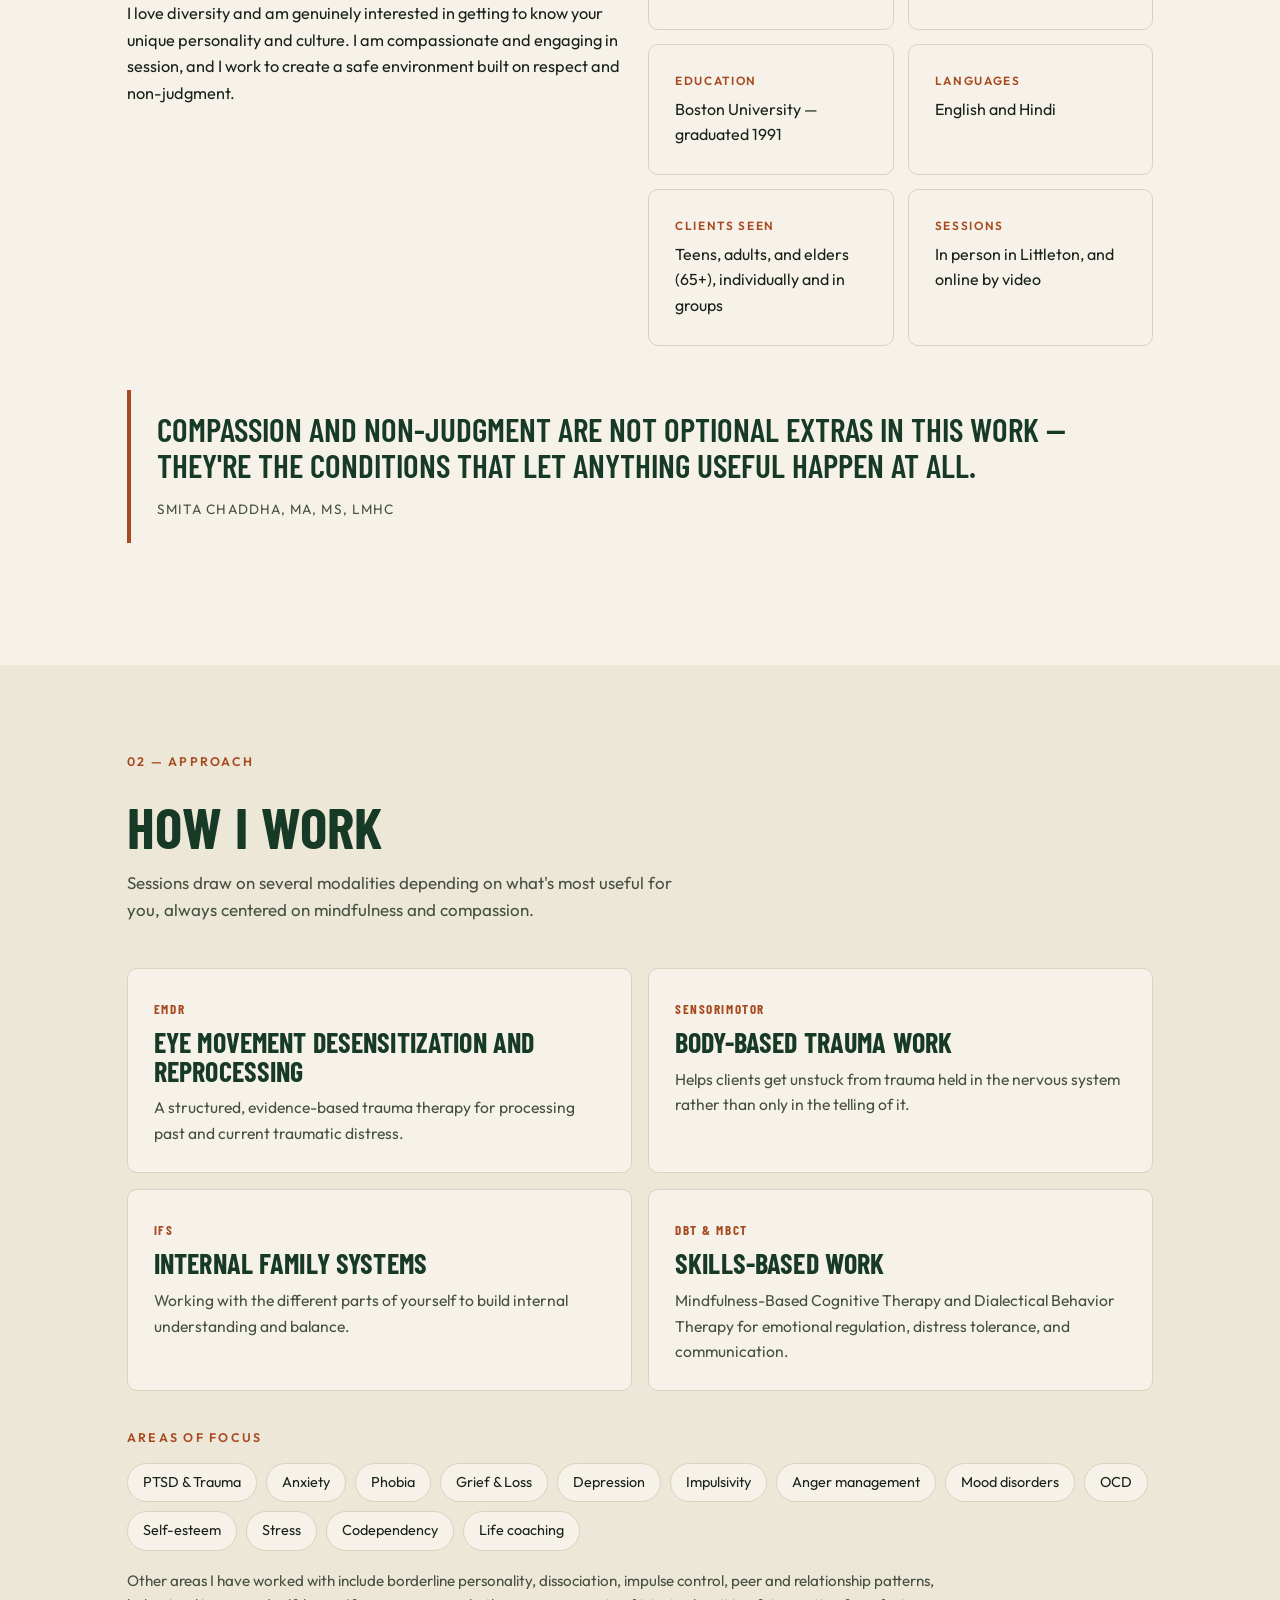
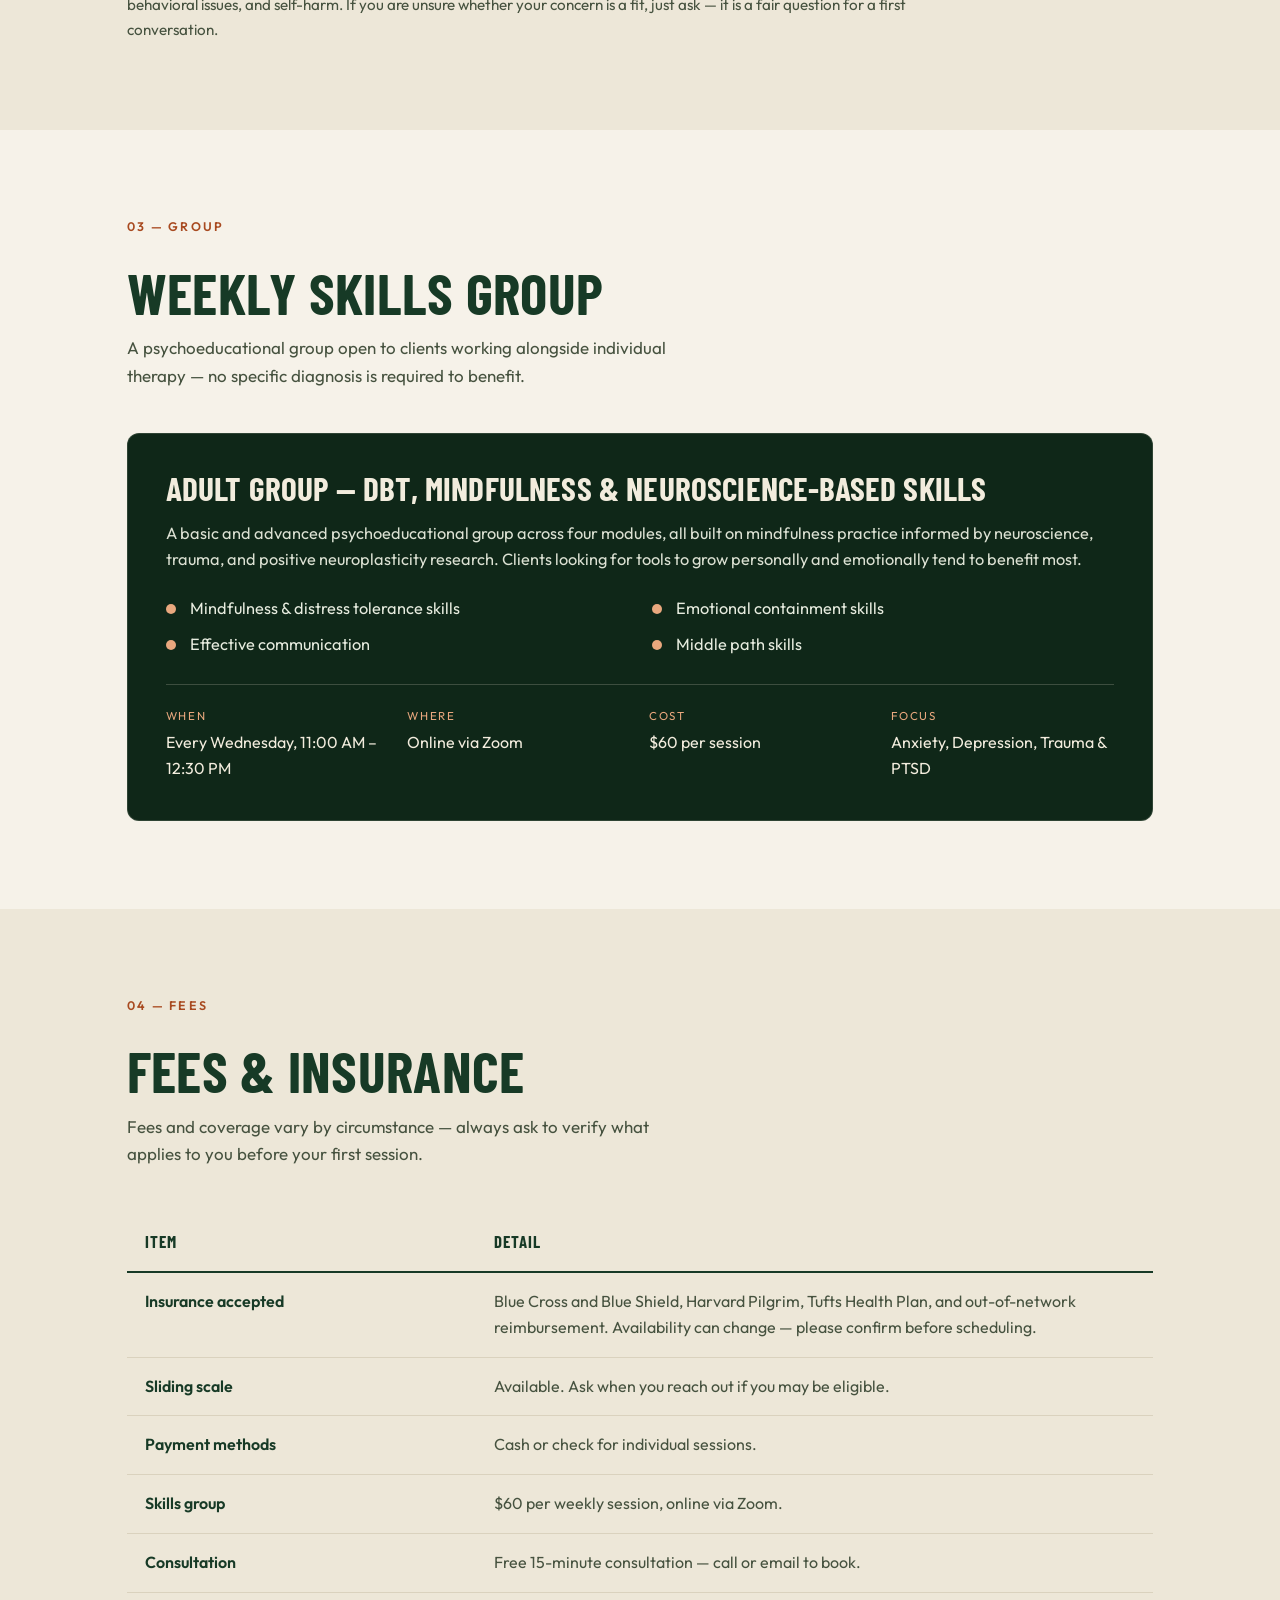
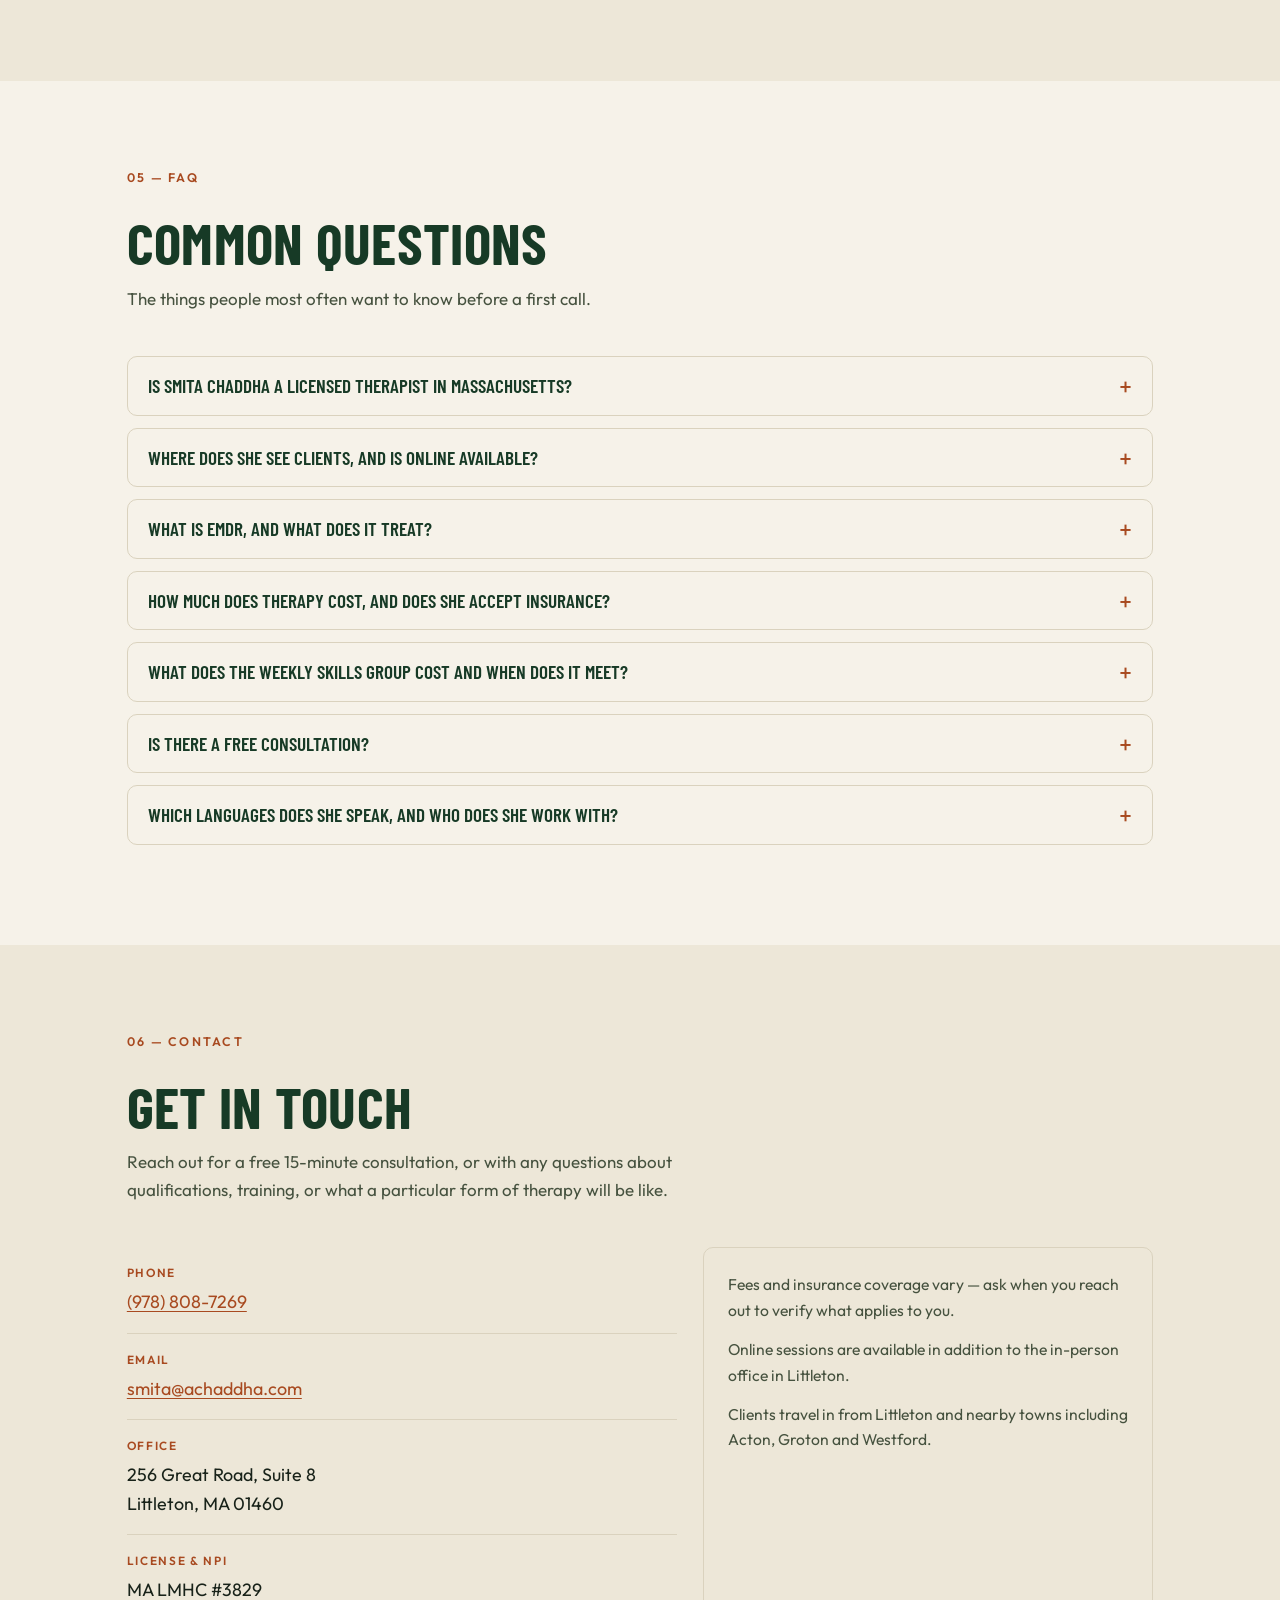
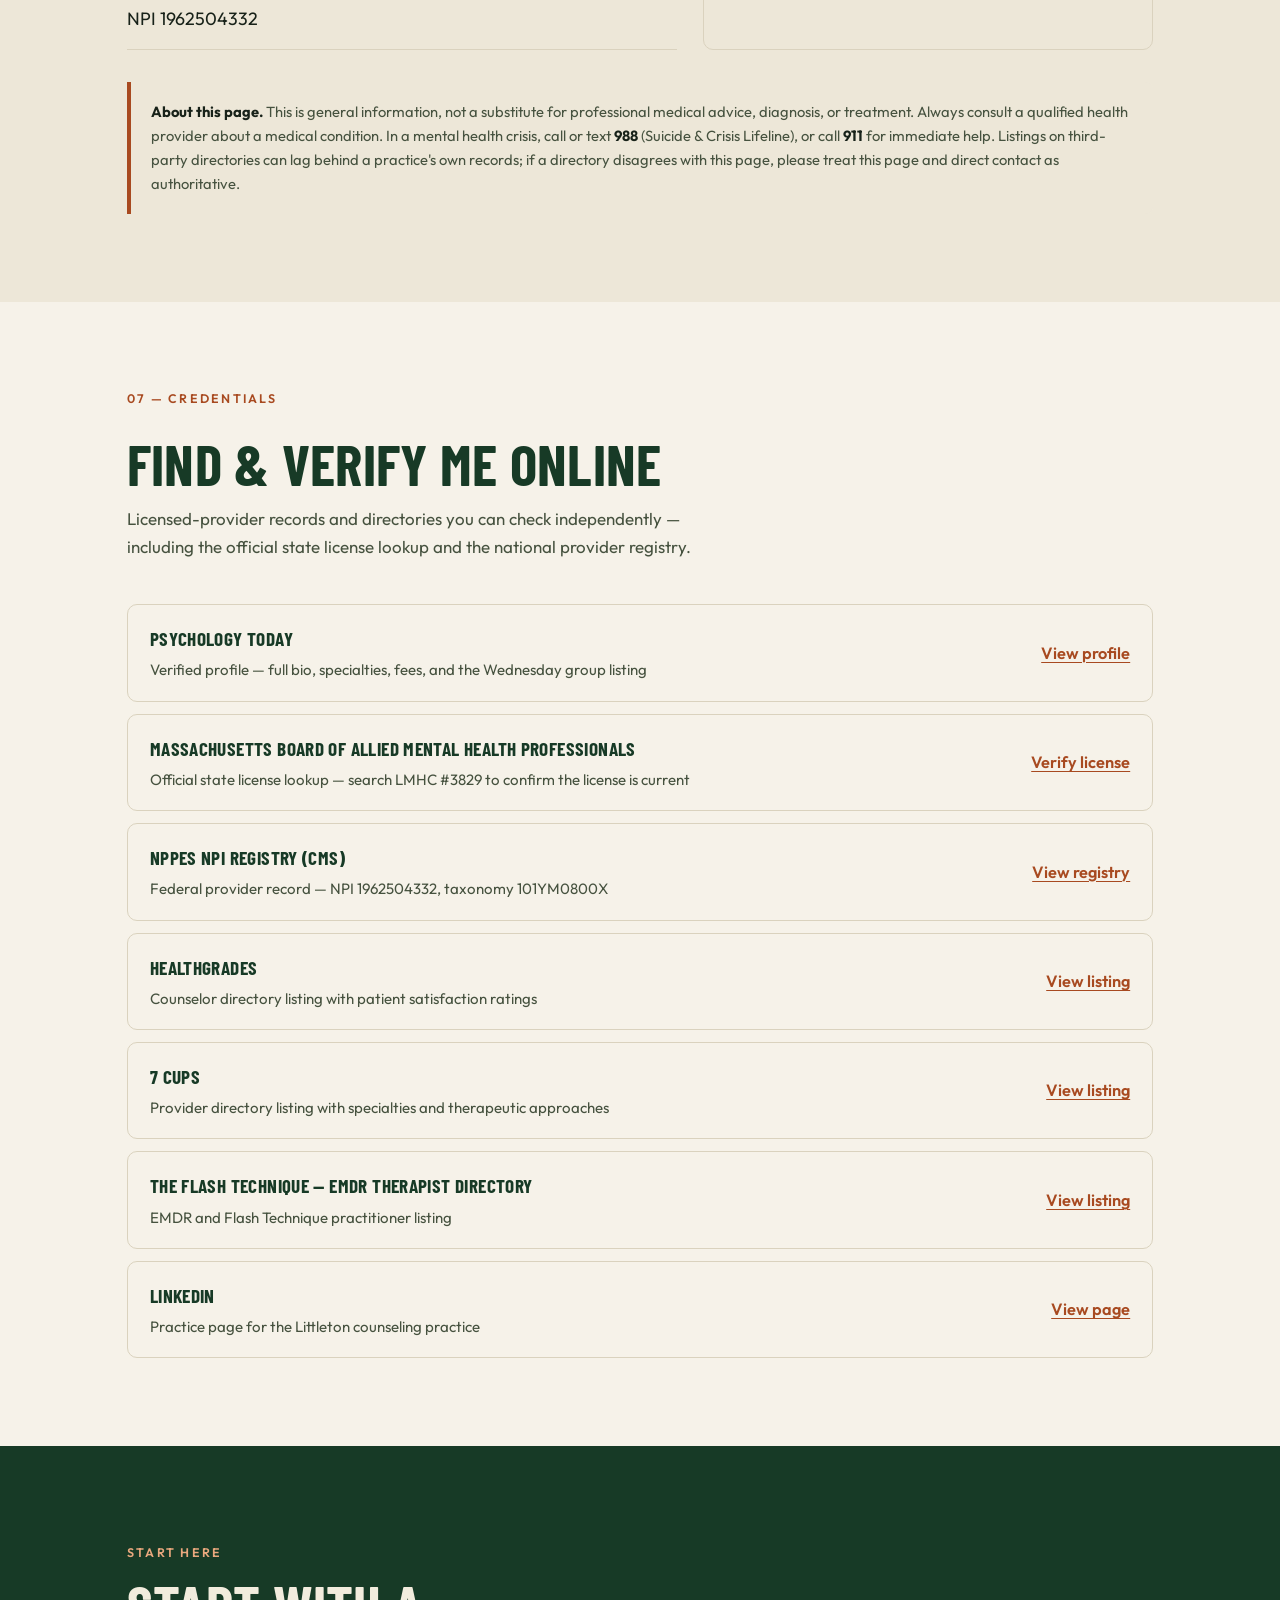
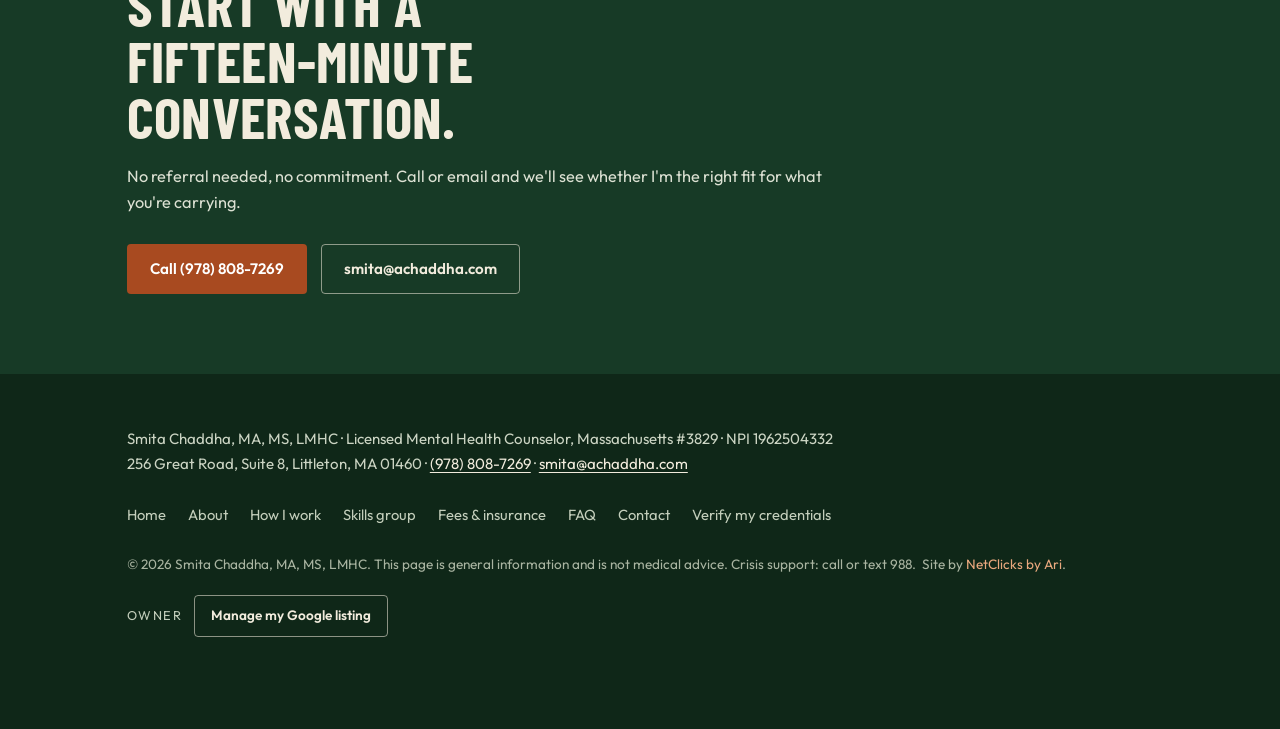
==== commit b8884548: "site: add separate pages (about, approach, group, fees, faq, contact, verify) - Seven new pages shar" ====
--- a/index.html
+++ b/index.html
@@ -211,12 +211,13 @@
       </span>
     </a>
     <nav class="site-nav" aria-label="Primary">
-      <a href="#about">About</a>
-      <a href="#approach">Approach</a>
-      <a href="#group">Group</a>
-      <a href="#fees">Fees</a>
-      <a href="#faq">FAQ</a>
-      <a href="#contact">Contact</a>
+      <a href="index.html">Home</a>
+      <a href="about.html">About</a>
+      <a href="approach.html">Approach</a>
+      <a href="group.html">Group</a>
+      <a href="fees.html">Fees</a>
+      <a href="faq.html">FAQ</a>
+      <a href="contact.html">Contact</a>
     </nav>
     <div class="head-actions">
       <a class="btn btn-outline" href="mailto:smita@achaddha.com">Email</a>
@@ -234,12 +235,13 @@
     <button id="menuClose" type="button" aria-label="Close menu">&#10005;</button>
   </div>
   <nav class="mm-links" aria-label="Mobile">
-    <a href="#about">About</a>
-    <a href="#approach">Approach</a>
-    <a href="#group">Group</a>
-    <a href="#fees">Fees</a>
-    <a href="#faq">FAQ</a>
-    <a href="#contact">Contact</a>
+    <a href="index.html">Home</a>
+    <a href="about.html">About</a>
+    <a href="approach.html">Approach</a>
+    <a href="group.html">Group</a>
+    <a href="fees.html">Fees</a>
+    <a href="faq.html">FAQ</a>
+    <a href="contact.html">Contact</a>
   </nav>
   <div class="mm-cta">
     <a class="btn btn-solid" href="tel:+19788087269">Call</a>
@@ -509,9 +511,9 @@
       256 Great Road, Suite 8, Littleton, MA 01460 · <a href="tel:+19788087269">(978) 808-7269</a> · <a href="mailto:smita@achaddha.com">smita@achaddha.com</a>
     </div>
     <div class="footer-links">
-      <a href="#about">About</a><a href="#approach">How I work</a><a href="#group">Skills group</a>
-      <a href="#fees">Fees &amp; insurance</a><a href="#faq">FAQ</a><a href="#contact">Contact</a>
-      <a href="#profiles">Verify my credentials</a>
+      <a href="index.html">Home</a><a href="about.html">About</a><a href="approach.html">How I work</a><a href="group.html">Skills group</a>
+      <a href="fees.html">Fees &amp; insurance</a><a href="faq.html">FAQ</a><a href="contact.html">Contact</a>
+      <a href="verify.html">Verify my credentials</a>
     </div>
     <p class="colophon">&copy; <span id="year">2026</span> Smita Chaddha, MA, MS, LMHC. This page is general information and is not medical advice. Crisis support: call or text 988.&nbsp; Site by <a href="https://netclicksbyari.tech" target="_blank" rel="noopener">NetClicks by Ari</a>.</p>
     <div class="owner-tools">
--- a/styles.css
+++ b/styles.css
@@ -141,6 +141,13 @@
   font-size:.72rem;letter-spacing:.14em;text-transform:uppercase;color:#C8D2C0;
   border-top:1px solid rgba(242,236,221,.28);}
 
+/* ---------- subpage banner ---------- */
+.page-hero{background:var(--evergreen-2);color:var(--cream);padding:74px 0 58px;
+  border-bottom:1px solid rgba(242,236,221,.14);}
+.page-hero .kicker{color:var(--accent-light);}
+.page-hero h1{color:var(--cream);max-width:20ch;}
+.page-hero .page-lede{margin-top:18px;max-width:48rem;font-size:1.08rem;color:#DCE1D3;}
+
 /* ---------- stat band ---------- */
 .stats{background:var(--evergreen);color:var(--cream);border-top:1px solid rgba(242,236,221,.14);}
 .stats .row{display:grid;grid-template-columns:repeat(4,1fr);gap:18px;
@@ -369,6 +376,8 @@
   .kicker{margin-bottom:.9em;}
   .card,.feature{padding:22px 18px;}
   .owner-tools{flex-direction:column;align-items:flex-start;gap:8px;}
+  .page-hero{padding:58px 0 44px;}
+  .page-hero h1{font-size:clamp(2.5rem,11vw,3.4rem);}
   .hero-foot{position:static;transform:none;max-width:none;margin:8px 0 0;padding-top:16px;}
   .hero-foot span:last-child{display:none;}
   .fee-table thead{display:none;}
